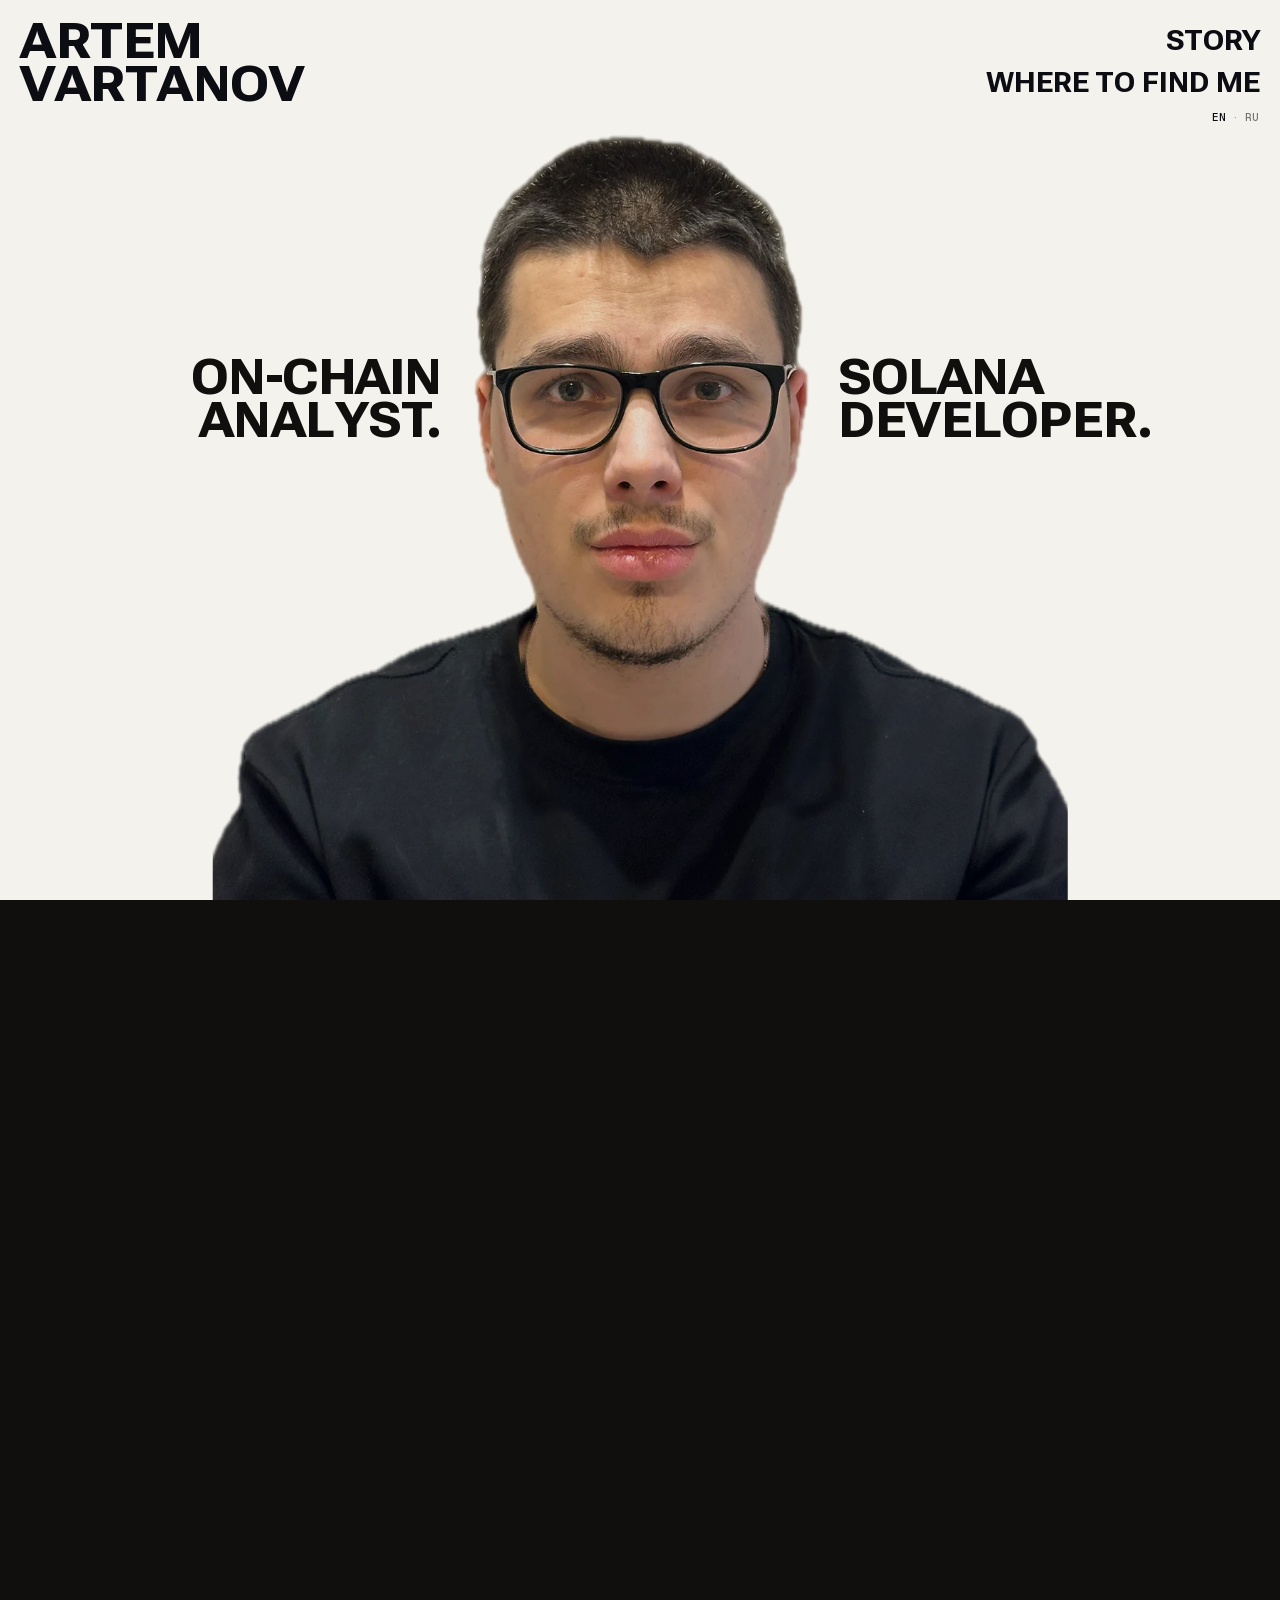
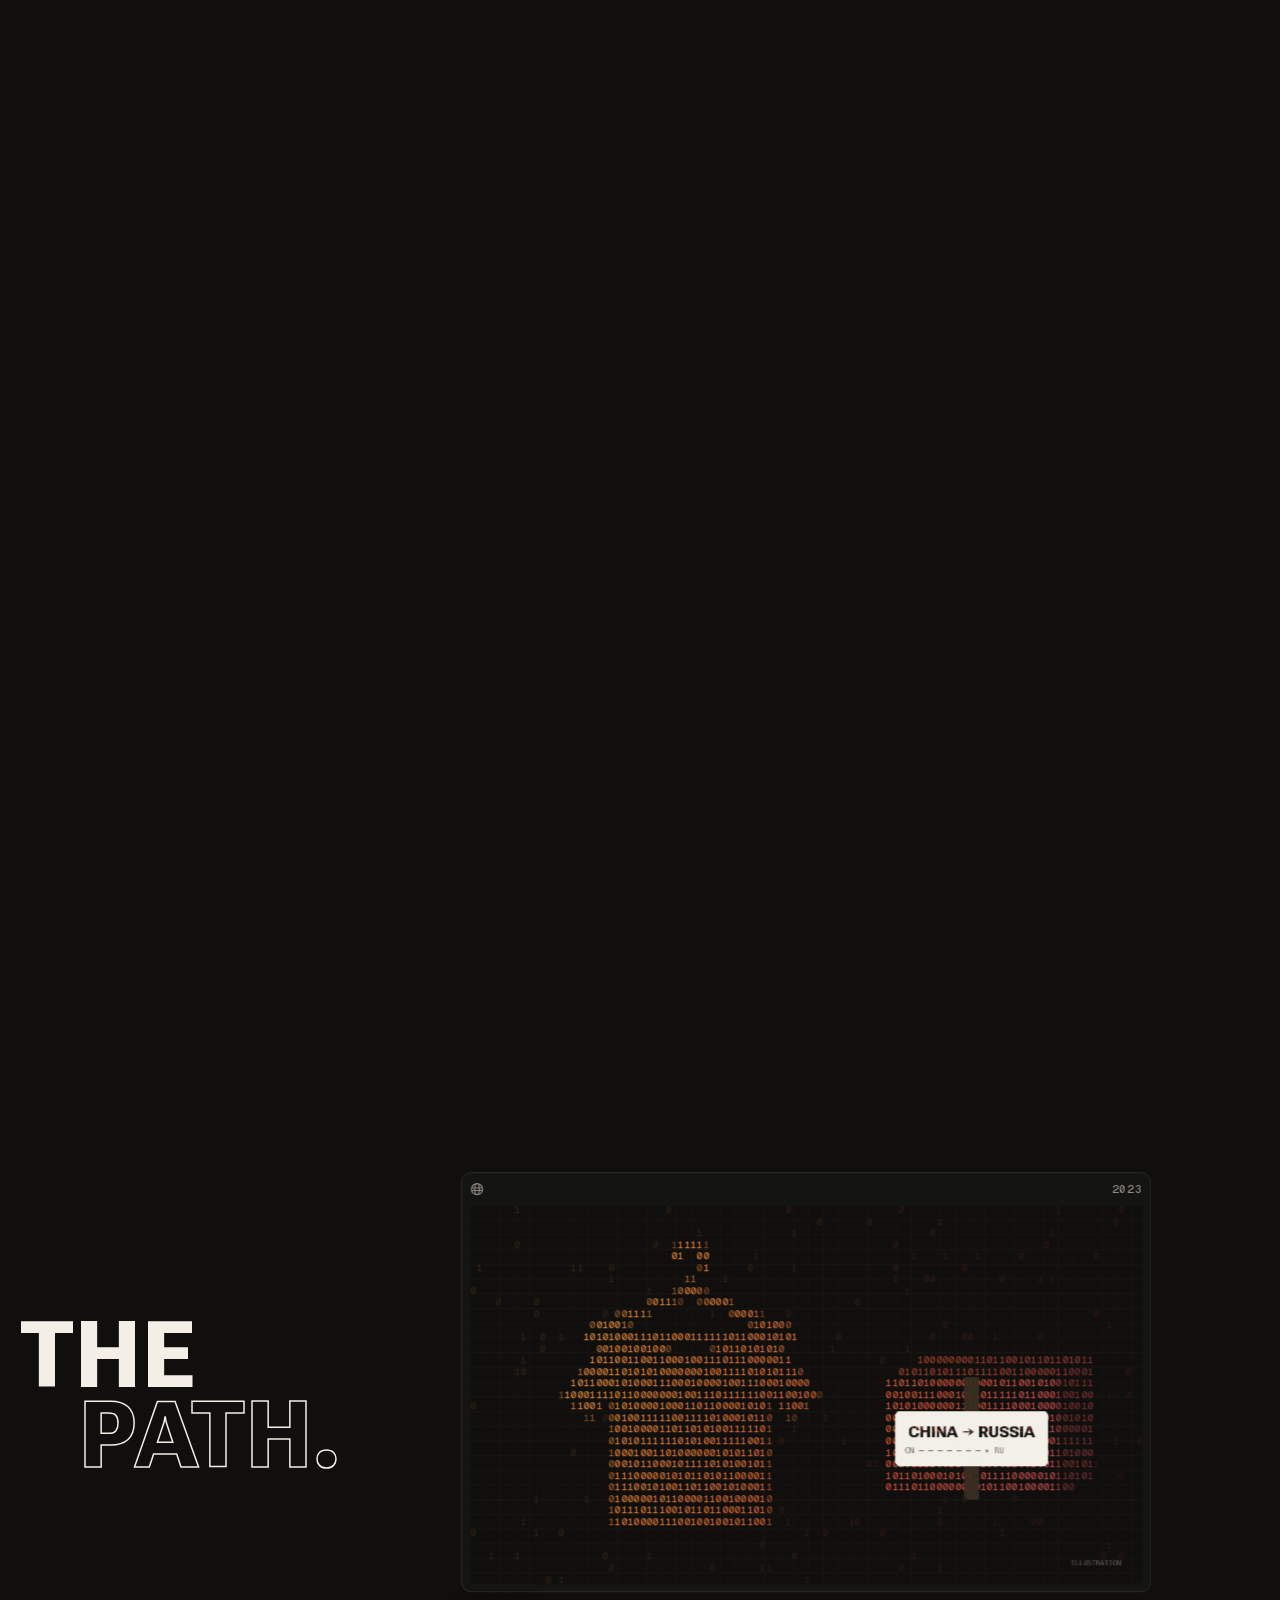
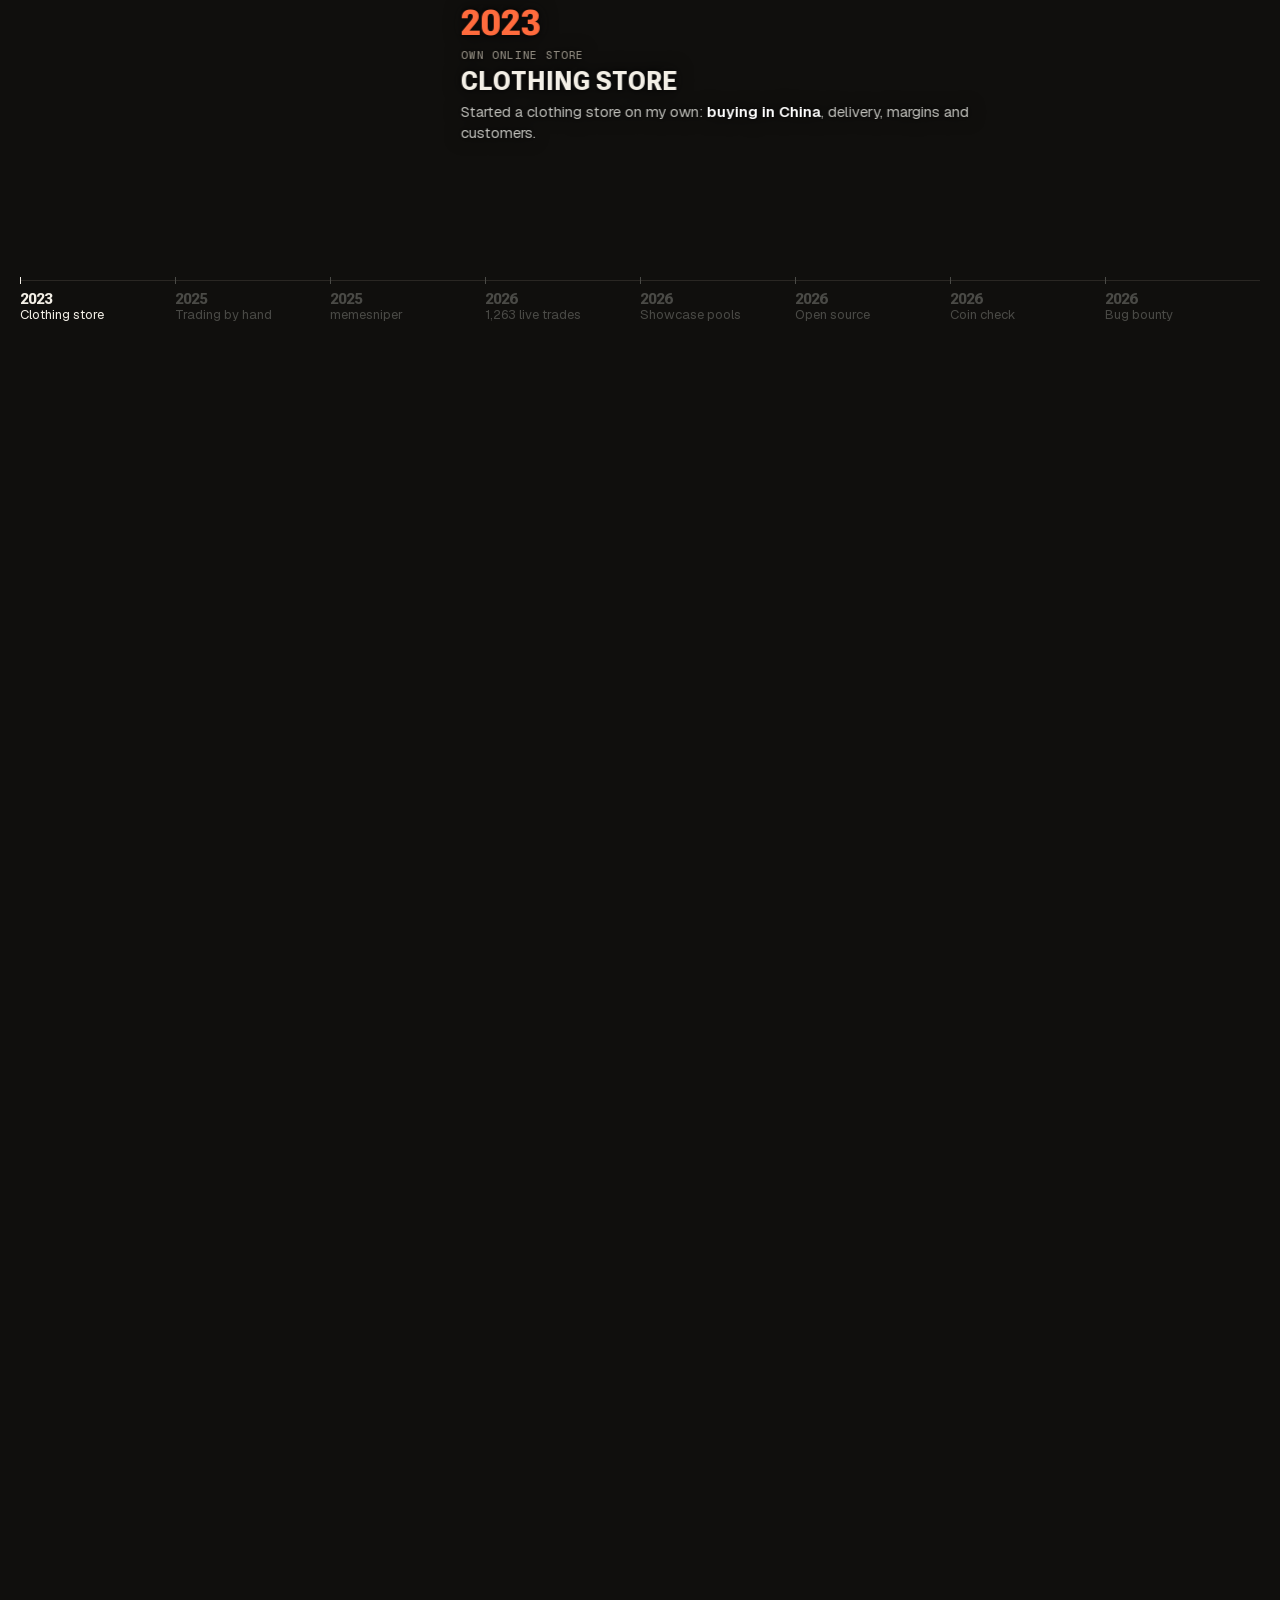
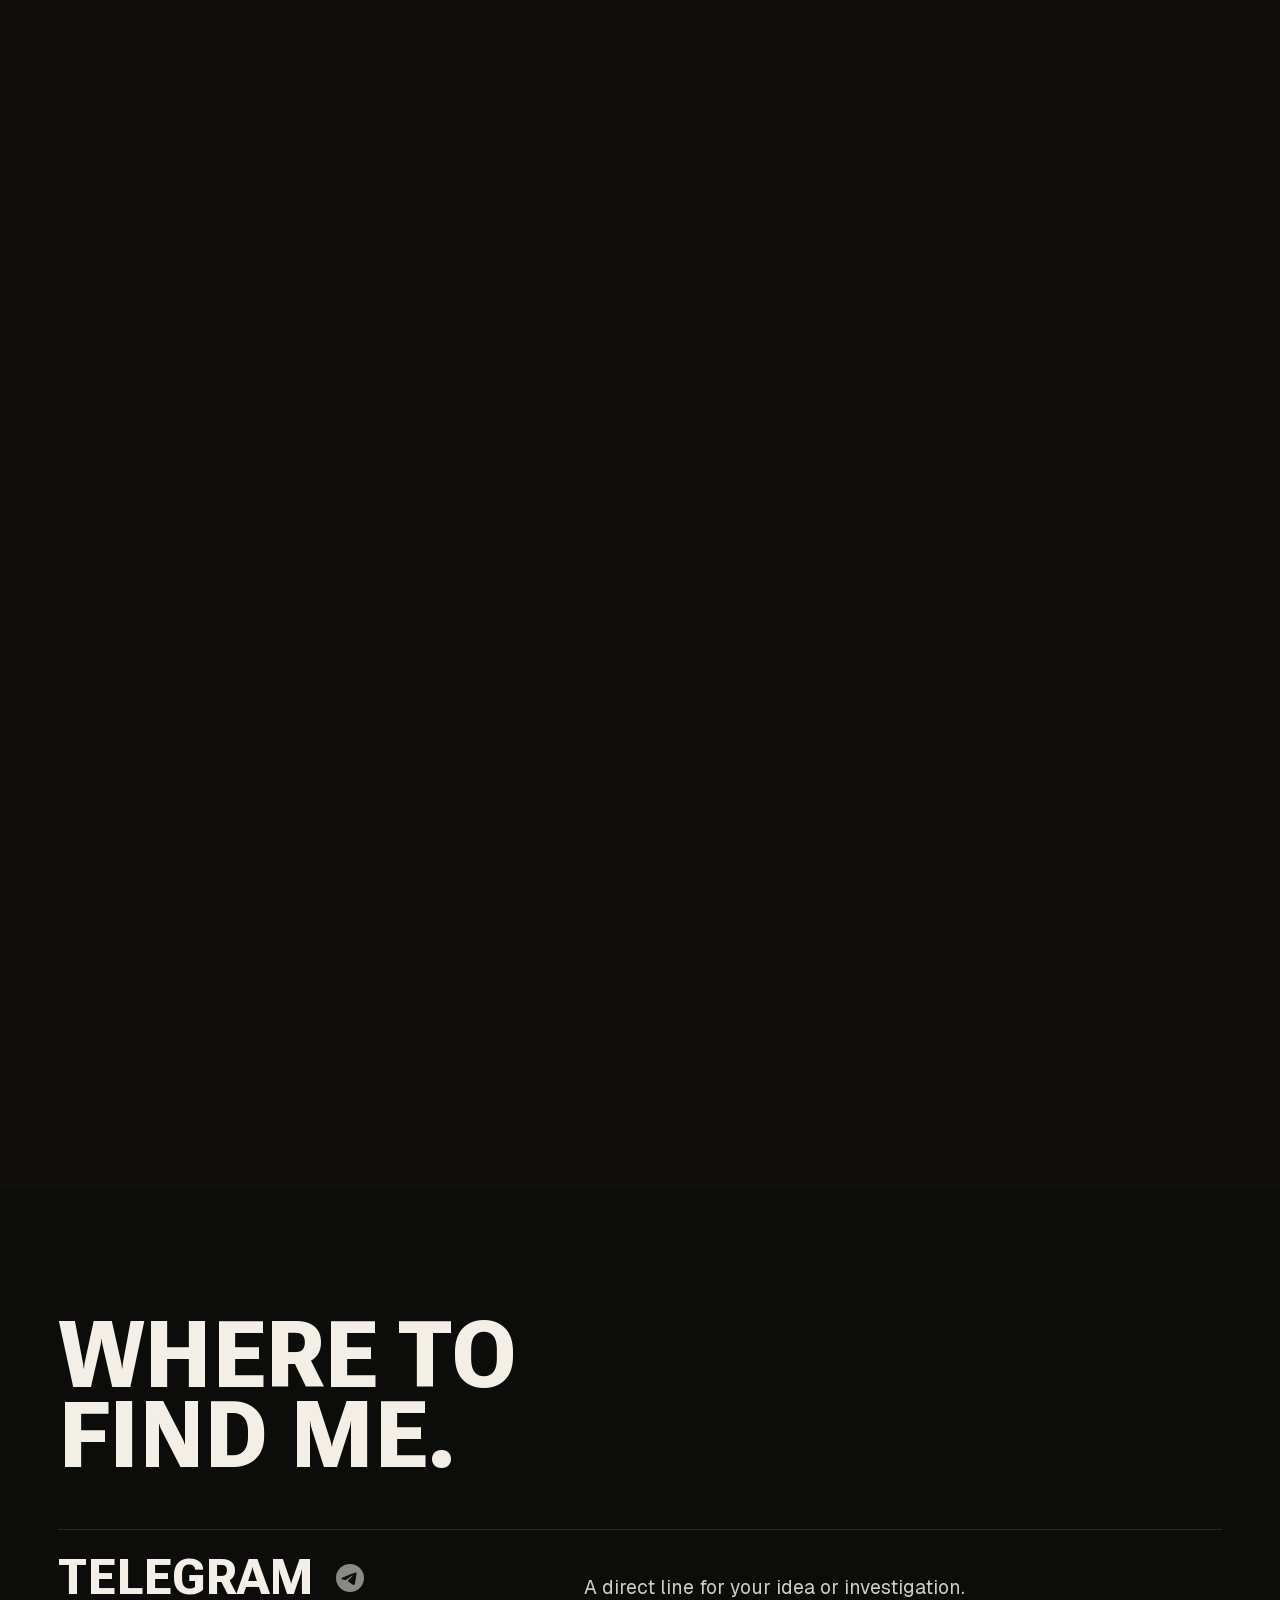
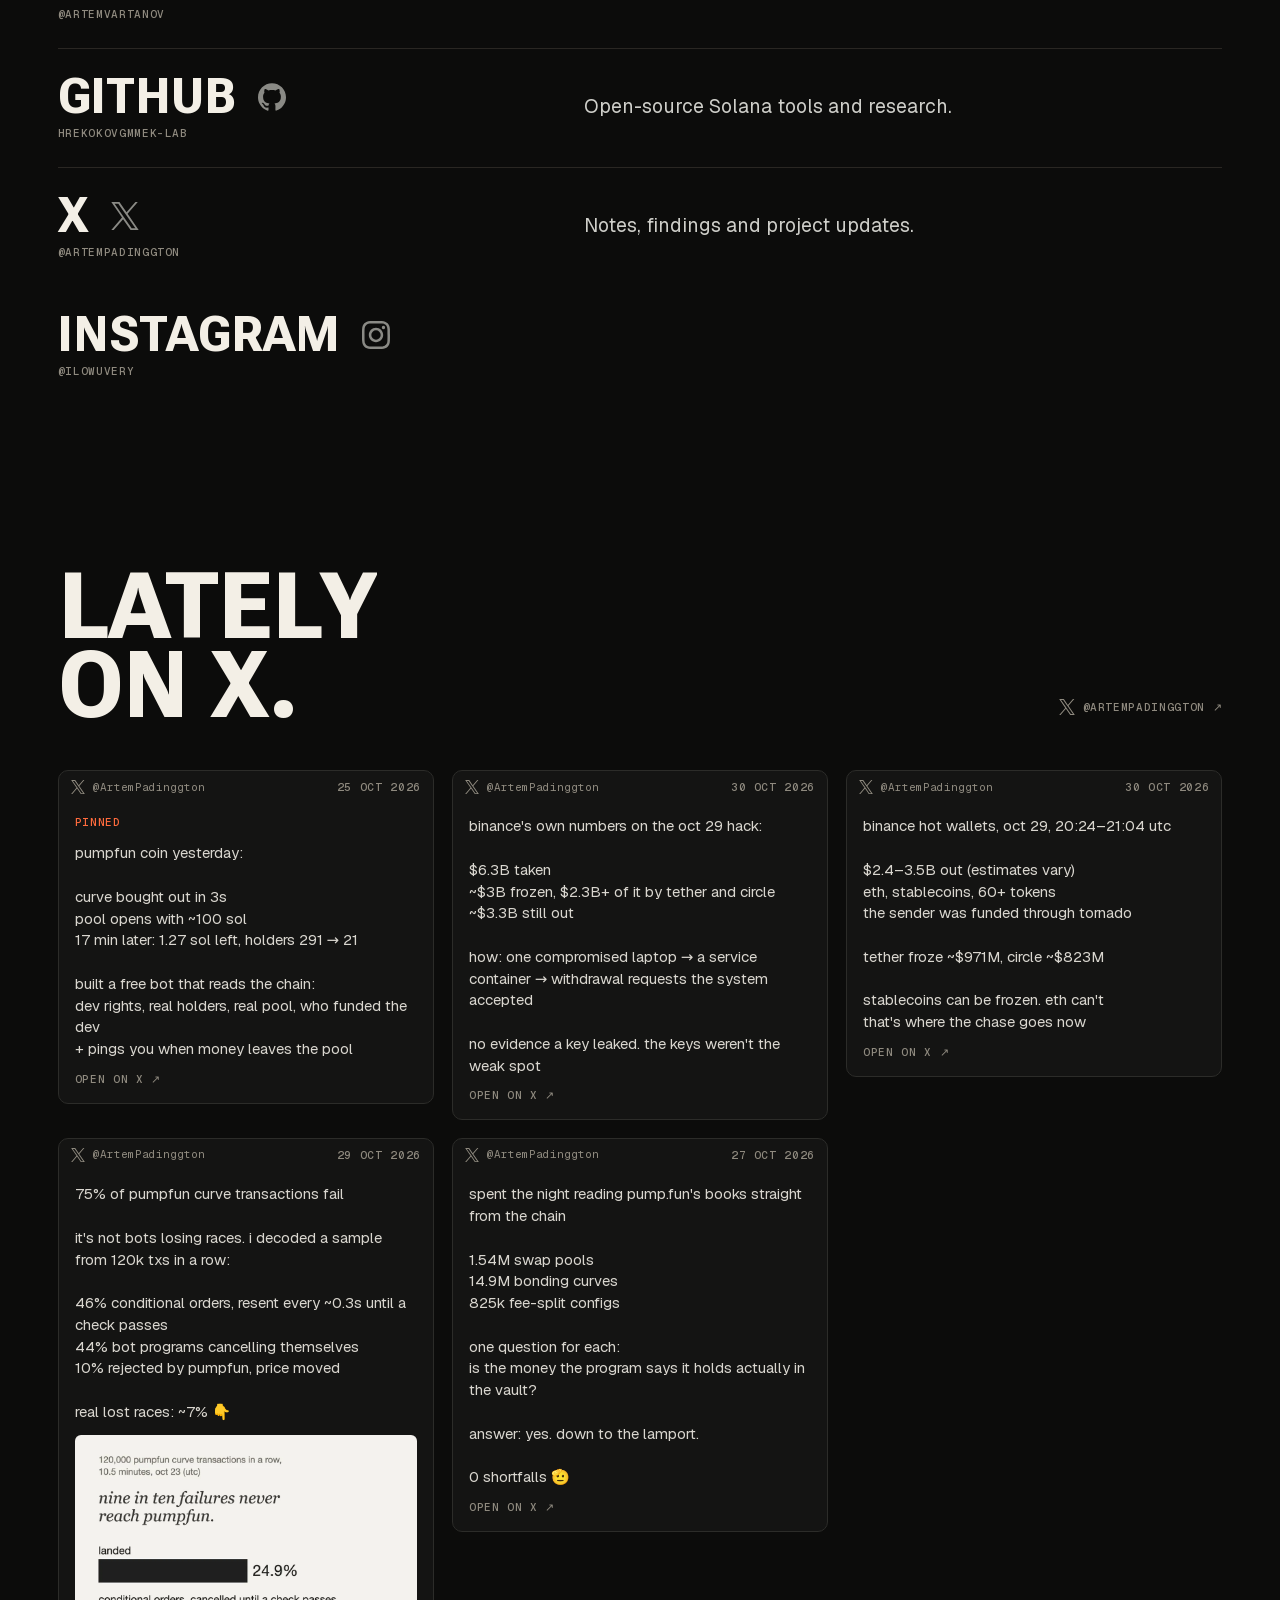
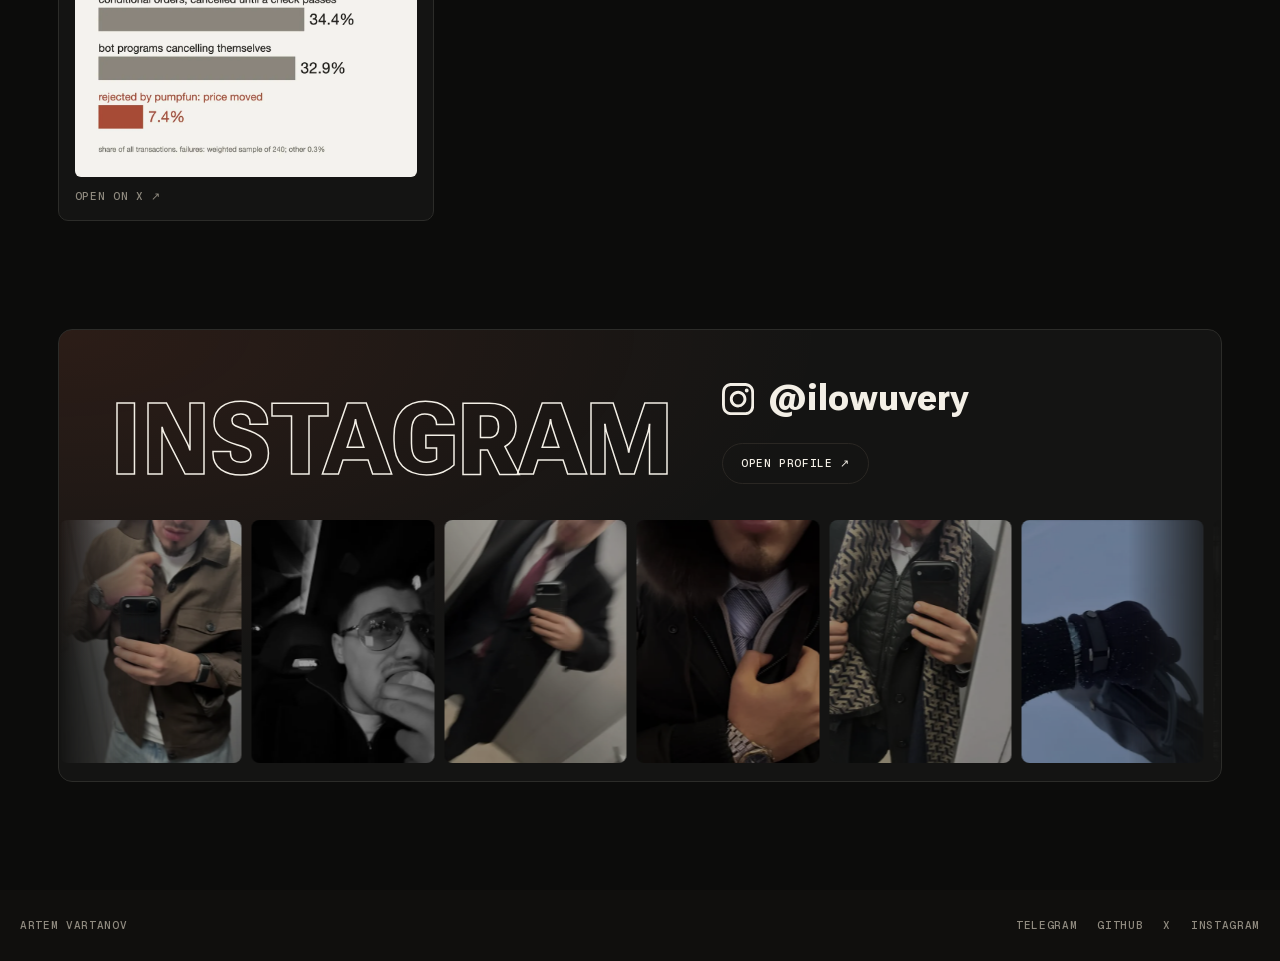
==== index.html @ feca519c "Open the coin check when the home page is opened as the Telegram mini app Co-Authored-By: Claude Opu" ====
<!doctype html>
<html lang="en" data-lang="en" class="no-js">
<head>
<meta charset="utf-8">
<script>/* ссылки бота на проверку монеты (?mint=, ?c=, ?p=) и мини-приложение Telegram (#tgWebAppData) — на страницу проверки */(function(){try{var q=new URLSearchParams(location.search);if(q.has("mint")||q.has("c")||q.has("p")||/[#&]tgWebAppData=/.test(location.hash))location.replace("/coin.html"+location.search+location.hash)}catch(e){}})();</script>
<meta name="viewport" content="width=device-width,initial-scale=1,viewport-fit=cover">
<title>Artem Vartanov</title>
<meta name="description" content="On-chain analyst and Solana developer: fund-flow investigations, anti-fraud checks, fast trading systems. Every number measured.">
<link rel="canonical" href="https://artemvartanov.com/">
<meta property="og:type" content="website">
<meta property="og:title" content="Artem Vartanov">
<meta property="og:description" content="On-chain analyst and Solana developer: fund-flow investigations, anti-fraud checks, fast trading systems. Every number measured.">
<meta property="og:url" content="https://artemvartanov.com/">
<meta property="og:image" content="https://artemvartanov.com/assets/og.jpg">
<meta property="og:image:alt" content="Artem Vartanov: half photo, half its machine version">
<meta name="twitter:card" content="summary_large_image">
<meta name="twitter:image" content="https://artemvartanov.com/assets/og.jpg">
<meta name="theme-color" content="#100F0D">
<meta name="color-scheme" content="light dark">
<link rel="icon" href="/favicon.svg" type="image/svg+xml">
<link rel="preload" href="/assets/fonts/roboto-flex-latin.woff2" as="font" type="font/woff2" crossorigin>
<link rel="preload" href="/assets/fonts/geist-latin.woff2" as="font" type="font/woff2" crossorigin>
<link rel="preload" href="/assets/fonts/geist-mono-latin.woff2" as="font" type="font/woff2" crossorigin>
<link rel="stylesheet" href="/css/fonts.css?v=792e9bf5c8">
<link rel="stylesheet" href="/css/site.css?v=63e66b6131">
<style>:root{--studio:#F4F2EC;--ink:#100F0D;--paper:#F3EFE6;--soft:#8F8A7F;--line:#2A2723;--signal:#FF6B3D}html[data-lang="en"] [data-l]:not([data-l="en"]){display:none!important}html[data-lang="ru"] [data-l]:not([data-l="ru"]){display:none!important}</style>
<script>(function(){var d=document.documentElement,L=["en", "ru"],l=null;d.classList.remove('no-js');d.classList.add('js');try{var q=new URLSearchParams(location.search).get('lang');if(L.indexOf(q)>=0)l=q}catch(e){}if(!l){try{l=localStorage.getItem('lang')}catch(e){}}if(L.indexOf(l)<0){var n=(navigator.language||'').toLowerCase();l=L.indexOf('ru')>=0&&n.indexOf('ru')===0?'ru':L[0]}d.lang=l;d.setAttribute('data-lang',l);if(!matchMedia('(prefers-reduced-motion: reduce)').matches){d.classList.add('anim');if(!location.hash)d.classList.add('intro')}if(!location.hash&&'scrollRestoration' in history)history.scrollRestoration='manual'})();</script>
<script type="importmap">{"imports": {"/js/field-lite.js": "/js/field-lite.js?v=cd86bececf", "/js/fx.js": "/js/fx.js?v=eec02841e8", "/js/hero/canvases.js": "/js/hero/canvases.js?v=019b7c9fc0", "/js/hero/fluid.js": "/js/hero/fluid.js?v=76f45bdca0", "/js/hero/glsl.js": "/js/hero/glsl.js?v=1703db7d9c", "/js/hero/hud.js": "/js/hero/hud.js?v=d265411c98", "/js/hero/palettes.js": "/js/hero/palettes.js?v=5a8bba6796", "/js/hero/portrait.js": "/js/hero/portrait.js?v=6a488b8b9f", "/js/hero/stage.js": "/js/hero/stage.js?v=fbee642003", "/js/main.js": "/js/main.js?v=f6a9d3c316", "/js/story-art.js": "/js/story-art.js?v=74ca79edc9", "/js/story.js": "/js/story.js?v=d380c84e88", "/vendor/three-0.185.1/three.core.min.js": "/vendor/three-0.185.1/three.core.min.js?v=05b2609338", "/vendor/three-0.185.1/three.module.min.js": "/vendor/three-0.185.1/three.module.min.js?v=86bcee248b", "/vendor/lenis-1.1.13/lenis.mjs": "/vendor/lenis-1.1.13/lenis.mjs?v=1f6d3de9b2"}}</script>
<script type="module" src="/js/main.js?v=f6a9d3c316"></script>
<script type="application/json" id="site-config">{"langs": ["en", "ru"], "domain": "artemvartanov.com", "theme": {"studio": "#F4F2EC", "ink": "#100F0D", "paper": "#F3EFE6", "soft": "#8F8A7F", "line": "#2A2723", "signal": "#FF6B3D", "palette": "amber"}, "hero": {"headline": {"left": {"en": ["On-chain", "analyst."], "ru": ["Ончейн-", "аналитик."]}, "right": {"en": ["Solana", "developer."], "ru": ["Разработчик", "на Solana."]}}, "hint": {"mouse": {"en": ["Move the cursor to open", "Scroll for the story"], "ru": ["Проведи — откроется", "Листай глубже"]}, "touch": {"en": ["Tap to open", "Scroll for the story"], "ru": ["Коснись", "Листай глубже"]}}, "readout": {"title": {"en": "Mesh · 478 points", "ru": "Сетка лица · 478 точек"}, "yaw": "Yaw", "pitch": "Pitch", "states": {"tracking": "Tracking", "scanning": "Scanning", "split": "Split", "converting": "Converting", "dissolving": "Dissolving", "offline": "Offline"}, "tracked": [[468, "R EYE"], [473, "L EYE"], [1, "NOSE"], [61, ""], [291, ""], [152, "CHIN"]]}, "tuning": {"stageVh": 420, "beats": [0.1, 0.35, 0.53, 0.72], "storyEntersAt": 0.4, "depthStrength": 0.22, "planeSegments": [200, 300], "fovDeg": 28, "cropDesktop": [0.07, 0.86], "phone": {"breakpoint": 760, "hairTopV": 0.185, "hairTopScreen": 0.2, "minTopPx": 135, "perPxFactor": 0.508}, "dprMax": {"phone": 1.5, "desktop": 2}, "turn": {"yawRad": 0.27, "pitchRad": 0.105, "ease": 0.05, "idleAfterS": 4, "drift": {"yaw": 0.05, "pitch": 0.02, "touchYaw": 0.13, "touchPitch": 0.05}}, "fluid": {"simRes": 128, "dyeRes": 512, "pressureIters": 18, "curl": 5, "fade": 0.985, "fadeTouch": 0.9785, "ink": 1.8, "stepPx": 14, "maxSteps": 12, "force": 4200, "sleepSteps": 260, "inkRadius": 0.00026, "pushRadius": 0.00038, "squash": 2.6, "blurPasses": 3}, "mask": {"inkCut": [0.16, 0.19], "codeRim": [0.08, 0.12, 0.15, 0.18], "codeHz": 9}, "field": {"scalePx": 560, "levels": 13, "cell": [7, 14], "gridPx": 28, "swirlSigma2": 40000, "swirlAmt": 0.15, "bitHz": 1.2}, "eyes": {"radius": 0.024, "lookMax": 0.011, "lookEase": 0.15, "glow": [1.0, 0.6, 0.22]}, "machineCutV": 0.104, "scan": {"firstAtS": 2, "sweepS": 2.7, "pauseS": 1.0}, "dissolve": {"from": 0.23, "to": 1.22, "cameraPullback": 0.06}, "nameDecode": {"holdMs": 350, "durMs": 1100, "stepMs": 55, "fallbackMs": 5000}, "backShadow": 0.28, "faceBrightness": 0.9}, "machineConcept": "robot", "assets": {"face": "/assets/hero/face.webp?v=fa868ee5be", "machine": "/assets/hero/machine.webp?v=5a118910fe", "depth": "/assets/hero/depth.webp?v=785a9c841d", "mesh": "/assets/hero/mesh.json?v=c3fb53e485", "fallback": "/assets/hero/face.webp?v=fa868ee5be", "shadow": "/assets/hero/shadow.webp?v=37bb5fc9e1"}, "points": {"1": [0.50392, 0.48998], "10": [0.4991, 0.31891], "61": [0.44248, 0.54965], "152": [0.50606, 0.64387], "234": [0.33018, 0.46038], "291": [0.56809, 0.54991], "454": [0.67564, 0.45699], "468": [0.41904, 0.41331], "473": [0.58065, 0.41344]}}, "story": {"years": ["2023", "2025", "2025", "2026", "2026", "2026", "2026", "2026"], "fullTimeFrom": null, "stagger": [-1, 0.6, -1, 1, -0.6, 0.8, -0.8, 0]}}</script>
</head>
<body>
<svg width="0" height="0" style="position:absolute" aria-hidden="true"><symbol id="i-github" viewBox="0 0 24 24"><path d="M12 .297c-6.63 0-12 5.373-12 12 0 5.303 3.438 9.8 8.205 11.385.6.113.82-.258.82-.577 0-.285-.01-1.04-.015-2.04-3.338.724-4.042-1.61-4.042-1.61C4.422 18.07 3.633 17.7 3.633 17.7c-1.087-.744.084-.729.084-.729 1.205.084 1.838 1.236 1.838 1.236 1.07 1.835 2.809 1.305 3.495.998.108-.776.417-1.305.76-1.605-2.665-.3-5.466-1.332-5.466-5.93 0-1.31.465-2.38 1.235-3.22-.135-.303-.54-1.523.105-3.176 0 0 1.005-.322 3.3 1.23.96-.267 1.98-.399 3-.405 1.02.006 2.04.138 3 .405 2.28-1.552 3.285-1.23 3.285-1.23.645 1.653.24 2.873.12 3.176.765.84 1.23 1.91 1.23 3.22 0 4.61-2.805 5.625-5.475 5.92.42.36.81 1.096.81 2.22 0 1.606-.015 2.896-.015 3.286 0 .315.21.69.825.57C20.565 22.092 24 17.592 24 12.297c0-6.627-5.373-12-12-12"/></symbol><symbol id="i-instagram" viewBox="0 0 24 24"><path d="M7.0301.084c-1.2768.0602-2.1487.264-2.911.5634-.7888.3075-1.4575.72-2.1228 1.3877-.6652.6677-1.075 1.3368-1.3802 2.127-.2954.7638-.4956 1.6365-.552 2.914-.0564 1.2775-.0689 1.6882-.0626 4.947.0062 3.2586.0206 3.6671.0825 4.9473.061 1.2765.264 2.1482.5635 2.9107.308.7889.72 1.4573 1.388 2.1228.6679.6655 1.3365 1.0743 2.1285 1.38.7632.295 1.6361.4961 2.9134.552 1.2773.056 1.6884.069 4.9462.0627 3.2578-.0062 3.668-.0207 4.9478-.0814 1.28-.0607 2.147-.2652 2.9098-.5633.7889-.3086 1.4578-.72 2.1228-1.3881.665-.6682 1.0745-1.3378 1.3795-2.1284.2957-.7632.4966-1.636.552-2.9124.056-1.2809.0692-1.6898.063-4.948-.0063-3.2583-.021-3.6668-.0817-4.9465-.0607-1.2797-.264-2.1487-.5633-2.9117-.3084-.7889-.72-1.4568-1.3876-2.1228C21.2982 1.33 20.628.9208 19.8378.6165 19.074.321 18.2017.1197 16.9244.0645 15.6471.0093 15.236-.005 11.977.0014 8.718.0076 8.31.0215 7.0301.0839m.1402 21.6932c-1.17-.0509-1.8053-.2453-2.2287-.408-.5606-.216-.96-.4771-1.3819-.895-.422-.4178-.6811-.8186-.9-1.378-.1644-.4234-.3624-1.058-.4171-2.228-.0595-1.2645-.072-1.6442-.079-4.848-.007-3.2037.0053-3.583.0607-4.848.05-1.169.2456-1.805.408-2.2282.216-.5613.4762-.96.895-1.3816.4188-.4217.8184-.6814 1.3783-.9003.423-.1651 1.0575-.3614 2.227-.4171 1.2655-.06 1.6447-.072 4.848-.079 3.2033-.007 3.5835.005 4.8495.0608 1.169.0508 1.8053.2445 2.228.408.5608.216.96.4754 1.3816.895.4217.4194.6816.8176.9005 1.3787.1653.4217.3617 1.056.4169 2.2263.0602 1.2655.0739 1.645.0796 4.848.0058 3.203-.0055 3.5834-.061 4.848-.051 1.17-.245 1.8055-.408 2.2294-.216.5604-.4763.96-.8954 1.3814-.419.4215-.8181.6811-1.3783.9-.4224.1649-1.0577.3617-2.2262.4174-1.2656.0595-1.6448.072-4.8493.079-3.2045.007-3.5825-.006-4.848-.0608M16.953 5.5864A1.44 1.44 0 1 0 18.39 4.144a1.44 1.44 0 0 0-1.437 1.4424M5.8385 12.012c.0067 3.4032 2.7706 6.1557 6.173 6.1493 3.4026-.0065 6.157-2.7701 6.1506-6.1733-.0065-3.4032-2.771-6.1565-6.174-6.1498-3.403.0067-6.156 2.771-6.1496 6.1738M8 12.0077a4 4 0 1 1 4.008 3.9921A3.9996 3.9996 0 0 1 8 12.0077"/></symbol><symbol id="i-telegram" viewBox="0 0 24 24"><path d="M11.944 0A12 12 0 0 0 0 12a12 12 0 0 0 12 12 12 12 0 0 0 12-12A12 12 0 0 0 12 0a12 12 0 0 0-.056 0zm4.962 7.224c.1-.002.321.023.465.14a.506.506 0 0 1 .171.325c.016.093.036.306.02.472-.18 1.898-.962 6.502-1.36 8.627-.168.9-.499 1.201-.82 1.23-.696.065-1.225-.46-1.9-.902-1.056-.693-1.653-1.124-2.678-1.8-1.185-.78-.417-1.21.258-1.91.177-.184 3.247-2.977 3.307-3.23.007-.032.014-.15-.056-.212s-.174-.041-.249-.024c-.106.024-1.793 1.14-5.061 3.345-.48.33-.913.49-1.302.48-.428-.008-1.252-.241-1.865-.44-.752-.245-1.349-.374-1.297-.789.027-.216.325-.437.893-.663 3.498-1.524 5.83-2.529 6.998-3.014 3.332-1.386 4.025-1.627 4.476-1.635z"/></symbol><symbol id="i-web" viewBox="0 0 24 24"><path d="M12 1.5a10.5 10.5 0 1 0 0 21 10.5 10.5 0 0 0 0-21zm0 1.8c.9 0 2.3 2 2.9 5.7H9.1C9.7 5.3 11.1 3.3 12 3.3zM8.7 3.9C8 5.2 7.5 7 7.3 9H3.9a8.7 8.7 0 0 1 4.8-5.1zm6.6 0A8.7 8.7 0 0 1 20.1 9h-3.4c-.2-2-.7-3.8-1.4-5.1zM3.5 10.8h3.7a22 22 0 0 0 0 2.4H3.5a8.7 8.7 0 0 1 0-2.4zm5.5 0h6a20 20 0 0 1 0 2.4H9a20 20 0 0 1 0-2.4zm7.8 0h3.7a8.7 8.7 0 0 1 0 2.4h-3.7a22 22 0 0 0 0-2.4zM3.9 15h3.4c.2 2 .7 3.8 1.4 5.1A8.7 8.7 0 0 1 3.9 15zm5.2 0h5.8c-.6 3.7-2 5.7-2.9 5.7s-2.3-2-2.9-5.7zm7.6 0h3.4a8.7 8.7 0 0 1-4.8 5.1c.7-1.3 1.2-3.1 1.4-5.1z"/></symbol><symbol id="i-x" viewBox="0 0 24 24"><path d="M14.234 10.162 22.977 0h-2.072l-7.591 8.824L7.251 0H.258l9.168 13.343L.258 24H2.33l8.016-9.318L16.749 24h6.993zm-2.837 3.299-.929-1.329L3.076 1.56h3.182l5.965 8.532.929 1.329 7.754 11.09h-3.182z"/></symbol></svg>
<canvas id="gl" aria-hidden="true"></canvas>
<div class="topblur" aria-hidden="true"></div>
<div class="svh-probe" aria-hidden="true"></div>
<header class="chrome" id="chrome">
  <a class="wordmark" href="#top" aria-label="Artem Vartanov"><span class="wm-line">Artem</span><span class="wm-line">Vartanov</span></a>
  <nav class="nav" aria-label="menu"><a href="#story"><span data-l="en">Story</span><span data-l="ru">История</span></a><a href="#today"><span data-l="en">Where to find me</span><span data-l="ru">Где меня найти</span></a><span class="langs mono-ui"><button type="button" data-set-lang="en" aria-label="English">EN</button><span class="sep">·</span><button type="button" data-set-lang="ru" aria-label="Русский">RU</button></span></nav>
</header>
<main id="top">
<div class="stage" id="stage">
  <section class="hero" id="hero" aria-label="A 3D portrait of Artem Vartanov. The cursor opens a second, machine version of his face." data-en="A 3D portrait of Artem Vartanov. The cursor opens a second, machine version of his face." data-ru="3D-портрет Артёма Вартанова. Курсор открывает вторую, машинную версию лица.">
    <div class="hero-static"><img class="hero-fallback" src="/assets/hero/face.webp?v=fa868ee5be" alt="A 3D portrait of Artem Vartanov. The cursor opens a second, machine version of his face." data-en="A 3D portrait of Artem Vartanov. The cursor opens a second, machine version of his face." data-ru="3D-портрет Артёма Вартанова. Курсор открывает вторую, машинную версию лица." width="1200" height="1600" decoding="async" fetchpriority="high"><h1 class="hero-head"><span class="hh hh-l"><span data-l="en" class="ls"><span class="l1"><span>On-chain</span></span><span class="l2"><span>analyst.</span></span></span><span data-l="ru" class="ls"><span class="l1"><span>Ончейн-</span></span><span class="l2"><span>аналитик.</span></span></span></span><span class="hh hh-r"><span data-l="en" class="ls"><span class="l1"><span>Solana</span></span><span class="l2"><span>developer.</span></span></span><span data-l="ru" class="ls"><span class="l1"><span>Разработчик</span></span><span class="l2"><span>на Solana.</span></span></span></span></h1></div>
    <canvas id="hud" aria-hidden="true"></canvas>
    <div class="readout mono" id="readout" aria-hidden="true"><div><span data-l="en">Mesh · 478 points</span><span data-l="ru">Сетка лица · 478 точек</span></div><div><span id="ro-yaw">Yaw 0.0°</span> · <span id="ro-pitch">Pitch 0.0°</span> · <span id="ro-state">Tracking</span></div></div>
    <div class="hint mono" id="hint" aria-hidden="true"><span class="h-mouse"><span data-l="en" class="ls"><span class="hl"><span>Move the cursor to open</span></span><span class="hl"><span>Scroll for the story</span></span></span><span data-l="ru" class="ls"><span class="hl"><span>Проведи — откроется</span></span><span class="hl"><span>Листай глубже</span></span></span></span><span class="h-touch"><span data-l="en" class="ls"><span class="hl"><span>Tap to open</span></span><span class="hl"><span>Scroll for the story</span></span></span><span data-l="ru" class="ls"><span class="hl"><span>Коснись</span></span><span class="hl"><span>Листай глубже</span></span></span></span></div>
  </section>
</div>
<section class="story" id="story" aria-label="The path.">
  <div class="story-pin">
    <h2 class="story-title"><span data-l="en" class="ls"><span class="l1"><span>The</span></span><span class="l2 outline"><span>path.</span></span></span><span data-l="ru" class="ls"><span class="l1"><span>Путь</span></span><span class="l2 outline"><span>дальше.</span></span></span></h2>
    <div class="track" id="track"><article class="card wide" style="--ar:1.7778;--st:-1" data-i="0" data-year="2023">
  <div class="shot"><div class="bar"><span class="icons"><svg class="ic" aria-hidden="true"><use href="#i-web"/></svg></span><span class="yr mono">2023</span></div>
    <div class="frame" data-art="/assets/story/art-store.json?v=0a00b5f661" data-ov-en="/assets/story/art-store-en.webp?v=2cfcb5d94c" data-ov-ru="/assets/story/art-store-ru.webp?v=df023ebd1f"><img class="media" data-l="en" src="/assets/story/2023-store-en.webp?v=bd46669008" alt="Clothing store" data-en="Clothing store" data-ru="Магазин одежды" width="1280" height="720" loading="lazy" decoding="async"><img class="media" data-l="ru" src="/assets/story/2023-store-ru.webp?v=70af3cb264" alt="Clothing store" data-en="Clothing store" data-ru="Магазин одежды" width="1280" height="720" loading="lazy" decoding="async"><i class="curtain" aria-hidden="true"></i></div></div>
  <div class="cap"><div class="cap-year">2023</div><div class="cap-plat mono"><span data-l="en">Own online store</span><span data-l="ru">Свой интернет-магазин</span></div>
    <h3 class="cap-title"><span data-l="en">Clothing store</span><span data-l="ru">Магазин одежды</span></h3><p class="cap-line"><span data-l="en">Started a clothing store on my own: <b>buying in China</b>, delivery, margins and customers.</span><span data-l="ru">Сам запустил магазин одежды: <b>закупки в Китае</b>, доставка, расчёт прибыли и клиенты.</span></p></div>
</article>
<article class="card wide" style="--ar:1.7778;--st:0.6" data-i="1" data-year="2025">
  <div class="shot"><div class="bar"><span class="icons"><svg class="ic" aria-hidden="true"><use href="#i-web"/></svg></span><span class="yr mono">2025</span></div>
    <div class="frame" data-art="/assets/story/art-hand.json?v=20c3024f6c" data-ov-en="/assets/story/art-hand-en.webp?v=54dc7c3f5e" data-ov-ru="/assets/story/art-hand-ru.webp?v=83bdb5a12c"><img class="media" data-l="en" src="/assets/story/2025-hand-en.webp?v=6875bec81e" alt="Trading by hand" data-en="Trading by hand" data-ru="Торговля руками" width="1280" height="720" loading="lazy" decoding="async"><img class="media" data-l="ru" src="/assets/story/2025-hand-ru.webp?v=dbb6cdaeb4" alt="Trading by hand" data-en="Trading by hand" data-ru="Торговля руками" width="1280" height="720" loading="lazy" decoding="async"><i class="curtain" aria-hidden="true"></i></div></div>
  <div class="cap"><div class="cap-year">2025</div><div class="cap-plat mono"><span data-l="en">Axiom · DEX Screener</span><span data-l="ru">Axiom · DEX Screener</span></div>
    <h3 class="cap-title"><span data-l="en">Trading by hand</span><span data-l="ru">Торговля руками</span></h3><p class="cap-line"><span data-l="en">Traded pump.fun coins by hand and followed wallets; <b>that journal</b> became the spec for my own system.</span><span data-l="ru">Торговал монетами pump.fun вручную и следил за кошельками; из <b>этого журнала</b> выросли требования к своей системе.</span></p></div>
</article>
<article class="card wide" style="--ar:2.0382;--st:-1" data-i="2" data-year="2025">
  <div class="shot"><div class="bar"><span class="icons"><svg class="ic" aria-hidden="true"><use href="#i-github"/></svg></span><span class="handle">memesniper</span><span class="yr mono">2025</span></div>
    <div class="frame"><img class="media" src="/assets/story/2025-memesniper.webp?v=a2eec52049" alt="memesniper" data-en="memesniper" data-ru="memesniper" width="1280" height="628" loading="lazy" decoding="async"><i class="curtain" aria-hidden="true"></i></div></div>
  <div class="cap"><div class="cap-year">2025</div><div class="cap-plat mono"><span data-l="en">TypeScript · Node.js · Electron</span><span data-l="ru">TypeScript · Node.js · Electron</span></div>
    <h3 class="cap-title"><span data-l="en">memesniper</span><span data-l="ru">memesniper</span></h3><p class="cap-line"><span data-l="en">My bot for pump.fun → PumpSwap migrations: its own pool decoding, <b>under 1 s</b> from a signal to a sent transaction.</span><span data-l="ru">Мой бот для миграций pump.fun → PumpSwap: свой разбор пула, <b>меньше 1 с</b> от сигнала до отправленной транзакции.</span></p></div>
</article>
<article class="card wide" style="--ar:1.7778;--st:1" data-i="3" data-year="2026">
  <div class="shot"><div class="bar"><span class="icons"><svg class="ic" aria-hidden="true"><use href="#i-web"/></svg></span><span class="handle">memesniper</span><span class="yr mono">2026</span></div>
    <div class="frame"><img class="media" data-l="en" src="/assets/story/2026-live-trades-en.webp?v=d16bb1a24f" alt="1,263 live trades" data-en="1,263 live trades" data-ru="1 263 живых сделки" width="1280" height="720" loading="lazy" decoding="async"><img class="media" data-l="ru" src="/assets/story/2026-live-trades-ru.webp?v=ccbecc7485" alt="1,263 live trades" data-en="1,263 live trades" data-ru="1 263 живых сделки" width="1280" height="720" loading="lazy" decoding="async"><i class="curtain" aria-hidden="true"></i></div></div>
  <div class="cap"><div class="cap-year">2026</div><div class="cap-plat mono"><span data-l="en">Solana mainnet</span><span data-l="ru">Основная сеть Solana</span></div>
    <h3 class="cap-title"><span data-l="en">1,263 live trades</span><span data-l="ru">1 263 живых сделки</span></h3><p class="cap-line"><span data-l="en">Live trades on mainnet from 3 to 19 Sep 2026, paper since; <b>682 tests</b> and 32 preregistered experiments.</span><span data-l="ru">Живые сделки в основной сети с 3 по 19.09.2026, дальше бумага; <b>682 автотеста</b> и 32 предрегистрированных опыта.</span></p></div>
</article>
<article class="card wide" style="--ar:1.7778;--st:-0.6" data-i="4" data-year="2026">
  <div class="shot"><div class="bar"><span class="icons"><svg class="ic" aria-hidden="true"><use href="#i-web"/></svg></span><span class="yr mono">2026</span></div>
    <div class="frame"><img class="media" data-l="en" src="/assets/story/2026-showcase-pools-en.webp?v=68f34ede76" alt="Showcase pools" data-en="Showcase pools" data-ru="Пулы-витрины" width="1280" height="720" loading="lazy" decoding="async"><img class="media" data-l="ru" src="/assets/story/2026-showcase-pools-ru.webp?v=b69c20610f" alt="Showcase pools" data-en="Showcase pools" data-ru="Пулы-витрины" width="1280" height="720" loading="lazy" decoding="async"><i class="curtain" aria-hidden="true"></i></div></div>
  <div class="cap"><div class="cap-year">2026</div><div class="cap-plat mono"><span data-l="en">PumpSwap · on chain</span><span data-l="ru">PumpSwap · с цепи</span></div>
    <h3 class="cap-title"><span data-l="en">Showcase pools</span><span data-l="ru">Пулы-витрины</span></h3><p class="cap-line"><span data-l="en">Traced 16 pump.fun coins on chain: <b>one hub</b> funded both the creator and the big buyer.</span><span data-l="ru">Проследил на цепи 16 монет pump.fun: <b>один концентратор</b> пополнял и создателя, и крупного покупателя.</span></p></div>
</article>
<article class="card wide" style="--ar:1.7778;--st:0.8" data-i="5" data-year="2026">
  <div class="shot"><div class="bar"><span class="icons"><svg class="ic" aria-hidden="true"><use href="#i-github"/></svg></span><span class="handle">hrekokovgmmek-lab</span><span class="yr mono">2026</span></div>
    <div class="frame"><img class="media" src="/assets/story/2026-open-source.webp?v=6a765e6d01" alt="Open source" data-en="Open source" data-ru="Открытый код" width="1280" height="720" loading="lazy" decoding="async"><i class="curtain" aria-hidden="true"></i></div></div>
  <div class="cap"><div class="cap-year">2026</div><div class="cap-plat mono">GitHub</div>
    <h3 class="cap-title"><span data-l="en">Open source</span><span data-l="ru">Открытый код</span></h3><p class="cap-line"><span data-l="en">Six Solana projects under the MIT license: <b>fund tracing</b>, fee decoding, alerts, backtest honesty.</span><span data-l="ru">Шесть проектов для Solana под MIT: <b>трассировка денег</b>, разбор комиссий, оповещения, честность бэктеста.</span></p></div>
</article>
<article class="card wide" style="--ar:1.7778;--st:-0.8" data-i="6" data-year="2026">
  <div class="shot"><div class="bar"><span class="icons"><svg class="ic" aria-hidden="true"><use href="#i-web"/></svg><svg class="ic" aria-hidden="true"><use href="#i-telegram"/></svg></span><span class="yr mono">2026</span></div>
    <div class="frame"><img class="media" data-l="en" src="/assets/story/2026-coin-check-en.webp?v=e74aee26f0" alt="Coin check" data-en="Coin check" data-ru="Проверка монеты" width="1280" height="720" loading="lazy" decoding="async"><img class="media" data-l="ru" src="/assets/story/2026-coin-check-ru.webp?v=ece0b755aa" alt="Coin check" data-en="Coin check" data-ru="Проверка монеты" width="1280" height="720" loading="lazy" decoding="async"><i class="curtain" aria-hidden="true"></i></div></div>
  <div class="cap"><div class="cap-year">2026</div><div class="cap-plat mono">artemvartanov.com</div>
    <h3 class="cap-title"><span data-l="en">Coin check</span><span data-l="ru">Проверка монеты</span></h3><p class="cap-line"><span data-l="en">Paste a pump.fun coin and the chain answers <b>in big letters</b>. Free, nothing to sign.</span><span data-l="ru">Вставьте монету pump.fun — цепь отвечает <b>большими буквами</b>. Бесплатно, ничего подписывать не нужно.</span></p></div>
</article>
<article class="card wide" style="--ar:1.7778;--st:0" data-i="7" data-year="2026">
  <div class="shot"><div class="bar"><span class="icons"><svg class="ic" aria-hidden="true"><use href="#i-web"/></svg></span><span class="yr mono">2026</span></div>
    <div class="frame" data-art="/assets/story/art-bounty.json?v=663e216a60" data-ov-en="/assets/story/art-bounty-en.webp?v=8746304b54" data-ov-ru="/assets/story/art-bounty-ru.webp?v=9d1d9c48ab"><img class="media" data-l="en" src="/assets/story/2026-bounty-en.webp?v=ab76528ac3" alt="Bug bounty" data-en="Bug bounty" data-ru="Багбаунти" width="1280" height="720" loading="lazy" decoding="async"><img class="media" data-l="ru" src="/assets/story/2026-bounty-ru.webp?v=a5094292ba" alt="Bug bounty" data-en="Bug bounty" data-ru="Багбаунти" width="1280" height="720" loading="lazy" decoding="async"><i class="curtain" aria-hidden="true"></i></div></div>
  <div class="cap"><div class="cap-year">2026</div><div class="cap-plat mono">Cantina · Solana</div>
    <h3 class="cap-title"><span data-l="en">Bug bounty</span><span data-l="ru">Багбаунти</span></h3><p class="cap-line"><span data-l="en">I read Solana programs for bugs: <b>16 protocols</b> so far, and every finding is reproduced by a test in a sandbox before it is sent.</span><span data-l="ru">Ищу уязвимости в программах Solana: <b>16 протоколов</b> прочитано, и каждую находку воспроизвожу тестом в песочнице до отправки.</span></p></div>
</article></div>
    <div class="timeline" id="timeline" style="--n:8"><div class="t-rail"><i class="t-fill"></i></div><ol><li data-i="0"><span class="t-year">2023</span><span class="t-name"><span data-l="en">Clothing store</span><span data-l="ru">Магазин одежды</span></span></li><li data-i="1"><span class="t-year">2025</span><span class="t-name"><span data-l="en">Trading by hand</span><span data-l="ru">Торговля руками</span></span></li><li data-i="2"><span class="t-year">2025</span><span class="t-name"><span data-l="en">memesniper</span><span data-l="ru">memesniper</span></span></li><li data-i="3"><span class="t-year">2026</span><span class="t-name"><span data-l="en">1,263 live trades</span><span data-l="ru">1 263 живых сделки</span></span></li><li data-i="4"><span class="t-year">2026</span><span class="t-name"><span data-l="en">Showcase pools</span><span data-l="ru">Пулы-витрины</span></span></li><li data-i="5"><span class="t-year">2026</span><span class="t-name"><span data-l="en">Open source</span><span data-l="ru">Открытый код</span></span></li><li data-i="6"><span class="t-year">2026</span><span class="t-name"><span data-l="en">Coin check</span><span data-l="ru">Проверка монеты</span></span></li><li data-i="7"><span class="t-year">2026</span><span class="t-name"><span data-l="en">Bug bounty</span><span data-l="ru">Багбаунти</span></span></li></ol></div>
  </div>
</section>
<section class="today" id="today">
  <h2 class="sec-title rise"><span data-l="en" class="ls"><span class="l1"><span>Where to</span></span><span class="l2"><span>find me.</span></span></span><span data-l="ru" class="ls"><span class="l1"><span>Где меня</span></span><span class="l2"><span>найти.</span></span></span></h2>
  <ul class="rows"><li class="row">
    <div class="row-l"><a class="row-name" href="https://t.me/artemvartanov" target="_blank" rel="noopener">Telegram</a>
      <span class="row-plats"><a class="plat" href="https://t.me/artemvartanov" target="_blank" rel="noopener" aria-label="telegram @artemvartanov"><svg class="ic" aria-hidden="true"><use href="#i-telegram"/></svg></a></span><div class="row-handle mono">@artemvartanov</div></div>
    <p class="row-line"><span data-l="en">A direct line for your idea or investigation.</span><span data-l="ru">Обсудим вашу идею или расследование.</span></p>
  </li><li class="row">
    <div class="row-l"><a class="row-name" href="https://github.com/hrekokovgmmek-lab" target="_blank" rel="noopener">GitHub</a>
      <span class="row-plats"><a class="plat" href="https://github.com/hrekokovgmmek-lab" target="_blank" rel="noopener" aria-label="github hrekokovgmmek-lab"><svg class="ic" aria-hidden="true"><use href="#i-github"/></svg></a></span><div class="row-handle mono">hrekokovgmmek-lab</div></div>
    <p class="row-line"><span data-l="en">Open-source Solana tools and research.</span><span data-l="ru">Открытые инструменты и исследования Solana.</span></p>
  </li><li class="row">
    <div class="row-l"><a class="row-name" href="https://x.com/ArtemPadinggton" target="_blank" rel="noopener">X</a>
      <span class="row-plats"><a class="plat" href="https://x.com/ArtemPadinggton" target="_blank" rel="noopener" aria-label="x @ArtemPadinggton"><svg class="ic" aria-hidden="true"><use href="#i-x"/></svg></a></span><div class="row-handle mono">@ArtemPadinggton</div></div>
    <p class="row-line"><span data-l="en">Notes, findings and project updates.</span><span data-l="ru">Заметки, находки и новости проектов.</span></p>
  </li><li class="row">
    <div class="row-l"><a class="row-name" href="https://www.instagram.com/ilowuvery/" target="_blank" rel="noopener">Instagram</a>
      <span class="row-plats"><a class="plat" href="https://www.instagram.com/ilowuvery/" target="_blank" rel="noopener" aria-label="instagram @ilowuvery"><svg class="ic" aria-hidden="true"><use href="#i-instagram"/></svg></a></span><div class="row-handle mono">@ilowuvery</div></div>
    <p class="row-line"></p>
  </li></ul>
</section>
<section class="feed" id="feed"><div class="feed-x">
  <div class="feed-head"><h2 class="sec-title rise"><span data-l="en" class="ls"><span class="l1"><span>Lately</span></span><span class="l2"><span>on X.</span></span></span><span data-l="ru" class="ls"><span class="l1"><span>Свежее</span></span><span class="l2"><span>в X.</span></span></span></h2>
    <a class="feed-profile mono" href="https://x.com/ArtemPadinggton" target="_blank" rel="noopener"><svg class="ic" aria-hidden="true"><use href="#i-x"/></svg>@ArtemPadinggton ↗</a></div>
  <div class="posts"><a class="post" href="https://x.com/ArtemPadinggton/status/2114420777835725270" target="_blank" rel="noopener">
  <div class="bar"><svg class="ic" aria-hidden="true"><use href="#i-x"/></svg><span class="handle">@ArtemPadinggton</span><span class="yr mono"><span data-l="en">25 Oct 2026</span><span data-l="ru">25.10.2026</span></span></div>
  <span class="pin mono"><span data-l="en">Pinned</span><span data-l="ru">Закреплено</span></span><p class="post-text">pumpfun coin yesterday:<br><br>curve bought out in 3s<br>pool opens with ~100 sol<br>17 min later: 1.27 sol left, holders 291 → 21<br><br>built a free bot that reads the chain:<br>dev rights, real holders, real pool, who funded the dev<br>+ pings you when money leaves the pool</p>
  <span class="post-open mono"><span data-l="en">Open on X</span><span data-l="ru">Открыть в X</span> ↗</span>
</a><a class="post" href="https://x.com/ArtemPadinggton/status/2116253282452828230" target="_blank" rel="noopener">
  <div class="bar"><svg class="ic" aria-hidden="true"><use href="#i-x"/></svg><span class="handle">@ArtemPadinggton</span><span class="yr mono"><span data-l="en">30 Oct 2026</span><span data-l="ru">30.10.2026</span></span></div>
  <p class="post-text">binance&#x27;s own numbers on the oct 29 hack:<br><br>$6.3B taken<br>~$3B frozen, $2.3B+ of it by tether and circle<br>~$3.3B still out<br><br>how: one compromised laptop → a service container → withdrawal requests the system accepted<br><br>no evidence a key leaked. the keys weren&#x27;t the weak spot</p>
  <span class="post-open mono"><span data-l="en">Open on X</span><span data-l="ru">Открыть в X</span> ↗</span>
</a><a class="post" href="https://x.com/ArtemPadinggton/status/2115923203570737399" target="_blank" rel="noopener">
  <div class="bar"><svg class="ic" aria-hidden="true"><use href="#i-x"/></svg><span class="handle">@ArtemPadinggton</span><span class="yr mono"><span data-l="en">30 Oct 2026</span><span data-l="ru">30.10.2026</span></span></div>
  <p class="post-text">binance hot wallets, oct 29, 20:24–21:04 utc<br><br>$2.4–3.5B out (estimates vary)<br>eth, stablecoins, 60+ tokens<br>the sender was funded through tornado<br><br>tether froze ~$971M, circle ~$823M<br><br>stablecoins can be frozen. eth can&#x27;t<br>that&#x27;s where the chase goes now</p>
  <span class="post-open mono"><span data-l="en">Open on X</span><span data-l="ru">Открыть в X</span> ↗</span>
</a><a class="post" href="https://x.com/ArtemPadinggton/status/2115857543134355846" target="_blank" rel="noopener">
  <div class="bar"><svg class="ic" aria-hidden="true"><use href="#i-x"/></svg><span class="handle">@ArtemPadinggton</span><span class="yr mono"><span data-l="en">29 Oct 2026</span><span data-l="ru">29.10.2026</span></span></div>
  <p class="post-text">75% of pumpfun curve transactions fail<br><br>it&#x27;s not bots losing races. i decoded a sample from 120k txs in a row:<br><br>46% conditional orders, resent every ~0.3s until a check passes<br>44% bot programs cancelling themselves<br>10% rejected by pumpfun, price moved<br><br>real lost races: ~7% 👇</p><img class="post-img" src="/assets/feed/x-2026-10-29.webp?v=36f05618b5" alt="" width="1000" height="1000" loading="lazy" decoding="async">
  <span class="post-open mono"><span data-l="en">Open on X</span><span data-l="ru">Открыть в X</span> ↗</span>
</a><a class="post" href="https://x.com/ArtemPadinggton/status/2115024593236660275" target="_blank" rel="noopener">
  <div class="bar"><svg class="ic" aria-hidden="true"><use href="#i-x"/></svg><span class="handle">@ArtemPadinggton</span><span class="yr mono"><span data-l="en">27 Oct 2026</span><span data-l="ru">27.10.2026</span></span></div>
  <p class="post-text">spent the night reading pump.fun&#x27;s books straight from the chain<br><br>1.54M swap pools<br>14.9M bonding curves<br>825k fee-split configs<br><br>one question for each:<br>is the money the program says it holds actually in the vault?<br><br>answer: yes. down to the lamport.<br><br>0 shortfalls 🫡</p>
  <span class="post-open mono"><span data-l="en">Open on X</span><span data-l="ru">Открыть в X</span> ↗</span>
</a></div>
</div><div class="feed-ig ig-is-card">
  <div class="ig-card solo">
    <div class="ig-left">
      <div class="ig-word" aria-hidden="true">Instagram</div>
      <a class="ig-handle" href="https://www.instagram.com/ilowuvery/" target="_blank" rel="noopener"><svg class="ic" aria-hidden="true"><use href="#i-instagram"/></svg><span class="tick">@ilowuvery</span></a>
      
      <a class="ig-cta mono" href="https://www.instagram.com/ilowuvery/" target="_blank" rel="noopener"><span data-l="en">Open profile</span><span data-l="ru">Открыть профиль</span> ↗</a>
    </div>
    
    <div class="ig-marquee" style="--loop:70s"><div class="ig-track"><ul><li><a href="https://www.instagram.com/p/DYNjzo7CILo/" target="_blank" rel="noopener" aria-label="Instagram 2026-05-11"><img src="/assets/feed/ig-2026-05-11.webp?v=fb77a9d965" alt="" width="480" height="640" loading="lazy" decoding="async"></a></li><li><a href="https://www.instagram.com/p/DXUVASwiGOb/" target="_blank" rel="noopener" aria-label="Instagram 2026-04-19"><img src="/assets/feed/ig-2026-04-19.webp?v=c1ea9c5df6" alt="" width="482" height="640" loading="lazy" decoding="async"></a></li><li><a href="https://www.instagram.com/p/DWlEyaACBI7/" target="_blank" rel="noopener" aria-label="Instagram 2026-03-31"><img src="/assets/feed/ig-2026-03-31.webp?v=c5916e7df4" alt="" width="480" height="640" loading="lazy" decoding="async"></a></li><li><a href="https://www.instagram.com/p/DUwMQ-sCLMw/" target="_blank" rel="noopener" aria-label="Instagram 2026-02-14"><img src="/assets/feed/ig-2026-02-14.webp?v=bf4124fe9b" alt="" width="482" height="640" loading="lazy" decoding="async"></a></li><li><a href="https://www.instagram.com/p/DUN3avgiOAS/" target="_blank" rel="noopener" aria-label="Instagram 2026-02-01"><img src="/assets/feed/ig-2026-02-01.webp?v=83a66e9823" alt="" width="480" height="640" loading="lazy" decoding="async"></a></li><li><a href="https://www.instagram.com/p/DTdW2PFDD9z/" target="_blank" rel="noopener" aria-label="Instagram 2026-01-13"><img src="/assets/feed/ig-2026-01-13.webp?v=a5eea1ef1d" alt="" width="482" height="640" loading="lazy" decoding="async"></a></li><li><a href="https://www.instagram.com/p/DTLUJbVDLGZ/" target="_blank" rel="noopener" aria-label="Instagram 2026-01-06"><img src="/assets/feed/ig-2026-01-06.webp?v=0b997566c9" alt="" width="640" height="360" loading="lazy" decoding="async"></a></li><li><a href="https://www.instagram.com/p/DTATryXjATS/" target="_blank" rel="noopener" aria-label="Instagram 2026-01-02"><img src="/assets/feed/ig-2026-01-02.webp?v=0651891965" alt="" width="640" height="480" loading="lazy" decoding="async"></a></li><li><a href="https://www.instagram.com/p/DSSiSyDDP4x/" target="_blank" rel="noopener" aria-label="Instagram 2025-12-15"><img src="/assets/feed/ig-2025-12-15.webp?v=c93b0c6fa6" alt="" width="480" height="640" loading="lazy" decoding="async"></a></li><li><a href="https://www.instagram.com/p/DR2un9TjBN_/" target="_blank" rel="noopener" aria-label="Instagram 2025-12-04"><img src="/assets/feed/ig-2025-12-04.webp?v=ef4095da63" alt="" width="482" height="640" loading="lazy" decoding="async"></a></li></ul><ul aria-hidden="true"><li><a href="https://www.instagram.com/p/DYNjzo7CILo/" target="_blank" rel="noopener" tabindex="-1" aria-label="Instagram 2026-05-11"><img src="/assets/feed/ig-2026-05-11.webp?v=fb77a9d965" alt="" width="480" height="640" loading="lazy" decoding="async"></a></li><li><a href="https://www.instagram.com/p/DXUVASwiGOb/" target="_blank" rel="noopener" tabindex="-1" aria-label="Instagram 2026-04-19"><img src="/assets/feed/ig-2026-04-19.webp?v=c1ea9c5df6" alt="" width="482" height="640" loading="lazy" decoding="async"></a></li><li><a href="https://www.instagram.com/p/DWlEyaACBI7/" target="_blank" rel="noopener" tabindex="-1" aria-label="Instagram 2026-03-31"><img src="/assets/feed/ig-2026-03-31.webp?v=c5916e7df4" alt="" width="480" height="640" loading="lazy" decoding="async"></a></li><li><a href="https://www.instagram.com/p/DUwMQ-sCLMw/" target="_blank" rel="noopener" tabindex="-1" aria-label="Instagram 2026-02-14"><img src="/assets/feed/ig-2026-02-14.webp?v=bf4124fe9b" alt="" width="482" height="640" loading="lazy" decoding="async"></a></li><li><a href="https://www.instagram.com/p/DUN3avgiOAS/" target="_blank" rel="noopener" tabindex="-1" aria-label="Instagram 2026-02-01"><img src="/assets/feed/ig-2026-02-01.webp?v=83a66e9823" alt="" width="480" height="640" loading="lazy" decoding="async"></a></li><li><a href="https://www.instagram.com/p/DTdW2PFDD9z/" target="_blank" rel="noopener" tabindex="-1" aria-label="Instagram 2026-01-13"><img src="/assets/feed/ig-2026-01-13.webp?v=a5eea1ef1d" alt="" width="482" height="640" loading="lazy" decoding="async"></a></li><li><a href="https://www.instagram.com/p/DTLUJbVDLGZ/" target="_blank" rel="noopener" tabindex="-1" aria-label="Instagram 2026-01-06"><img src="/assets/feed/ig-2026-01-06.webp?v=0b997566c9" alt="" width="640" height="360" loading="lazy" decoding="async"></a></li><li><a href="https://www.instagram.com/p/DTATryXjATS/" target="_blank" rel="noopener" tabindex="-1" aria-label="Instagram 2026-01-02"><img src="/assets/feed/ig-2026-01-02.webp?v=0651891965" alt="" width="640" height="480" loading="lazy" decoding="async"></a></li><li><a href="https://www.instagram.com/p/DSSiSyDDP4x/" target="_blank" rel="noopener" tabindex="-1" aria-label="Instagram 2025-12-15"><img src="/assets/feed/ig-2025-12-15.webp?v=c93b0c6fa6" alt="" width="480" height="640" loading="lazy" decoding="async"></a></li><li><a href="https://www.instagram.com/p/DR2un9TjBN_/" target="_blank" rel="noopener" tabindex="-1" aria-label="Instagram 2025-12-04"><img src="/assets/feed/ig-2025-12-04.webp?v=ef4095da63" alt="" width="482" height="640" loading="lazy" decoding="async"></a></li></ul></div></div>
  </div>
</div></section>

</main>
<footer class="foot mono"><span>Artem Vartanov</span><nav><a href="https://t.me/artemvartanov" target="_blank" rel="noopener">Telegram</a><a href="https://github.com/hrekokovgmmek-lab" target="_blank" rel="noopener">GitHub</a><a href="https://x.com/ArtemPadinggton" target="_blank" rel="noopener">X</a><a href="https://www.instagram.com/ilowuvery/" target="_blank" rel="noopener">Instagram</a></nav></footer>
</body>
</html>
---- css/fonts.css ----
/* Шрифты OFL, файлы из Google Fonts 08.11.2026 (суммы — vendor/SOURCES.md). Наборы: latin, latin-ext, cyrillic, cyrillic-ext. */
/* Geist · latin */
@font-face {
  font-family: 'Geist';
  font-style: normal;
  font-weight: 100 900;
  font-display: swap;
  src: url(../assets/fonts/geist-latin.woff2) format('woff2');
  unicode-range: U+0000-00FF, U+0131, U+0152-0153, U+02BB-02BC, U+02C6, U+02DA, U+02DC, U+0304, U+0308, U+0329, U+2000-206F, U+20AC, U+2122, U+2191, U+2193, U+2212, U+2215, U+FEFF, U+FFFD;
}
/* Geist · latin-ext */
@font-face {
  font-family: 'Geist';
  font-style: normal;
  font-weight: 100 900;
  font-display: swap;
  src: url(../assets/fonts/geist-latin-ext.woff2) format('woff2');
  unicode-range: U+0100-02BA, U+02BD-02C5, U+02C7-02CC, U+02CE-02D7, U+02DD-02FF, U+0304, U+0308, U+0329, U+1D00-1DBF, U+1E00-1E9F, U+1EF2-1EFF, U+2020, U+20A0-20AB, U+20AD-20C4, U+2113, U+2C60-2C7F, U+A720-A7FF;
}
/* Geist · cyrillic */
@font-face {
  font-family: 'Geist';
  font-style: normal;
  font-weight: 100 900;
  font-display: swap;
  src: url(../assets/fonts/geist-cyrillic.woff2) format('woff2');
  unicode-range: U+0301, U+0400-045F, U+0490-0491, U+04B0-04B1, U+2116;
}
/* Geist · cyrillic-ext */
@font-face {
  font-family: 'Geist';
  font-style: normal;
  font-weight: 100 900;
  font-display: swap;
  src: url(../assets/fonts/geist-cyrillic-ext.woff2) format('woff2');
  unicode-range: U+0460-052F, U+1C80-1C8A, U+20B4, U+2DE0-2DFF, U+A640-A69F, U+FE2E-FE2F;
}
/* Geist Mono · latin */
@font-face {
  font-family: 'Geist Mono';
  font-style: normal;
  font-weight: 100 900;
  font-display: swap;
  src: url(../assets/fonts/geist-mono-latin.woff2) format('woff2');
  unicode-range: U+0000-00FF, U+0131, U+0152-0153, U+02BB-02BC, U+02C6, U+02DA, U+02DC, U+0304, U+0308, U+0329, U+2000-206F, U+20AC, U+2122, U+2191, U+2193, U+2212, U+2215, U+FEFF, U+FFFD;
}
/* Geist Mono · latin-ext */
@font-face {
  font-family: 'Geist Mono';
  font-style: normal;
  font-weight: 100 900;
  font-display: swap;
  src: url(../assets/fonts/geist-mono-latin-ext.woff2) format('woff2');
  unicode-range: U+0100-02BA, U+02BD-02C5, U+02C7-02CC, U+02CE-02D7, U+02DD-02FF, U+0304, U+0308, U+0329, U+1D00-1DBF, U+1E00-1E9F, U+1EF2-1EFF, U+2020, U+20A0-20AB, U+20AD-20C4, U+2113, U+2C60-2C7F, U+A720-A7FF;
}
/* Geist Mono · cyrillic */
@font-face {
  font-family: 'Geist Mono';
  font-style: normal;
  font-weight: 100 900;
  font-display: swap;
  src: url(../assets/fonts/geist-mono-cyrillic.woff2) format('woff2');
  unicode-range: U+0301, U+0400-045F, U+0490-0491, U+04B0-04B1, U+2116;
}
/* Geist Mono · cyrillic-ext */
@font-face {
  font-family: 'Geist Mono';
  font-style: normal;
  font-weight: 100 900;
  font-display: swap;
  src: url(../assets/fonts/geist-mono-cyrillic-ext.woff2) format('woff2');
  unicode-range: U+0460-052F, U+1C80-1C8A, U+20B4, U+2DE0-2DFF, U+A640-A69F, U+FE2E-FE2F;
}
/* Roboto Flex · latin */
@font-face {
  font-family: 'Roboto Flex';
  font-style: normal;
  font-weight: 100 1000;
  font-stretch: 25% 151%;
  font-display: swap;
  src: url(../assets/fonts/roboto-flex-latin.woff2) format('woff2');
  unicode-range: U+0000-00FF, U+0131, U+0152-0153, U+02BB-02BC, U+02C6, U+02DA, U+02DC, U+0304, U+0308, U+0329, U+2000-206F, U+20AC, U+2122, U+2191, U+2193, U+2212, U+2215, U+FEFF, U+FFFD;
}
/* Roboto Flex · latin-ext */
@font-face {
  font-family: 'Roboto Flex';
  font-style: normal;
  font-weight: 100 1000;
  font-stretch: 25% 151%;
  font-display: swap;
  src: url(../assets/fonts/roboto-flex-latin-ext.woff2) format('woff2');
  unicode-range: U+0100-02BA, U+02BD-02C5, U+02C7-02CC, U+02CE-02D7, U+02DD-02FF, U+0304, U+0308, U+0329, U+1D00-1DBF, U+1E00-1E9F, U+1EF2-1EFF, U+2020, U+20A0-20AB, U+20AD-20C4, U+2113, U+2C60-2C7F, U+A720-A7FF;
}
/* Roboto Flex · cyrillic */
@font-face {
  font-family: 'Roboto Flex';
  font-style: normal;
  font-weight: 100 1000;
  font-stretch: 25% 151%;
  font-display: swap;
  src: url(../assets/fonts/roboto-flex-cyrillic.woff2) format('woff2');
  unicode-range: U+0301, U+0400-045F, U+0490-0491, U+04B0-04B1, U+2116;
}
/* Roboto Flex · cyrillic-ext */
@font-face {
  font-family: 'Roboto Flex';
  font-style: normal;
  font-weight: 100 1000;
  font-stretch: 25% 151%;
  font-display: swap;
  src: url(../assets/fonts/roboto-flex-cyrillic-ext.woff2) format('woff2');
  unicode-range: U+0460-052F, U+1C80-1C8A, U+20B4, U+2DE0-2DFF, U+A640-A69F, U+FE2E-FE2F;
}
---- css/site.css ----
/* demo/site-v2 — стили. Цвета — токены из config/site.json (вставляет build.py в :root). */
:root {
  --display: 'Roboto Flex', 'Arial Narrow', sans-serif;
  --sans: 'Geist', system-ui, sans-serif;
  --mono: 'Geist Mono', ui-monospace, monospace;
  --dim: #6E6E6A;
  --card: #141413;
  --card-line: #2C2C29;
  --light-line: #CFCFCA;
  --err: #B3261E;
  --gutter: max(20px, env(safe-area-inset-left));
  --gutter-r: max(20px, env(safe-area-inset-right));
  --inset: max(clamp(28px, 4.5vw, 72px), env(safe-area-inset-left));
  --stage-vh: 420;
  --story-enter: 0.606;
  --ease: cubic-bezier(.2, .7, .2, 1);
  --wm-fs: clamp(24px, 4.16vw, 67px);
  --nav-fs: max(14px, calc(var(--wm-fs) * 1.8 / 3.1));
}
*, *::before, *::after { box-sizing: border-box; }
html { background: var(--ink); color: var(--paper); -webkit-text-size-adjust: 100%; }
html.lenis, html.lenis body { height: auto; }
.lenis.lenis-smooth { scroll-behavior: auto !important; }
.lenis.lenis-stopped { overflow: hidden; }
body { margin: 0; font-family: var(--sans); font-size: 16px; line-height: 1.45; -webkit-font-smoothing: antialiased; }
a { color: inherit; text-decoration: none; }
button { font: inherit; color: inherit; background: none; border: 0; padding: 0; cursor: pointer; }
:focus-visible { outline: 2px solid var(--signal); outline-offset: 3px; }
.mono, .mono-ui { font-family: var(--mono); font-size: 11px; font-weight: 500; letter-spacing: .06em; text-transform: uppercase; line-height: 1.35; }
.sr-only { position: absolute !important; width: 1px; height: 1px; overflow: hidden; clip: rect(0 0 0 0); white-space: nowrap; }
.svh-probe { position: fixed; left: 0; top: 0; width: 1px; height: 100svh; visibility: hidden; pointer-events: none; }
.ls { display: block; }
.ls > span { display: block; }

/* ---------- WebGL-холст на всю страницу ---------- */
#gl { position: fixed; inset: 0; width: 100%; height: 100%; z-index: -1; display: block; pointer-events: none; }
html:not(.gl) #gl { visibility: hidden; }

/* ---------- шапка ---------- */
.chrome {
  position: fixed; z-index: 20; top: 0; left: 0; right: 0;
  display: flex; justify-content: space-between; align-items: flex-start;
  padding: max(20px, env(safe-area-inset-top)) var(--gutter-r) 0 var(--gutter);
  color: #fff; mix-blend-mode: difference; pointer-events: none;
}
.chrome a, .chrome button { pointer-events: auto; }
.wordmark {
  display: block; font-family: var(--display); font-weight: 850; font-stretch: 125%;
  font-size: var(--wm-fs); line-height: .86; letter-spacing: -.01em; text-transform: uppercase; white-space: nowrap;
}
.wm-line { display: block; }
.wm-line .ch { display: inline-block; text-align: center; }
html.js.anim:not(.named) .wordmark { visibility: hidden; }
html.js.anim.decoding .wordmark { visibility: visible; }
.nav { display: flex; flex-direction: column; align-items: flex-end; font-family: var(--display); font-weight: 750; font-stretch: 112%;
  font-size: var(--nav-fs); line-height: calc(var(--wm-fs) * .86 * 2 / 3 / var(--nav-fs) * 1); text-transform: uppercase; text-align: right; }
.nav > a { display: block; padding-bottom: 0; }
.nav, .readout, .hint { transition: opacity .9s var(--ease); }
html.intro .nav, html.intro .readout, html.intro .hint { opacity: 0; }
.nav > a:hover span, .nav > a:hover { text-decoration: underline; text-decoration-thickness: 2px; text-underline-offset: 4px; }
.langs { display: flex; gap: .45em; align-items: center; font-size: 11px; line-height: inherit; height: calc(var(--wm-fs) * .86 * 2 / 3); }
.langs button { opacity: .55; letter-spacing: .06em; }
.langs button[aria-pressed="true"] { opacity: 1; }
.langs .sep { opacity: .4; }
.topblur { position: fixed; z-index: 15; top: 0; left: 0; right: 0; height: calc(env(safe-area-inset-top) + 92px);
  pointer-events: none; opacity: 0; transition: opacity .4s;
  background: linear-gradient(rgba(11,11,11,.72), rgba(11,11,11,0)); -webkit-backdrop-filter: blur(8px); backdrop-filter: blur(8px);
  -webkit-mask-image: linear-gradient(#000 55%, transparent); mask-image: linear-gradient(#000 55%, transparent); }

/* вход на сайт: домен посреди фона */
.intro-domain { position: fixed; inset: 0; z-index: 12; display: grid; place-items: center; pointer-events: none; opacity: 0;
  font-family: var(--display); font-weight: 850; font-stretch: 100%; font-size: clamp(30px, 7.6vw, 132px); letter-spacing: -.015em;
  color: var(--ink); transition: opacity .9s var(--ease), transform 1.4s var(--ease); will-change: opacity, transform; }
.intro-domain.on { opacity: 1; }
.intro-domain.out { opacity: 0; transform: scale(1.06); }
.intro-domain .w { white-space: nowrap; }
.intro-domain span { display: inline-block; text-align: center; }

/* ---------- герой ---------- */
.stage { position: relative; height: calc(var(--stage-vh) * 1vh); }
.hero { position: sticky; top: 0; height: 100vh; overflow: hidden; background: var(--studio); color: var(--ink);
  -webkit-touch-callout: none; -webkit-user-select: none; user-select: none; }
html.gl .hero { background: transparent; }
html.gl.cursor-off .hero { cursor: none; }
#hud { position: absolute; inset: 0; width: 100%; height: 100%; pointer-events: none; }
.hero-static { position: absolute; inset: 0; }
.hero-fallback { position: absolute; left: 50%; top: -8.86vh; height: 126.6vh; width: auto; transform: translateX(-50%); max-width: none; filter: brightness(.9); }
.hero-nophoto { width: 95vh; background: radial-gradient(closest-side at 50% 45%, rgba(11,11,11,.08), transparent); }
.hero-head { margin: 0; font-family: var(--display); font-weight: 850; font-stretch: 125%; text-transform: uppercase;
  font-size: min(11vh, 3.8vw); line-height: .9; letter-spacing: -.01em; }
.hh { position: absolute; top: calc(41.4vh - 0.35 * min(11vh, 3.8vw)); width: calc(50% - 22vh); }
.hh-l { left: 0; text-align: right; }
.hh-r { right: 0; text-align: left; }
html.gl .hero-static { visibility: hidden; }
/* пока идёт загрузка перед входом — запасное фото не показываем (вернётся, если WebGL не поднимется: тогда класс intro снимается) */
html.js.intro:not(.gl) .hero-static { visibility: hidden; }
html.gl .hero-head { position: absolute; width: 1px; height: 1px; overflow: hidden; clip: rect(0 0 0 0); }
.readout { position: absolute; left: var(--gutter); bottom: max(20px, env(safe-area-inset-bottom)); color: var(--dim);
  transition: opacity .5s var(--ease); }
.readout.gone { opacity: 0; }
.hint { position: absolute; right: var(--gutter-r); bottom: max(20px, env(safe-area-inset-bottom)); color: var(--dim); text-align: right;
  transition: opacity .5s var(--ease); }
.hint.gone { opacity: 0; }
.hint .hl { display: block; }
.h-touch { display: none; }
@media (hover: none) { .h-mouse { display: none; } .h-touch { display: block; } }
html:not(.gl) .readout, html:not(.gl) .hint { display: none; }

/* ---------- история ---------- */
.story { position: relative; margin-top: calc(-1vh * (var(--stage-vh) - 100) * (1 - var(--story-enter))); height: 200vh; }
.story-pin { position: sticky; top: 0; height: 100vh; overflow: hidden; }
.story-title { position: absolute; z-index: 2; left: var(--gutter); top: 30vh; margin: 0; font-family: var(--display); font-weight: 850;
  font-stretch: 80%; font-size: clamp(44px, 7.2vw, 118px); line-height: .86; letter-spacing: -.005em; text-transform: uppercase;
  pointer-events: none; }
.story-title .l2 { margin-left: .63em; color: transparent; -webkit-text-stroke: 1.5px var(--paper); }
.track { position: absolute; top: 0; left: 0; height: 100%; display: flex; align-items: center; gap: clamp(28px, 4vw, 64px);
  padding: 0 50vw 0 0; will-change: transform; --stagger: clamp(14px, 4.2vh, 46px);
  --media-h: clamp(170px, min(42vh, calc(100vh - 400px - 2 * var(--stagger))), 420px); }
.card { position: relative; flex: none; display: flex; flex-direction: column; transform: translateY(calc(var(--st) * var(--stagger)));
  filter: saturate(.2) brightness(.72); transition: filter .45s var(--ease); will-change: opacity, transform; }
.card.cur { filter: none; }
.shot { background: var(--card); border: 1px solid var(--card-line); border-radius: 10px; padding: 0 8px 8px; }
.bar { height: 32px; display: flex; align-items: center; gap: 8px; color: var(--soft); min-width: 0; }
.bar .icons { display: flex; gap: 6px; flex: none; }
.bar .ic { width: 14px; height: 14px; fill: currentColor; }
.bar .handle { font-family: var(--mono); font-size: 11px; white-space: nowrap; overflow: hidden; text-overflow: ellipsis; min-width: 0; }
.bar .yr { margin-left: auto; color: var(--soft); flex: none; }
.frame { height: var(--media-h); width: calc(var(--media-h) * var(--ar)); overflow: hidden; border-radius: 4px; background: #0e0e0d; }
.card.tall .frame { height: calc(var(--media-h) + 130px); width: calc((var(--media-h) + 130px) * var(--ar)); }
.media { display: block; width: 100%; height: 100%; object-fit: contain; transition: transform .2s linear; }
/* живые иллюстрации: холст поверх статичной картинки */
.frame { position: relative; }
.art-cv { position: absolute; inset: 0; width: 100%; height: 100%; display: block; }
.frame.live > .media { visibility: hidden; }
/* шторка из 0 и 1: при выборе карточки уходит слева направо ступеньками */
.curtain { position: absolute; inset: 0; pointer-events: none; clip-path: inset(0 0 0 100%);
  background-color: #100f0d;
  background-image: url("data:image/svg+xml,%3Csvg xmlns='http://www.w3.org/2000/svg' width='84' height='44'%3E%3Cg font-family='Menlo,monospace' font-size='15' fill='%23EE8A3C' fill-opacity='.75'%3E%3Ctext x='2' y='17'%3E0110100%3C/text%3E%3Ctext x='2' y='39'%3E1001011%3C/text%3E%3C/g%3E%3C/svg%3E"); }
html.anim .card.decoding .curtain { animation: curtain 1.1s steps(16, end) forwards; }
@keyframes curtain { 0% { clip-path: inset(0 0 0 0); } 100% { clip-path: inset(0 0 0 100%); } }
/* полоса сканирования по текущей карточке — как по лицу в герое */
.frame::after { content: ''; position: absolute; left: 0; right: 0; top: -28%; height: 28%; pointer-events: none; opacity: 0;
  background: linear-gradient(180deg, transparent, rgba(255, 138, 61, .10) 40%, rgba(255, 214, 170, .22) 50%, rgba(255, 138, 61, .10) 60%, transparent);
  mix-blend-mode: screen; }
html.anim .card.cur .frame::after { opacity: 1; animation: cardscan 5s linear 1.1s infinite; }
@keyframes cardscan { 0% { transform: translateY(0); } 55%, 100% { transform: translateY(460%); } }
@media (prefers-reduced-motion: reduce) { .curtain { display: none; } .frame::after { display: none; } }
.media-empty { display: grid; place-items: center; color: #3a3a37;
  background: repeating-linear-gradient(135deg, #10100f 0 10px, #131312 10px 20px); }
.cap { margin-top: 14px; width: max-content; max-width: min(100%, 520px); min-width: 100%;
  text-shadow: 0 0 18px rgba(11,11,11,.9), 0 0 4px rgba(11,11,11,.8); }
.card.tall { flex-direction: row; align-items: flex-end; gap: 18px; }
.card.tall .cap { margin: 0 0 4px; width: var(--capw, 230px); min-width: 0; }
.cap-year { font-family: var(--display); font-weight: 800; font-stretch: 85%; font-size: clamp(30px, 2.8vw, 42px); line-height: 1; color: var(--signal); }
.cap-plat { color: var(--soft); margin-top: 6px; }
.cap-title { margin: 6px 0 0; font-family: var(--display); font-weight: 800; font-stretch: 85%; text-transform: uppercase;
  font-size: clamp(22px, 2vw, 30px); line-height: .95; color: var(--paper); }
.cap-line { margin: 8px 0 0; font-size: 15px; line-height: 1.4; color: #BDBDB8; max-width: 34em; }
.cap-line b { color: #fff; font-weight: 600; }
.timeline { position: absolute; left: var(--gutter); right: var(--gutter-r); bottom: max(22px, env(safe-area-inset-bottom)); }
.t-rail { position: relative; height: 1px; background: var(--line); }
.t-fill { position: absolute; left: 0; top: 0; height: 1px; width: calc(var(--prog, 0) * 100%); background: var(--paper); }
.timeline ol { list-style: none; margin: 10px 0 0; padding: 0; display: grid; grid-template-columns: repeat(var(--n), 1fr); }
.timeline li { position: relative; color: #4a4a46; transition: color .3s; min-width: 0; }
.timeline li::before { content: ''; position: absolute; left: 0; top: -14px; width: 1px; height: 7px; background: currentColor; }
.timeline li.past { color: #8a8a85; }
.timeline li.cur { color: var(--paper); }
.t-year { display: block; font-family: var(--display); font-weight: 750; font-size: 15px; line-height: 1.1; }
.t-name { display: block; font-size: 13px; line-height: 1.25; white-space: nowrap; overflow: hidden; text-overflow: ellipsis; padding-right: 8px; }
.t-part, .t-full { position: absolute; bottom: calc(100% + 8px); }
.t-part { left: 0; color: var(--soft); }
.t-full { color: var(--signal); left: var(--full-x, 50%); }

/* ---------- где меня найти ---------- */
.today { position: relative; padding: clamp(80px, 14vh, 160px) var(--inset) clamp(60px, 10vh, 120px); }
.today::before { content: ''; position: absolute; inset: 0; background: rgba(11,11,11,.82); z-index: -1; }
.sec-title { margin: 0 0 clamp(28px, 6vh, 64px); font-family: var(--display); font-weight: 850; font-stretch: 80%;
  font-size: clamp(44px, 7.2vw, 118px); line-height: .86; letter-spacing: -.005em; text-transform: uppercase; }
.sec-title .ls > span { overflow: hidden; }
.rows { list-style: none; margin: 0; padding: 0; }
.row { position: relative; display: grid; grid-template-columns: 1.1fr 1.4fr; gap: 24px; align-items: center; padding: 26px 0; }
.row::before { content: ''; position: absolute; left: 0; right: 0; top: 0; height: 1px; background: var(--line); transform-origin: 0 50%; }
.row-l { display: flex; flex-wrap: wrap; align-items: center; column-gap: 14px; }
.row-name { font-family: var(--display); font-weight: 800; font-stretch: 85%; font-size: clamp(30px, 3.8vw, 60px); line-height: .95;
  text-transform: uppercase; transition: transform .4s var(--ease), color .4s var(--ease); }
.row:hover .row-name { transform: translateX(12px); color: var(--signal); }
.row-plats { display: inline-flex; gap: 4px; }
.plat { display: inline-grid; place-items: center; padding: 8px; margin: -8px 0; color: #8a8a85; transition: color .3s, transform .4s var(--ease); }
.row:hover .plat { color: var(--paper); transform: translateX(12px); }
.row .plat:hover { color: var(--signal); }
.plat .ic { width: 28px; height: 28px; fill: currentColor; }
.row-handle { flex-basis: 100%; color: var(--soft); margin-top: 6px; }
.row-line { margin: 0; font-size: clamp(17px, 1.5vw, 22px); line-height: 1.35; color: #cfcfca; }

/* ---------- посты X и фото Instagram ---------- */
.feed { position: relative; padding: clamp(40px, 8vh, 100px) var(--inset) clamp(70px, 12vh, 140px); }
.feed::before { content: ''; position: absolute; inset: 0; background: rgba(11,11,11,.82); z-index: -1; }
.feed-ig { margin-top: clamp(64px, 12vh, 140px); }
.feed-head { display: flex; align-items: flex-end; justify-content: space-between; gap: 20px; flex-wrap: wrap; margin-bottom: clamp(24px, 5vh, 48px); }
.feed-head .sec-title { margin: 0; }
.feed-profile { display: inline-flex; align-items: center; gap: 8px; color: var(--soft); padding: 10px 0; transition: color .3s; }
.feed-profile:hover { color: var(--signal); }
.feed-profile .ic { width: 16px; height: 16px; fill: currentColor; }
.posts { display: grid; grid-template-columns: repeat(auto-fill, minmax(300px, 1fr)); gap: 18px; align-items: start; }
.post { display: flex; flex-direction: column; gap: 12px; background: var(--card); border: 1px solid var(--card-line); border-radius: 10px;
  padding: 0 16px 16px; transition: transform .4s var(--ease), border-color .4s var(--ease); }
.post:hover { transform: translateY(-4px); border-color: var(--signal); }
.post .bar { margin: 0 -4px; }
.post .bar .ic { width: 14px; height: 14px; fill: currentColor; }
.pin { color: var(--signal); }
.post-text { margin: 0; font-size: 15px; line-height: 1.45; color: #d9d6cf; }
.post-img { display: block; width: 100%; height: auto; border-radius: 6px; }
.post-open { color: var(--soft); margin-top: auto; transition: color .3s; }
.post:hover .post-open { color: var(--signal); }
.photos { list-style: none; margin: 0; padding: 0; display: grid; grid-template-columns: repeat(5, 1fr); gap: 10px; }
.photos a { position: relative; display: block; aspect-ratio: 3 / 4; overflow: hidden; border-radius: 8px; background: var(--card); }
.photos img { width: 100%; height: 100%; object-fit: cover; display: block; filter: saturate(.35) brightness(.82);
  transition: filter .45s var(--ease), transform .6s var(--ease); }
.photos a:hover img { filter: none; transform: scale(1.04); }
.ph-date { position: absolute; left: 10px; bottom: 9px; color: #fff; opacity: 0; transition: opacity .3s; text-shadow: 0 0 8px rgba(0,0,0,.8); }
.photos a:hover .ph-date { opacity: 1; }
@media (max-width: 860px) { .photos { grid-template-columns: repeat(3, 1fr); } }
@media (max-width: 760px) {
  .posts { display: flex; overflow-x: auto; scroll-snap-type: x mandatory; gap: 12px; margin: 0 calc(-1 * var(--inset)); padding: 0 var(--inset) 8px;
    scrollbar-width: none; }
  .posts::-webkit-scrollbar { display: none; }
  .post { flex: none; width: 82vw; scroll-snap-align: center; }
  .photos { grid-template-columns: repeat(2, 1fr); gap: 8px; }
  .photos img { filter: none; }
  .ph-date { opacity: 1; }
}

/* Instagram без фото: крупное слово контуром, ник, «контактный лист» пустых кадров с номерами и датами */
.ig-card { display: grid; grid-template-columns: minmax(0, 0.9fr) minmax(0, 1.3fr); gap: clamp(28px, 5vw, 80px); align-items: center;
  padding: var(--igpad, clamp(28px, 4vw, 56px)); border: 1px solid var(--card-line); border-radius: 14px;
  background: radial-gradient(120% 140% at 0% 0%, rgba(255, 107, 61, .10), transparent 55%), var(--card); overflow: hidden; }
.ig-left { container-type: inline-size; min-width: 0; }
.ig-word { font-family: var(--display); font-weight: 850; font-stretch: 80%; text-transform: uppercase; line-height: .86;
  font-size: min(16.5cqw, 124px); color: transparent; -webkit-text-stroke: 1.5px var(--paper); letter-spacing: -.005em;
  white-space: nowrap; }
.ig-handle { display: inline-flex; align-items: center; gap: 14px; margin-top: 22px; font-family: var(--display); font-weight: 800;
  font-stretch: 85%; font-size: clamp(26px, 2.8vw, 44px); line-height: 1; color: var(--paper); transition: color .4s var(--ease), transform .4s var(--ease); }
.ig-handle .ic { width: .9em; height: .9em; fill: currentColor; flex: none; }
.ig-handle:hover { color: var(--signal); transform: translateX(8px); }
.ig-line { margin: 14px 0 0; font-size: clamp(17px, 1.5vw, 22px); color: #cfcfca; }
.ig-cta { display: inline-block; margin-top: 26px; padding: 12px 18px; border: 1px solid var(--line); border-radius: 999px; color: var(--paper);
  transition: border-color .3s, color .3s; }
.ig-cta:hover { border-color: var(--signal); color: var(--signal); }
.ig-sheet { list-style: none; margin: 0; padding: 0; display: grid; grid-template-columns: repeat(6, minmax(0, 1fr)); gap: 10px; min-width: 0; }
.fr { position: relative; display: block; aspect-ratio: 3 / 4; border: 1px solid var(--card-line); border-radius: 6px; overflow: hidden;
  background: repeating-linear-gradient(135deg, #121110 0 9px, #161513 9px 18px); background-size: 200% 200%;
  transition: border-color .4s var(--ease), transform .4s var(--ease), background-position 1.2s linear; }
.fr::before, .fr::after { content: ''; position: absolute; left: 6px; right: 6px; height: 4px;
  background: repeating-linear-gradient(90deg, rgba(255,255,255,.08) 0 5px, transparent 5px 10px); }
.fr::before { top: 5px; } .fr::after { bottom: 5px; }
.fr-n { position: absolute; inset: 0; display: grid; place-items: center; font-family: var(--display); font-weight: 850; font-stretch: 80%;
  font-size: clamp(22px, 2.6vw, 40px); color: transparent; -webkit-text-stroke: 1px #4a4844; transition: -webkit-text-stroke-color .4s; }
.fr-d { position: absolute; left: 7px; bottom: 14px; color: #6f6b63; font-size: 9px; letter-spacing: .04em; transition: color .4s; }
.fr-o { position: absolute; right: 7px; top: 12px; color: transparent; transition: color .4s; }
.fr:hover { border-color: var(--signal); transform: translateY(-3px); background-position: 100% 100%; }
.fr:hover .fr-n { -webkit-text-stroke-color: var(--signal); }
.fr:hover .fr-d, .fr:hover .fr-o { color: var(--signal); }
@media (max-width: 1100px) { .ig-card { grid-template-columns: minmax(0, 1fr); } }
/* бегущая лента фото на всю ширину карточки, фото чуть темнее; края гаснут маской */
.ig-card { --igpad: clamp(28px, 4vw, 56px); }
.ig-marquee { grid-column: 1 / -1; margin: clamp(26px, 4vh, 44px) calc(-1 * var(--igpad)) calc(-1 * var(--igpad) + 18px); overflow: hidden;
  -webkit-mask-image: linear-gradient(90deg, transparent, #000 8%, #000 92%, transparent); mask-image: linear-gradient(90deg, transparent, #000 8%, #000 92%, transparent); }
.ig-track { display: flex; width: max-content; will-change: transform; }
.ig-track ul { list-style: none; margin: 0; padding: 0 5px; display: flex; gap: 10px; }
.ig-track a { display: block; height: clamp(170px, 19vw, 270px); aspect-ratio: 3 / 4; border-radius: 8px; overflow: hidden; background: var(--card); }
.ig-track img { width: 100%; height: 100%; object-fit: cover; display: block; filter: brightness(.66) saturate(.85);
  transition: filter .5s var(--ease), transform .7s var(--ease); }
.ig-track a:hover img { filter: brightness(.9) saturate(1); transform: scale(1.03); }
html:not(.anim) .ig-marquee { overflow-x: auto; }
/* без плёнки: слово слева, ник, строка и кнопка справа — по нижнему краю */
.ig-card.solo { grid-template-columns: minmax(0, 1fr); row-gap: 0; }
.ig-card.solo .ig-left { display: grid; grid-template-columns: minmax(0, 1.25fr) minmax(0, 1fr); column-gap: clamp(24px, 4vw, 64px); align-items: end; }
.ig-card.solo .ig-word { grid-row: 1 / span 3; font-size: min(9.4cqw, 132px); align-self: end; }
.ig-card.solo .ig-handle { margin-top: 0; }
.ig-card.solo .ig-handle, .ig-card.solo .ig-cta { justify-self: start; }
@media (max-width: 760px) {
  .ig-card.solo .ig-left { grid-template-columns: minmax(0, 1fr); }
  .ig-card.solo .ig-word { grid-row: auto; font-size: min(16.5cqw, 124px); margin-bottom: 18px; }
}
@media (max-width: 760px) {
  .ig-sheet { grid-template-columns: repeat(4, minmax(0, 1fr)); gap: 8px; }
  .ig-card { padding: 22px 18px; }
  .fr-d { font-size: 7.5px; letter-spacing: 0; left: 5px; }
}

/* ---------- работа (появится с данными) ---------- */
.work { position: relative; padding: clamp(80px, 14vh, 160px) var(--inset); color: var(--ink); background: var(--studio); }
html.gl .work { background: transparent; }

/* ---------- подвал ---------- */
.foot { display: flex; flex-wrap: wrap; justify-content: space-between; gap: 12px 24px; padding: 28px var(--gutter-r) max(28px, env(safe-area-inset-bottom)) var(--gutter);
  color: var(--soft); background: var(--ink); }
.foot nav { display: flex; flex-wrap: wrap; gap: 10px 20px; }
.foot a:hover { color: var(--paper); }

/* ---------- появления (только с движением) ---------- */
html.anim .rise .ls > span > span { display: inline-block; transform: translateY(110%); transition: transform 1s var(--ease); }
html.anim .rise.in .ls > span > span { transform: none; }
html.anim .rows .row::before { transform: scaleX(0); transition: transform 1.6s cubic-bezier(.3, .6, .2, 1); }
html.anim .rows .row.in::before { transform: scaleX(1); }

/* ---------- телефон ---------- */
@media (max-width: 760px) {
  .readout { display: none; }
  .hint { bottom: calc(100vh - 100svh + 20px); }
  .hero-head { font-size: min(9vw, 44px); }
  .hh { top: 12svh; width: 46%; }
  .hh-l { left: 2%; text-align: left; }
  .hh-r { right: 2%; text-align: right; }
  .hero-fallback { top: auto; bottom: 0; height: auto; width: 150vw; }
  html.past-hero .topblur { opacity: 1; }
  .story { height: auto; margin-top: calc(-1vh * (var(--stage-vh) - 100) * (1 - var(--story-enter))); }
  .story-pin { position: relative; height: auto; overflow: visible; padding: 28vh 0 40px; }
  .story-title { position: relative; top: auto; left: auto; padding: 0 var(--gutter); margin-bottom: 28px; font-size: clamp(44px, 13vw, 72px); }
  .track { position: relative; height: auto; align-items: flex-start; overflow-x: auto; overscroll-behavior-x: contain; scroll-snap-type: x mandatory;
    padding: 0 var(--gutter) 12px; gap: calc(2 * var(--gutter)); transform: none !important; scrollbar-width: none; -webkit-overflow-scrolling: touch; }
  .track::-webkit-scrollbar { display: none; }
  .card, .card.tall { transform: none; flex-direction: column; scroll-snap-align: center; scroll-snap-stop: always; width: calc(100vw - 2 * var(--gutter)); }
  .card.tall .cap, .cap { width: auto; min-width: 0; margin: 14px 0 0; }
  .frame, .card.tall .frame { width: 100%; height: auto; aspect-ratio: var(--ar); max-height: 62svh; }
  .timeline { position: relative; left: auto; right: auto; bottom: auto; margin: 22px var(--gutter) 0; }
  .timeline ol { display: none; }
  .row { grid-template-columns: 1fr; gap: 10px; }
  .sec-title { font-size: max(28px, calc((100vw - 2 * var(--inset)) / 10.7)); }
  .sec-title .ls > span { display: inline; }
  .sec-title .ls > span + span::before { content: ' '; }
}
@media (orientation: portrait) and (min-width: 761px) {
  html:not(.js) .story { height: auto; }
  html:not(.js) .story-pin { position: relative; height: auto; overflow: visible; padding: 24vh var(--gutter) 60px; }
  html:not(.js) .story-title { position: relative; top: auto; left: auto; margin-bottom: 40px; }
  html:not(.js) .track { position: relative; flex-direction: column; align-items: flex-start; transform: none !important; padding: 0; gap: 56px; }
  html:not(.js) .card { transform: none; }
  html:not(.js) .timeline { display: none; }
}
/* узкое окно со слайдами: заголовок сверху, карточка по центру и не шире окна, подпись у вертикальных — снизу */
.story.narrow .story-title { top: 13vh !important; }
.story.narrow .track { padding-top: calc(13vh + 1.9 * clamp(44px, 7.2vw, 118px)); align-items: flex-start; }
.story.narrow .card { transform: none; }
.story.narrow .frame, .story.narrow .card.tall .frame { width: min(calc(var(--media-h) * var(--ar)), calc(100vw - 2 * var(--gutter) - 18px)); height: auto; aspect-ratio: var(--ar);
  max-height: calc(100vh - 13vh - 2.2 * clamp(44px, 7.2vw, 118px) - 220px); }
.story.narrow .card.tall { flex-direction: column; align-items: flex-start; }
.story.narrow .card.tall .cap { width: auto; margin: 14px 0 0; }
.story.narrow .cap { max-width: calc(100vw - 2 * var(--gutter)); }
@media (prefers-reduced-motion: reduce) {
  .card, .media, .row-name, .plat, .hint { transition: none; }
}
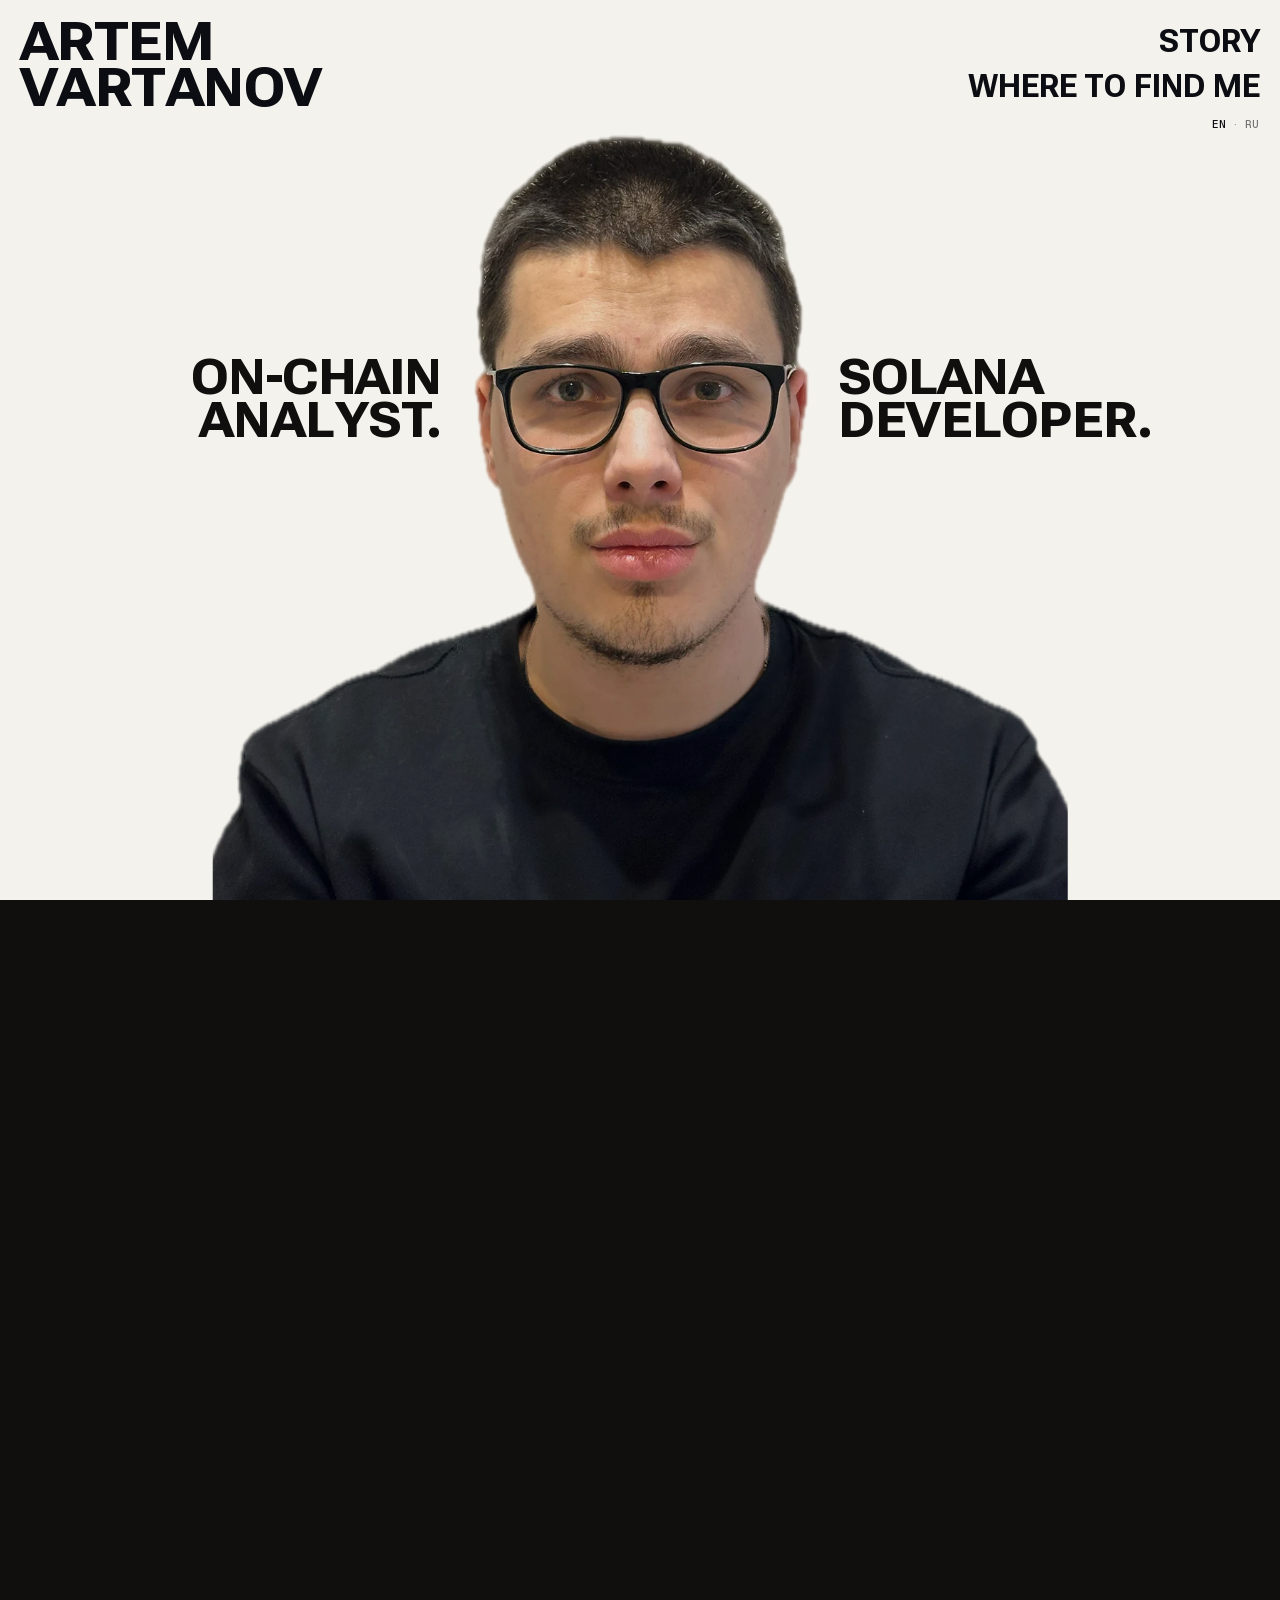
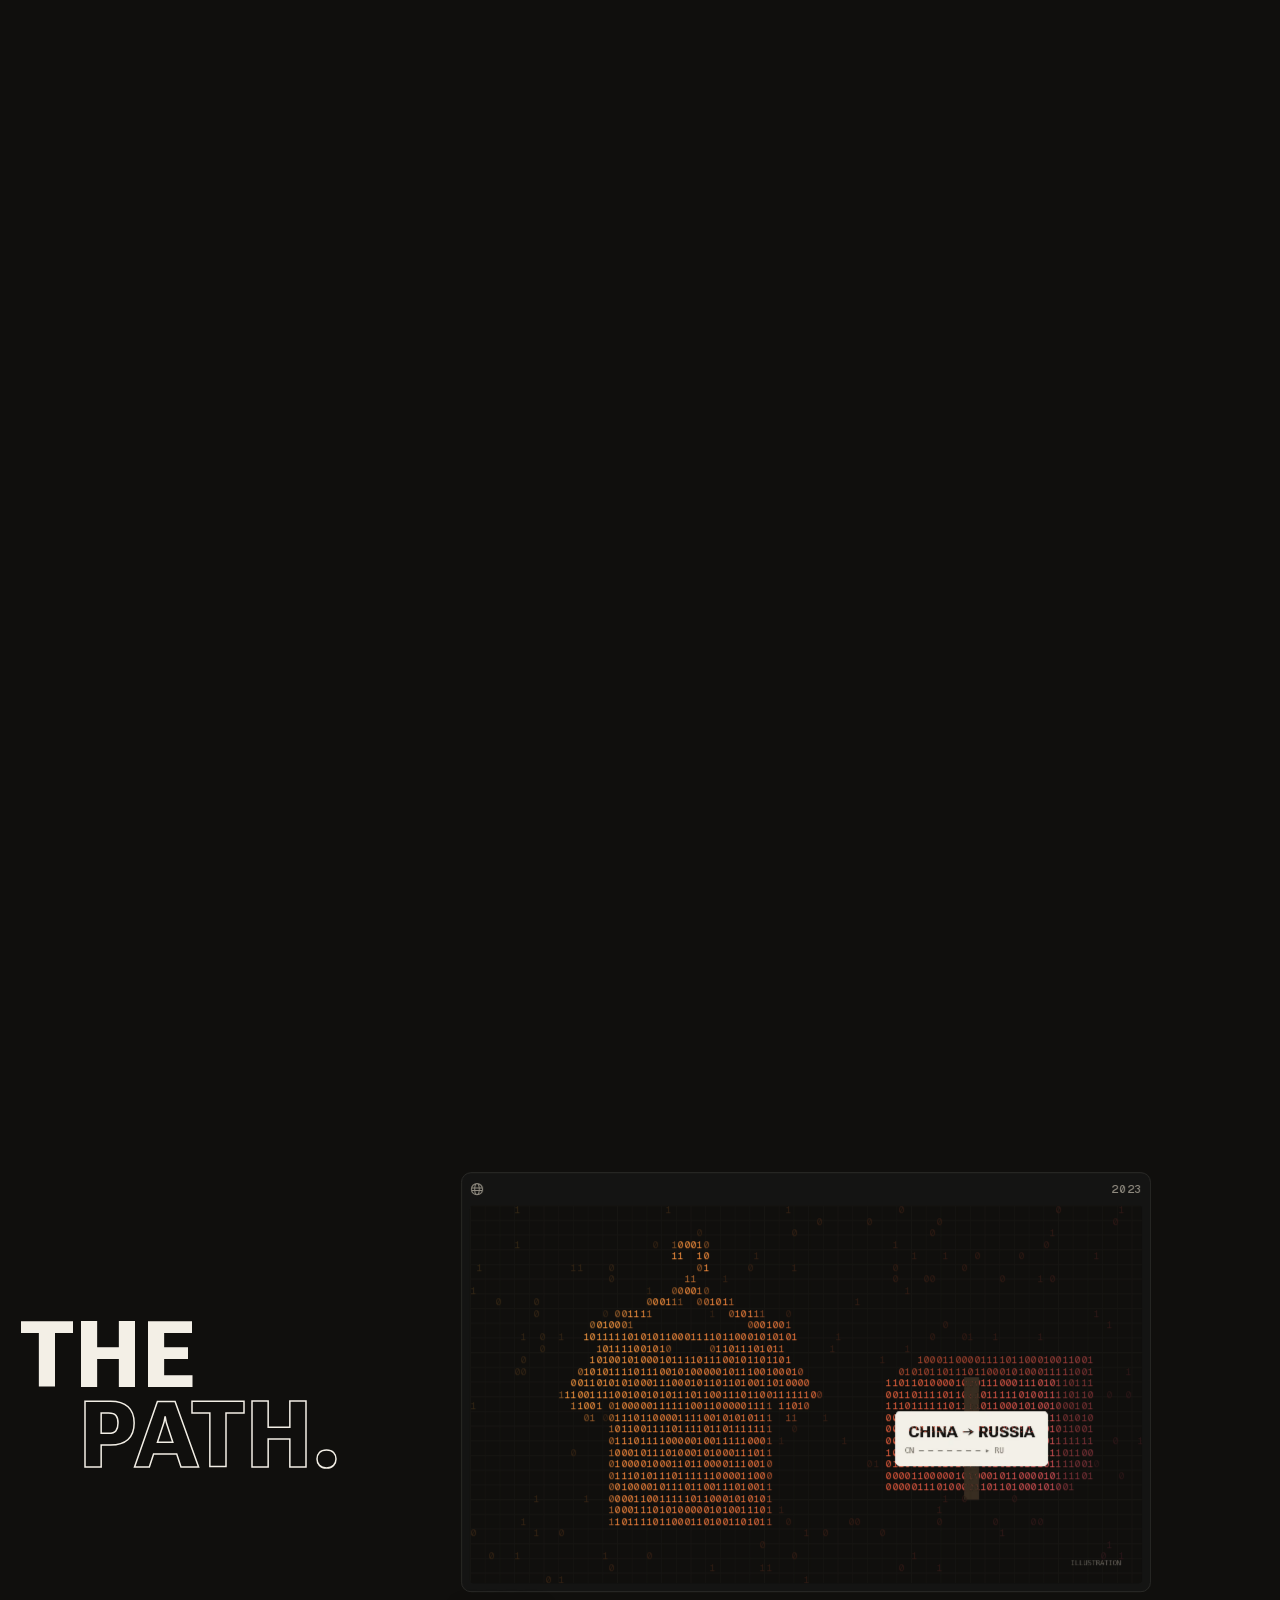
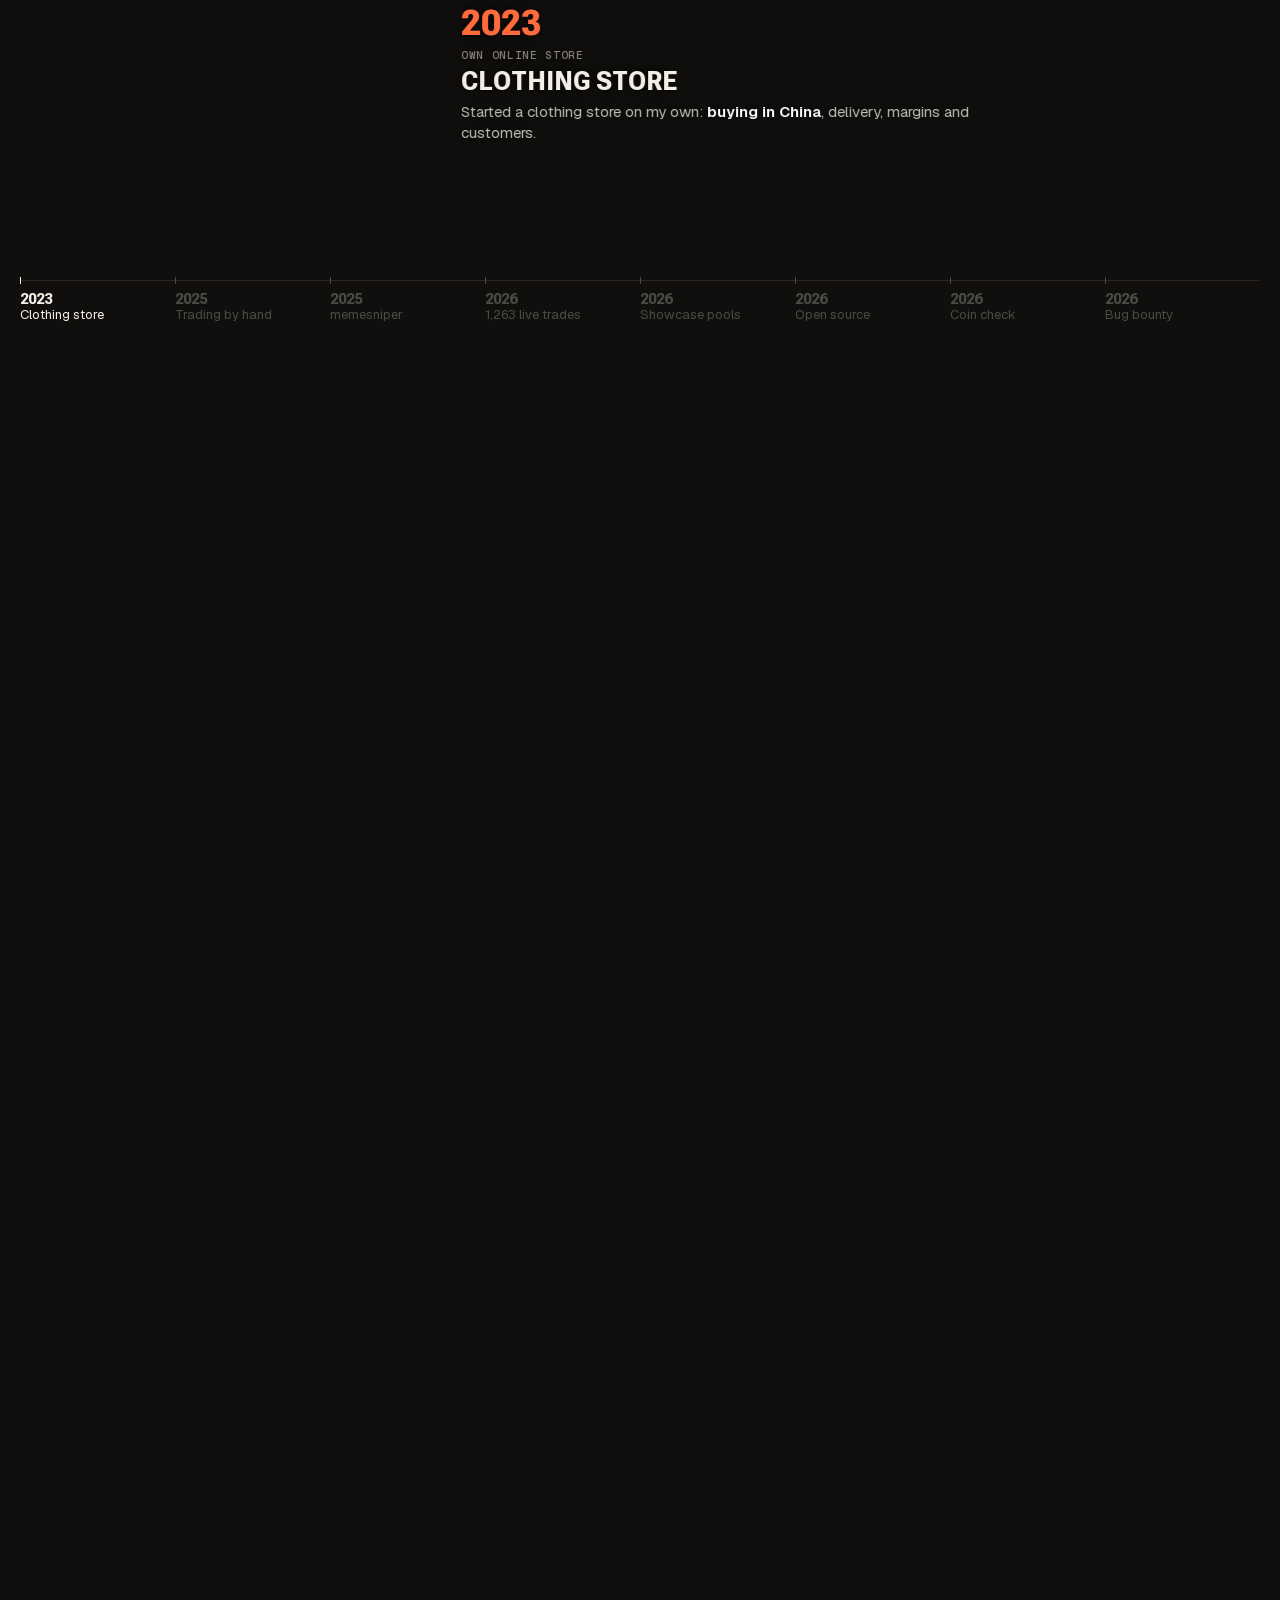
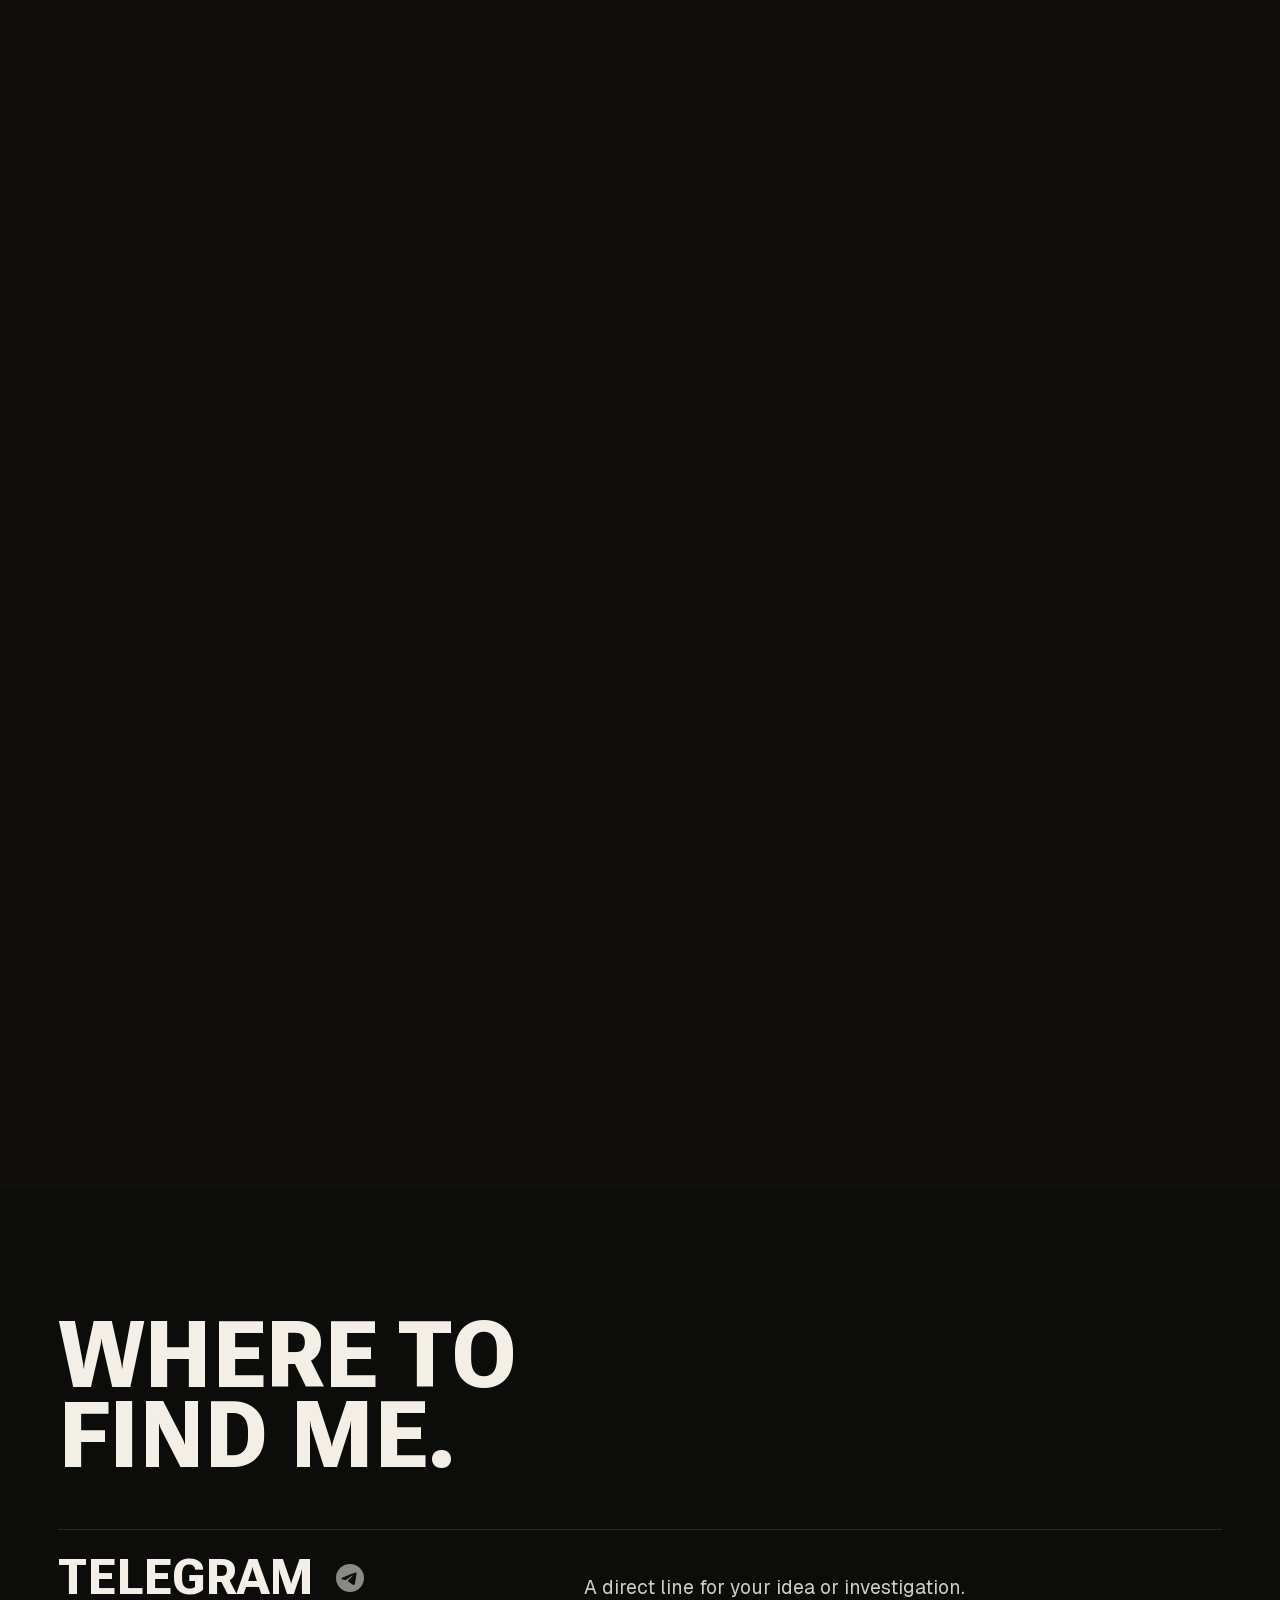
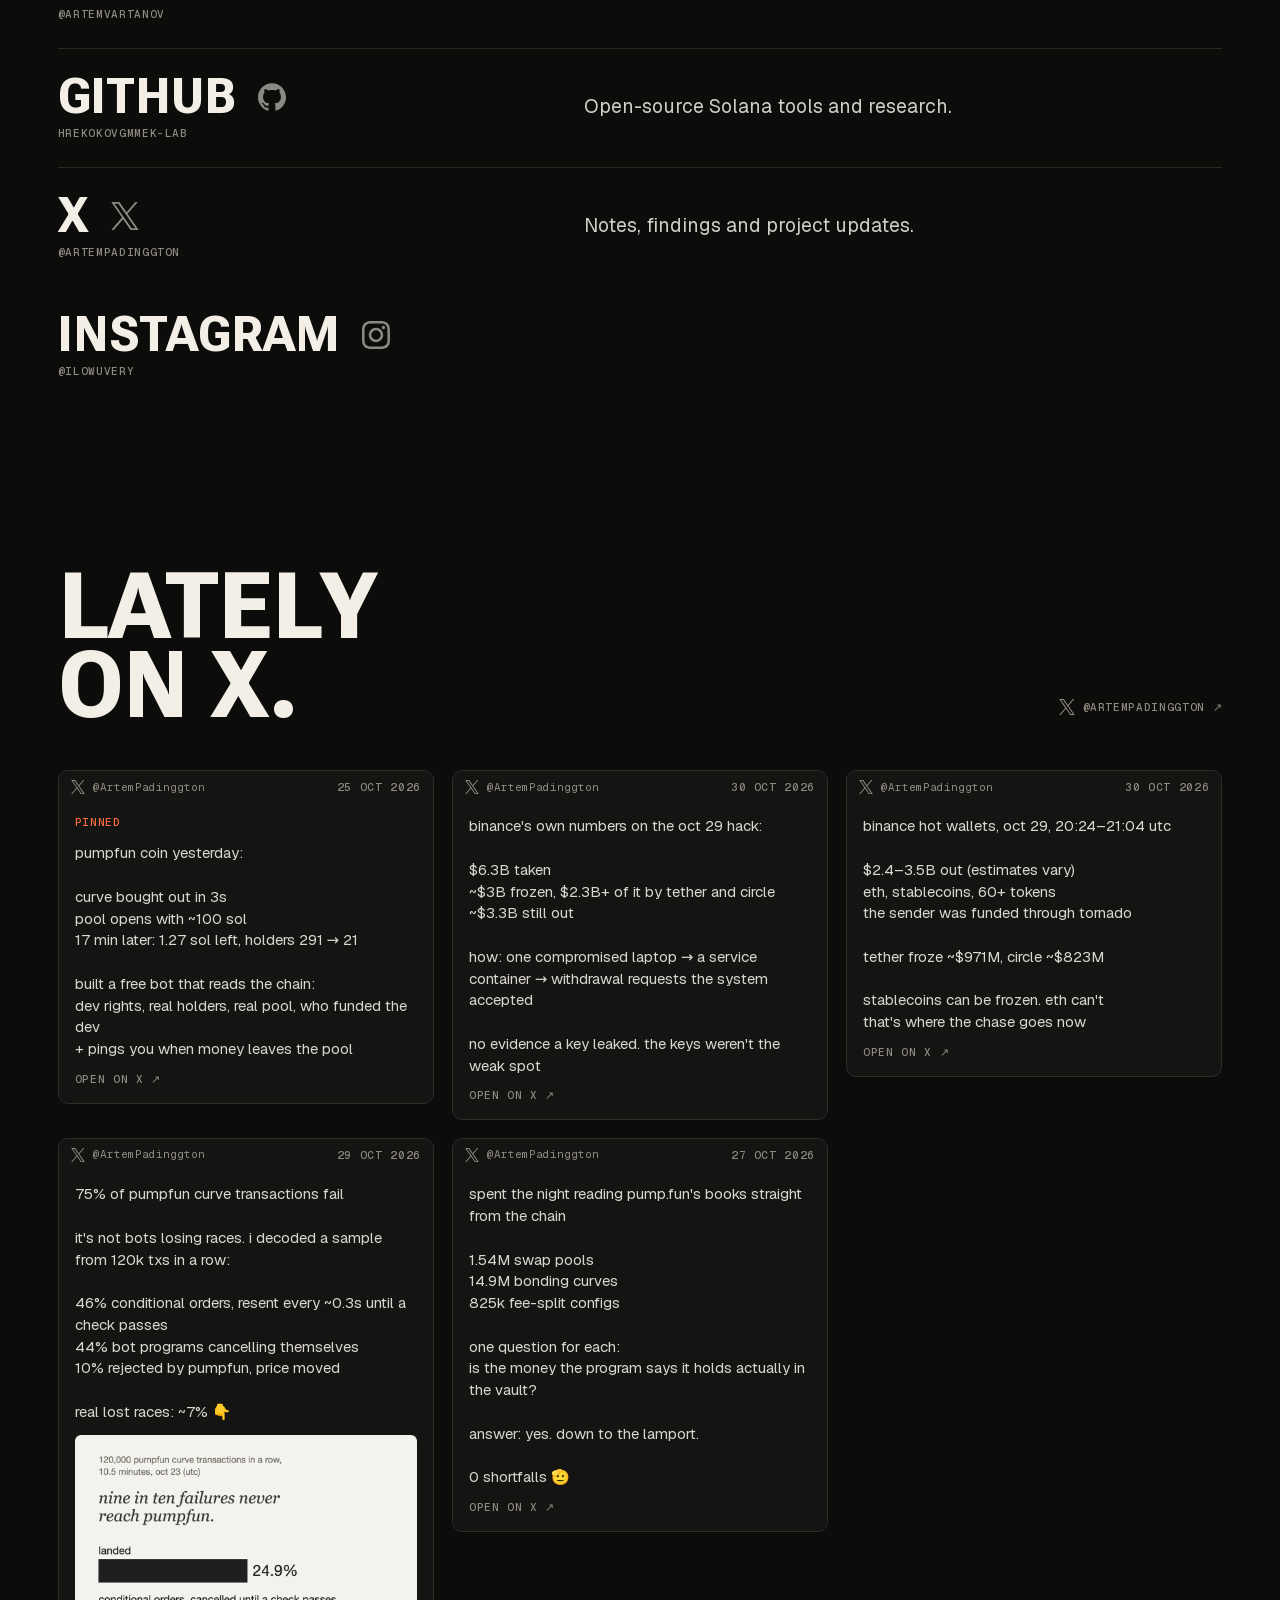
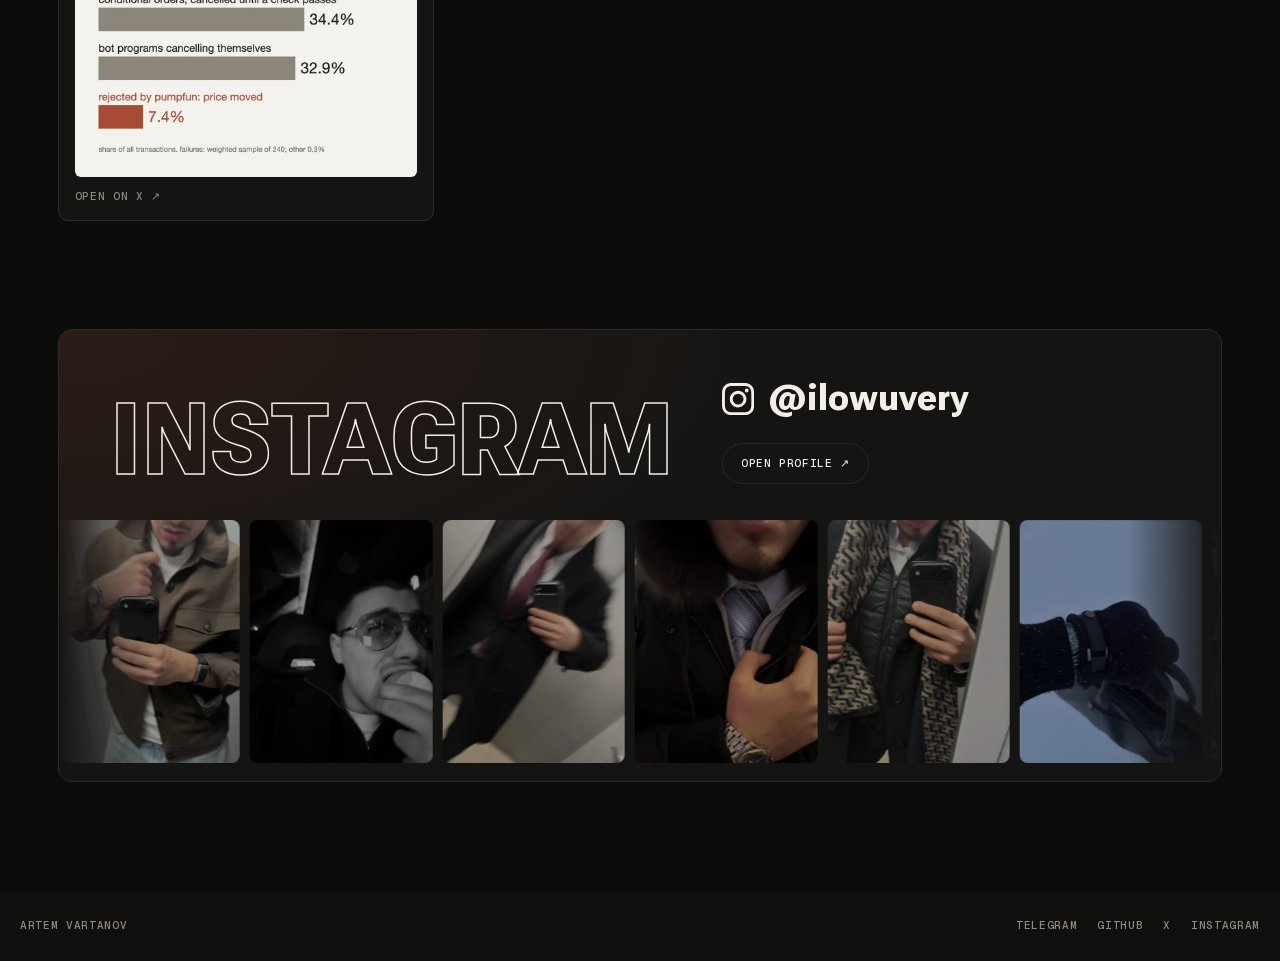
==== commit df23b7df: "Show the breve of Й in headings and the menu; fade the back shadow at the photo's sides Co-Authored-" ====
--- a/index.html
+++ b/index.html
@@ -22,10 +22,10 @@
 <link rel="preload" href="/assets/fonts/geist-latin.woff2" as="font" type="font/woff2" crossorigin>
 <link rel="preload" href="/assets/fonts/geist-mono-latin.woff2" as="font" type="font/woff2" crossorigin>
 <link rel="stylesheet" href="/css/fonts.css?v=792e9bf5c8">
-<link rel="stylesheet" href="/css/site.css?v=63e66b6131">
-<style>:root{--studio:#F4F2EC;--ink:#100F0D;--paper:#F3EFE6;--soft:#8F8A7F;--line:#2A2723;--signal:#FF6B3D}html[data-lang="en"] [data-l]:not([data-l="en"]){display:none!important}html[data-lang="ru"] [data-l]:not([data-l="ru"]){display:none!important}</style>
+<link rel="stylesheet" href="/css/site.css?v=7014458fe5">
+<style>:root{--studio:#F4F2EC;--ink:#100F0D;--paper:#F3EFE6;--soft:#8F8A7F;--line:#2A2723;--signal:#FF6B3D}html[data-lang="en"] [data-l]:not([data-l="en"]){display:none!important}html[data-lang="ru"] [data-l]:not([data-l="ru"]){display:none!important}html[data-lang="en"] .nav>a[data-acc~="en"]{padding-top:max(0px,calc(var(--nav-fs)*1.06 - var(--wm-fs)*.86*2/3))}html[data-lang="en"] .nav:has(>a[data-acc~="en"]) .langs{height:calc(var(--wm-fs)*.86*2/3 - max(0px,calc(var(--nav-fs)*1.06 - var(--wm-fs)*.86*2/3)))}html[data-lang="ru"] .nav>a[data-acc~="ru"]{padding-top:max(0px,calc(var(--nav-fs)*1.06 - var(--wm-fs)*.86*2/3))}html[data-lang="ru"] .nav:has(>a[data-acc~="ru"]) .langs{height:calc(var(--wm-fs)*.86*2/3 - max(0px,calc(var(--nav-fs)*1.06 - var(--wm-fs)*.86*2/3)))}</style>
 <script>(function(){var d=document.documentElement,L=["en", "ru"],l=null;d.classList.remove('no-js');d.classList.add('js');try{var q=new URLSearchParams(location.search).get('lang');if(L.indexOf(q)>=0)l=q}catch(e){}if(!l){try{l=localStorage.getItem('lang')}catch(e){}}if(L.indexOf(l)<0){var n=(navigator.language||'').toLowerCase();l=L.indexOf('ru')>=0&&n.indexOf('ru')===0?'ru':L[0]}d.lang=l;d.setAttribute('data-lang',l);if(!matchMedia('(prefers-reduced-motion: reduce)').matches){d.classList.add('anim');if(!location.hash)d.classList.add('intro')}if(!location.hash&&'scrollRestoration' in history)history.scrollRestoration='manual'})();</script>
-<script type="importmap">{"imports": {"/js/field-lite.js": "/js/field-lite.js?v=cd86bececf", "/js/fx.js": "/js/fx.js?v=eec02841e8", "/js/hero/canvases.js": "/js/hero/canvases.js?v=019b7c9fc0", "/js/hero/fluid.js": "/js/hero/fluid.js?v=76f45bdca0", "/js/hero/glsl.js": "/js/hero/glsl.js?v=1703db7d9c", "/js/hero/hud.js": "/js/hero/hud.js?v=d265411c98", "/js/hero/palettes.js": "/js/hero/palettes.js?v=5a8bba6796", "/js/hero/portrait.js": "/js/hero/portrait.js?v=6a488b8b9f", "/js/hero/stage.js": "/js/hero/stage.js?v=fbee642003", "/js/main.js": "/js/main.js?v=f6a9d3c316", "/js/story-art.js": "/js/story-art.js?v=74ca79edc9", "/js/story.js": "/js/story.js?v=d380c84e88", "/vendor/three-0.185.1/three.core.min.js": "/vendor/three-0.185.1/three.core.min.js?v=05b2609338", "/vendor/three-0.185.1/three.module.min.js": "/vendor/three-0.185.1/three.module.min.js?v=86bcee248b", "/vendor/lenis-1.1.13/lenis.mjs": "/vendor/lenis-1.1.13/lenis.mjs?v=1f6d3de9b2"}}</script>
+<script type="importmap">{"imports": {"/js/field-lite.js": "/js/field-lite.js?v=cd86bececf", "/js/fx.js": "/js/fx.js?v=eec02841e8", "/js/hero/canvases.js": "/js/hero/canvases.js?v=019b7c9fc0", "/js/hero/fluid.js": "/js/hero/fluid.js?v=76f45bdca0", "/js/hero/glsl.js": "/js/hero/glsl.js?v=1703db7d9c", "/js/hero/hud.js": "/js/hero/hud.js?v=d265411c98", "/js/hero/palettes.js": "/js/hero/palettes.js?v=5a8bba6796", "/js/hero/portrait.js": "/js/hero/portrait.js?v=6eb3cfaf79", "/js/hero/stage.js": "/js/hero/stage.js?v=fbee642003", "/js/main.js": "/js/main.js?v=f6a9d3c316", "/js/story-art.js": "/js/story-art.js?v=74ca79edc9", "/js/story.js": "/js/story.js?v=d380c84e88", "/vendor/three-0.185.1/three.core.min.js": "/vendor/three-0.185.1/three.core.min.js?v=05b2609338", "/vendor/three-0.185.1/three.module.min.js": "/vendor/three-0.185.1/three.module.min.js?v=86bcee248b", "/vendor/lenis-1.1.13/lenis.mjs": "/vendor/lenis-1.1.13/lenis.mjs?v=1f6d3de9b2"}}</script>
 <script type="module" src="/js/main.js?v=f6a9d3c316"></script>
 <script type="application/json" id="site-config">{"langs": ["en", "ru"], "domain": "artemvartanov.com", "theme": {"studio": "#F4F2EC", "ink": "#100F0D", "paper": "#F3EFE6", "soft": "#8F8A7F", "line": "#2A2723", "signal": "#FF6B3D", "palette": "amber"}, "hero": {"headline": {"left": {"en": ["On-chain", "analyst."], "ru": ["Ончейн-", "аналитик."]}, "right": {"en": ["Solana", "developer."], "ru": ["Разработчик", "на Solana."]}}, "hint": {"mouse": {"en": ["Move the cursor to open", "Scroll for the story"], "ru": ["Проведи — откроется", "Листай глубже"]}, "touch": {"en": ["Tap to open", "Scroll for the story"], "ru": ["Коснись", "Листай глубже"]}}, "readout": {"title": {"en": "Mesh · 478 points", "ru": "Сетка лица · 478 точек"}, "yaw": "Yaw", "pitch": "Pitch", "states": {"tracking": "Tracking", "scanning": "Scanning", "split": "Split", "converting": "Converting", "dissolving": "Dissolving", "offline": "Offline"}, "tracked": [[468, "R EYE"], [473, "L EYE"], [1, "NOSE"], [61, ""], [291, ""], [152, "CHIN"]]}, "tuning": {"stageVh": 420, "beats": [0.1, 0.35, 0.53, 0.72], "storyEntersAt": 0.4, "depthStrength": 0.22, "planeSegments": [200, 300], "fovDeg": 28, "cropDesktop": [0.07, 0.86], "phone": {"breakpoint": 760, "hairTopV": 0.185, "hairTopScreen": 0.2, "minTopPx": 135, "perPxFactor": 0.508}, "dprMax": {"phone": 1.5, "desktop": 2}, "turn": {"yawRad": 0.27, "pitchRad": 0.105, "ease": 0.05, "idleAfterS": 4, "drift": {"yaw": 0.05, "pitch": 0.02, "touchYaw": 0.13, "touchPitch": 0.05}}, "fluid": {"simRes": 128, "dyeRes": 512, "pressureIters": 18, "curl": 5, "fade": 0.985, "fadeTouch": 0.9785, "ink": 1.8, "stepPx": 14, "maxSteps": 12, "force": 4200, "sleepSteps": 260, "inkRadius": 0.00026, "pushRadius": 0.00038, "squash": 2.6, "blurPasses": 3}, "mask": {"inkCut": [0.16, 0.19], "codeRim": [0.08, 0.12, 0.15, 0.18], "codeHz": 9}, "field": {"scalePx": 560, "levels": 13, "cell": [7, 14], "gridPx": 28, "swirlSigma2": 40000, "swirlAmt": 0.15, "bitHz": 1.2}, "eyes": {"radius": 0.024, "lookMax": 0.011, "lookEase": 0.15, "glow": [1.0, 0.6, 0.22]}, "machineCutV": 0.104, "scan": {"firstAtS": 2, "sweepS": 2.7, "pauseS": 1.0}, "dissolve": {"from": 0.23, "to": 1.22, "cameraPullback": 0.06}, "nameDecode": {"holdMs": 350, "durMs": 1100, "stepMs": 55, "fallbackMs": 5000}, "backShadow": 0.28, "faceBrightness": 0.9}, "machineConcept": "robot", "assets": {"face": "/assets/hero/face.webp?v=fa868ee5be", "machine": "/assets/hero/machine.webp?v=5a118910fe", "depth": "/assets/hero/depth.webp?v=785a9c841d", "mesh": "/assets/hero/mesh.json?v=c3fb53e485", "fallback": "/assets/hero/face.webp?v=fa868ee5be", "shadow": "/assets/hero/shadow.webp?v=37bb5fc9e1"}, "points": {"1": [0.50392, 0.48998], "10": [0.4991, 0.31891], "61": [0.44248, 0.54965], "152": [0.50606, 0.64387], "234": [0.33018, 0.46038], "291": [0.56809, 0.54991], "454": [0.67564, 0.45699], "468": [0.41904, 0.41331], "473": [0.58065, 0.41344]}}, "story": {"years": ["2023", "2025", "2025", "2026", "2026", "2026", "2026", "2026"], "fullTimeFrom": null, "stagger": [-1, 0.6, -1, 1, -0.6, 0.8, -0.8, 0]}}</script>
 </head>
@@ -36,15 +36,15 @@
 <div class="svh-probe" aria-hidden="true"></div>
 <header class="chrome" id="chrome">
   <a class="wordmark" href="#top" aria-label="Artem Vartanov"><span class="wm-line">Artem</span><span class="wm-line">Vartanov</span></a>
-  <nav class="nav" aria-label="menu"><a href="#story"><span data-l="en">Story</span><span data-l="ru">История</span></a><a href="#today"><span data-l="en">Where to find me</span><span data-l="ru">Где меня найти</span></a><span class="langs mono-ui"><button type="button" data-set-lang="en" aria-label="English">EN</button><span class="sep">·</span><button type="button" data-set-lang="ru" aria-label="Русский">RU</button></span></nav>
+  <nav class="nav" aria-label="menu"><a href="#story"><span data-l="en">Story</span><span data-l="ru">История</span></a><a href="#today" data-acc="ru"><span data-l="en">Where to find me</span><span data-l="ru">Где меня найти</span></a><span class="langs mono-ui"><button type="button" data-set-lang="en" aria-label="English">EN</button><span class="sep">·</span><button type="button" data-set-lang="ru" aria-label="Русский">RU</button></span></nav>
 </header>
 <main id="top">
 <div class="stage" id="stage">
   <section class="hero" id="hero" aria-label="A 3D portrait of Artem Vartanov. The cursor opens a second, machine version of his face." data-en="A 3D portrait of Artem Vartanov. The cursor opens a second, machine version of his face." data-ru="3D-портрет Артёма Вартанова. Курсор открывает вторую, машинную версию лица.">
-    <div class="hero-static"><img class="hero-fallback" src="/assets/hero/face.webp?v=fa868ee5be" alt="A 3D portrait of Artem Vartanov. The cursor opens a second, machine version of his face." data-en="A 3D portrait of Artem Vartanov. The cursor opens a second, machine version of his face." data-ru="3D-портрет Артёма Вартанова. Курсор открывает вторую, машинную версию лица." width="1200" height="1600" decoding="async" fetchpriority="high"><h1 class="hero-head"><span class="hh hh-l"><span data-l="en" class="ls"><span class="l1"><span>On-chain</span></span><span class="l2"><span>analyst.</span></span></span><span data-l="ru" class="ls"><span class="l1"><span>Ончейн-</span></span><span class="l2"><span>аналитик.</span></span></span></span><span class="hh hh-r"><span data-l="en" class="ls"><span class="l1"><span>Solana</span></span><span class="l2"><span>developer.</span></span></span><span data-l="ru" class="ls"><span class="l1"><span>Разработчик</span></span><span class="l2"><span>на Solana.</span></span></span></span></h1></div>
+    <div class="hero-static"><img class="hero-fallback" src="/assets/hero/face.webp?v=fa868ee5be" alt="A 3D portrait of Artem Vartanov. The cursor opens a second, machine version of his face." data-en="A 3D portrait of Artem Vartanov. The cursor opens a second, machine version of his face." data-ru="3D-портрет Артёма Вартанова. Курсор открывает вторую, машинную версию лица." width="1200" height="1600" decoding="async" fetchpriority="high"><h1 class="hero-head"><span class="hh hh-l"><span data-l="en" class="ls"><span class="l1"><span>On-chain</span></span><span class="l2"><span>analyst.</span></span></span><span data-l="ru" class="ls"><span class="l1 acc"><span>Ончейн-</span></span><span class="l2"><span>аналитик.</span></span></span></span><span class="hh hh-r"><span data-l="en" class="ls"><span class="l1"><span>Solana</span></span><span class="l2"><span>developer.</span></span></span><span data-l="ru" class="ls"><span class="l1"><span>Разработчик</span></span><span class="l2"><span>на Solana.</span></span></span></span></h1></div>
     <canvas id="hud" aria-hidden="true"></canvas>
     <div class="readout mono" id="readout" aria-hidden="true"><div><span data-l="en">Mesh · 478 points</span><span data-l="ru">Сетка лица · 478 точек</span></div><div><span id="ro-yaw">Yaw 0.0°</span> · <span id="ro-pitch">Pitch 0.0°</span> · <span id="ro-state">Tracking</span></div></div>
-    <div class="hint mono" id="hint" aria-hidden="true"><span class="h-mouse"><span data-l="en" class="ls"><span class="hl"><span>Move the cursor to open</span></span><span class="hl"><span>Scroll for the story</span></span></span><span data-l="ru" class="ls"><span class="hl"><span>Проведи — откроется</span></span><span class="hl"><span>Листай глубже</span></span></span></span><span class="h-touch"><span data-l="en" class="ls"><span class="hl"><span>Tap to open</span></span><span class="hl"><span>Scroll for the story</span></span></span><span data-l="ru" class="ls"><span class="hl"><span>Коснись</span></span><span class="hl"><span>Листай глубже</span></span></span></span></div>
+    <div class="hint mono" id="hint" aria-hidden="true"><span class="h-mouse"><span data-l="en" class="ls"><span class="hl"><span>Move the cursor to open</span></span><span class="hl"><span>Scroll for the story</span></span></span><span data-l="ru" class="ls"><span class="hl"><span>Проведи — откроется</span></span><span class="hl acc"><span>Листай глубже</span></span></span></span><span class="h-touch"><span data-l="en" class="ls"><span class="hl"><span>Tap to open</span></span><span class="hl"><span>Scroll for the story</span></span></span><span data-l="ru" class="ls"><span class="hl"><span>Коснись</span></span><span class="hl acc"><span>Листай глубже</span></span></span></span></div>
   </section>
 </div>
 <section class="story" id="story" aria-label="The path.">
@@ -102,7 +102,7 @@
   </div>
 </section>
 <section class="today" id="today">
-  <h2 class="sec-title rise"><span data-l="en" class="ls"><span class="l1"><span>Where to</span></span><span class="l2"><span>find me.</span></span></span><span data-l="ru" class="ls"><span class="l1"><span>Где меня</span></span><span class="l2"><span>найти.</span></span></span></h2>
+  <h2 class="sec-title rise"><span data-l="en" class="ls"><span class="l1"><span>Where to</span></span><span class="l2"><span>find me.</span></span></span><span data-l="ru" class="ls"><span class="l1"><span>Где меня</span></span><span class="l2 acc"><span>найти.</span></span></span></h2>
   <ul class="rows"><li class="row">
     <div class="row-l"><a class="row-name" href="https://t.me/artemvartanov" target="_blank" rel="noopener">Telegram</a>
       <span class="row-plats"><a class="plat" href="https://t.me/artemvartanov" target="_blank" rel="noopener" aria-label="telegram @artemvartanov"><svg class="ic" aria-hidden="true"><use href="#i-telegram"/></svg></a></span><div class="row-handle mono">@artemvartanov</div></div>
--- a/css/site.css
+++ b/css/site.css
@@ -176,7 +176,13 @@
 .today::before { content: ''; position: absolute; inset: 0; background: rgba(11,11,11,.82); z-index: -1; }
 .sec-title { margin: 0 0 clamp(28px, 6vh, 64px); font-family: var(--display); font-weight: 850; font-stretch: 80%;
   font-size: clamp(44px, 7.2vw, 118px); line-height: .86; letter-spacing: -.005em; text-transform: uppercase; }
-.sec-title .ls > span { overflow: hidden; }
+/* окно появления строки: строка .86em уже букв — кратка Й/Ё (до .97em над строкой) и ножки Д/Ц/Щ (.14em под) не влезают;
+   clip-path шире строки на эти выступы и не меняет вёрстку */
+.sec-title .ls > span { clip-path: inset(-.24em -.12em -.12em -.12em); }
+html.anim .sec-title.rise .ls > span > span { transform: translateY(1.3em); }
+html.anim .sec-title.rise.in .ls > span > span { transform: none; }
+/* строка с Й/Ё под другой строкой: кратка не должна лечь на буквы сверху (при .86 она на .11em выше их базовой линии) */
+.sec-title .ls > .acc:not(:first-child) { margin-top: .2em; }
 .rows { list-style: none; margin: 0; padding: 0; }
 .row { position: relative; display: grid; grid-template-columns: 1.1fr 1.4fr; gap: 24px; align-items: center; padding: 26px 0; }
 .row::before { content: ''; position: absolute; left: 0; right: 0; top: 0; height: 1px; background: var(--line); transform-origin: 0 50%; }
@@ -327,7 +333,8 @@
   .timeline ol { display: none; }
   .row { grid-template-columns: 1fr; gap: 10px; }
   .sec-title { font-size: max(28px, calc((100vw - 2 * var(--inset)) / 10.7)); }
-  .sec-title .ls > span { display: inline; }
+  .sec-title .ls > span { display: inline; clip-path: none; }
+  html.anim .sec-title.rise:not(.in) .ls > span > span { transform: translateY(110%); }
   .sec-title .ls > span + span::before { content: ' '; }
 }
 @media (orientation: portrait) and (min-width: 761px) {
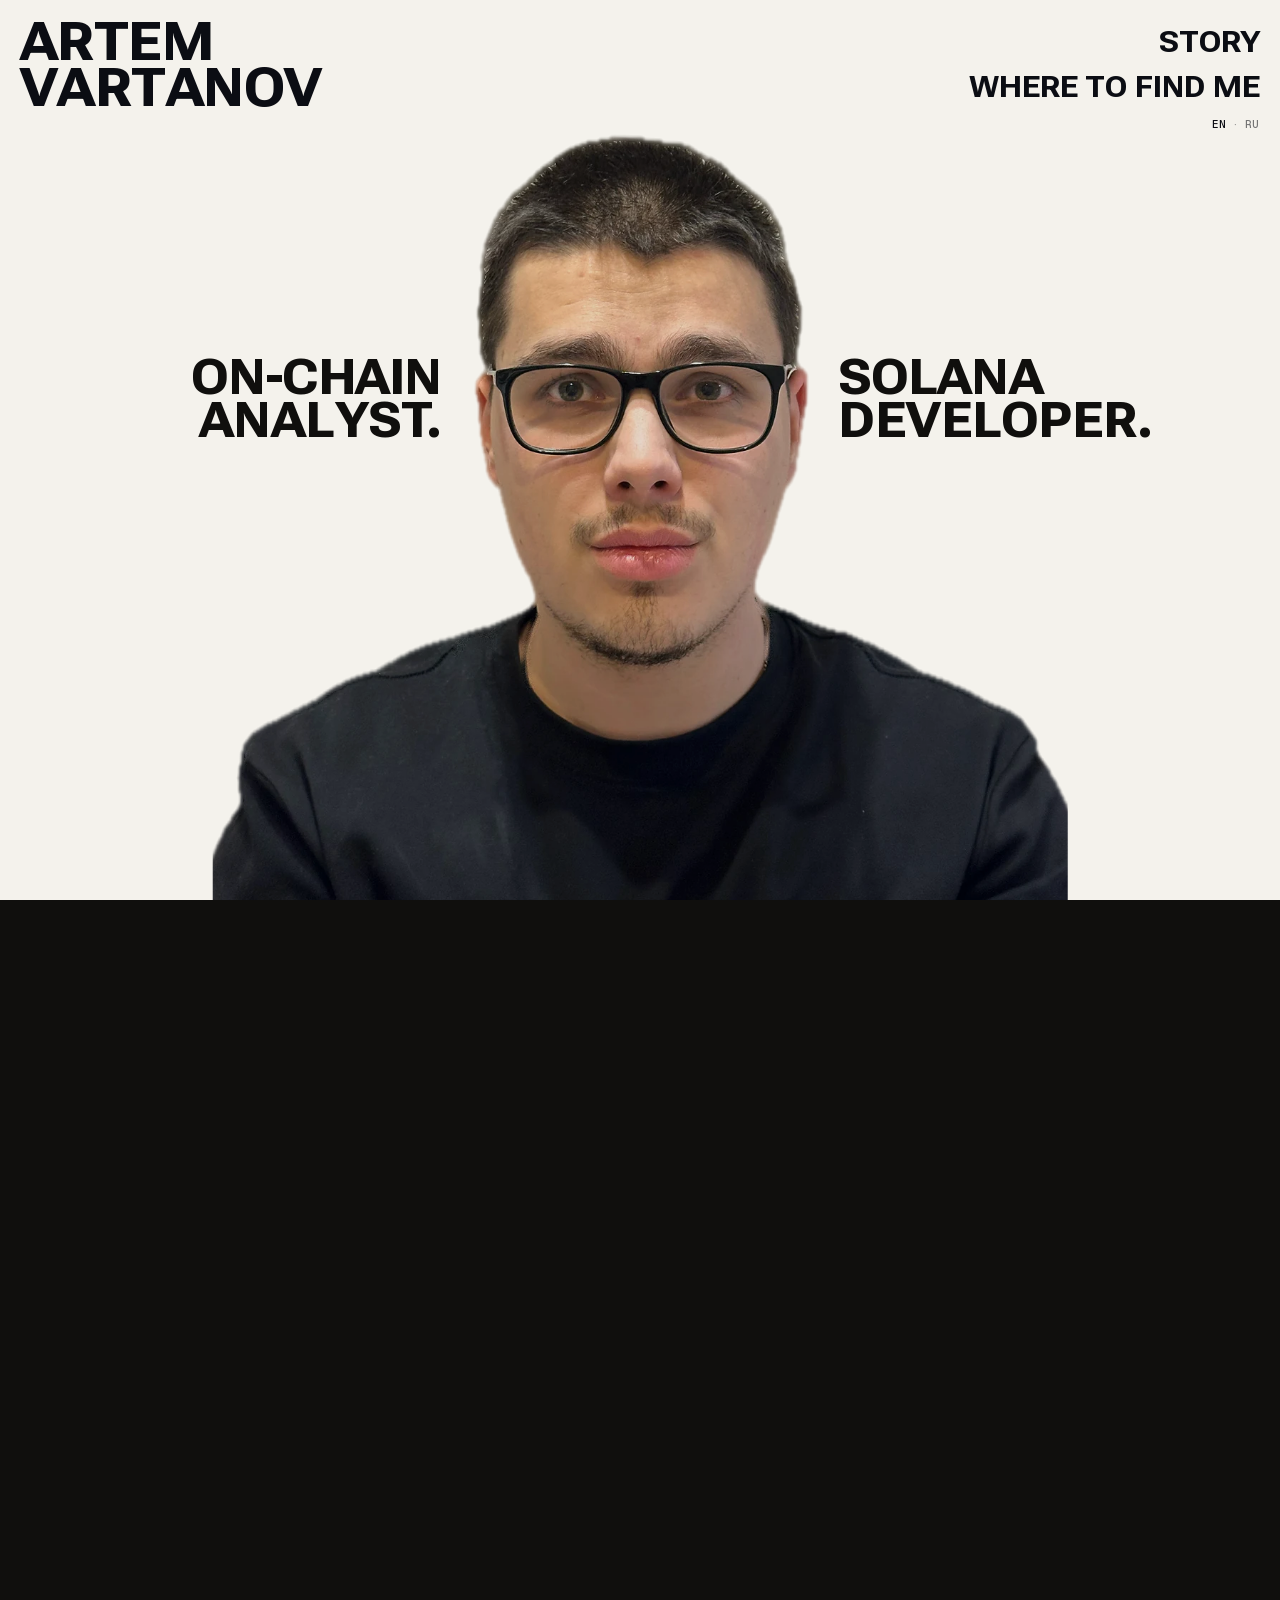
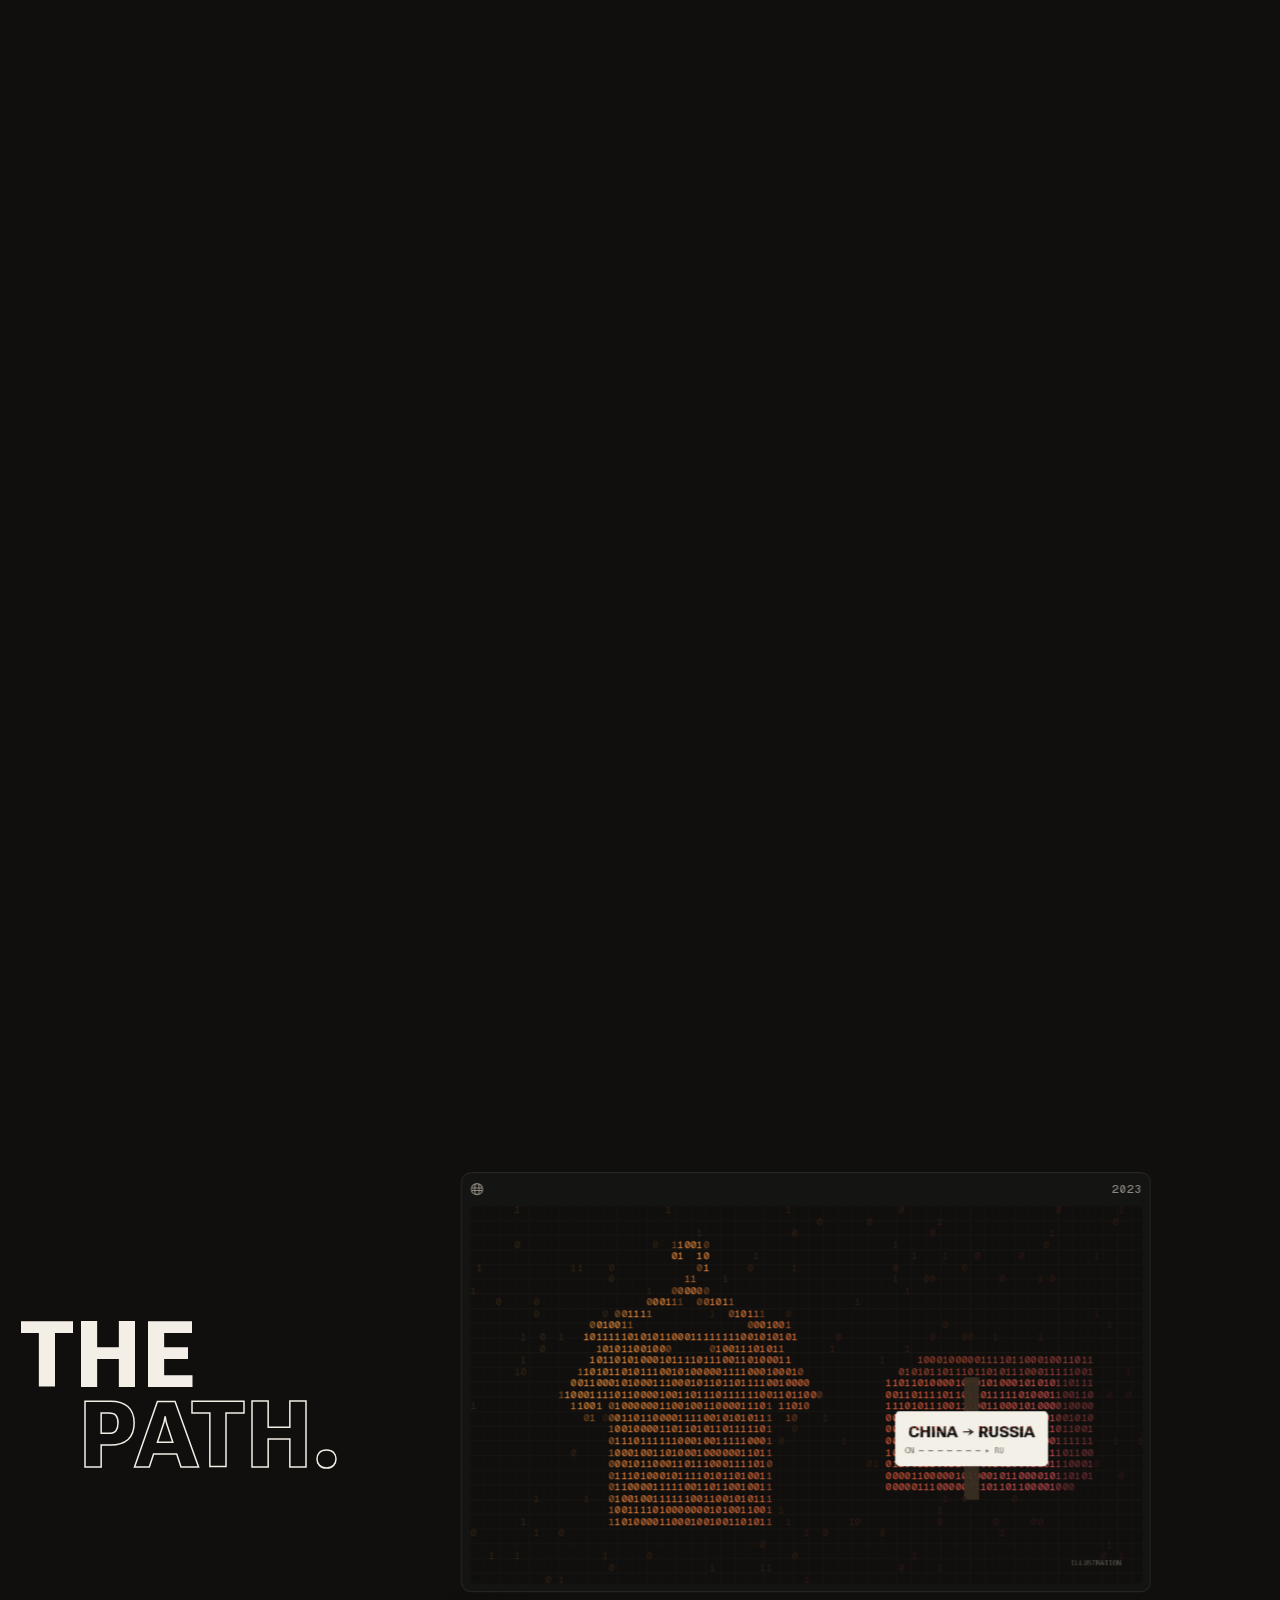
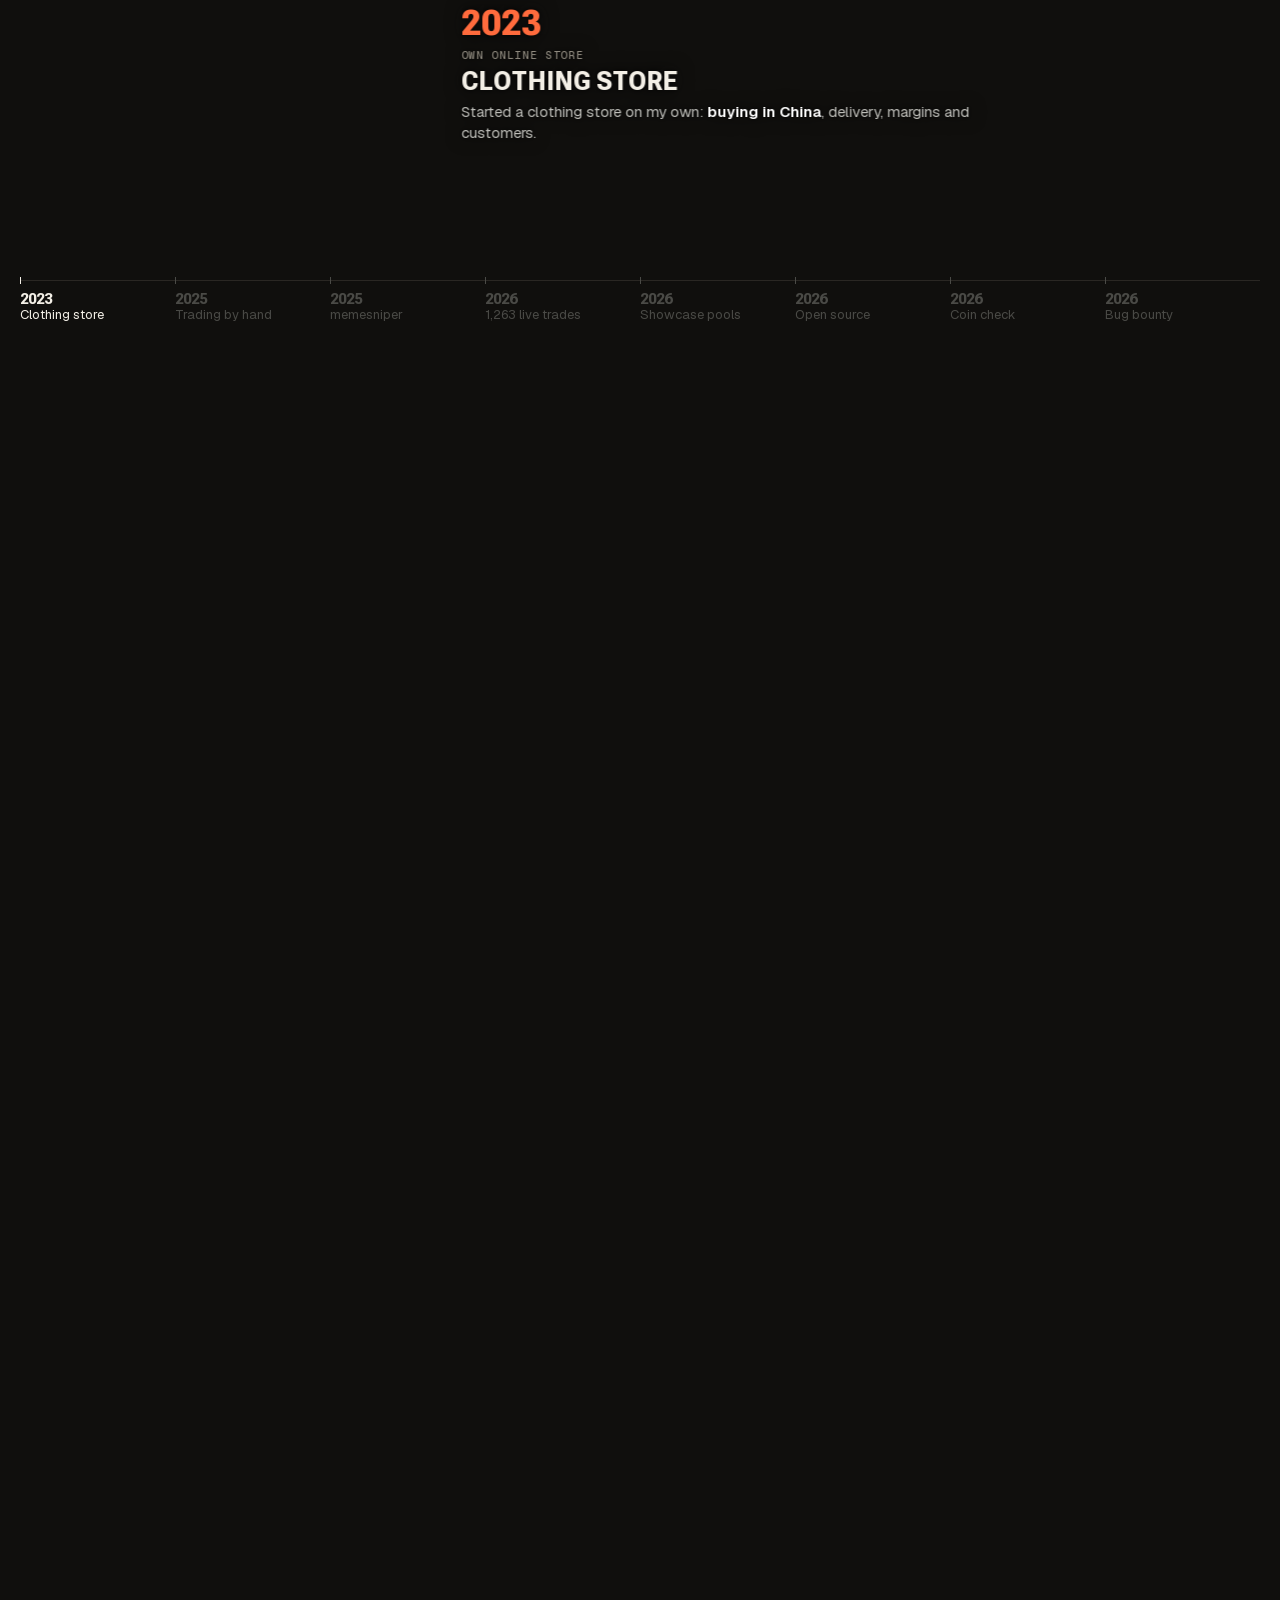
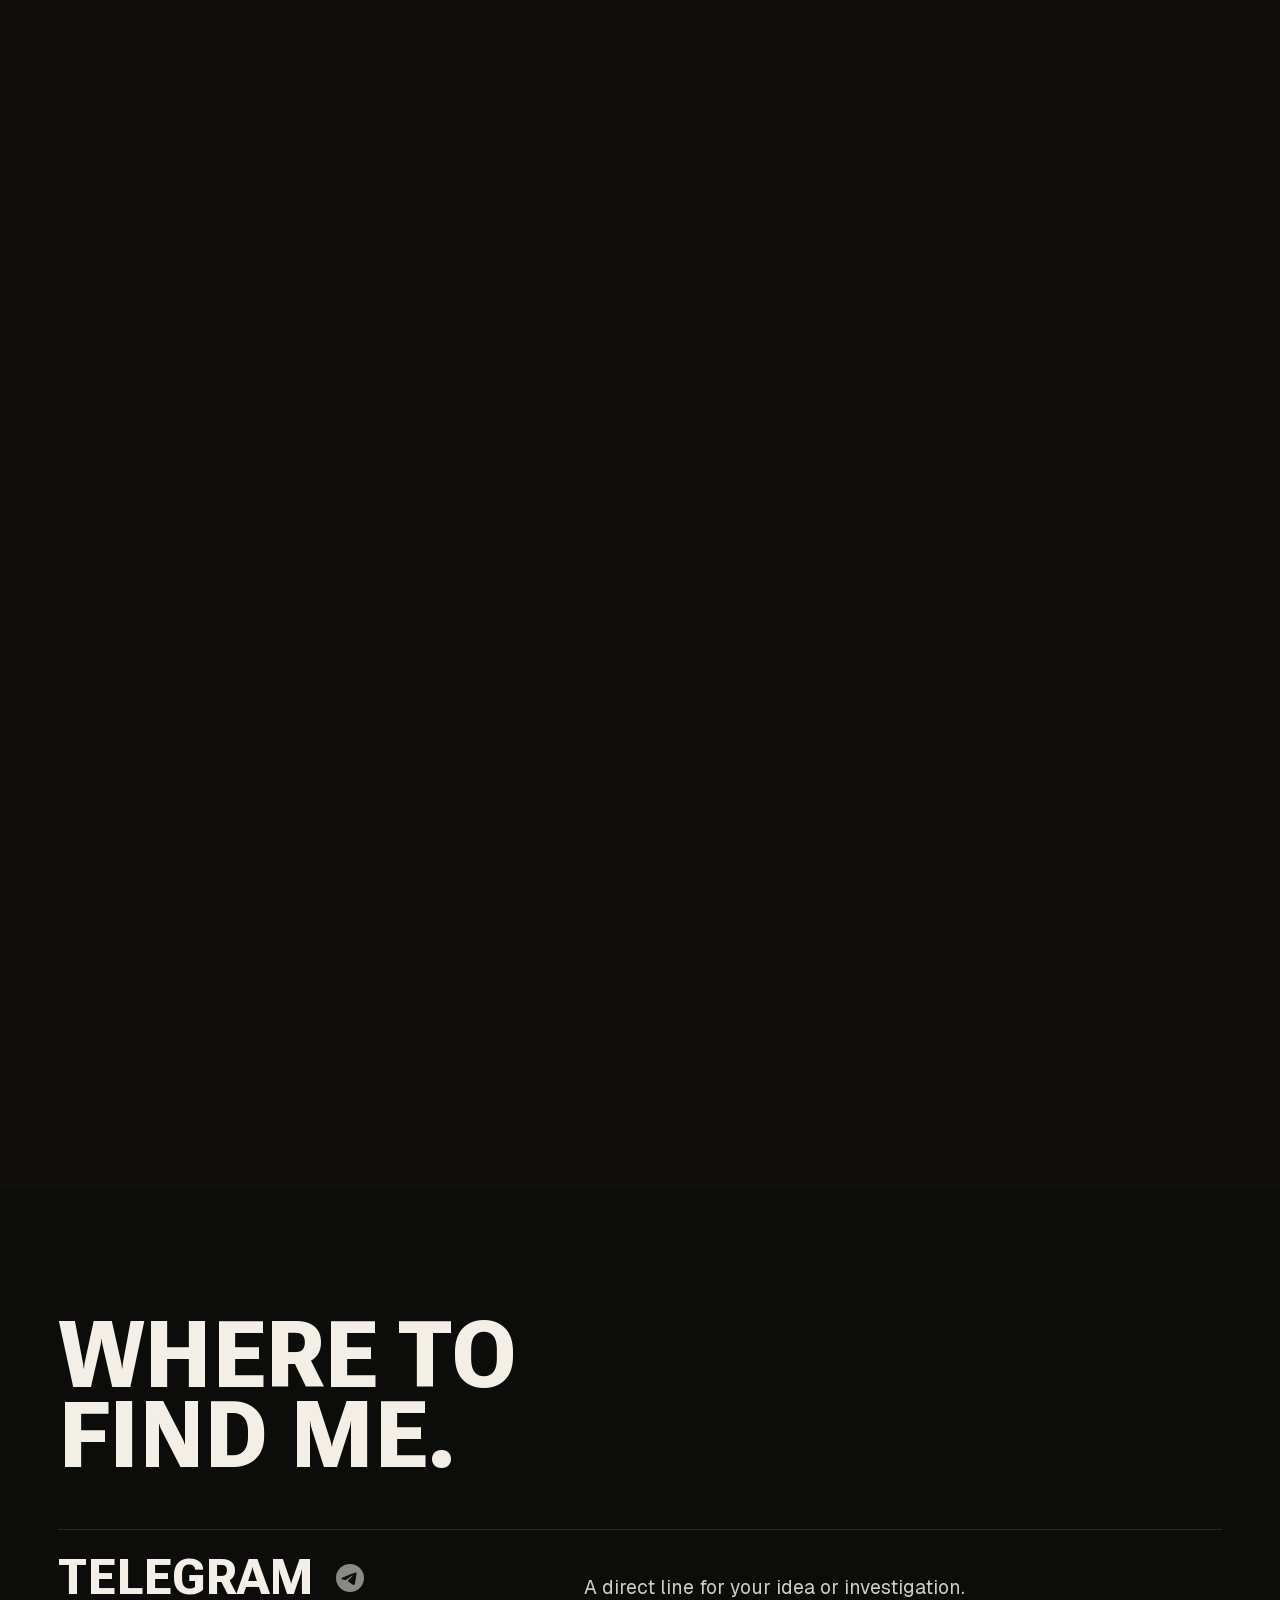
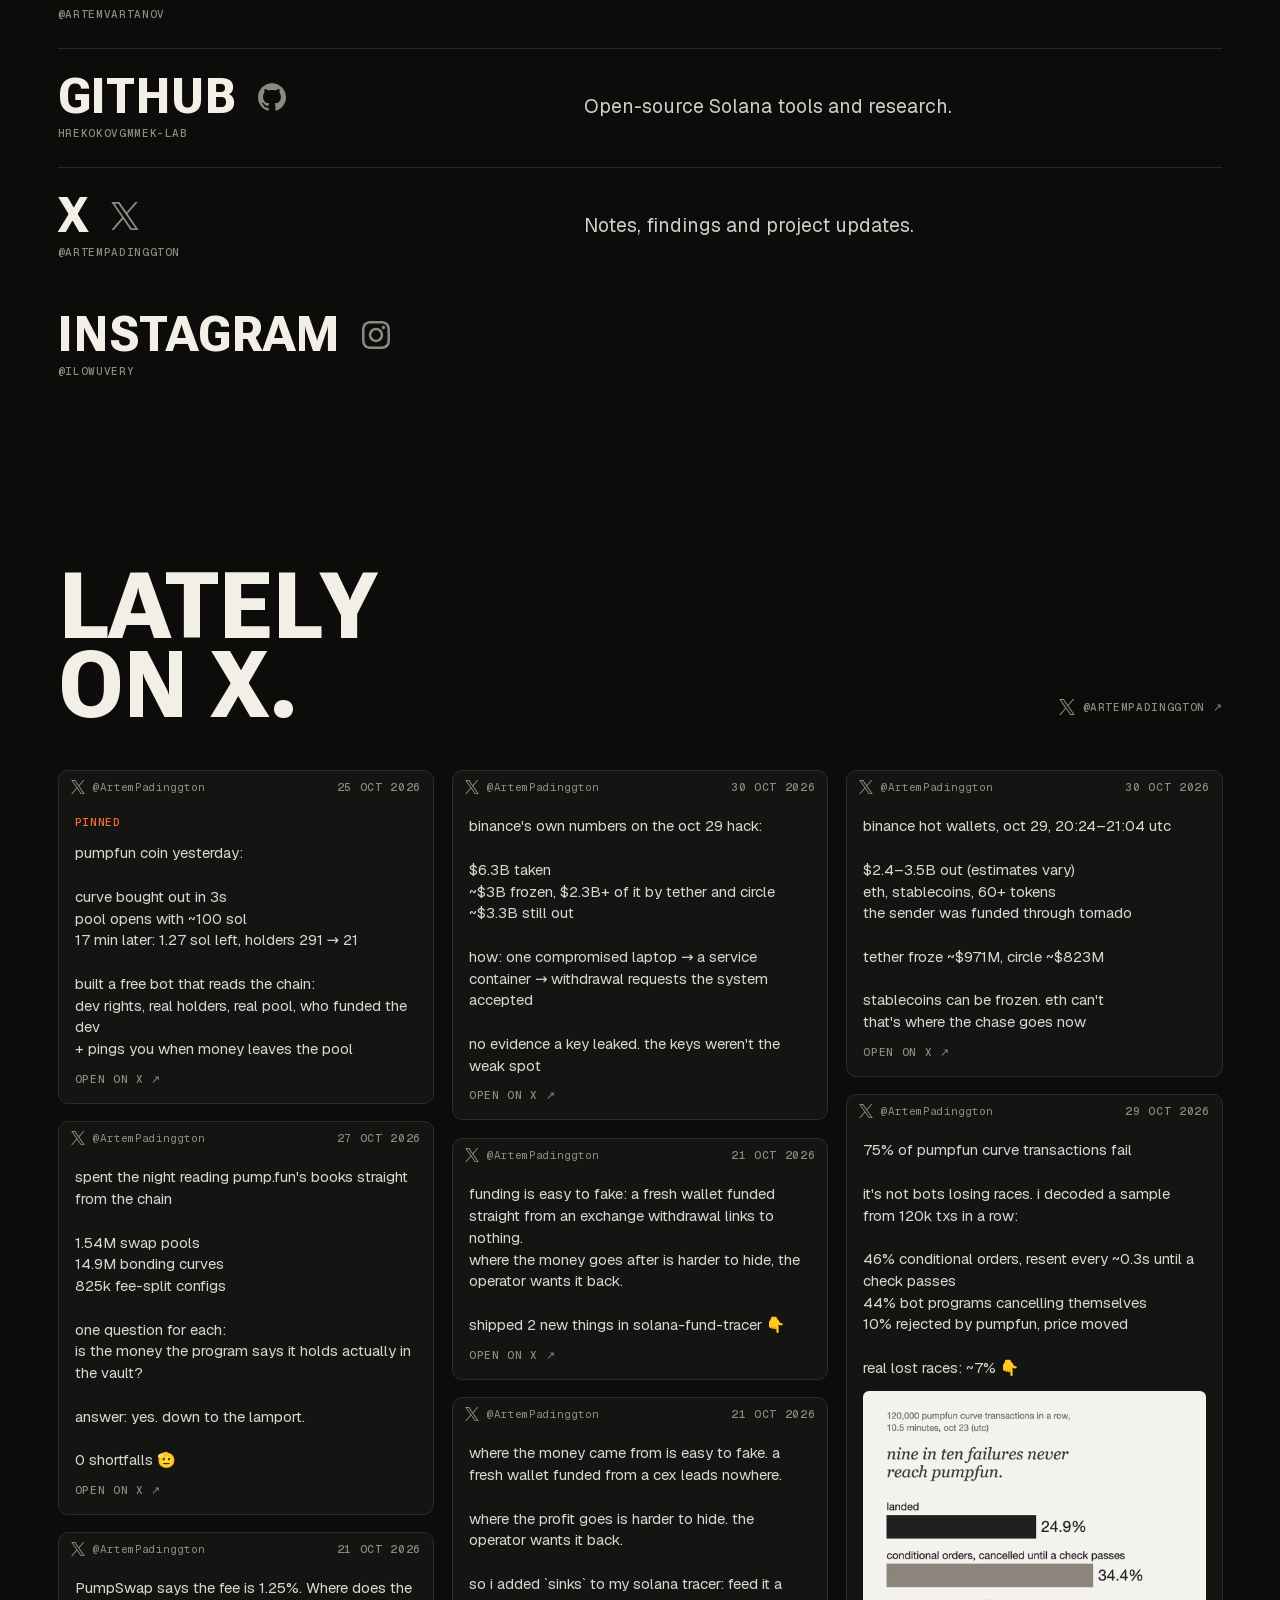
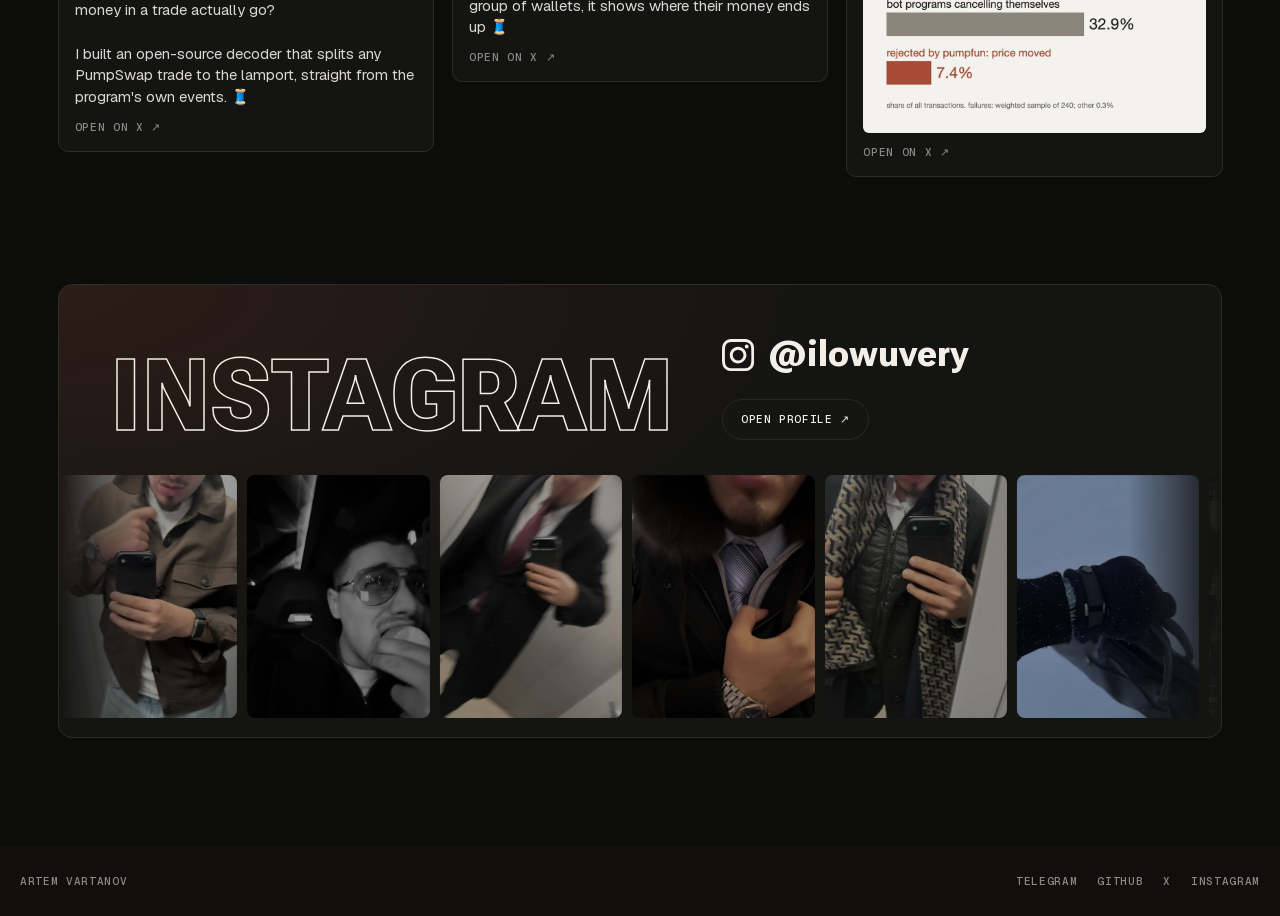
==== commit c342779c: "Add three X posts from 21.10; lay post cards into the shortest column Co-Authored-By: Claude Opus 5." ====
--- a/index.html
+++ b/index.html
@@ -22,10 +22,10 @@
 <link rel="preload" href="/assets/fonts/geist-latin.woff2" as="font" type="font/woff2" crossorigin>
 <link rel="preload" href="/assets/fonts/geist-mono-latin.woff2" as="font" type="font/woff2" crossorigin>
 <link rel="stylesheet" href="/css/fonts.css?v=792e9bf5c8">
-<link rel="stylesheet" href="/css/site.css?v=7014458fe5">
+<link rel="stylesheet" href="/css/site.css?v=d78eeaf0ca">
 <style>:root{--studio:#F4F2EC;--ink:#100F0D;--paper:#F3EFE6;--soft:#8F8A7F;--line:#2A2723;--signal:#FF6B3D}html[data-lang="en"] [data-l]:not([data-l="en"]){display:none!important}html[data-lang="ru"] [data-l]:not([data-l="ru"]){display:none!important}html[data-lang="en"] .nav>a[data-acc~="en"]{padding-top:max(0px,calc(var(--nav-fs)*1.06 - var(--wm-fs)*.86*2/3))}html[data-lang="en"] .nav:has(>a[data-acc~="en"]) .langs{height:calc(var(--wm-fs)*.86*2/3 - max(0px,calc(var(--nav-fs)*1.06 - var(--wm-fs)*.86*2/3)))}html[data-lang="ru"] .nav>a[data-acc~="ru"]{padding-top:max(0px,calc(var(--nav-fs)*1.06 - var(--wm-fs)*.86*2/3))}html[data-lang="ru"] .nav:has(>a[data-acc~="ru"]) .langs{height:calc(var(--wm-fs)*.86*2/3 - max(0px,calc(var(--nav-fs)*1.06 - var(--wm-fs)*.86*2/3)))}</style>
 <script>(function(){var d=document.documentElement,L=["en", "ru"],l=null;d.classList.remove('no-js');d.classList.add('js');try{var q=new URLSearchParams(location.search).get('lang');if(L.indexOf(q)>=0)l=q}catch(e){}if(!l){try{l=localStorage.getItem('lang')}catch(e){}}if(L.indexOf(l)<0){var n=(navigator.language||'').toLowerCase();l=L.indexOf('ru')>=0&&n.indexOf('ru')===0?'ru':L[0]}d.lang=l;d.setAttribute('data-lang',l);if(!matchMedia('(prefers-reduced-motion: reduce)').matches){d.classList.add('anim');if(!location.hash)d.classList.add('intro')}if(!location.hash&&'scrollRestoration' in history)history.scrollRestoration='manual'})();</script>
-<script type="importmap">{"imports": {"/js/field-lite.js": "/js/field-lite.js?v=cd86bececf", "/js/fx.js": "/js/fx.js?v=eec02841e8", "/js/hero/canvases.js": "/js/hero/canvases.js?v=019b7c9fc0", "/js/hero/fluid.js": "/js/hero/fluid.js?v=76f45bdca0", "/js/hero/glsl.js": "/js/hero/glsl.js?v=1703db7d9c", "/js/hero/hud.js": "/js/hero/hud.js?v=d265411c98", "/js/hero/palettes.js": "/js/hero/palettes.js?v=5a8bba6796", "/js/hero/portrait.js": "/js/hero/portrait.js?v=6eb3cfaf79", "/js/hero/stage.js": "/js/hero/stage.js?v=fbee642003", "/js/main.js": "/js/main.js?v=f6a9d3c316", "/js/story-art.js": "/js/story-art.js?v=74ca79edc9", "/js/story.js": "/js/story.js?v=d380c84e88", "/vendor/three-0.185.1/three.core.min.js": "/vendor/three-0.185.1/three.core.min.js?v=05b2609338", "/vendor/three-0.185.1/three.module.min.js": "/vendor/three-0.185.1/three.module.min.js?v=86bcee248b", "/vendor/lenis-1.1.13/lenis.mjs": "/vendor/lenis-1.1.13/lenis.mjs?v=1f6d3de9b2"}}</script>
+<script type="importmap">{"imports": {"/js/field-lite.js": "/js/field-lite.js?v=cd86bececf", "/js/fx.js": "/js/fx.js?v=5290f8dd87", "/js/hero/canvases.js": "/js/hero/canvases.js?v=019b7c9fc0", "/js/hero/fluid.js": "/js/hero/fluid.js?v=76f45bdca0", "/js/hero/glsl.js": "/js/hero/glsl.js?v=1703db7d9c", "/js/hero/hud.js": "/js/hero/hud.js?v=d265411c98", "/js/hero/palettes.js": "/js/hero/palettes.js?v=5a8bba6796", "/js/hero/portrait.js": "/js/hero/portrait.js?v=6eb3cfaf79", "/js/hero/stage.js": "/js/hero/stage.js?v=fbee642003", "/js/main.js": "/js/main.js?v=f6a9d3c316", "/js/story-art.js": "/js/story-art.js?v=74ca79edc9", "/js/story.js": "/js/story.js?v=d380c84e88", "/vendor/three-0.185.1/three.core.min.js": "/vendor/three-0.185.1/three.core.min.js?v=05b2609338", "/vendor/three-0.185.1/three.module.min.js": "/vendor/three-0.185.1/three.module.min.js?v=86bcee248b", "/vendor/lenis-1.1.13/lenis.mjs": "/vendor/lenis-1.1.13/lenis.mjs?v=1f6d3de9b2"}}</script>
 <script type="module" src="/js/main.js?v=f6a9d3c316"></script>
 <script type="application/json" id="site-config">{"langs": ["en", "ru"], "domain": "artemvartanov.com", "theme": {"studio": "#F4F2EC", "ink": "#100F0D", "paper": "#F3EFE6", "soft": "#8F8A7F", "line": "#2A2723", "signal": "#FF6B3D", "palette": "amber"}, "hero": {"headline": {"left": {"en": ["On-chain", "analyst."], "ru": ["Ончейн-", "аналитик."]}, "right": {"en": ["Solana", "developer."], "ru": ["Разработчик", "на Solana."]}}, "hint": {"mouse": {"en": ["Move the cursor to open", "Scroll for the story"], "ru": ["Проведи — откроется", "Листай глубже"]}, "touch": {"en": ["Tap to open", "Scroll for the story"], "ru": ["Коснись", "Листай глубже"]}}, "readout": {"title": {"en": "Mesh · 478 points", "ru": "Сетка лица · 478 точек"}, "yaw": "Yaw", "pitch": "Pitch", "states": {"tracking": "Tracking", "scanning": "Scanning", "split": "Split", "converting": "Converting", "dissolving": "Dissolving", "offline": "Offline"}, "tracked": [[468, "R EYE"], [473, "L EYE"], [1, "NOSE"], [61, ""], [291, ""], [152, "CHIN"]]}, "tuning": {"stageVh": 420, "beats": [0.1, 0.35, 0.53, 0.72], "storyEntersAt": 0.4, "depthStrength": 0.22, "planeSegments": [200, 300], "fovDeg": 28, "cropDesktop": [0.07, 0.86], "phone": {"breakpoint": 760, "hairTopV": 0.185, "hairTopScreen": 0.2, "minTopPx": 135, "perPxFactor": 0.508}, "dprMax": {"phone": 1.5, "desktop": 2}, "turn": {"yawRad": 0.27, "pitchRad": 0.105, "ease": 0.05, "idleAfterS": 4, "drift": {"yaw": 0.05, "pitch": 0.02, "touchYaw": 0.13, "touchPitch": 0.05}}, "fluid": {"simRes": 128, "dyeRes": 512, "pressureIters": 18, "curl": 5, "fade": 0.985, "fadeTouch": 0.9785, "ink": 1.8, "stepPx": 14, "maxSteps": 12, "force": 4200, "sleepSteps": 260, "inkRadius": 0.00026, "pushRadius": 0.00038, "squash": 2.6, "blurPasses": 3}, "mask": {"inkCut": [0.16, 0.19], "codeRim": [0.08, 0.12, 0.15, 0.18], "codeHz": 9}, "field": {"scalePx": 560, "levels": 13, "cell": [7, 14], "gridPx": 28, "swirlSigma2": 40000, "swirlAmt": 0.15, "bitHz": 1.2}, "eyes": {"radius": 0.024, "lookMax": 0.011, "lookEase": 0.15, "glow": [1.0, 0.6, 0.22]}, "machineCutV": 0.104, "scan": {"firstAtS": 2, "sweepS": 2.7, "pauseS": 1.0}, "dissolve": {"from": 0.23, "to": 1.22, "cameraPullback": 0.06}, "nameDecode": {"holdMs": 350, "durMs": 1100, "stepMs": 55, "fallbackMs": 5000}, "backShadow": 0.28, "faceBrightness": 0.9}, "machineConcept": "robot", "assets": {"face": "/assets/hero/face.webp?v=fa868ee5be", "machine": "/assets/hero/machine.webp?v=5a118910fe", "depth": "/assets/hero/depth.webp?v=785a9c841d", "mesh": "/assets/hero/mesh.json?v=c3fb53e485", "fallback": "/assets/hero/face.webp?v=fa868ee5be", "shadow": "/assets/hero/shadow.webp?v=37bb5fc9e1"}, "points": {"1": [0.50392, 0.48998], "10": [0.4991, 0.31891], "61": [0.44248, 0.54965], "152": [0.50606, 0.64387], "234": [0.33018, 0.46038], "291": [0.56809, 0.54991], "454": [0.67564, 0.45699], "468": [0.41904, 0.41331], "473": [0.58065, 0.41344]}}, "story": {"years": ["2023", "2025", "2025", "2026", "2026", "2026", "2026", "2026"], "fullTimeFrom": null, "stagger": [-1, 0.6, -1, 1, -0.6, 0.8, -0.8, 0]}}</script>
 </head>
@@ -144,6 +144,18 @@
   <div class="bar"><svg class="ic" aria-hidden="true"><use href="#i-x"/></svg><span class="handle">@ArtemPadinggton</span><span class="yr mono"><span data-l="en">27 Oct 2026</span><span data-l="ru">27.10.2026</span></span></div>
   <p class="post-text">spent the night reading pump.fun&#x27;s books straight from the chain<br><br>1.54M swap pools<br>14.9M bonding curves<br>825k fee-split configs<br><br>one question for each:<br>is the money the program says it holds actually in the vault?<br><br>answer: yes. down to the lamport.<br><br>0 shortfalls 🫡</p>
   <span class="post-open mono"><span data-l="en">Open on X</span><span data-l="ru">Открыть в X</span> ↗</span>
+</a><a class="post" href="https://x.com/ArtemPadinggton/status/2113000273287254264" target="_blank" rel="noopener">
+  <div class="bar"><svg class="ic" aria-hidden="true"><use href="#i-x"/></svg><span class="handle">@ArtemPadinggton</span><span class="yr mono"><span data-l="en">21 Oct 2026</span><span data-l="ru">21.10.2026</span></span></div>
+  <p class="post-text">funding is easy to fake: a fresh wallet funded straight from an exchange withdrawal links to nothing.<br>where the money goes after is harder to hide, the operator wants it back.<br><br>shipped 2 new things in solana-fund-tracer 👇</p>
+  <span class="post-open mono"><span data-l="en">Open on X</span><span data-l="ru">Открыть в X</span> ↗</span>
+</a><a class="post" href="https://x.com/ArtemPadinggton/status/2112989797425778697" target="_blank" rel="noopener">
+  <div class="bar"><svg class="ic" aria-hidden="true"><use href="#i-x"/></svg><span class="handle">@ArtemPadinggton</span><span class="yr mono"><span data-l="en">21 Oct 2026</span><span data-l="ru">21.10.2026</span></span></div>
+  <p class="post-text">where the money came from is easy to fake. a fresh wallet funded from a cex leads nowhere.<br><br>where the profit goes is harder to hide. the operator wants it back.<br><br>so i added `sinks` to my solana tracer: feed it a group of wallets, it shows where their money ends up 🧵</p>
+  <span class="post-open mono"><span data-l="en">Open on X</span><span data-l="ru">Открыть в X</span> ↗</span>
+</a><a class="post" href="https://x.com/ArtemPadinggton/status/2112935272946020435" target="_blank" rel="noopener">
+  <div class="bar"><svg class="ic" aria-hidden="true"><use href="#i-x"/></svg><span class="handle">@ArtemPadinggton</span><span class="yr mono"><span data-l="en">21 Oct 2026</span><span data-l="ru">21.10.2026</span></span></div>
+  <p class="post-text">PumpSwap says the fee is 1.25%. Where does the money in a trade actually go?<br><br>I built an open-source decoder that splits any PumpSwap trade to the lamport, straight from the program&#x27;s own events. 🧵</p>
+  <span class="post-open mono"><span data-l="en">Open on X</span><span data-l="ru">Открыть в X</span> ↗</span>
 </a></div>
 </div><div class="feed-ig ig-is-card">
   <div class="ig-card solo">
--- a/css/site.css
+++ b/css/site.css
@@ -207,7 +207,12 @@
 .feed-profile { display: inline-flex; align-items: center; gap: 8px; color: var(--soft); padding: 10px 0; transition: color .3s; }
 .feed-profile:hover { color: var(--signal); }
 .feed-profile .ic { width: 16px; height: 16px; fill: currentColor; }
-.posts { display: grid; grid-template-columns: repeat(auto-fill, minmax(300px, 1fr)); gap: 18px; align-items: start; }
+/* колонками, а не строками: карточки разной высоты (пост с картинкой вдвое выше) ложатся плотно, без дыр под короткими */
+.posts { columns: 300px; column-gap: 18px; }
+.posts > .post { break-inside: avoid; margin-bottom: 18px; }
+/* fx.js: в самую короткую колонку — низ ровнее, чем у CSS-колонок */
+.posts.masonry { columns: auto; position: relative; }
+.posts.masonry > .post { position: absolute; margin: 0; }
 .post { display: flex; flex-direction: column; gap: 12px; background: var(--card); border: 1px solid var(--card-line); border-radius: 10px;
   padding: 0 16px 16px; transition: transform .4s var(--ease), border-color .4s var(--ease); }
 .post:hover { transform: translateY(-4px); border-color: var(--signal); }
@@ -227,10 +232,10 @@
 .photos a:hover .ph-date { opacity: 1; }
 @media (max-width: 860px) { .photos { grid-template-columns: repeat(3, 1fr); } }
 @media (max-width: 760px) {
-  .posts { display: flex; overflow-x: auto; scroll-snap-type: x mandatory; gap: 12px; margin: 0 calc(-1 * var(--inset)); padding: 0 var(--inset) 8px;
+  .posts { columns: auto; display: flex; overflow-x: auto; scroll-snap-type: x mandatory; gap: 12px; margin: 0 calc(-1 * var(--inset)); padding: 0 var(--inset) 8px;
     scrollbar-width: none; }
   .posts::-webkit-scrollbar { display: none; }
-  .post { flex: none; width: 82vw; scroll-snap-align: center; }
+  .posts > .post { flex: none; width: 82vw; scroll-snap-align: center; margin-bottom: 0; }
   .photos { grid-template-columns: repeat(2, 1fr); gap: 8px; }
   .photos img { filter: none; }
   .ph-date { opacity: 1; }
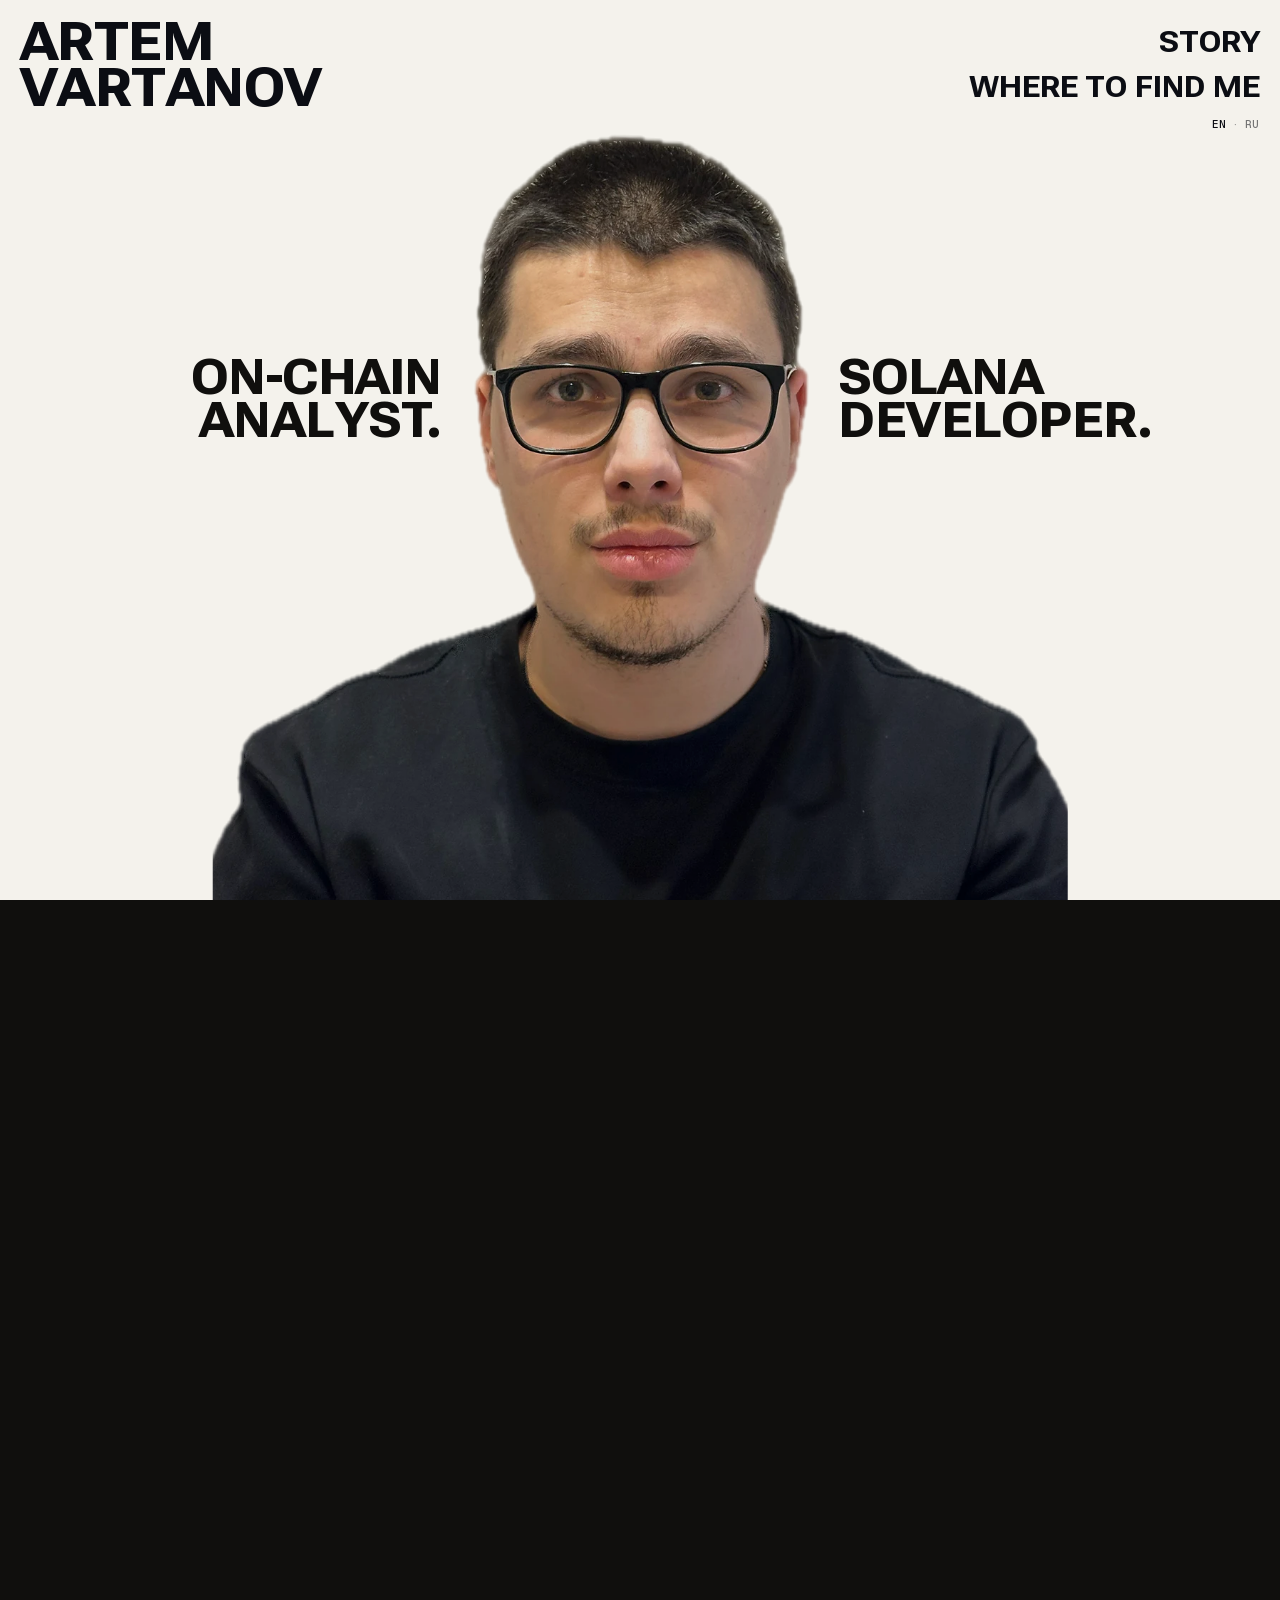
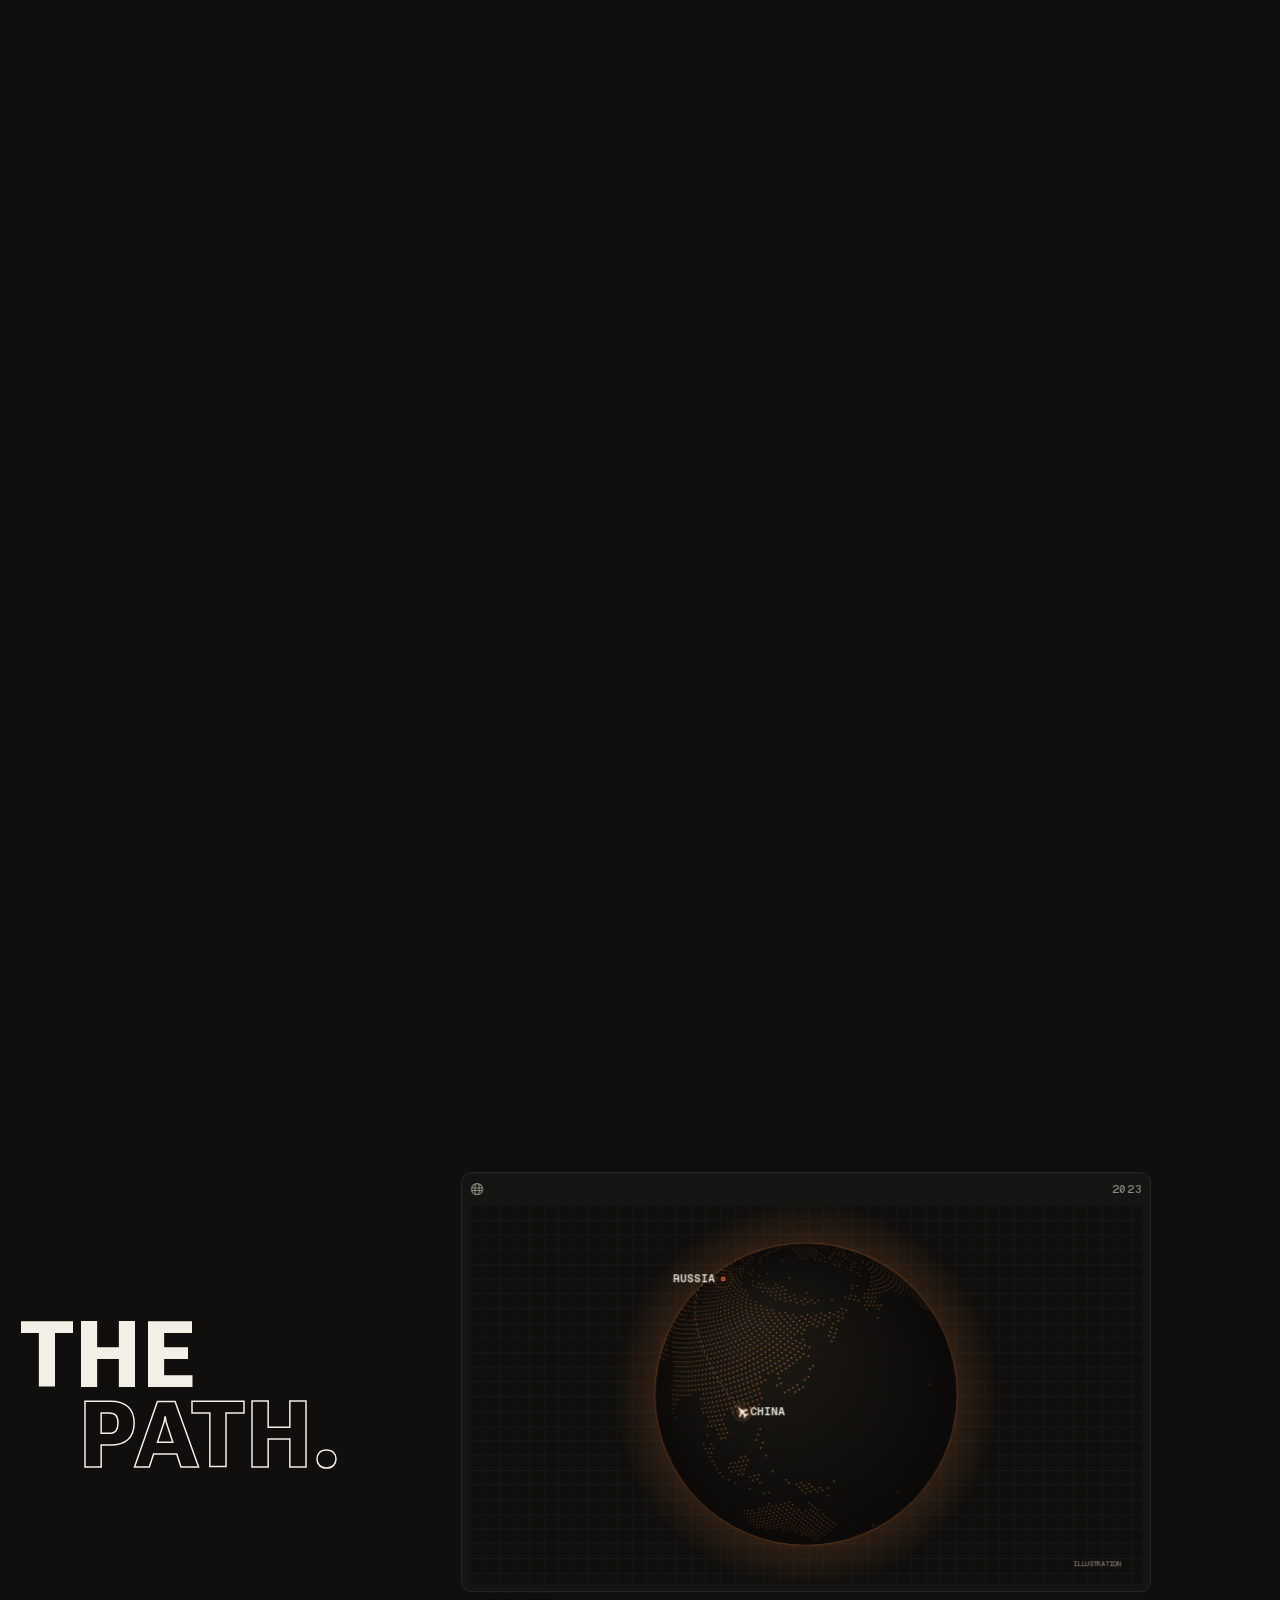
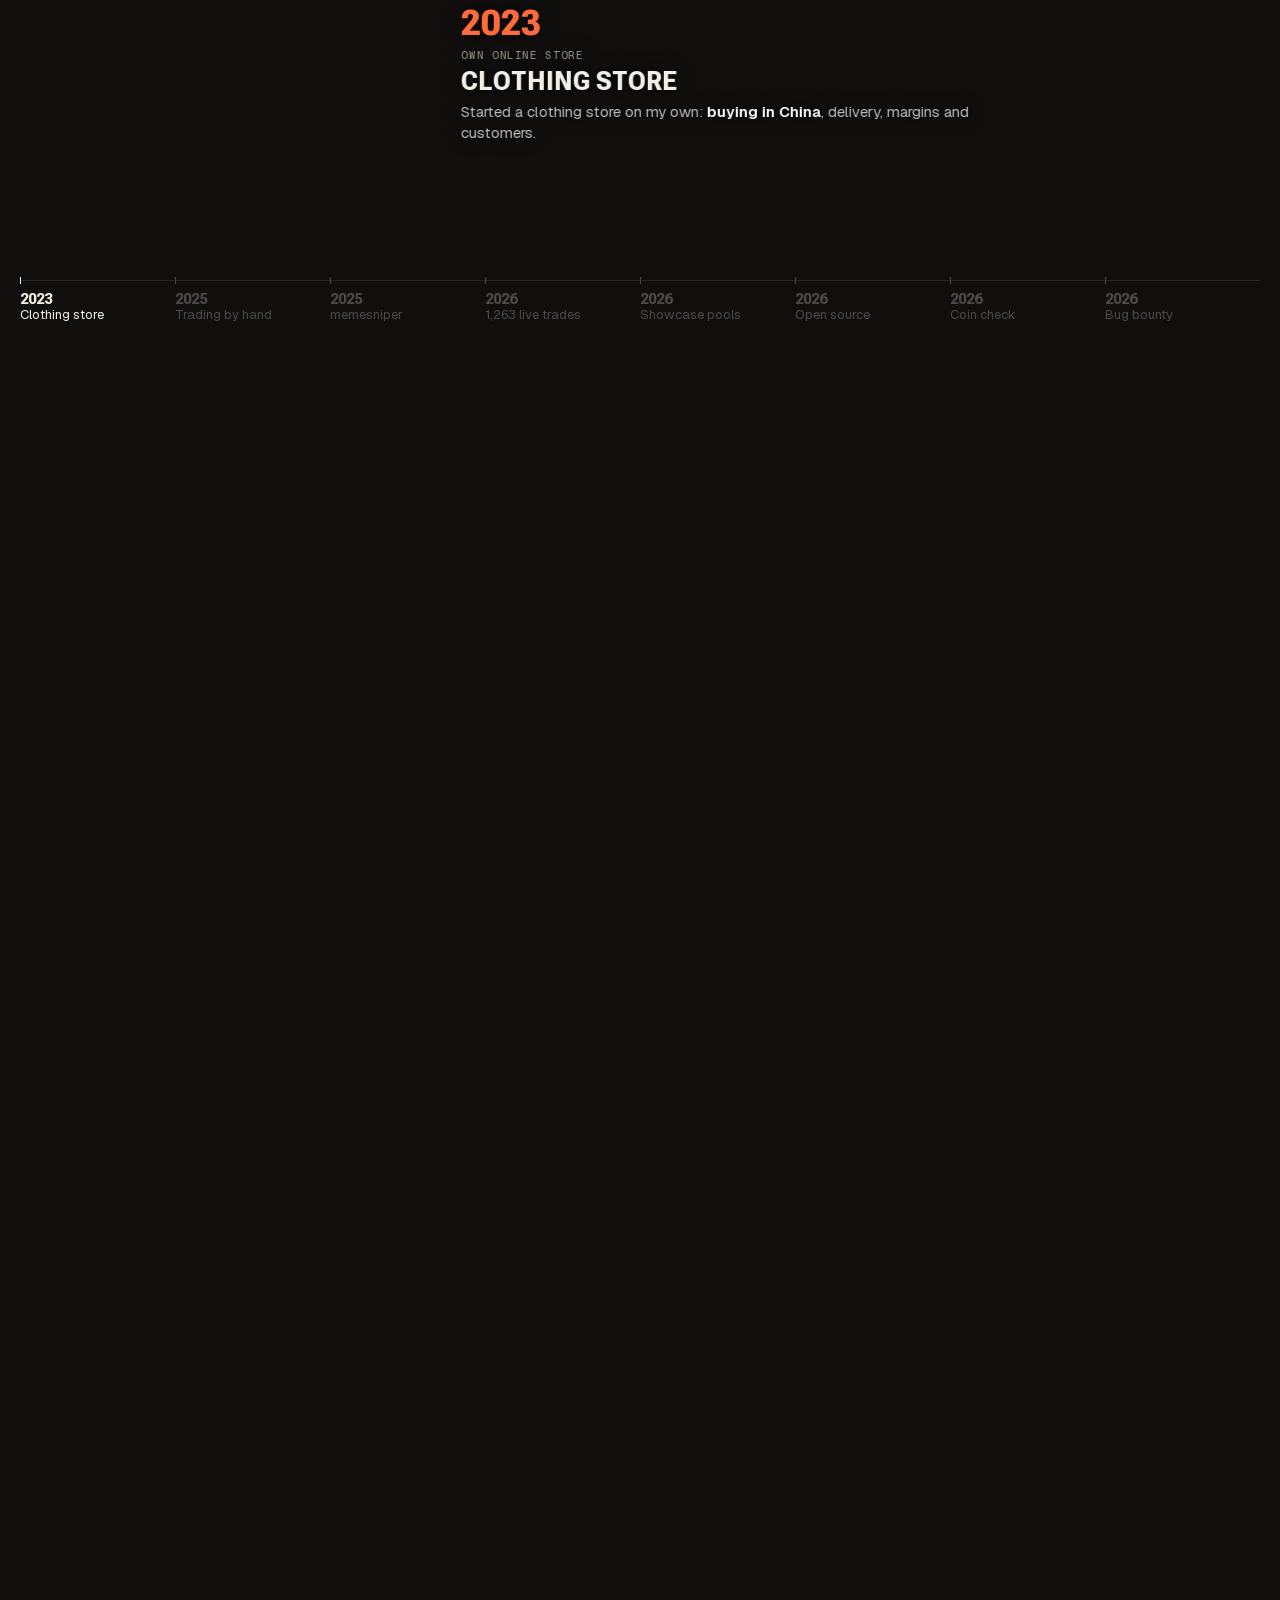
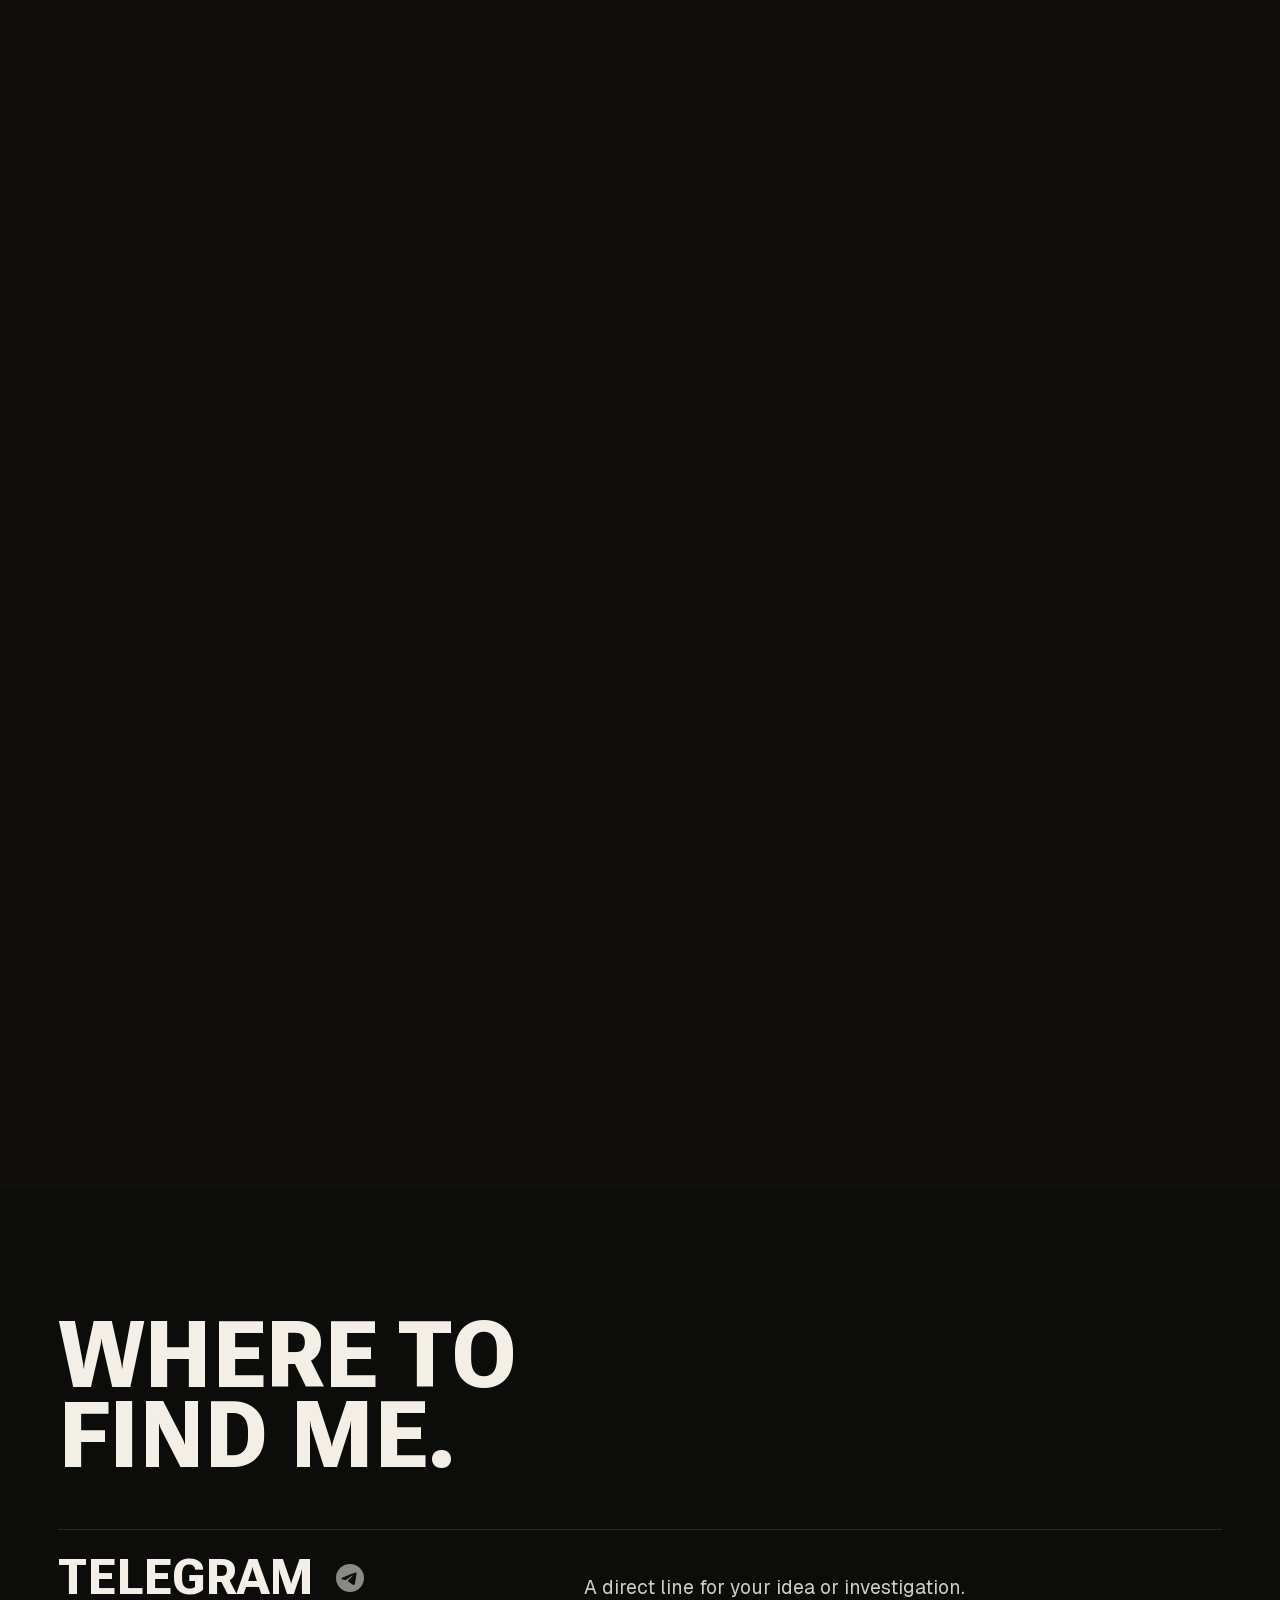
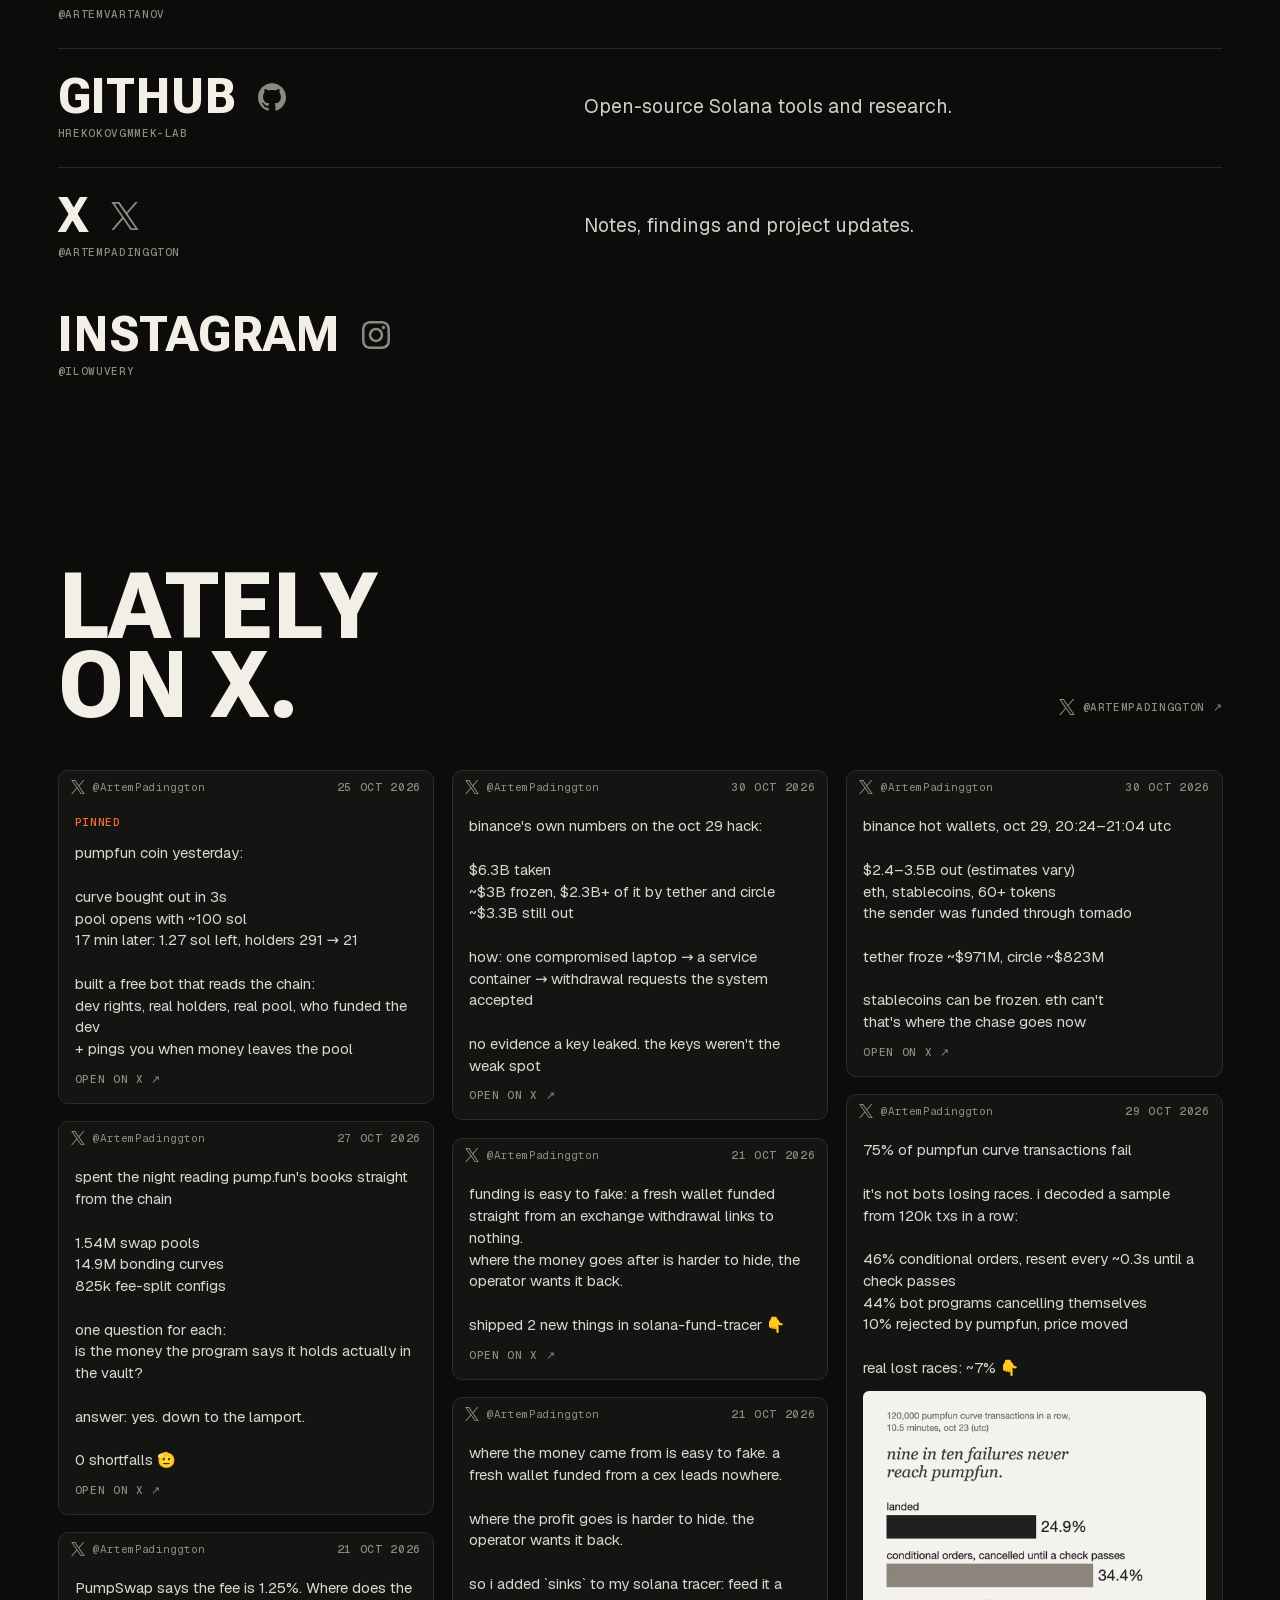
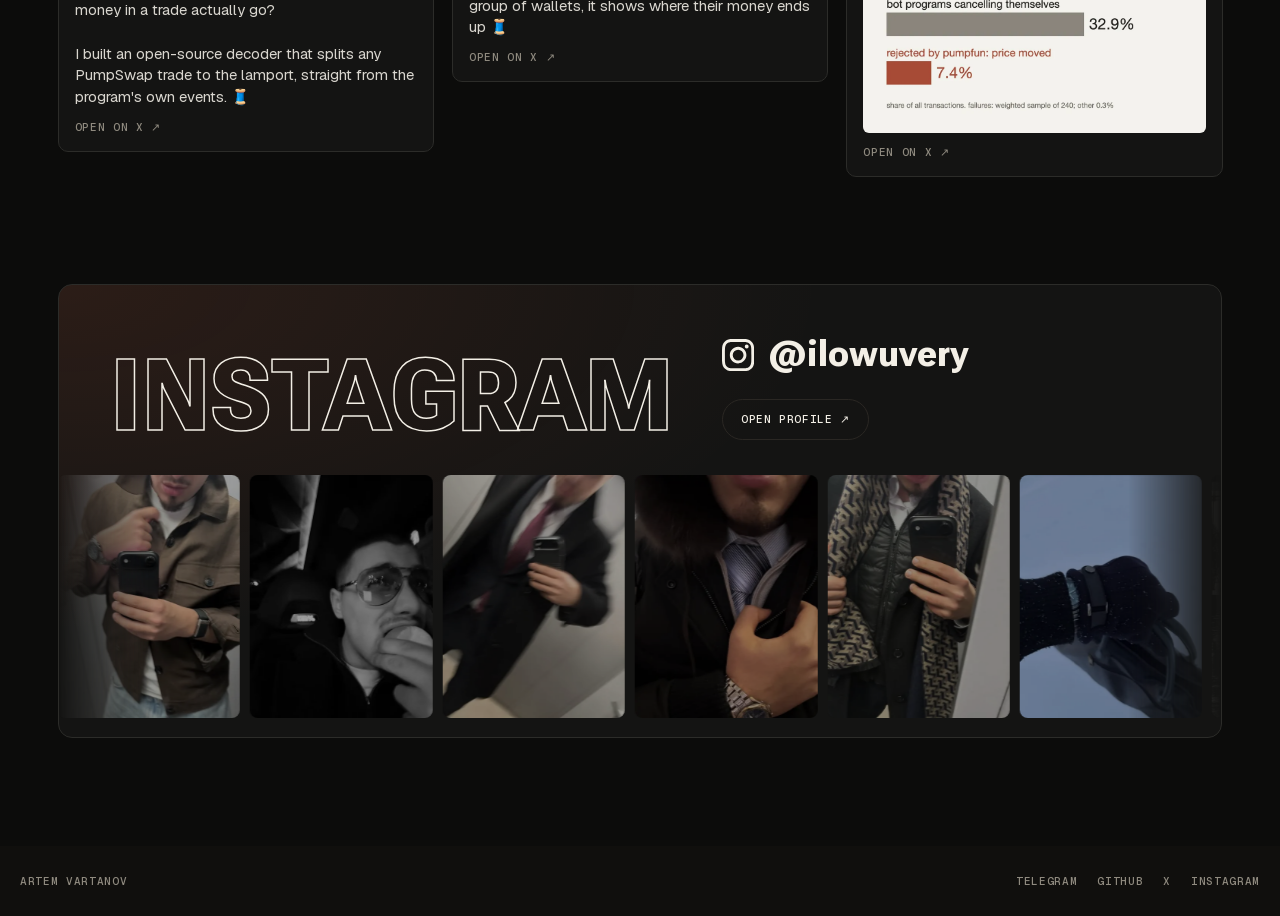
==== commit 30130770: "2023 chapter: rotating dotted globe with China and Russia and a small plane flying between them Co-A" ====
--- a/index.html
+++ b/index.html
@@ -25,8 +25,8 @@
 <link rel="stylesheet" href="/css/site.css?v=d78eeaf0ca">
 <style>:root{--studio:#F4F2EC;--ink:#100F0D;--paper:#F3EFE6;--soft:#8F8A7F;--line:#2A2723;--signal:#FF6B3D}html[data-lang="en"] [data-l]:not([data-l="en"]){display:none!important}html[data-lang="ru"] [data-l]:not([data-l="ru"]){display:none!important}html[data-lang="en"] .nav>a[data-acc~="en"]{padding-top:max(0px,calc(var(--nav-fs)*1.06 - var(--wm-fs)*.86*2/3))}html[data-lang="en"] .nav:has(>a[data-acc~="en"]) .langs{height:calc(var(--wm-fs)*.86*2/3 - max(0px,calc(var(--nav-fs)*1.06 - var(--wm-fs)*.86*2/3)))}html[data-lang="ru"] .nav>a[data-acc~="ru"]{padding-top:max(0px,calc(var(--nav-fs)*1.06 - var(--wm-fs)*.86*2/3))}html[data-lang="ru"] .nav:has(>a[data-acc~="ru"]) .langs{height:calc(var(--wm-fs)*.86*2/3 - max(0px,calc(var(--nav-fs)*1.06 - var(--wm-fs)*.86*2/3)))}</style>
 <script>(function(){var d=document.documentElement,L=["en", "ru"],l=null;d.classList.remove('no-js');d.classList.add('js');try{var q=new URLSearchParams(location.search).get('lang');if(L.indexOf(q)>=0)l=q}catch(e){}if(!l){try{l=localStorage.getItem('lang')}catch(e){}}if(L.indexOf(l)<0){var n=(navigator.language||'').toLowerCase();l=L.indexOf('ru')>=0&&n.indexOf('ru')===0?'ru':L[0]}d.lang=l;d.setAttribute('data-lang',l);if(!matchMedia('(prefers-reduced-motion: reduce)').matches){d.classList.add('anim');if(!location.hash)d.classList.add('intro')}if(!location.hash&&'scrollRestoration' in history)history.scrollRestoration='manual'})();</script>
-<script type="importmap">{"imports": {"/js/field-lite.js": "/js/field-lite.js?v=cd86bececf", "/js/fx.js": "/js/fx.js?v=5290f8dd87", "/js/hero/canvases.js": "/js/hero/canvases.js?v=019b7c9fc0", "/js/hero/fluid.js": "/js/hero/fluid.js?v=76f45bdca0", "/js/hero/glsl.js": "/js/hero/glsl.js?v=1703db7d9c", "/js/hero/hud.js": "/js/hero/hud.js?v=d265411c98", "/js/hero/palettes.js": "/js/hero/palettes.js?v=5a8bba6796", "/js/hero/portrait.js": "/js/hero/portrait.js?v=6eb3cfaf79", "/js/hero/stage.js": "/js/hero/stage.js?v=fbee642003", "/js/main.js": "/js/main.js?v=f6a9d3c316", "/js/story-art.js": "/js/story-art.js?v=74ca79edc9", "/js/story.js": "/js/story.js?v=d380c84e88", "/vendor/three-0.185.1/three.core.min.js": "/vendor/three-0.185.1/three.core.min.js?v=05b2609338", "/vendor/three-0.185.1/three.module.min.js": "/vendor/three-0.185.1/three.module.min.js?v=86bcee248b", "/vendor/lenis-1.1.13/lenis.mjs": "/vendor/lenis-1.1.13/lenis.mjs?v=1f6d3de9b2"}}</script>
-<script type="module" src="/js/main.js?v=f6a9d3c316"></script>
+<script type="importmap">{"imports": {"/js/field-lite.js": "/js/field-lite.js?v=cd86bececf", "/js/fx.js": "/js/fx.js?v=5290f8dd87", "/js/hero/canvases.js": "/js/hero/canvases.js?v=019b7c9fc0", "/js/hero/fluid.js": "/js/hero/fluid.js?v=76f45bdca0", "/js/hero/glsl.js": "/js/hero/glsl.js?v=1703db7d9c", "/js/hero/hud.js": "/js/hero/hud.js?v=d265411c98", "/js/hero/palettes.js": "/js/hero/palettes.js?v=5a8bba6796", "/js/hero/portrait.js": "/js/hero/portrait.js?v=6eb3cfaf79", "/js/hero/stage.js": "/js/hero/stage.js?v=fbee642003", "/js/main.js": "/js/main.js?v=2ec98e948f", "/js/story-art.js": "/js/story-art.js?v=74ca79edc9", "/js/story-globe.js": "/js/story-globe.js?v=3f327d6f12", "/js/story.js": "/js/story.js?v=d380c84e88", "/vendor/three-0.185.1/three.core.min.js": "/vendor/three-0.185.1/three.core.min.js?v=05b2609338", "/vendor/three-0.185.1/three.module.min.js": "/vendor/three-0.185.1/three.module.min.js?v=86bcee248b", "/vendor/lenis-1.1.13/lenis.mjs": "/vendor/lenis-1.1.13/lenis.mjs?v=1f6d3de9b2"}}</script>
+<script type="module" src="/js/main.js?v=2ec98e948f"></script>
 <script type="application/json" id="site-config">{"langs": ["en", "ru"], "domain": "artemvartanov.com", "theme": {"studio": "#F4F2EC", "ink": "#100F0D", "paper": "#F3EFE6", "soft": "#8F8A7F", "line": "#2A2723", "signal": "#FF6B3D", "palette": "amber"}, "hero": {"headline": {"left": {"en": ["On-chain", "analyst."], "ru": ["Ончейн-", "аналитик."]}, "right": {"en": ["Solana", "developer."], "ru": ["Разработчик", "на Solana."]}}, "hint": {"mouse": {"en": ["Move the cursor to open", "Scroll for the story"], "ru": ["Проведи — откроется", "Листай глубже"]}, "touch": {"en": ["Tap to open", "Scroll for the story"], "ru": ["Коснись", "Листай глубже"]}}, "readout": {"title": {"en": "Mesh · 478 points", "ru": "Сетка лица · 478 точек"}, "yaw": "Yaw", "pitch": "Pitch", "states": {"tracking": "Tracking", "scanning": "Scanning", "split": "Split", "converting": "Converting", "dissolving": "Dissolving", "offline": "Offline"}, "tracked": [[468, "R EYE"], [473, "L EYE"], [1, "NOSE"], [61, ""], [291, ""], [152, "CHIN"]]}, "tuning": {"stageVh": 420, "beats": [0.1, 0.35, 0.53, 0.72], "storyEntersAt": 0.4, "depthStrength": 0.22, "planeSegments": [200, 300], "fovDeg": 28, "cropDesktop": [0.07, 0.86], "phone": {"breakpoint": 760, "hairTopV": 0.185, "hairTopScreen": 0.2, "minTopPx": 135, "perPxFactor": 0.508}, "dprMax": {"phone": 1.5, "desktop": 2}, "turn": {"yawRad": 0.27, "pitchRad": 0.105, "ease": 0.05, "idleAfterS": 4, "drift": {"yaw": 0.05, "pitch": 0.02, "touchYaw": 0.13, "touchPitch": 0.05}}, "fluid": {"simRes": 128, "dyeRes": 512, "pressureIters": 18, "curl": 5, "fade": 0.985, "fadeTouch": 0.9785, "ink": 1.8, "stepPx": 14, "maxSteps": 12, "force": 4200, "sleepSteps": 260, "inkRadius": 0.00026, "pushRadius": 0.00038, "squash": 2.6, "blurPasses": 3}, "mask": {"inkCut": [0.16, 0.19], "codeRim": [0.08, 0.12, 0.15, 0.18], "codeHz": 9}, "field": {"scalePx": 560, "levels": 13, "cell": [7, 14], "gridPx": 28, "swirlSigma2": 40000, "swirlAmt": 0.15, "bitHz": 1.2}, "eyes": {"radius": 0.024, "lookMax": 0.011, "lookEase": 0.15, "glow": [1.0, 0.6, 0.22]}, "machineCutV": 0.104, "scan": {"firstAtS": 2, "sweepS": 2.7, "pauseS": 1.0}, "dissolve": {"from": 0.23, "to": 1.22, "cameraPullback": 0.06}, "nameDecode": {"holdMs": 350, "durMs": 1100, "stepMs": 55, "fallbackMs": 5000}, "backShadow": 0.28, "faceBrightness": 0.9}, "machineConcept": "robot", "assets": {"face": "/assets/hero/face.webp?v=fa868ee5be", "machine": "/assets/hero/machine.webp?v=5a118910fe", "depth": "/assets/hero/depth.webp?v=785a9c841d", "mesh": "/assets/hero/mesh.json?v=c3fb53e485", "fallback": "/assets/hero/face.webp?v=fa868ee5be", "shadow": "/assets/hero/shadow.webp?v=37bb5fc9e1"}, "points": {"1": [0.50392, 0.48998], "10": [0.4991, 0.31891], "61": [0.44248, 0.54965], "152": [0.50606, 0.64387], "234": [0.33018, 0.46038], "291": [0.56809, 0.54991], "454": [0.67564, 0.45699], "468": [0.41904, 0.41331], "473": [0.58065, 0.41344]}}, "story": {"years": ["2023", "2025", "2025", "2026", "2026", "2026", "2026", "2026"], "fullTimeFrom": null, "stagger": [-1, 0.6, -1, 1, -0.6, 0.8, -0.8, 0]}}</script>
 </head>
 <body>
@@ -52,7 +52,7 @@
     <h2 class="story-title"><span data-l="en" class="ls"><span class="l1"><span>The</span></span><span class="l2 outline"><span>path.</span></span></span><span data-l="ru" class="ls"><span class="l1"><span>Путь</span></span><span class="l2 outline"><span>дальше.</span></span></span></h2>
     <div class="track" id="track"><article class="card wide" style="--ar:1.7778;--st:-1" data-i="0" data-year="2023">
   <div class="shot"><div class="bar"><span class="icons"><svg class="ic" aria-hidden="true"><use href="#i-web"/></svg></span><span class="yr mono">2023</span></div>
-    <div class="frame" data-art="/assets/story/art-store.json?v=0a00b5f661" data-ov-en="/assets/story/art-store-en.webp?v=2cfcb5d94c" data-ov-ru="/assets/story/art-store-ru.webp?v=df023ebd1f"><img class="media" data-l="en" src="/assets/story/2023-store-en.webp?v=bd46669008" alt="Clothing store" data-en="Clothing store" data-ru="Магазин одежды" width="1280" height="720" loading="lazy" decoding="async"><img class="media" data-l="ru" src="/assets/story/2023-store-ru.webp?v=70af3cb264" alt="Clothing store" data-en="Clothing store" data-ru="Магазин одежды" width="1280" height="720" loading="lazy" decoding="async"><i class="curtain" aria-hidden="true"></i></div></div>
+    <div class="frame" data-globe="/assets/story/globe-land.json?v=0565a148f9" data-globe-cfg="{&quot;from&quot;:{&quot;lat&quot;:23.13,&quot;lon&quot;:113.26,&quot;label&quot;:{&quot;en&quot;:&quot;China&quot;,&quot;ru&quot;:&quot;Китай&quot;}},&quot;to&quot;:{&quot;lat&quot;:55.76,&quot;lon&quot;:37.62,&quot;label&quot;:{&quot;en&quot;:&quot;Russia&quot;,&quot;ru&quot;:&quot;Россия&quot;}},&quot;tag&quot;:{&quot;en&quot;:&quot;Illustration&quot;,&quot;ru&quot;:&quot;Иллюстрация&quot;}}"><img class="media" data-l="en" src="/assets/story/2023-globe-en.webp?v=4aa9f69189" alt="Clothing store" data-en="Clothing store" data-ru="Магазин одежды" width="1280" height="720" loading="lazy" decoding="async"><img class="media" data-l="ru" src="/assets/story/2023-globe-ru.webp?v=e7b19a7041" alt="Clothing store" data-en="Clothing store" data-ru="Магазин одежды" width="1280" height="720" loading="lazy" decoding="async"><i class="curtain" aria-hidden="true"></i></div></div>
   <div class="cap"><div class="cap-year">2023</div><div class="cap-plat mono"><span data-l="en">Own online store</span><span data-l="ru">Свой интернет-магазин</span></div>
     <h3 class="cap-title"><span data-l="en">Clothing store</span><span data-l="ru">Магазин одежды</span></h3><p class="cap-line"><span data-l="en">Started a clothing store on my own: <b>buying in China</b>, delivery, margins and customers.</span><span data-l="ru">Сам запустил магазин одежды: <b>закупки в Китае</b>, доставка, расчёт прибыли и клиенты.</span></p></div>
 </article>
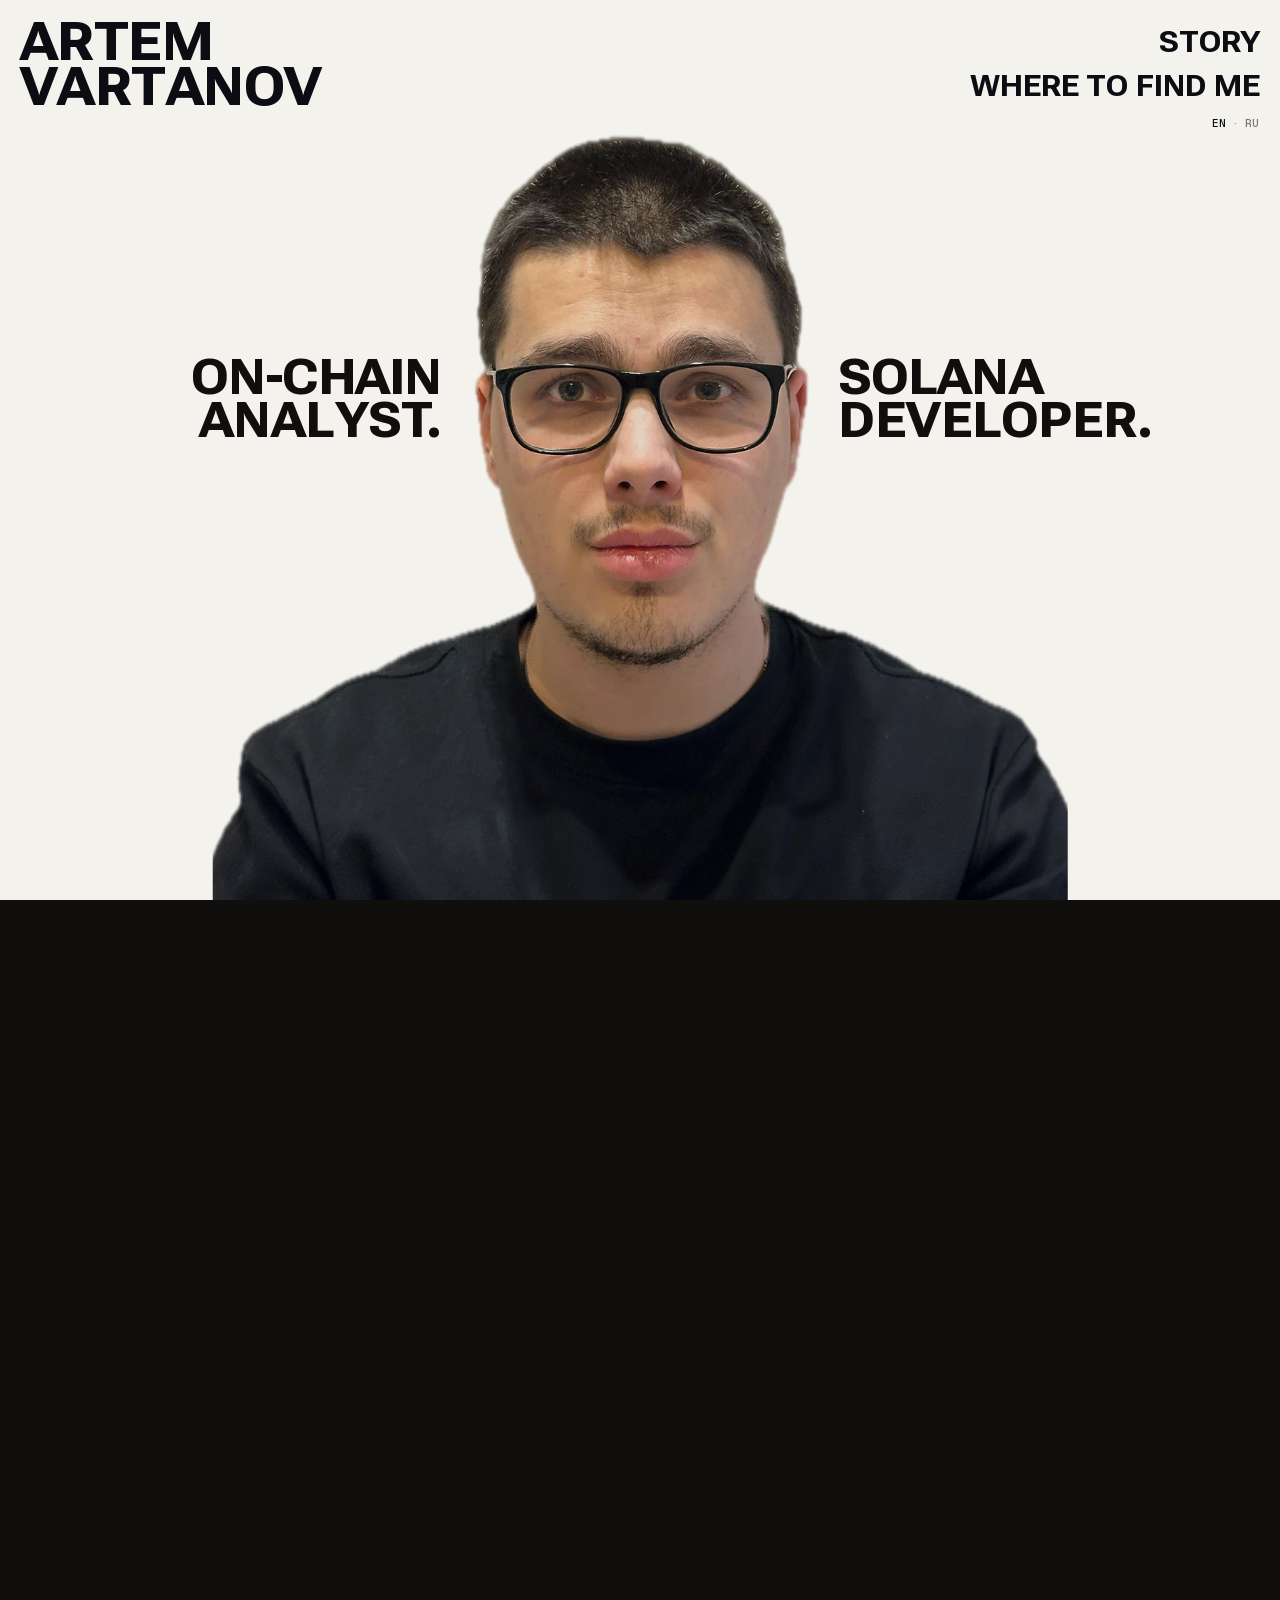
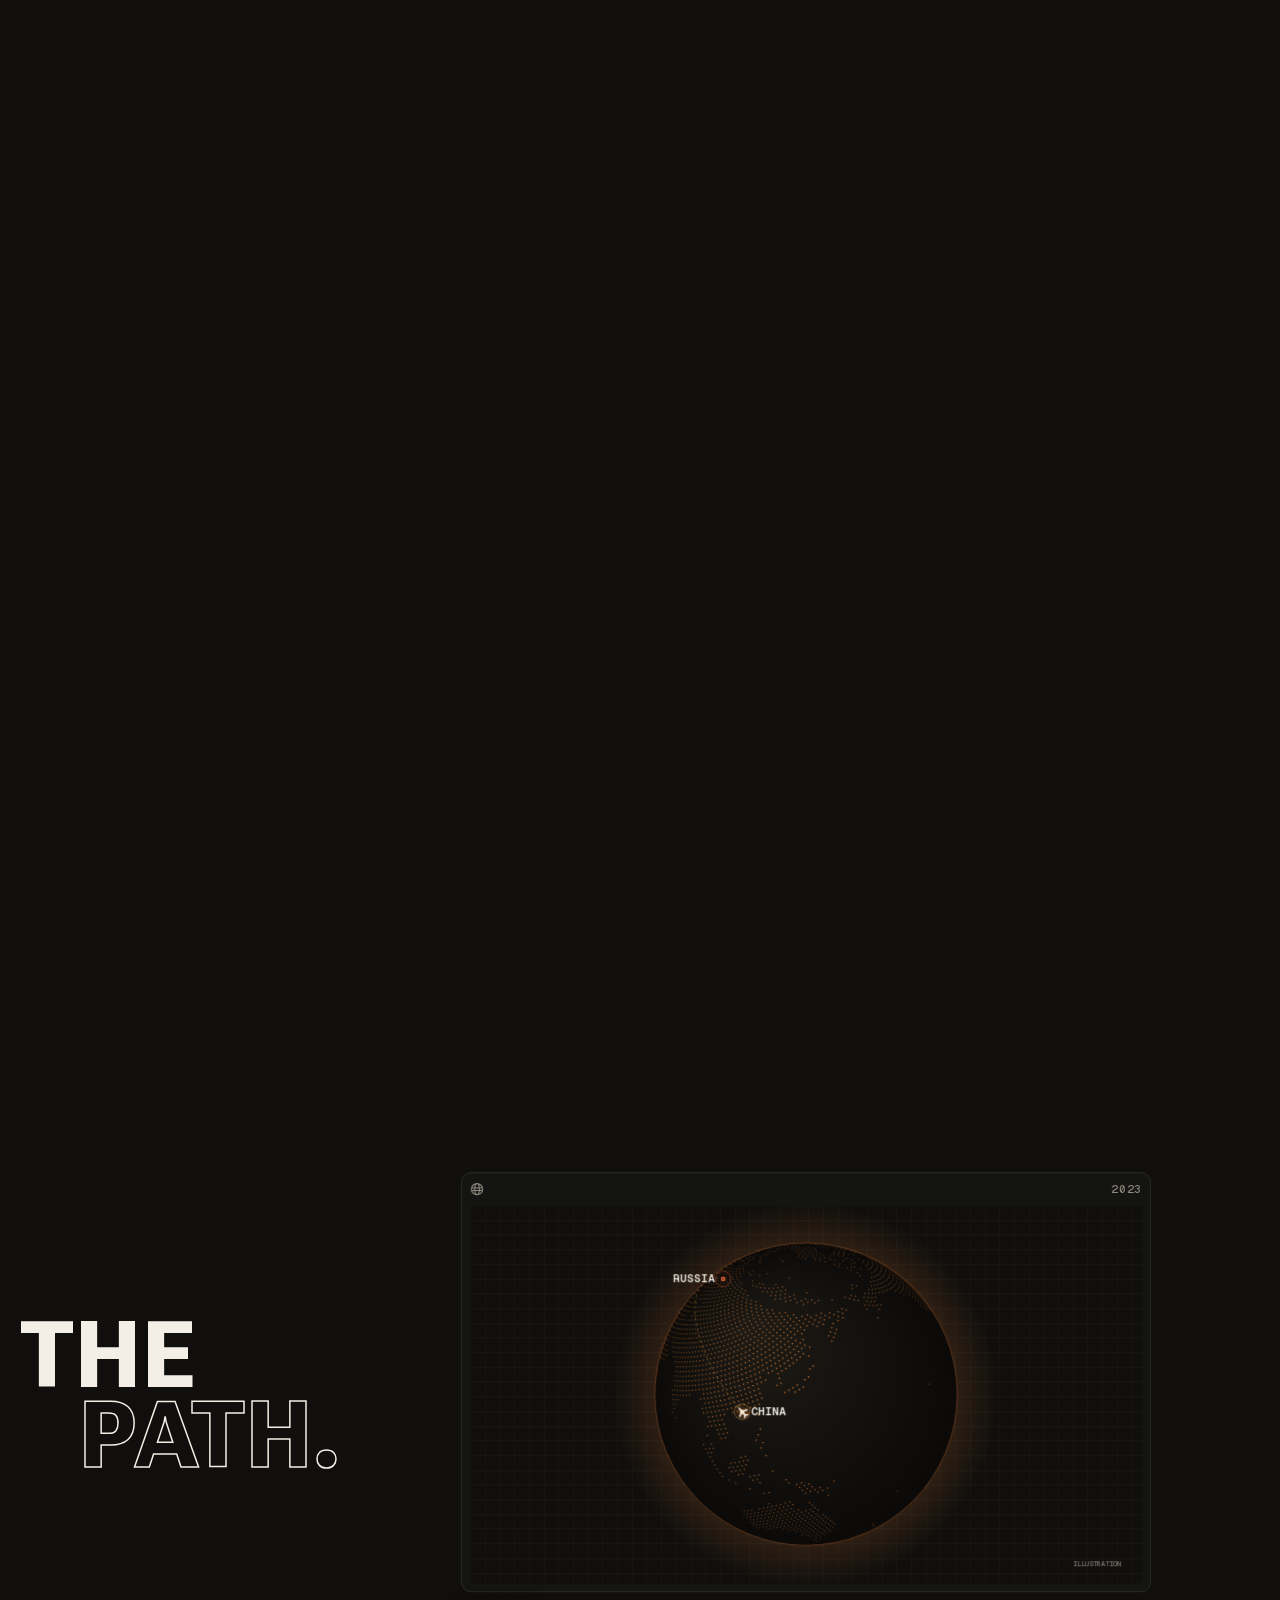
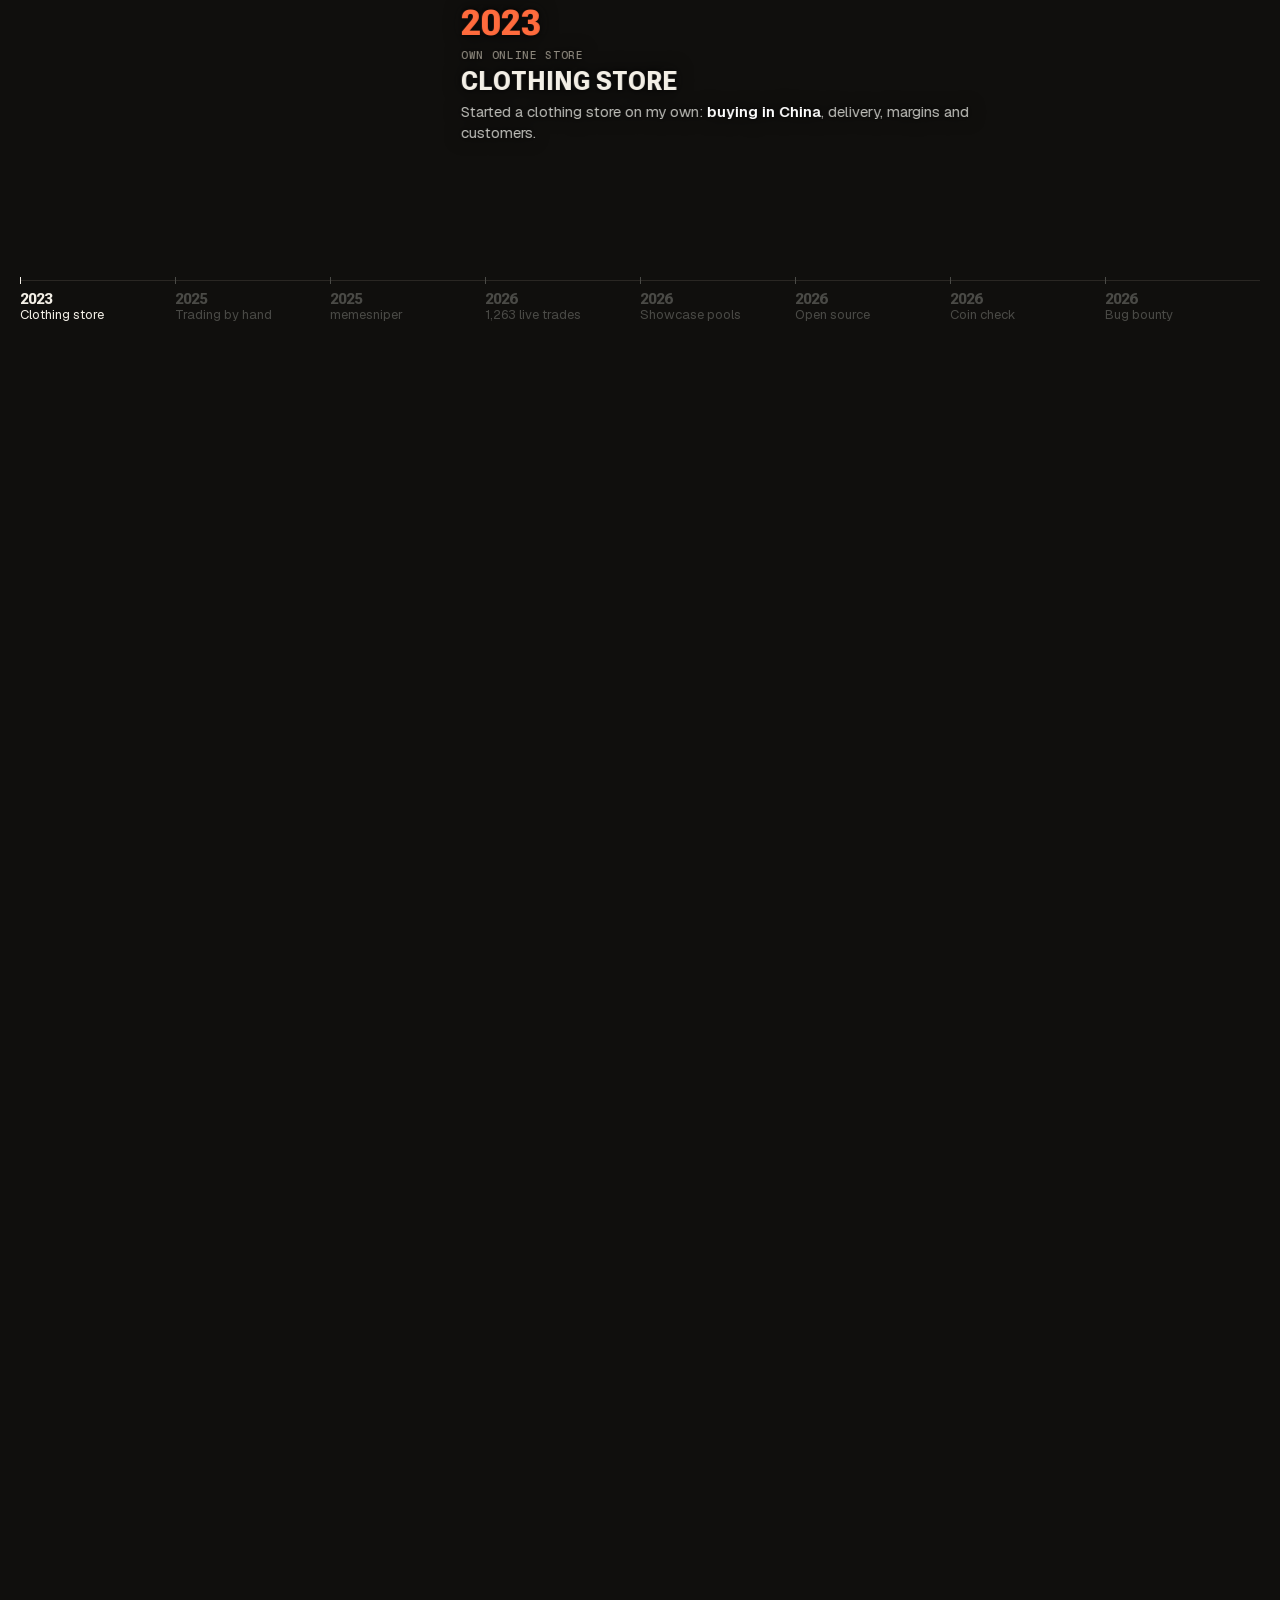
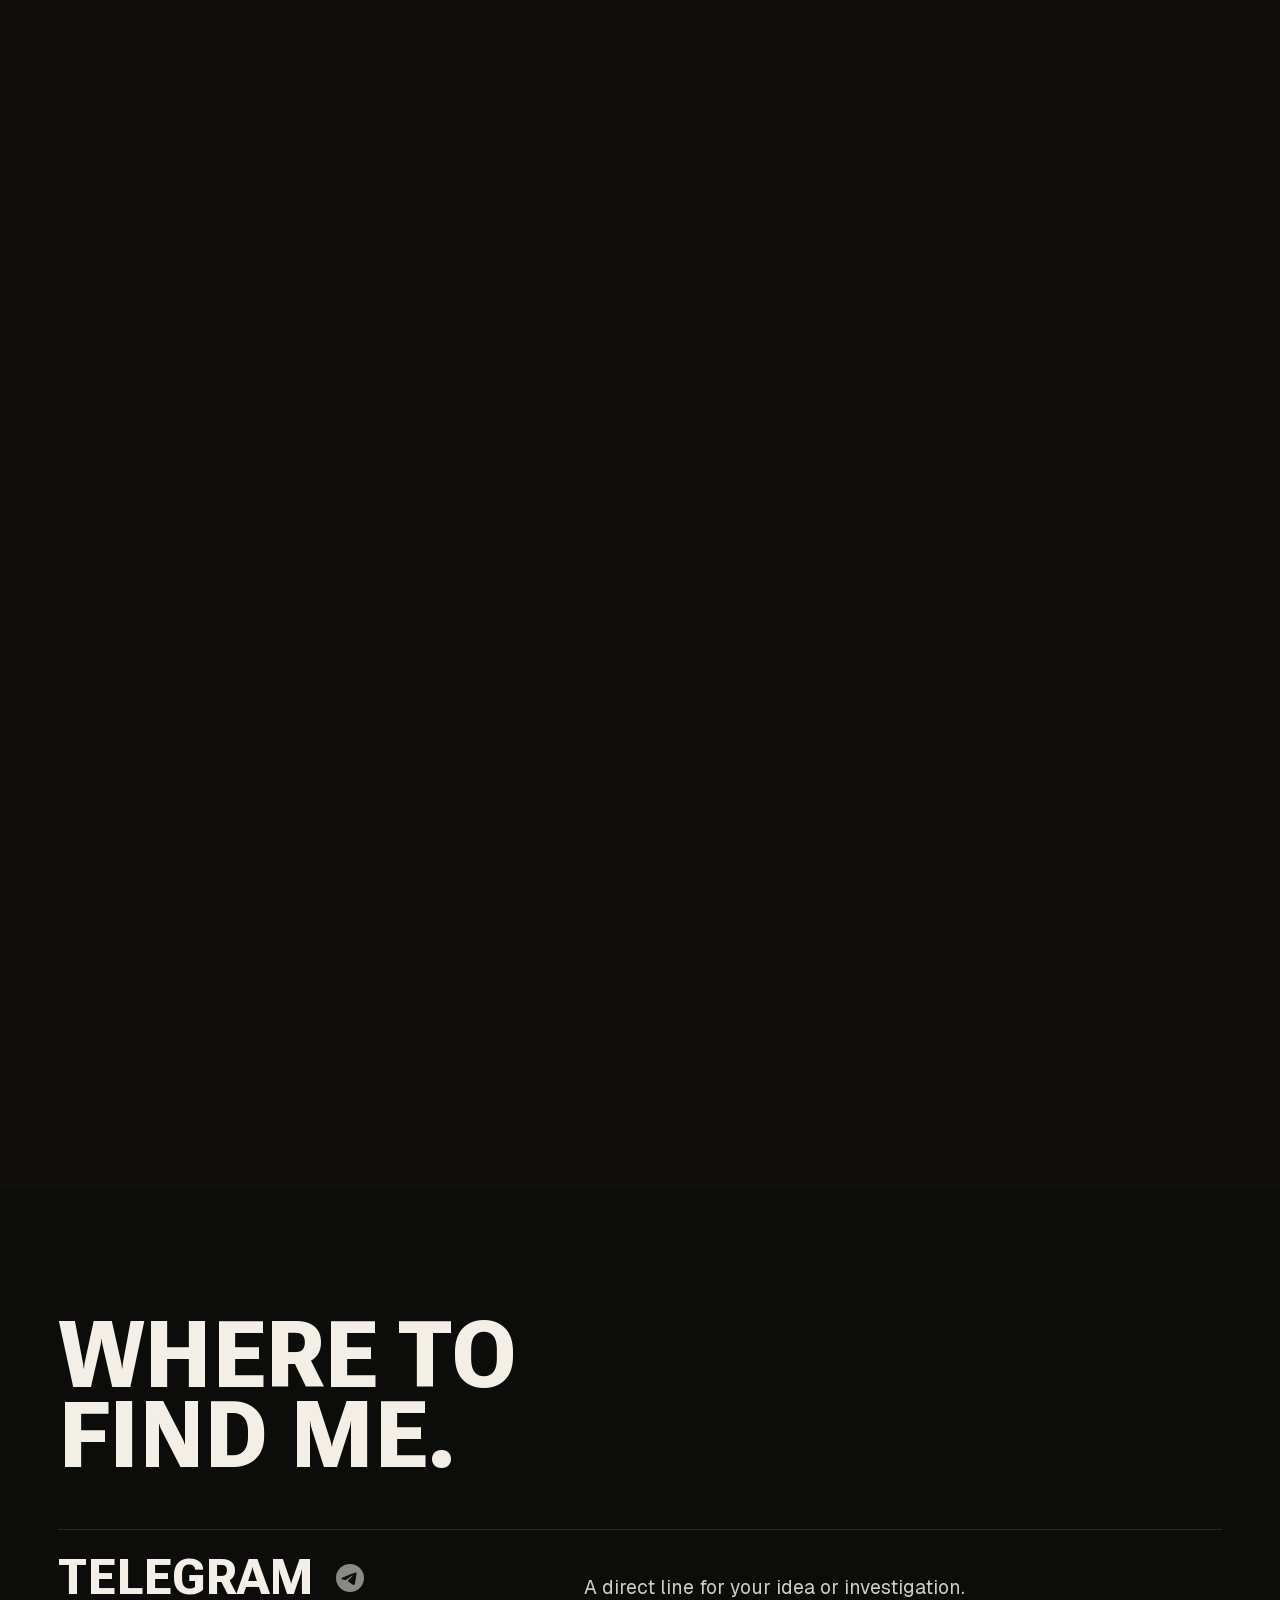
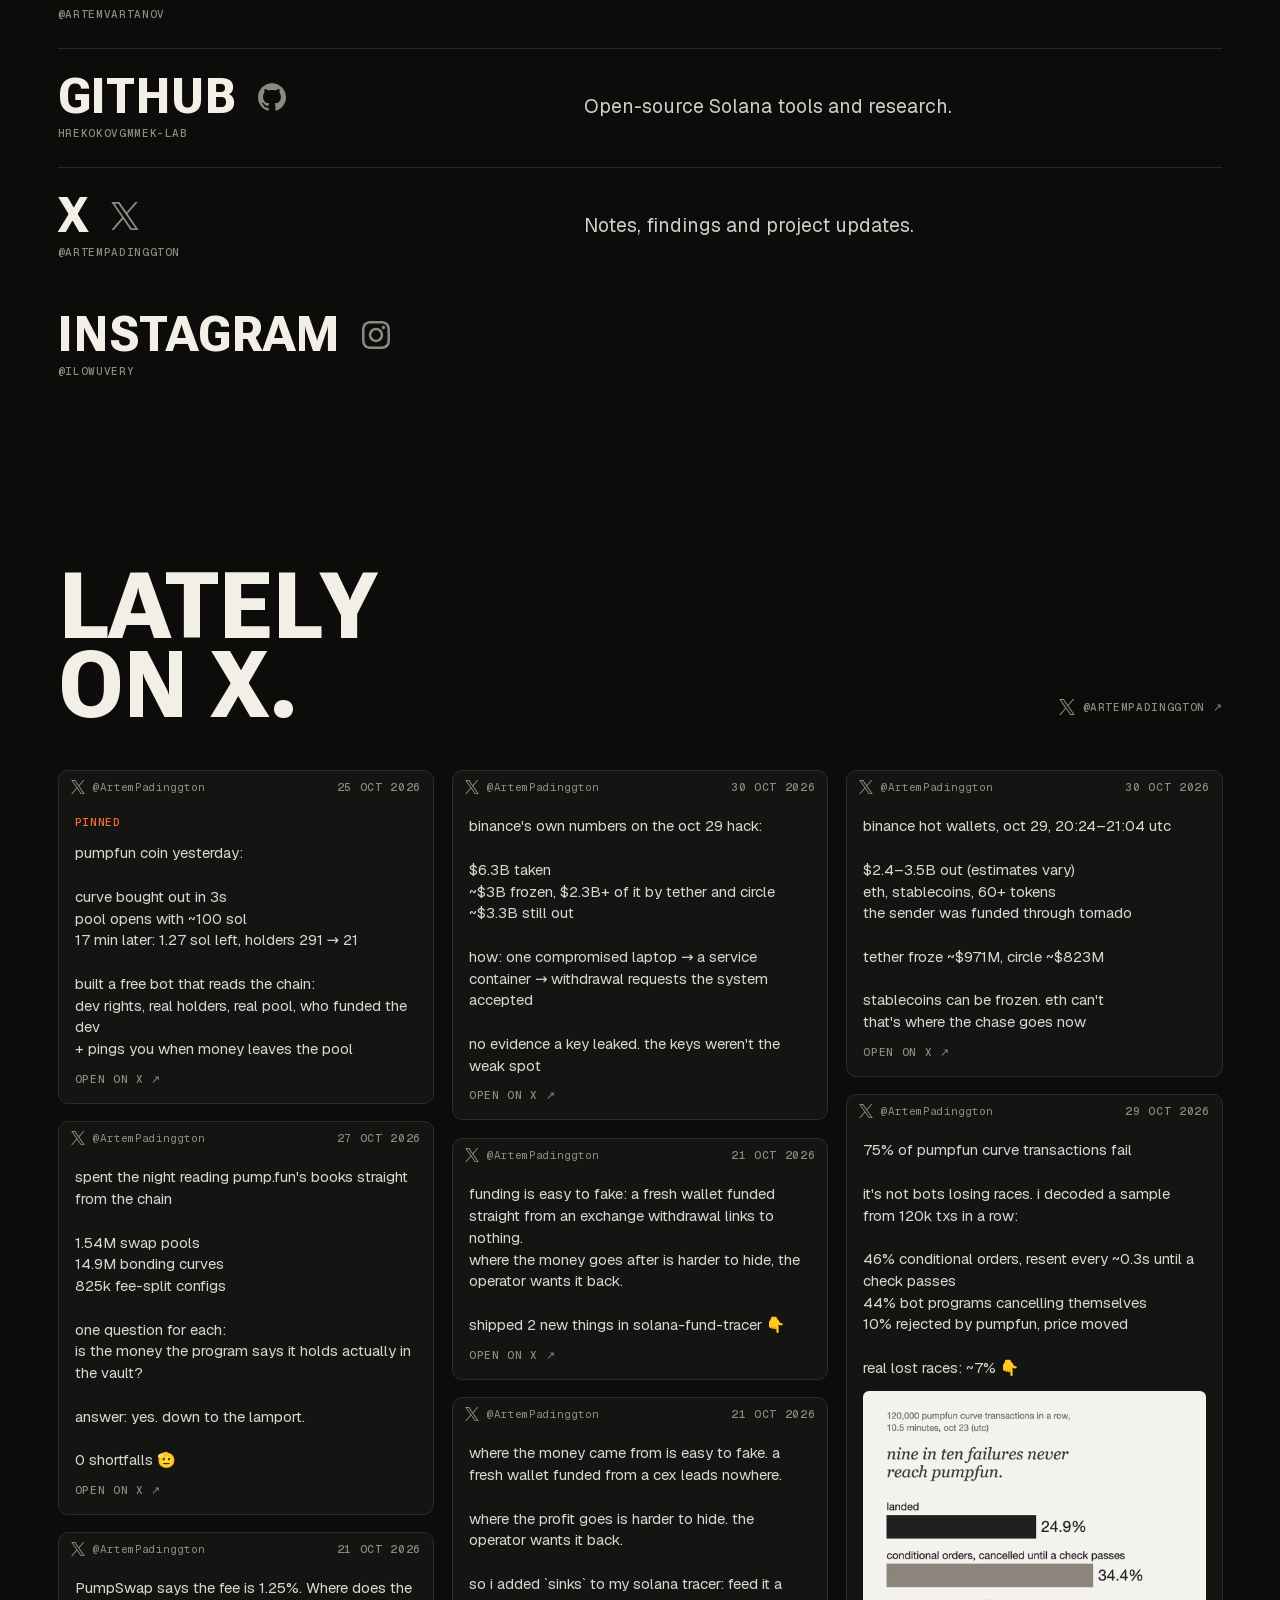
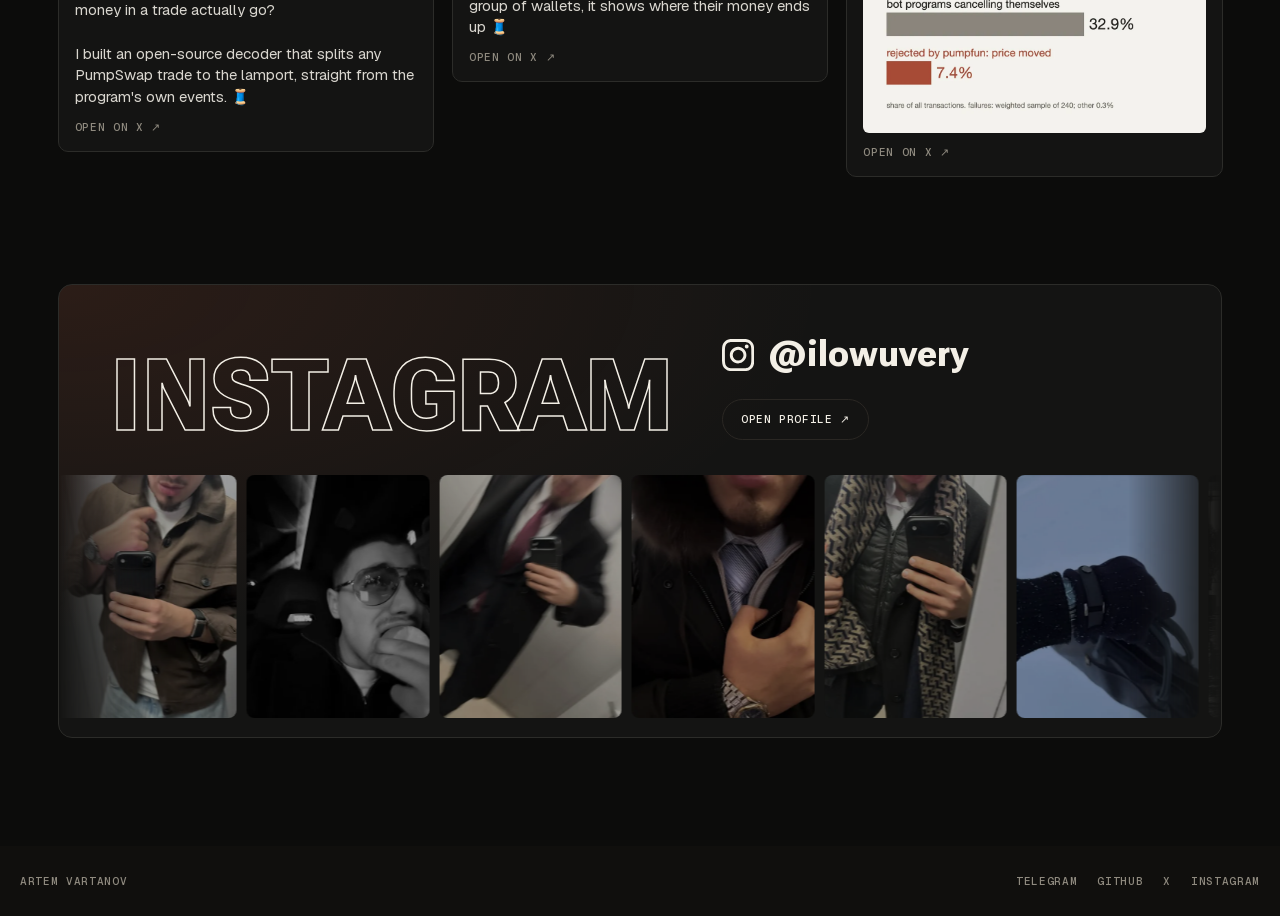
==== commit ef4e3dfb: "Bug bounty chapter: live scrolling code with a reading bar and a sandbox terminal instead of the sta" ====
--- a/index.html
+++ b/index.html
@@ -25,8 +25,8 @@
 <link rel="stylesheet" href="/css/site.css?v=d78eeaf0ca">
 <style>:root{--studio:#F4F2EC;--ink:#100F0D;--paper:#F3EFE6;--soft:#8F8A7F;--line:#2A2723;--signal:#FF6B3D}html[data-lang="en"] [data-l]:not([data-l="en"]){display:none!important}html[data-lang="ru"] [data-l]:not([data-l="ru"]){display:none!important}html[data-lang="en"] .nav>a[data-acc~="en"]{padding-top:max(0px,calc(var(--nav-fs)*1.06 - var(--wm-fs)*.86*2/3))}html[data-lang="en"] .nav:has(>a[data-acc~="en"]) .langs{height:calc(var(--wm-fs)*.86*2/3 - max(0px,calc(var(--nav-fs)*1.06 - var(--wm-fs)*.86*2/3)))}html[data-lang="ru"] .nav>a[data-acc~="ru"]{padding-top:max(0px,calc(var(--nav-fs)*1.06 - var(--wm-fs)*.86*2/3))}html[data-lang="ru"] .nav:has(>a[data-acc~="ru"]) .langs{height:calc(var(--wm-fs)*.86*2/3 - max(0px,calc(var(--nav-fs)*1.06 - var(--wm-fs)*.86*2/3)))}</style>
 <script>(function(){var d=document.documentElement,L=["en", "ru"],l=null;d.classList.remove('no-js');d.classList.add('js');try{var q=new URLSearchParams(location.search).get('lang');if(L.indexOf(q)>=0)l=q}catch(e){}if(!l){try{l=localStorage.getItem('lang')}catch(e){}}if(L.indexOf(l)<0){var n=(navigator.language||'').toLowerCase();l=L.indexOf('ru')>=0&&n.indexOf('ru')===0?'ru':L[0]}d.lang=l;d.setAttribute('data-lang',l);if(!matchMedia('(prefers-reduced-motion: reduce)').matches){d.classList.add('anim');if(!location.hash)d.classList.add('intro')}if(!location.hash&&'scrollRestoration' in history)history.scrollRestoration='manual'})();</script>
-<script type="importmap">{"imports": {"/js/field-lite.js": "/js/field-lite.js?v=cd86bececf", "/js/fx.js": "/js/fx.js?v=5290f8dd87", "/js/hero/canvases.js": "/js/hero/canvases.js?v=019b7c9fc0", "/js/hero/fluid.js": "/js/hero/fluid.js?v=76f45bdca0", "/js/hero/glsl.js": "/js/hero/glsl.js?v=1703db7d9c", "/js/hero/hud.js": "/js/hero/hud.js?v=d265411c98", "/js/hero/palettes.js": "/js/hero/palettes.js?v=5a8bba6796", "/js/hero/portrait.js": "/js/hero/portrait.js?v=6eb3cfaf79", "/js/hero/stage.js": "/js/hero/stage.js?v=fbee642003", "/js/main.js": "/js/main.js?v=2ec98e948f", "/js/story-art.js": "/js/story-art.js?v=74ca79edc9", "/js/story-globe.js": "/js/story-globe.js?v=3f327d6f12", "/js/story.js": "/js/story.js?v=d380c84e88", "/vendor/three-0.185.1/three.core.min.js": "/vendor/three-0.185.1/three.core.min.js?v=05b2609338", "/vendor/three-0.185.1/three.module.min.js": "/vendor/three-0.185.1/three.module.min.js?v=86bcee248b", "/vendor/lenis-1.1.13/lenis.mjs": "/vendor/lenis-1.1.13/lenis.mjs?v=1f6d3de9b2"}}</script>
-<script type="module" src="/js/main.js?v=2ec98e948f"></script>
+<script type="importmap">{"imports": {"/js/field-lite.js": "/js/field-lite.js?v=cd86bececf", "/js/fx.js": "/js/fx.js?v=5290f8dd87", "/js/hero/canvases.js": "/js/hero/canvases.js?v=019b7c9fc0", "/js/hero/fluid.js": "/js/hero/fluid.js?v=76f45bdca0", "/js/hero/glsl.js": "/js/hero/glsl.js?v=1703db7d9c", "/js/hero/hud.js": "/js/hero/hud.js?v=d265411c98", "/js/hero/palettes.js": "/js/hero/palettes.js?v=5a8bba6796", "/js/hero/portrait.js": "/js/hero/portrait.js?v=6eb3cfaf79", "/js/hero/stage.js": "/js/hero/stage.js?v=fbee642003", "/js/main.js": "/js/main.js?v=8c40bcfdd3", "/js/story-art.js": "/js/story-art.js?v=74ca79edc9", "/js/story-code.js": "/js/story-code.js?v=a46608054a", "/js/story-globe.js": "/js/story-globe.js?v=3f327d6f12", "/js/story.js": "/js/story.js?v=d380c84e88", "/vendor/three-0.185.1/three.core.min.js": "/vendor/three-0.185.1/three.core.min.js?v=05b2609338", "/vendor/three-0.185.1/three.module.min.js": "/vendor/three-0.185.1/three.module.min.js?v=86bcee248b", "/vendor/lenis-1.1.13/lenis.mjs": "/vendor/lenis-1.1.13/lenis.mjs?v=1f6d3de9b2"}}</script>
+<script type="module" src="/js/main.js?v=8c40bcfdd3"></script>
 <script type="application/json" id="site-config">{"langs": ["en", "ru"], "domain": "artemvartanov.com", "theme": {"studio": "#F4F2EC", "ink": "#100F0D", "paper": "#F3EFE6", "soft": "#8F8A7F", "line": "#2A2723", "signal": "#FF6B3D", "palette": "amber"}, "hero": {"headline": {"left": {"en": ["On-chain", "analyst."], "ru": ["Ончейн-", "аналитик."]}, "right": {"en": ["Solana", "developer."], "ru": ["Разработчик", "на Solana."]}}, "hint": {"mouse": {"en": ["Move the cursor to open", "Scroll for the story"], "ru": ["Проведи — откроется", "Листай глубже"]}, "touch": {"en": ["Tap to open", "Scroll for the story"], "ru": ["Коснись", "Листай глубже"]}}, "readout": {"title": {"en": "Mesh · 478 points", "ru": "Сетка лица · 478 точек"}, "yaw": "Yaw", "pitch": "Pitch", "states": {"tracking": "Tracking", "scanning": "Scanning", "split": "Split", "converting": "Converting", "dissolving": "Dissolving", "offline": "Offline"}, "tracked": [[468, "R EYE"], [473, "L EYE"], [1, "NOSE"], [61, ""], [291, ""], [152, "CHIN"]]}, "tuning": {"stageVh": 420, "beats": [0.1, 0.35, 0.53, 0.72], "storyEntersAt": 0.4, "depthStrength": 0.22, "planeSegments": [200, 300], "fovDeg": 28, "cropDesktop": [0.07, 0.86], "phone": {"breakpoint": 760, "hairTopV": 0.185, "hairTopScreen": 0.2, "minTopPx": 135, "perPxFactor": 0.508}, "dprMax": {"phone": 1.5, "desktop": 2}, "turn": {"yawRad": 0.27, "pitchRad": 0.105, "ease": 0.05, "idleAfterS": 4, "drift": {"yaw": 0.05, "pitch": 0.02, "touchYaw": 0.13, "touchPitch": 0.05}}, "fluid": {"simRes": 128, "dyeRes": 512, "pressureIters": 18, "curl": 5, "fade": 0.985, "fadeTouch": 0.9785, "ink": 1.8, "stepPx": 14, "maxSteps": 12, "force": 4200, "sleepSteps": 260, "inkRadius": 0.00026, "pushRadius": 0.00038, "squash": 2.6, "blurPasses": 3}, "mask": {"inkCut": [0.16, 0.19], "codeRim": [0.08, 0.12, 0.15, 0.18], "codeHz": 9}, "field": {"scalePx": 560, "levels": 13, "cell": [7, 14], "gridPx": 28, "swirlSigma2": 40000, "swirlAmt": 0.15, "bitHz": 1.2}, "eyes": {"radius": 0.024, "lookMax": 0.011, "lookEase": 0.15, "glow": [1.0, 0.6, 0.22]}, "machineCutV": 0.104, "scan": {"firstAtS": 2, "sweepS": 2.7, "pauseS": 1.0}, "dissolve": {"from": 0.23, "to": 1.22, "cameraPullback": 0.06}, "nameDecode": {"holdMs": 350, "durMs": 1100, "stepMs": 55, "fallbackMs": 5000}, "backShadow": 0.28, "faceBrightness": 0.9}, "machineConcept": "robot", "assets": {"face": "/assets/hero/face.webp?v=fa868ee5be", "machine": "/assets/hero/machine.webp?v=5a118910fe", "depth": "/assets/hero/depth.webp?v=785a9c841d", "mesh": "/assets/hero/mesh.json?v=c3fb53e485", "fallback": "/assets/hero/face.webp?v=fa868ee5be", "shadow": "/assets/hero/shadow.webp?v=37bb5fc9e1"}, "points": {"1": [0.50392, 0.48998], "10": [0.4991, 0.31891], "61": [0.44248, 0.54965], "152": [0.50606, 0.64387], "234": [0.33018, 0.46038], "291": [0.56809, 0.54991], "454": [0.67564, 0.45699], "468": [0.41904, 0.41331], "473": [0.58065, 0.41344]}}, "story": {"years": ["2023", "2025", "2025", "2026", "2026", "2026", "2026", "2026"], "fullTimeFrom": null, "stagger": [-1, 0.6, -1, 1, -0.6, 0.8, -0.8, 0]}}</script>
 </head>
 <body>
@@ -94,7 +94,7 @@
 </article>
 <article class="card wide" style="--ar:1.7778;--st:0" data-i="7" data-year="2026">
   <div class="shot"><div class="bar"><span class="icons"><svg class="ic" aria-hidden="true"><use href="#i-web"/></svg></span><span class="yr mono">2026</span></div>
-    <div class="frame" data-art="/assets/story/art-bounty.json?v=663e216a60" data-ov-en="/assets/story/art-bounty-en.webp?v=8746304b54" data-ov-ru="/assets/story/art-bounty-ru.webp?v=9d1d9c48ab"><img class="media" data-l="en" src="/assets/story/2026-bounty-en.webp?v=ab76528ac3" alt="Bug bounty" data-en="Bug bounty" data-ru="Багбаунти" width="1280" height="720" loading="lazy" decoding="async"><img class="media" data-l="ru" src="/assets/story/2026-bounty-ru.webp?v=a5094292ba" alt="Bug bounty" data-en="Bug bounty" data-ru="Багбаунти" width="1280" height="720" loading="lazy" decoding="async"><i class="curtain" aria-hidden="true"></i></div></div>
+    <div class="frame" data-code="1" data-code-cfg="{&quot;tag&quot;:{&quot;en&quot;:&quot;Illustration&quot;,&quot;ru&quot;:&quot;Иллюстрация&quot;},&quot;done&quot;:{&quot;en&quot;:&quot;reproduced in sandbox&quot;,&quot;ru&quot;:&quot;воспроизведено в песочнице&quot;}}"><img class="media" data-l="en" src="/assets/story/2026-code-en.webp?v=ac9c258882" alt="Bug bounty" data-en="Bug bounty" data-ru="Багбаунти" width="1280" height="720" loading="lazy" decoding="async"><img class="media" data-l="ru" src="/assets/story/2026-code-ru.webp?v=abc5ec0f01" alt="Bug bounty" data-en="Bug bounty" data-ru="Багбаунти" width="1280" height="720" loading="lazy" decoding="async"><i class="curtain" aria-hidden="true"></i></div></div>
   <div class="cap"><div class="cap-year">2026</div><div class="cap-plat mono">Cantina · Solana</div>
     <h3 class="cap-title"><span data-l="en">Bug bounty</span><span data-l="ru">Багбаунти</span></h3><p class="cap-line"><span data-l="en">I read Solana programs for bugs: <b>16 protocols</b> so far, and every finding is reproduced by a test in a sandbox before it is sent.</span><span data-l="ru">Ищу уязвимости в программах Solana: <b>16 протоколов</b> прочитано, и каждую находку воспроизвожу тестом в песочнице до отправки.</span></p></div>
 </article></div>
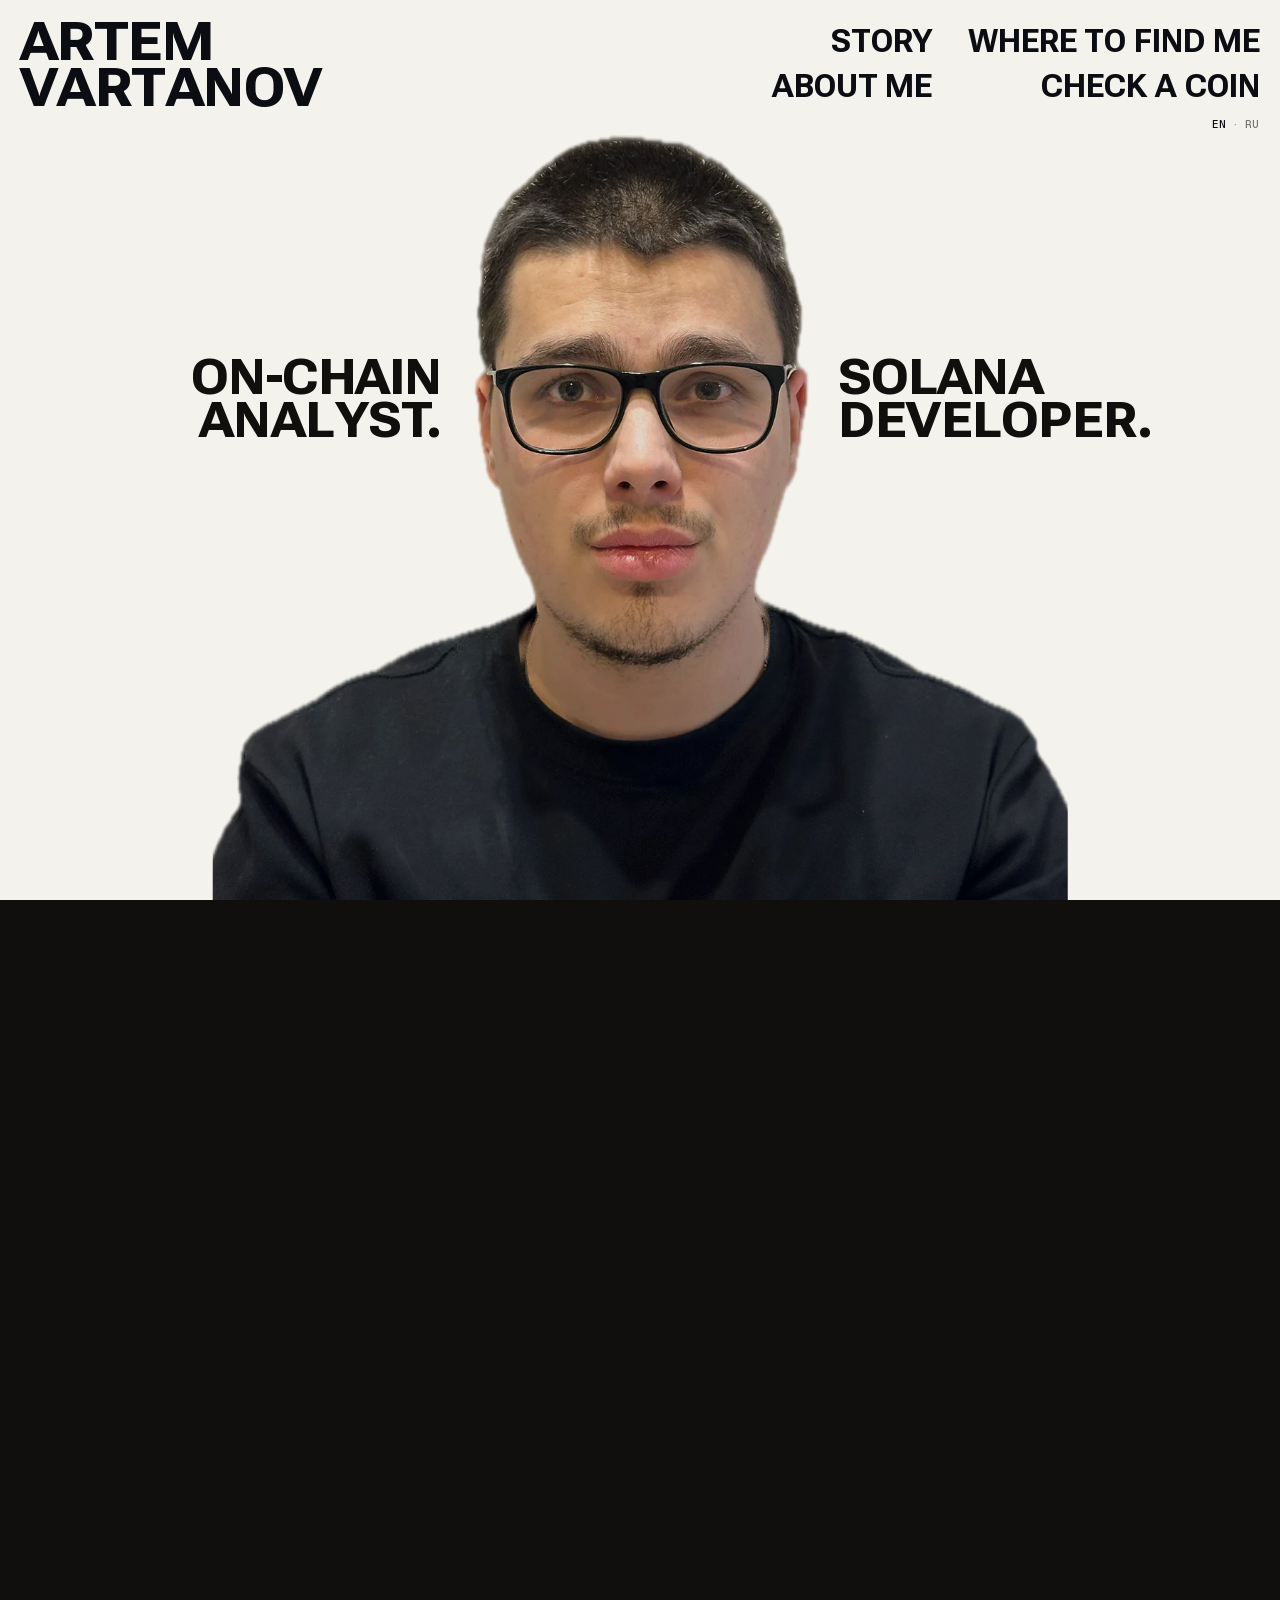
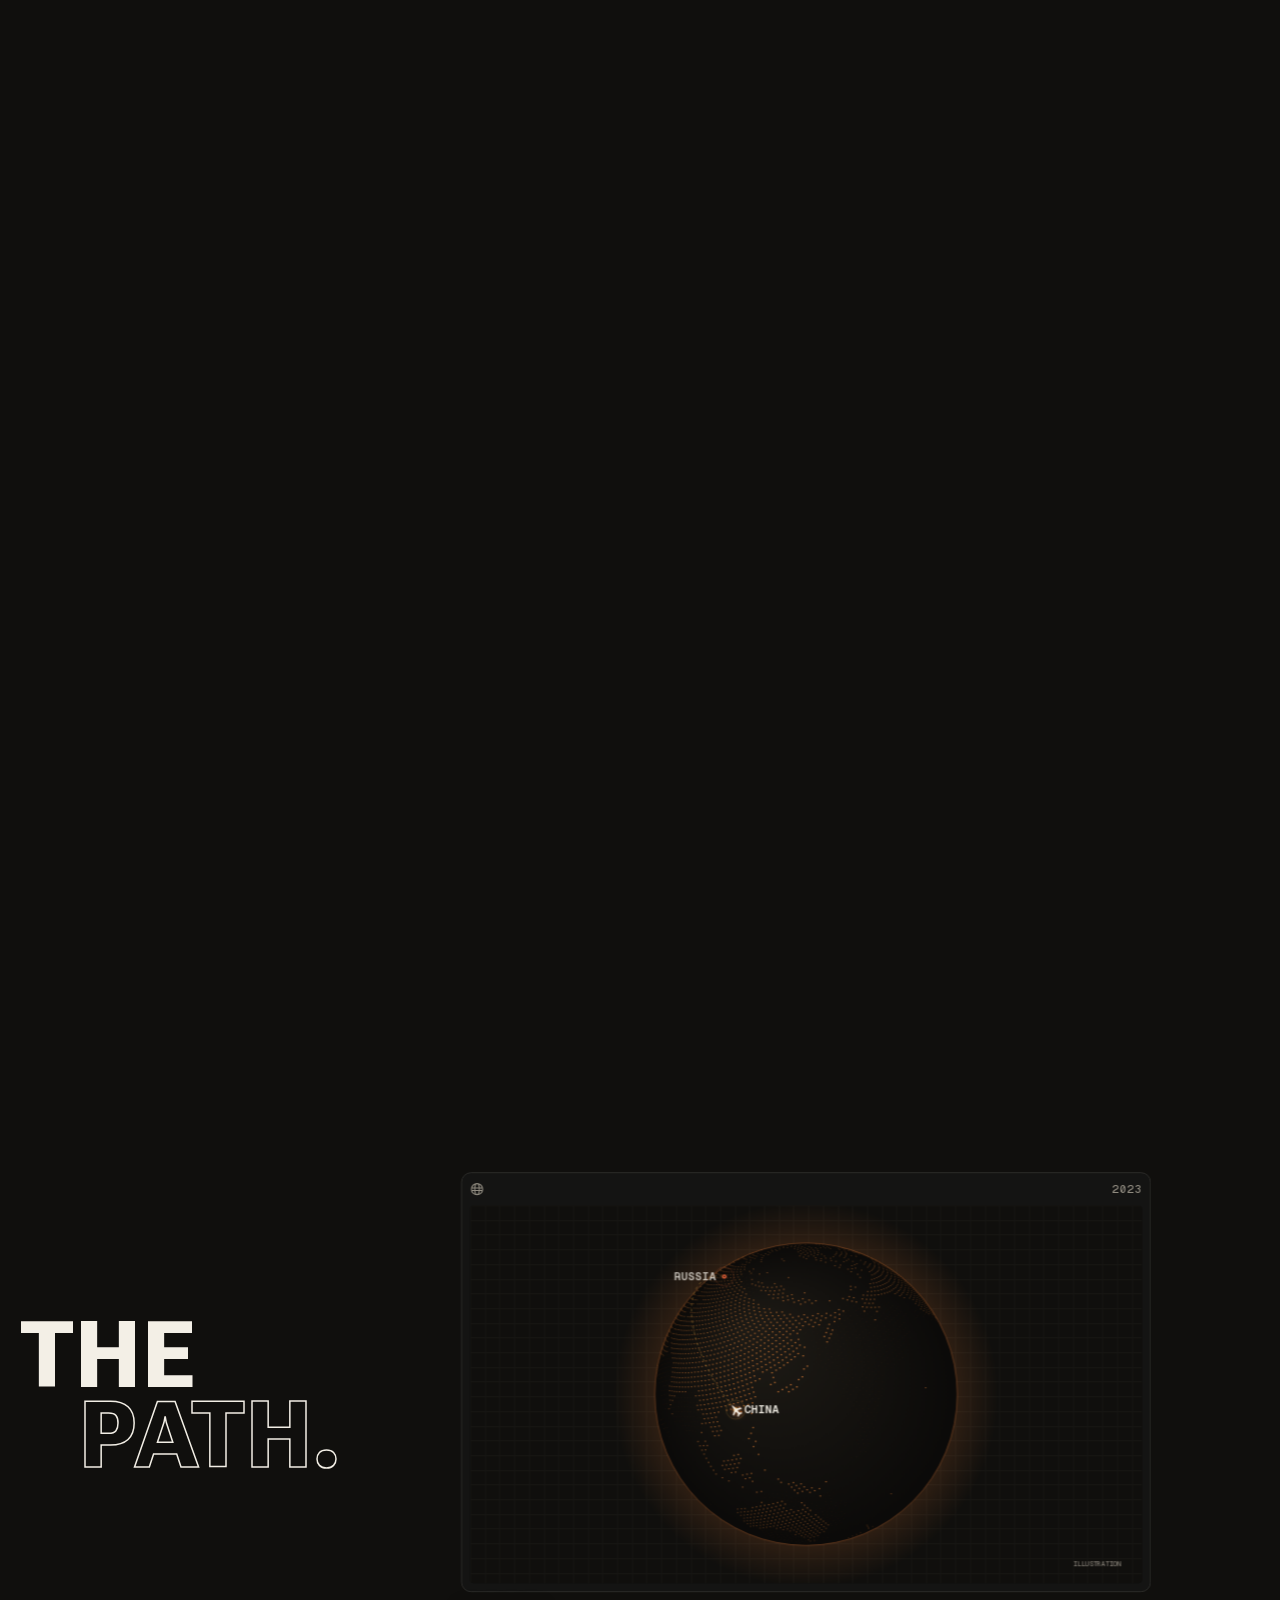
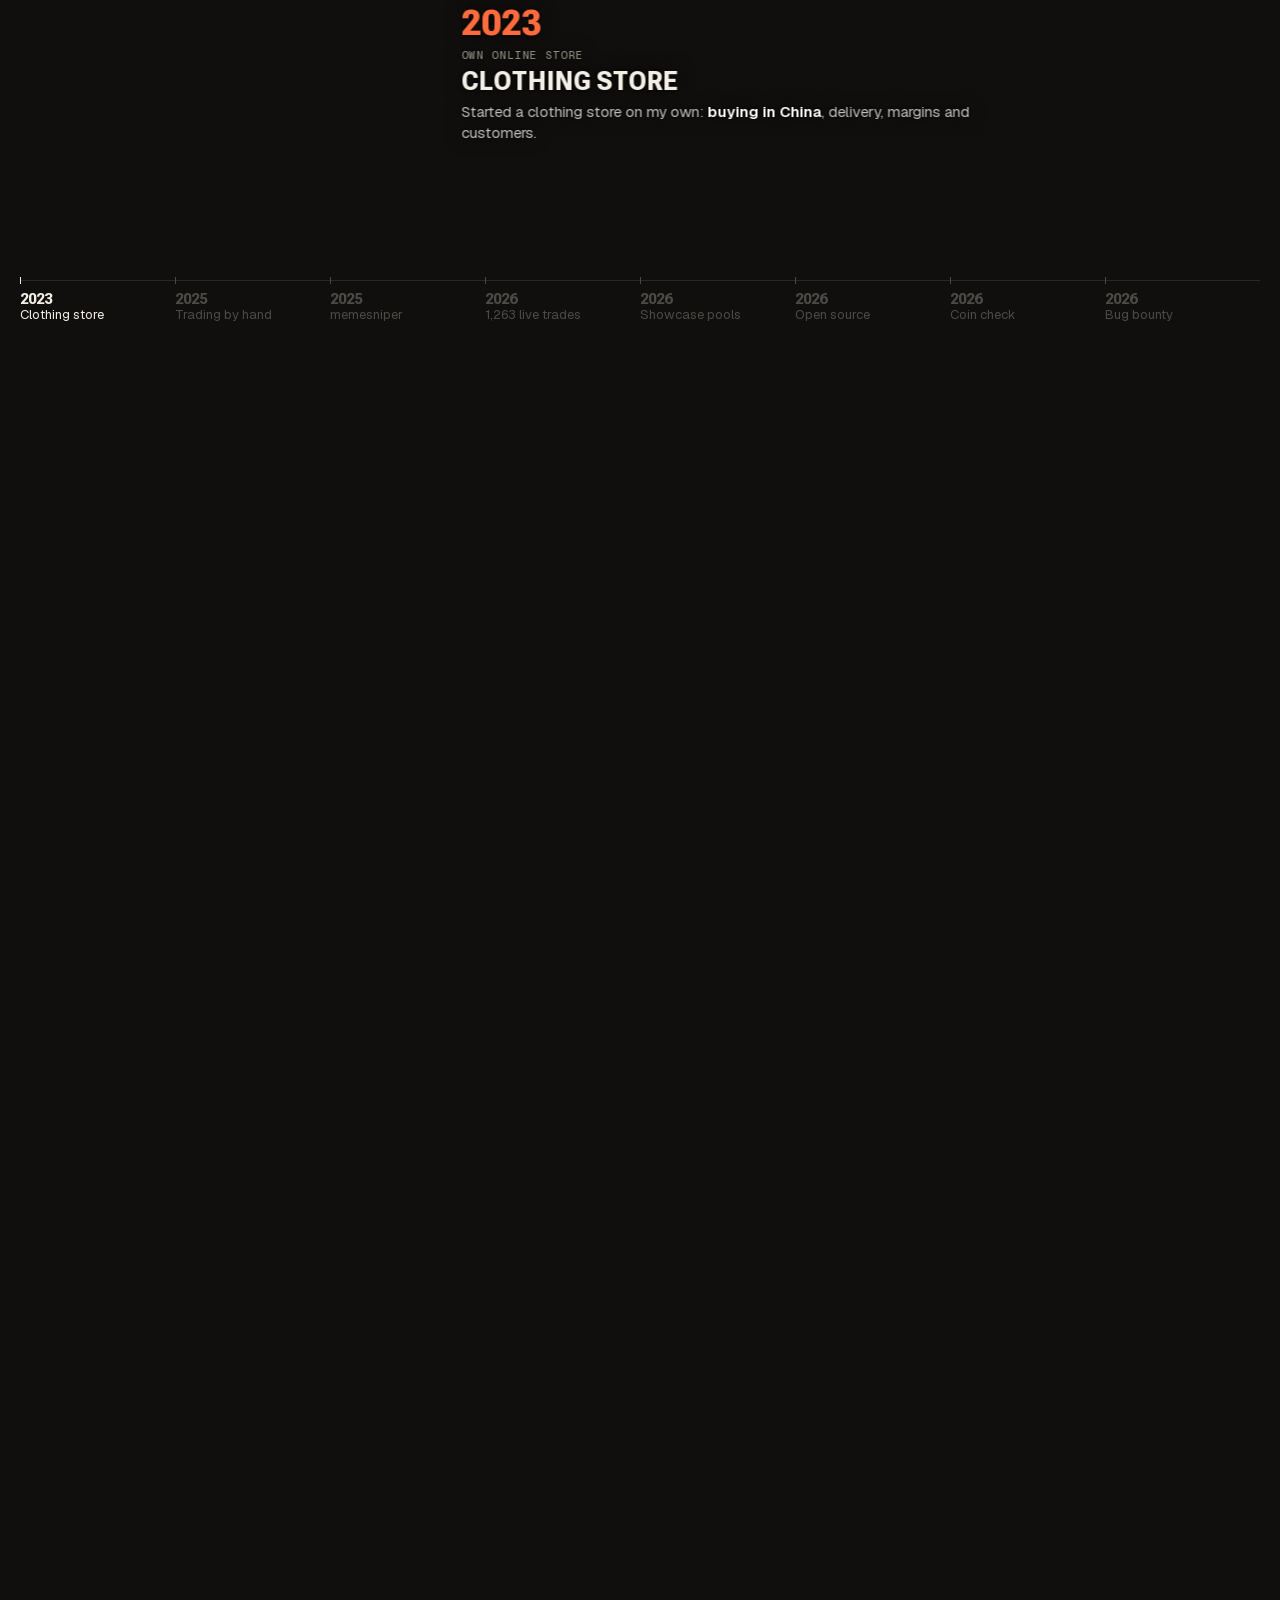
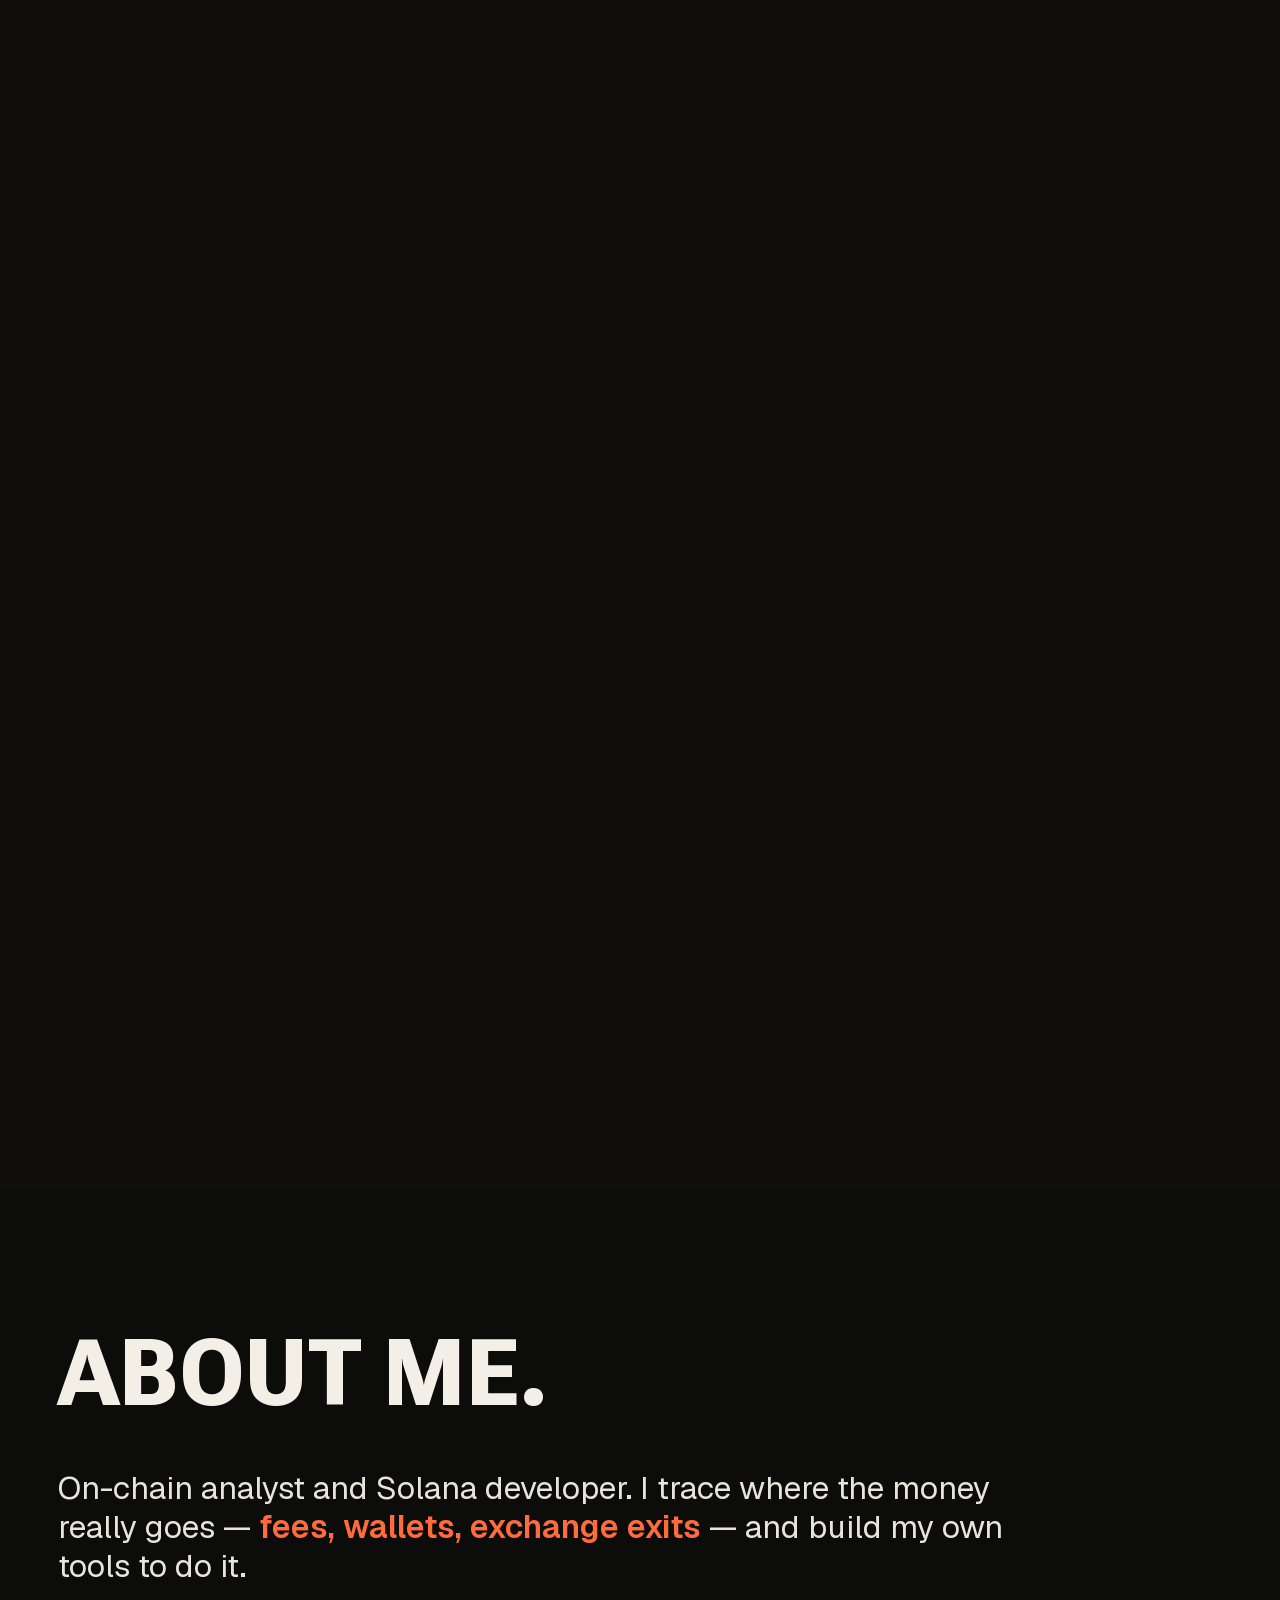
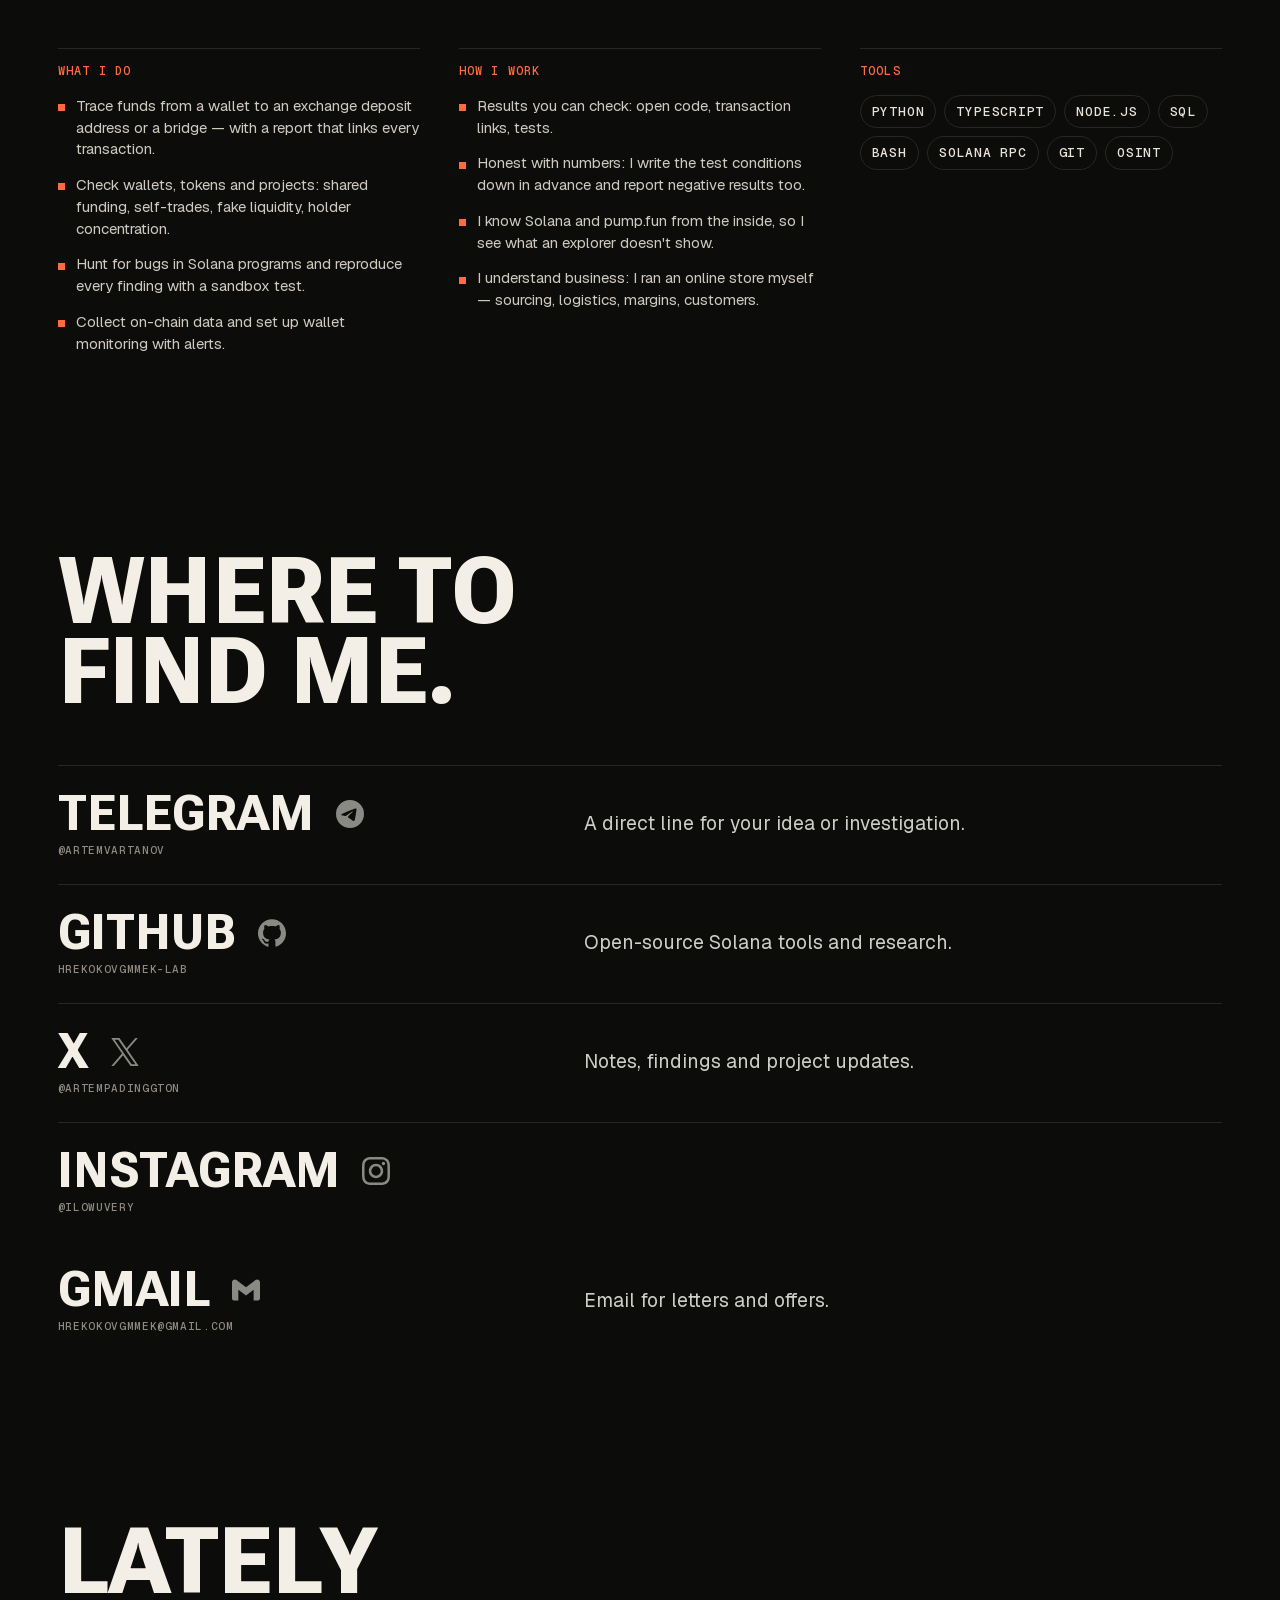
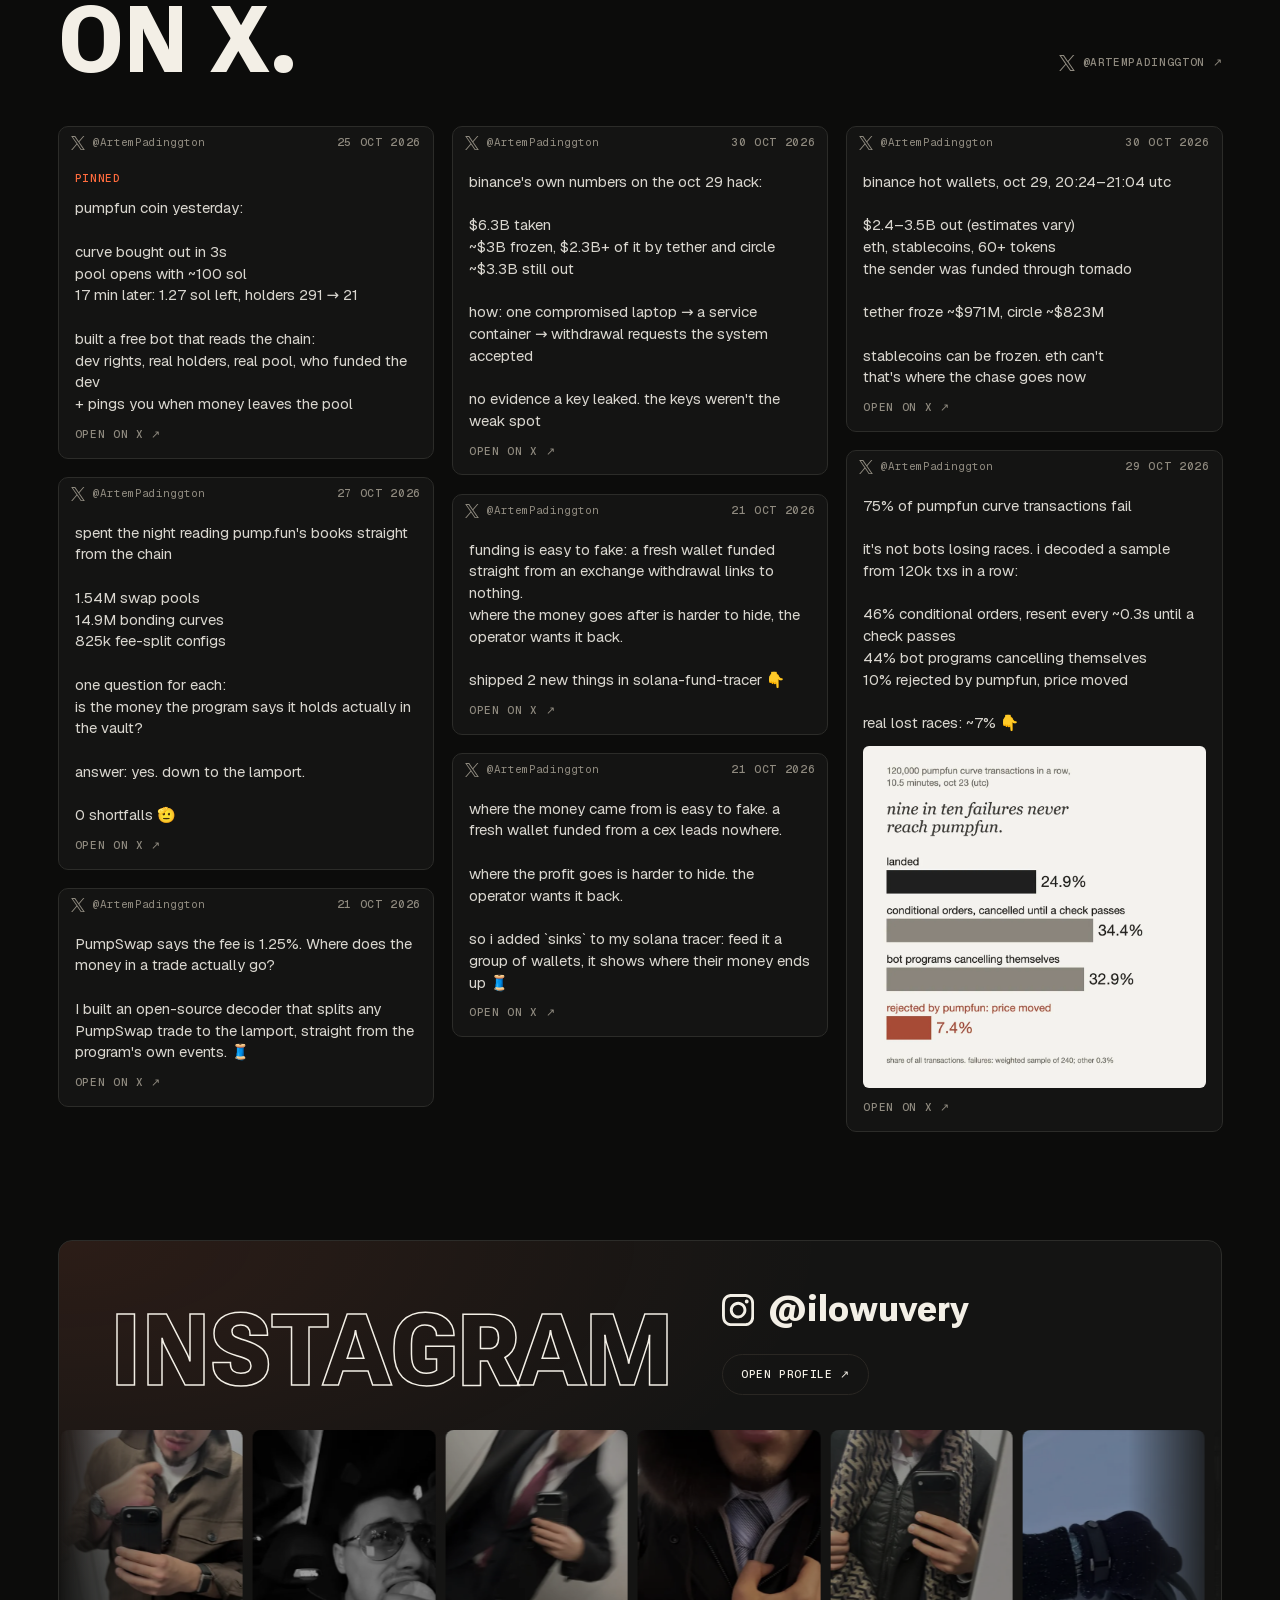
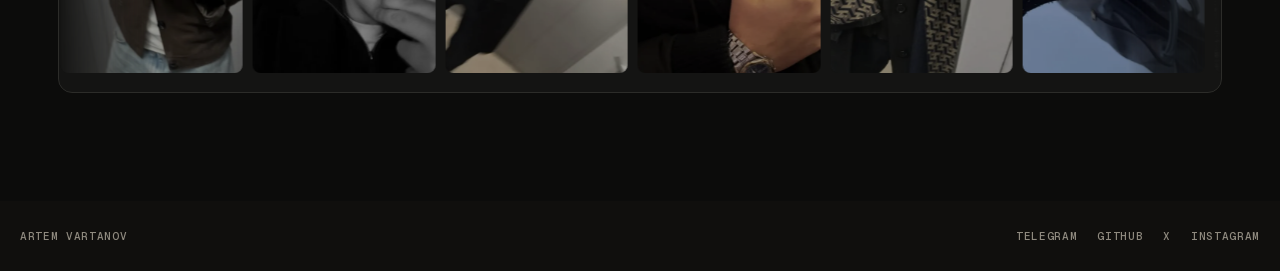
==== commit 0d16fe68: "Four-item menu with a full-screen menu on phones, About me section, email row, live trading chart on" ====
--- a/index.html
+++ b/index.html
@@ -22,22 +22,23 @@
 <link rel="preload" href="/assets/fonts/geist-latin.woff2" as="font" type="font/woff2" crossorigin>
 <link rel="preload" href="/assets/fonts/geist-mono-latin.woff2" as="font" type="font/woff2" crossorigin>
 <link rel="stylesheet" href="/css/fonts.css?v=792e9bf5c8">
-<link rel="stylesheet" href="/css/site.css?v=d78eeaf0ca">
-<style>:root{--studio:#F4F2EC;--ink:#100F0D;--paper:#F3EFE6;--soft:#8F8A7F;--line:#2A2723;--signal:#FF6B3D}html[data-lang="en"] [data-l]:not([data-l="en"]){display:none!important}html[data-lang="ru"] [data-l]:not([data-l="ru"]){display:none!important}html[data-lang="en"] .nav>a[data-acc~="en"]{padding-top:max(0px,calc(var(--nav-fs)*1.06 - var(--wm-fs)*.86*2/3))}html[data-lang="en"] .nav:has(>a[data-acc~="en"]) .langs{height:calc(var(--wm-fs)*.86*2/3 - max(0px,calc(var(--nav-fs)*1.06 - var(--wm-fs)*.86*2/3)))}html[data-lang="ru"] .nav>a[data-acc~="ru"]{padding-top:max(0px,calc(var(--nav-fs)*1.06 - var(--wm-fs)*.86*2/3))}html[data-lang="ru"] .nav:has(>a[data-acc~="ru"]) .langs{height:calc(var(--wm-fs)*.86*2/3 - max(0px,calc(var(--nav-fs)*1.06 - var(--wm-fs)*.86*2/3)))}</style>
+<link rel="stylesheet" href="/css/site.css?v=a68a5346f9">
+<style>:root{--studio:#F4F2EC;--ink:#100F0D;--paper:#F3EFE6;--soft:#8F8A7F;--line:#2A2723;--signal:#FF6B3D}html[data-lang="en"] [data-l]:not([data-l="en"]){display:none!important}html[data-lang="ru"] [data-l]:not([data-l="ru"]){display:none!important}</style>
 <script>(function(){var d=document.documentElement,L=["en", "ru"],l=null;d.classList.remove('no-js');d.classList.add('js');try{var q=new URLSearchParams(location.search).get('lang');if(L.indexOf(q)>=0)l=q}catch(e){}if(!l){try{l=localStorage.getItem('lang')}catch(e){}}if(L.indexOf(l)<0){var n=(navigator.language||'').toLowerCase();l=L.indexOf('ru')>=0&&n.indexOf('ru')===0?'ru':L[0]}d.lang=l;d.setAttribute('data-lang',l);if(!matchMedia('(prefers-reduced-motion: reduce)').matches){d.classList.add('anim');if(!location.hash)d.classList.add('intro')}if(!location.hash&&'scrollRestoration' in history)history.scrollRestoration='manual'})();</script>
-<script type="importmap">{"imports": {"/js/field-lite.js": "/js/field-lite.js?v=cd86bececf", "/js/fx.js": "/js/fx.js?v=5290f8dd87", "/js/hero/canvases.js": "/js/hero/canvases.js?v=019b7c9fc0", "/js/hero/fluid.js": "/js/hero/fluid.js?v=76f45bdca0", "/js/hero/glsl.js": "/js/hero/glsl.js?v=1703db7d9c", "/js/hero/hud.js": "/js/hero/hud.js?v=d265411c98", "/js/hero/palettes.js": "/js/hero/palettes.js?v=5a8bba6796", "/js/hero/portrait.js": "/js/hero/portrait.js?v=6eb3cfaf79", "/js/hero/stage.js": "/js/hero/stage.js?v=fbee642003", "/js/main.js": "/js/main.js?v=8c40bcfdd3", "/js/story-art.js": "/js/story-art.js?v=74ca79edc9", "/js/story-code.js": "/js/story-code.js?v=a46608054a", "/js/story-globe.js": "/js/story-globe.js?v=3f327d6f12", "/js/story.js": "/js/story.js?v=d380c84e88", "/vendor/three-0.185.1/three.core.min.js": "/vendor/three-0.185.1/three.core.min.js?v=05b2609338", "/vendor/three-0.185.1/three.module.min.js": "/vendor/three-0.185.1/three.module.min.js?v=86bcee248b", "/vendor/lenis-1.1.13/lenis.mjs": "/vendor/lenis-1.1.13/lenis.mjs?v=1f6d3de9b2"}}</script>
-<script type="module" src="/js/main.js?v=8c40bcfdd3"></script>
+<script type="importmap">{"imports": {"/js/field-lite.js": "/js/field-lite.js?v=cd86bececf", "/js/fx.js": "/js/fx.js?v=af43d19ad6", "/js/hero/canvases.js": "/js/hero/canvases.js?v=019b7c9fc0", "/js/hero/fluid.js": "/js/hero/fluid.js?v=76f45bdca0", "/js/hero/glsl.js": "/js/hero/glsl.js?v=1703db7d9c", "/js/hero/hud.js": "/js/hero/hud.js?v=d265411c98", "/js/hero/palettes.js": "/js/hero/palettes.js?v=5a8bba6796", "/js/hero/portrait.js": "/js/hero/portrait.js?v=6eb3cfaf79", "/js/hero/stage.js": "/js/hero/stage.js?v=fbee642003", "/js/main.js": "/js/main.js?v=6697c7a8f7", "/js/story-art.js": "/js/story-art.js?v=74ca79edc9", "/js/story-code.js": "/js/story-code.js?v=a46608054a", "/js/story-globe.js": "/js/story-globe.js?v=3f327d6f12", "/js/story-trade.js": "/js/story-trade.js?v=6978052b9e", "/js/story.js": "/js/story.js?v=d380c84e88", "/vendor/three-0.185.1/three.core.min.js": "/vendor/three-0.185.1/three.core.min.js?v=05b2609338", "/vendor/three-0.185.1/three.module.min.js": "/vendor/three-0.185.1/three.module.min.js?v=86bcee248b", "/vendor/lenis-1.1.13/lenis.mjs": "/vendor/lenis-1.1.13/lenis.mjs?v=1f6d3de9b2"}}</script>
+<script type="module" src="/js/main.js?v=6697c7a8f7"></script>
 <script type="application/json" id="site-config">{"langs": ["en", "ru"], "domain": "artemvartanov.com", "theme": {"studio": "#F4F2EC", "ink": "#100F0D", "paper": "#F3EFE6", "soft": "#8F8A7F", "line": "#2A2723", "signal": "#FF6B3D", "palette": "amber"}, "hero": {"headline": {"left": {"en": ["On-chain", "analyst."], "ru": ["Ончейн-", "аналитик."]}, "right": {"en": ["Solana", "developer."], "ru": ["Разработчик", "на Solana."]}}, "hint": {"mouse": {"en": ["Move the cursor to open", "Scroll for the story"], "ru": ["Проведи — откроется", "Листай глубже"]}, "touch": {"en": ["Tap to open", "Scroll for the story"], "ru": ["Коснись", "Листай глубже"]}}, "readout": {"title": {"en": "Mesh · 478 points", "ru": "Сетка лица · 478 точек"}, "yaw": "Yaw", "pitch": "Pitch", "states": {"tracking": "Tracking", "scanning": "Scanning", "split": "Split", "converting": "Converting", "dissolving": "Dissolving", "offline": "Offline"}, "tracked": [[468, "R EYE"], [473, "L EYE"], [1, "NOSE"], [61, ""], [291, ""], [152, "CHIN"]]}, "tuning": {"stageVh": 420, "beats": [0.1, 0.35, 0.53, 0.72], "storyEntersAt": 0.4, "depthStrength": 0.22, "planeSegments": [200, 300], "fovDeg": 28, "cropDesktop": [0.07, 0.86], "phone": {"breakpoint": 760, "hairTopV": 0.185, "hairTopScreen": 0.2, "minTopPx": 135, "perPxFactor": 0.508}, "dprMax": {"phone": 1.5, "desktop": 2}, "turn": {"yawRad": 0.27, "pitchRad": 0.105, "ease": 0.05, "idleAfterS": 4, "drift": {"yaw": 0.05, "pitch": 0.02, "touchYaw": 0.13, "touchPitch": 0.05}}, "fluid": {"simRes": 128, "dyeRes": 512, "pressureIters": 18, "curl": 5, "fade": 0.985, "fadeTouch": 0.9785, "ink": 1.8, "stepPx": 14, "maxSteps": 12, "force": 4200, "sleepSteps": 260, "inkRadius": 0.00026, "pushRadius": 0.00038, "squash": 2.6, "blurPasses": 3}, "mask": {"inkCut": [0.16, 0.19], "codeRim": [0.08, 0.12, 0.15, 0.18], "codeHz": 9}, "field": {"scalePx": 560, "levels": 13, "cell": [7, 14], "gridPx": 28, "swirlSigma2": 40000, "swirlAmt": 0.15, "bitHz": 1.2}, "eyes": {"radius": 0.024, "lookMax": 0.011, "lookEase": 0.15, "glow": [1.0, 0.6, 0.22]}, "machineCutV": 0.104, "scan": {"firstAtS": 2, "sweepS": 2.7, "pauseS": 1.0}, "dissolve": {"from": 0.23, "to": 1.22, "cameraPullback": 0.06}, "nameDecode": {"holdMs": 350, "durMs": 1100, "stepMs": 55, "fallbackMs": 5000}, "backShadow": 0.28, "faceBrightness": 0.9}, "machineConcept": "robot", "assets": {"face": "/assets/hero/face.webp?v=fa868ee5be", "machine": "/assets/hero/machine.webp?v=5a118910fe", "depth": "/assets/hero/depth.webp?v=785a9c841d", "mesh": "/assets/hero/mesh.json?v=c3fb53e485", "fallback": "/assets/hero/face.webp?v=fa868ee5be", "shadow": "/assets/hero/shadow.webp?v=37bb5fc9e1"}, "points": {"1": [0.50392, 0.48998], "10": [0.4991, 0.31891], "61": [0.44248, 0.54965], "152": [0.50606, 0.64387], "234": [0.33018, 0.46038], "291": [0.56809, 0.54991], "454": [0.67564, 0.45699], "468": [0.41904, 0.41331], "473": [0.58065, 0.41344]}}, "story": {"years": ["2023", "2025", "2025", "2026", "2026", "2026", "2026", "2026"], "fullTimeFrom": null, "stagger": [-1, 0.6, -1, 1, -0.6, 0.8, -0.8, 0]}}</script>
 </head>
 <body>
-<svg width="0" height="0" style="position:absolute" aria-hidden="true"><symbol id="i-github" viewBox="0 0 24 24"><path d="M12 .297c-6.63 0-12 5.373-12 12 0 5.303 3.438 9.8 8.205 11.385.6.113.82-.258.82-.577 0-.285-.01-1.04-.015-2.04-3.338.724-4.042-1.61-4.042-1.61C4.422 18.07 3.633 17.7 3.633 17.7c-1.087-.744.084-.729.084-.729 1.205.084 1.838 1.236 1.838 1.236 1.07 1.835 2.809 1.305 3.495.998.108-.776.417-1.305.76-1.605-2.665-.3-5.466-1.332-5.466-5.93 0-1.31.465-2.38 1.235-3.22-.135-.303-.54-1.523.105-3.176 0 0 1.005-.322 3.3 1.23.96-.267 1.98-.399 3-.405 1.02.006 2.04.138 3 .405 2.28-1.552 3.285-1.23 3.285-1.23.645 1.653.24 2.873.12 3.176.765.84 1.23 1.91 1.23 3.22 0 4.61-2.805 5.625-5.475 5.92.42.36.81 1.096.81 2.22 0 1.606-.015 2.896-.015 3.286 0 .315.21.69.825.57C20.565 22.092 24 17.592 24 12.297c0-6.627-5.373-12-12-12"/></symbol><symbol id="i-instagram" viewBox="0 0 24 24"><path d="M7.0301.084c-1.2768.0602-2.1487.264-2.911.5634-.7888.3075-1.4575.72-2.1228 1.3877-.6652.6677-1.075 1.3368-1.3802 2.127-.2954.7638-.4956 1.6365-.552 2.914-.0564 1.2775-.0689 1.6882-.0626 4.947.0062 3.2586.0206 3.6671.0825 4.9473.061 1.2765.264 2.1482.5635 2.9107.308.7889.72 1.4573 1.388 2.1228.6679.6655 1.3365 1.0743 2.1285 1.38.7632.295 1.6361.4961 2.9134.552 1.2773.056 1.6884.069 4.9462.0627 3.2578-.0062 3.668-.0207 4.9478-.0814 1.28-.0607 2.147-.2652 2.9098-.5633.7889-.3086 1.4578-.72 2.1228-1.3881.665-.6682 1.0745-1.3378 1.3795-2.1284.2957-.7632.4966-1.636.552-2.9124.056-1.2809.0692-1.6898.063-4.948-.0063-3.2583-.021-3.6668-.0817-4.9465-.0607-1.2797-.264-2.1487-.5633-2.9117-.3084-.7889-.72-1.4568-1.3876-2.1228C21.2982 1.33 20.628.9208 19.8378.6165 19.074.321 18.2017.1197 16.9244.0645 15.6471.0093 15.236-.005 11.977.0014 8.718.0076 8.31.0215 7.0301.0839m.1402 21.6932c-1.17-.0509-1.8053-.2453-2.2287-.408-.5606-.216-.96-.4771-1.3819-.895-.422-.4178-.6811-.8186-.9-1.378-.1644-.4234-.3624-1.058-.4171-2.228-.0595-1.2645-.072-1.6442-.079-4.848-.007-3.2037.0053-3.583.0607-4.848.05-1.169.2456-1.805.408-2.2282.216-.5613.4762-.96.895-1.3816.4188-.4217.8184-.6814 1.3783-.9003.423-.1651 1.0575-.3614 2.227-.4171 1.2655-.06 1.6447-.072 4.848-.079 3.2033-.007 3.5835.005 4.8495.0608 1.169.0508 1.8053.2445 2.228.408.5608.216.96.4754 1.3816.895.4217.4194.6816.8176.9005 1.3787.1653.4217.3617 1.056.4169 2.2263.0602 1.2655.0739 1.645.0796 4.848.0058 3.203-.0055 3.5834-.061 4.848-.051 1.17-.245 1.8055-.408 2.2294-.216.5604-.4763.96-.8954 1.3814-.419.4215-.8181.6811-1.3783.9-.4224.1649-1.0577.3617-2.2262.4174-1.2656.0595-1.6448.072-4.8493.079-3.2045.007-3.5825-.006-4.848-.0608M16.953 5.5864A1.44 1.44 0 1 0 18.39 4.144a1.44 1.44 0 0 0-1.437 1.4424M5.8385 12.012c.0067 3.4032 2.7706 6.1557 6.173 6.1493 3.4026-.0065 6.157-2.7701 6.1506-6.1733-.0065-3.4032-2.771-6.1565-6.174-6.1498-3.403.0067-6.156 2.771-6.1496 6.1738M8 12.0077a4 4 0 1 1 4.008 3.9921A3.9996 3.9996 0 0 1 8 12.0077"/></symbol><symbol id="i-telegram" viewBox="0 0 24 24"><path d="M11.944 0A12 12 0 0 0 0 12a12 12 0 0 0 12 12 12 12 0 0 0 12-12A12 12 0 0 0 12 0a12 12 0 0 0-.056 0zm4.962 7.224c.1-.002.321.023.465.14a.506.506 0 0 1 .171.325c.016.093.036.306.02.472-.18 1.898-.962 6.502-1.36 8.627-.168.9-.499 1.201-.82 1.23-.696.065-1.225-.46-1.9-.902-1.056-.693-1.653-1.124-2.678-1.8-1.185-.78-.417-1.21.258-1.91.177-.184 3.247-2.977 3.307-3.23.007-.032.014-.15-.056-.212s-.174-.041-.249-.024c-.106.024-1.793 1.14-5.061 3.345-.48.33-.913.49-1.302.48-.428-.008-1.252-.241-1.865-.44-.752-.245-1.349-.374-1.297-.789.027-.216.325-.437.893-.663 3.498-1.524 5.83-2.529 6.998-3.014 3.332-1.386 4.025-1.627 4.476-1.635z"/></symbol><symbol id="i-web" viewBox="0 0 24 24"><path d="M12 1.5a10.5 10.5 0 1 0 0 21 10.5 10.5 0 0 0 0-21zm0 1.8c.9 0 2.3 2 2.9 5.7H9.1C9.7 5.3 11.1 3.3 12 3.3zM8.7 3.9C8 5.2 7.5 7 7.3 9H3.9a8.7 8.7 0 0 1 4.8-5.1zm6.6 0A8.7 8.7 0 0 1 20.1 9h-3.4c-.2-2-.7-3.8-1.4-5.1zM3.5 10.8h3.7a22 22 0 0 0 0 2.4H3.5a8.7 8.7 0 0 1 0-2.4zm5.5 0h6a20 20 0 0 1 0 2.4H9a20 20 0 0 1 0-2.4zm7.8 0h3.7a8.7 8.7 0 0 1 0 2.4h-3.7a22 22 0 0 0 0-2.4zM3.9 15h3.4c.2 2 .7 3.8 1.4 5.1A8.7 8.7 0 0 1 3.9 15zm5.2 0h5.8c-.6 3.7-2 5.7-2.9 5.7s-2.3-2-2.9-5.7zm7.6 0h3.4a8.7 8.7 0 0 1-4.8 5.1c.7-1.3 1.2-3.1 1.4-5.1z"/></symbol><symbol id="i-x" viewBox="0 0 24 24"><path d="M14.234 10.162 22.977 0h-2.072l-7.591 8.824L7.251 0H.258l9.168 13.343L.258 24H2.33l8.016-9.318L16.749 24h6.993zm-2.837 3.299-.929-1.329L3.076 1.56h3.182l5.965 8.532.929 1.329 7.754 11.09h-3.182z"/></symbol></svg>
+<svg width="0" height="0" style="position:absolute" aria-hidden="true"><symbol id="i-github" viewBox="0 0 24 24"><path d="M12 .297c-6.63 0-12 5.373-12 12 0 5.303 3.438 9.8 8.205 11.385.6.113.82-.258.82-.577 0-.285-.01-1.04-.015-2.04-3.338.724-4.042-1.61-4.042-1.61C4.422 18.07 3.633 17.7 3.633 17.7c-1.087-.744.084-.729.084-.729 1.205.084 1.838 1.236 1.838 1.236 1.07 1.835 2.809 1.305 3.495.998.108-.776.417-1.305.76-1.605-2.665-.3-5.466-1.332-5.466-5.93 0-1.31.465-2.38 1.235-3.22-.135-.303-.54-1.523.105-3.176 0 0 1.005-.322 3.3 1.23.96-.267 1.98-.399 3-.405 1.02.006 2.04.138 3 .405 2.28-1.552 3.285-1.23 3.285-1.23.645 1.653.24 2.873.12 3.176.765.84 1.23 1.91 1.23 3.22 0 4.61-2.805 5.625-5.475 5.92.42.36.81 1.096.81 2.22 0 1.606-.015 2.896-.015 3.286 0 .315.21.69.825.57C20.565 22.092 24 17.592 24 12.297c0-6.627-5.373-12-12-12"/></symbol><symbol id="i-gmail" viewBox="0 0 24 24"><path d="M24 5.457v13.909c0 .904-.732 1.636-1.636 1.636h-3.819V11.73L12 16.64l-6.545-4.91v9.273H1.636A1.636 1.636 0 0 1 0 19.366V5.457c0-2.023 2.309-3.178 3.927-1.964L5.455 4.64 12 9.548l6.545-4.91 1.528-1.145C21.69 2.28 24 3.434 24 5.457z"/></symbol><symbol id="i-instagram" viewBox="0 0 24 24"><path d="M7.0301.084c-1.2768.0602-2.1487.264-2.911.5634-.7888.3075-1.4575.72-2.1228 1.3877-.6652.6677-1.075 1.3368-1.3802 2.127-.2954.7638-.4956 1.6365-.552 2.914-.0564 1.2775-.0689 1.6882-.0626 4.947.0062 3.2586.0206 3.6671.0825 4.9473.061 1.2765.264 2.1482.5635 2.9107.308.7889.72 1.4573 1.388 2.1228.6679.6655 1.3365 1.0743 2.1285 1.38.7632.295 1.6361.4961 2.9134.552 1.2773.056 1.6884.069 4.9462.0627 3.2578-.0062 3.668-.0207 4.9478-.0814 1.28-.0607 2.147-.2652 2.9098-.5633.7889-.3086 1.4578-.72 2.1228-1.3881.665-.6682 1.0745-1.3378 1.3795-2.1284.2957-.7632.4966-1.636.552-2.9124.056-1.2809.0692-1.6898.063-4.948-.0063-3.2583-.021-3.6668-.0817-4.9465-.0607-1.2797-.264-2.1487-.5633-2.9117-.3084-.7889-.72-1.4568-1.3876-2.1228C21.2982 1.33 20.628.9208 19.8378.6165 19.074.321 18.2017.1197 16.9244.0645 15.6471.0093 15.236-.005 11.977.0014 8.718.0076 8.31.0215 7.0301.0839m.1402 21.6932c-1.17-.0509-1.8053-.2453-2.2287-.408-.5606-.216-.96-.4771-1.3819-.895-.422-.4178-.6811-.8186-.9-1.378-.1644-.4234-.3624-1.058-.4171-2.228-.0595-1.2645-.072-1.6442-.079-4.848-.007-3.2037.0053-3.583.0607-4.848.05-1.169.2456-1.805.408-2.2282.216-.5613.4762-.96.895-1.3816.4188-.4217.8184-.6814 1.3783-.9003.423-.1651 1.0575-.3614 2.227-.4171 1.2655-.06 1.6447-.072 4.848-.079 3.2033-.007 3.5835.005 4.8495.0608 1.169.0508 1.8053.2445 2.228.408.5608.216.96.4754 1.3816.895.4217.4194.6816.8176.9005 1.3787.1653.4217.3617 1.056.4169 2.2263.0602 1.2655.0739 1.645.0796 4.848.0058 3.203-.0055 3.5834-.061 4.848-.051 1.17-.245 1.8055-.408 2.2294-.216.5604-.4763.96-.8954 1.3814-.419.4215-.8181.6811-1.3783.9-.4224.1649-1.0577.3617-2.2262.4174-1.2656.0595-1.6448.072-4.8493.079-3.2045.007-3.5825-.006-4.848-.0608M16.953 5.5864A1.44 1.44 0 1 0 18.39 4.144a1.44 1.44 0 0 0-1.437 1.4424M5.8385 12.012c.0067 3.4032 2.7706 6.1557 6.173 6.1493 3.4026-.0065 6.157-2.7701 6.1506-6.1733-.0065-3.4032-2.771-6.1565-6.174-6.1498-3.403.0067-6.156 2.771-6.1496 6.1738M8 12.0077a4 4 0 1 1 4.008 3.9921A3.9996 3.9996 0 0 1 8 12.0077"/></symbol><symbol id="i-telegram" viewBox="0 0 24 24"><path d="M11.944 0A12 12 0 0 0 0 12a12 12 0 0 0 12 12 12 12 0 0 0 12-12A12 12 0 0 0 12 0a12 12 0 0 0-.056 0zm4.962 7.224c.1-.002.321.023.465.14a.506.506 0 0 1 .171.325c.016.093.036.306.02.472-.18 1.898-.962 6.502-1.36 8.627-.168.9-.499 1.201-.82 1.23-.696.065-1.225-.46-1.9-.902-1.056-.693-1.653-1.124-2.678-1.8-1.185-.78-.417-1.21.258-1.91.177-.184 3.247-2.977 3.307-3.23.007-.032.014-.15-.056-.212s-.174-.041-.249-.024c-.106.024-1.793 1.14-5.061 3.345-.48.33-.913.49-1.302.48-.428-.008-1.252-.241-1.865-.44-.752-.245-1.349-.374-1.297-.789.027-.216.325-.437.893-.663 3.498-1.524 5.83-2.529 6.998-3.014 3.332-1.386 4.025-1.627 4.476-1.635z"/></symbol><symbol id="i-web" viewBox="0 0 24 24"><path d="M12 1.5a10.5 10.5 0 1 0 0 21 10.5 10.5 0 0 0 0-21zm0 1.8c.9 0 2.3 2 2.9 5.7H9.1C9.7 5.3 11.1 3.3 12 3.3zM8.7 3.9C8 5.2 7.5 7 7.3 9H3.9a8.7 8.7 0 0 1 4.8-5.1zm6.6 0A8.7 8.7 0 0 1 20.1 9h-3.4c-.2-2-.7-3.8-1.4-5.1zM3.5 10.8h3.7a22 22 0 0 0 0 2.4H3.5a8.7 8.7 0 0 1 0-2.4zm5.5 0h6a20 20 0 0 1 0 2.4H9a20 20 0 0 1 0-2.4zm7.8 0h3.7a8.7 8.7 0 0 1 0 2.4h-3.7a22 22 0 0 0 0-2.4zM3.9 15h3.4c.2 2 .7 3.8 1.4 5.1A8.7 8.7 0 0 1 3.9 15zm5.2 0h5.8c-.6 3.7-2 5.7-2.9 5.7s-2.3-2-2.9-5.7zm7.6 0h3.4a8.7 8.7 0 0 1-4.8 5.1c.7-1.3 1.2-3.1 1.4-5.1z"/></symbol><symbol id="i-x" viewBox="0 0 24 24"><path d="M14.234 10.162 22.977 0h-2.072l-7.591 8.824L7.251 0H.258l9.168 13.343L.258 24H2.33l8.016-9.318L16.749 24h6.993zm-2.837 3.299-.929-1.329L3.076 1.56h3.182l5.965 8.532.929 1.329 7.754 11.09h-3.182z"/></symbol></svg>
 <canvas id="gl" aria-hidden="true"></canvas>
 <div class="topblur" aria-hidden="true"></div>
 <div class="svh-probe" aria-hidden="true"></div>
 <header class="chrome" id="chrome">
   <a class="wordmark" href="#top" aria-label="Artem Vartanov"><span class="wm-line">Artem</span><span class="wm-line">Vartanov</span></a>
-  <nav class="nav" aria-label="menu"><a href="#story"><span data-l="en">Story</span><span data-l="ru">История</span></a><a href="#today" data-acc="ru"><span data-l="en">Where to find me</span><span data-l="ru">Где меня найти</span></a><span class="langs mono-ui"><button type="button" data-set-lang="en" aria-label="English">EN</button><span class="sep">·</span><button type="button" data-set-lang="ru" aria-label="Русский">RU</button></span></nav>
+  <nav class="nav" aria-label="menu"><a href="#story"><span data-l="en">Story</span><span data-l="ru">История</span></a><a href="#about"><span data-l="en">About me</span><span data-l="ru">Обо мне</span></a><a href="#today"><span data-l="en">Where to find me</span><span data-l="ru">Где меня найти</span></a><a href="/coin.html"><span data-l="en">Check a coin</span><span data-l="ru">Проверить монету</span></a><button type="button" class="menu-btn" aria-expanded="false" aria-controls="menu"><span data-l="en">Menu</span><span data-l="ru">Меню</span></button><span class="langs mono-ui"><button type="button" data-set-lang="en" aria-label="English">EN</button><span class="sep">·</span><button type="button" data-set-lang="ru" aria-label="Русский">RU</button></span></nav>
 </header>
+<div class="menu" id="menu" hidden role="dialog" aria-modal="true" aria-label="menu"><button type="button" class="menu-close mono"><span data-l="en">Close ✕</span><span data-l="ru">Закрыть ✕</span></button><nav class="menu-links"><a href="#story"><span data-l="en">Story</span><span data-l="ru">История</span></a><a href="#about"><span data-l="en">About me</span><span data-l="ru">Обо мне</span></a><a href="#today"><span data-l="en">Where to find me</span><span data-l="ru">Где меня найти</span></a><a href="/coin.html"><span data-l="en">Check a coin</span><span data-l="ru">Проверить монету</span></a></nav><span class="langs mono-ui"><button type="button" data-set-lang="en" aria-label="English">EN</button><span class="sep">·</span><button type="button" data-set-lang="ru" aria-label="Русский">RU</button></span></div>
 <main id="top">
 <div class="stage" id="stage">
   <section class="hero" id="hero" aria-label="A 3D portrait of Artem Vartanov. The cursor opens a second, machine version of his face." data-en="A 3D portrait of Artem Vartanov. The cursor opens a second, machine version of his face." data-ru="3D-портрет Артёма Вартанова. Курсор открывает вторую, машинную версию лица.">
@@ -58,7 +59,7 @@
 </article>
 <article class="card wide" style="--ar:1.7778;--st:0.6" data-i="1" data-year="2025">
   <div class="shot"><div class="bar"><span class="icons"><svg class="ic" aria-hidden="true"><use href="#i-web"/></svg></span><span class="yr mono">2025</span></div>
-    <div class="frame" data-art="/assets/story/art-hand.json?v=20c3024f6c" data-ov-en="/assets/story/art-hand-en.webp?v=54dc7c3f5e" data-ov-ru="/assets/story/art-hand-ru.webp?v=83bdb5a12c"><img class="media" data-l="en" src="/assets/story/2025-hand-en.webp?v=6875bec81e" alt="Trading by hand" data-en="Trading by hand" data-ru="Торговля руками" width="1280" height="720" loading="lazy" decoding="async"><img class="media" data-l="ru" src="/assets/story/2025-hand-ru.webp?v=dbb6cdaeb4" alt="Trading by hand" data-en="Trading by hand" data-ru="Торговля руками" width="1280" height="720" loading="lazy" decoding="async"><i class="curtain" aria-hidden="true"></i></div></div>
+    <div class="frame" data-trade="1" data-trade-cfg="{&quot;title&quot;:{&quot;en&quot;:&quot;Manual trade&quot;,&quot;ru&quot;:&quot;Ручная сделка&quot;},&quot;buy&quot;:{&quot;en&quot;:&quot;Buy&quot;,&quot;ru&quot;:&quot;Купить&quot;},&quot;sell&quot;:{&quot;en&quot;:&quot;Sell&quot;,&quot;ru&quot;:&quot;Продать&quot;},&quot;entry&quot;:{&quot;en&quot;:&quot;entry&quot;,&quot;ru&quot;:&quot;вход&quot;},&quot;exit&quot;:{&quot;en&quot;:&quot;exit&quot;,&quot;ru&quot;:&quot;выход&quot;},&quot;tag&quot;:{&quot;en&quot;:&quot;Illustration&quot;,&quot;ru&quot;:&quot;Иллюстрация&quot;}}"><img class="media" data-l="en" src="/assets/story/2025-trade-en.webp?v=4f06a395d0" alt="Trading by hand" data-en="Trading by hand" data-ru="Торговля руками" width="1280" height="720" loading="lazy" decoding="async"><img class="media" data-l="ru" src="/assets/story/2025-trade-ru.webp?v=c99f159656" alt="Trading by hand" data-en="Trading by hand" data-ru="Торговля руками" width="1280" height="720" loading="lazy" decoding="async"><i class="curtain" aria-hidden="true"></i></div></div>
   <div class="cap"><div class="cap-year">2025</div><div class="cap-plat mono"><span data-l="en">Axiom · DEX Screener</span><span data-l="ru">Axiom · DEX Screener</span></div>
     <h3 class="cap-title"><span data-l="en">Trading by hand</span><span data-l="ru">Торговля руками</span></h3><p class="cap-line"><span data-l="en">Traded pump.fun coins by hand and followed wallets; <b>that journal</b> became the spec for my own system.</span><span data-l="ru">Торговал монетами pump.fun вручную и следил за кошельками; из <b>этого журнала</b> выросли требования к своей системе.</span></p></div>
 </article>
@@ -101,6 +102,11 @@
     <div class="timeline" id="timeline" style="--n:8"><div class="t-rail"><i class="t-fill"></i></div><ol><li data-i="0"><span class="t-year">2023</span><span class="t-name"><span data-l="en">Clothing store</span><span data-l="ru">Магазин одежды</span></span></li><li data-i="1"><span class="t-year">2025</span><span class="t-name"><span data-l="en">Trading by hand</span><span data-l="ru">Торговля руками</span></span></li><li data-i="2"><span class="t-year">2025</span><span class="t-name"><span data-l="en">memesniper</span><span data-l="ru">memesniper</span></span></li><li data-i="3"><span class="t-year">2026</span><span class="t-name"><span data-l="en">1,263 live trades</span><span data-l="ru">1 263 живых сделки</span></span></li><li data-i="4"><span class="t-year">2026</span><span class="t-name"><span data-l="en">Showcase pools</span><span data-l="ru">Пулы-витрины</span></span></li><li data-i="5"><span class="t-year">2026</span><span class="t-name"><span data-l="en">Open source</span><span data-l="ru">Открытый код</span></span></li><li data-i="6"><span class="t-year">2026</span><span class="t-name"><span data-l="en">Coin check</span><span data-l="ru">Проверка монеты</span></span></li><li data-i="7"><span class="t-year">2026</span><span class="t-name"><span data-l="en">Bug bounty</span><span data-l="ru">Багбаунти</span></span></li></ol></div>
   </div>
 </section>
+<section class="about" id="about">
+  <h2 class="sec-title rise"><span data-l="en" class="ls"><span class="l1"><span>About me.</span></span></span><span data-l="ru" class="ls"><span class="l1"><span>Обо мне.</span></span></span></h2>
+  <p class="about-lead"><span data-l="en">On-chain analyst and Solana developer. I trace where the money really goes — <b>fees, wallets, exchange exits</b> — and build my own tools to do it.</span><span data-l="ru">Ончейн-аналитик и разработчик на Solana. Разбираюсь, куда на самом деле уходят деньги — <b>комиссии, кошельки, выходы на биржи</b>, — и пишу для этого свои инструменты.</span></p>
+  <div class="about-cols"><div class="about-col rise-soft"><h3 class="about-h mono"><span data-l="en">What I do</span><span data-l="ru">Что делаю</span></h3><ul><li><span data-l="en">Trace funds from a wallet to an exchange deposit address or a bridge — with a report that links every transaction.</span><span data-l="ru">Расследую движение средств от кошелька до депозитного адреса биржи или моста — с отчётом и ссылками на транзакции.</span></li><li><span data-l="en">Check wallets, tokens and projects: shared funding, self-trades, fake liquidity, holder concentration.</span><span data-l="ru">Проверяю кошельки, токены и проекты: общий источник денег, самосделки, ложная ликвидность, концентрация держателей.</span></li><li><span data-l="en">Hunt for bugs in Solana programs and reproduce every finding with a sandbox test.</span><span data-l="ru">Ищу уязвимости в программах Solana и воспроизвожу каждую находку тестом в песочнице.</span></li><li><span data-l="en">Collect on-chain data and set up wallet monitoring with alerts.</span><span data-l="ru">Собираю ончейн-данные и ставлю мониторинг кошельков с оповещениями.</span></li></ul></div><div class="about-col rise-soft"><h3 class="about-h mono"><span data-l="en">How I work</span><span data-l="ru">Как работаю</span></h3><ul><li><span data-l="en">Results you can check: open code, transaction links, tests.</span><span data-l="ru">Результат можно проверить: открытый код, ссылки на транзакции, тесты.</span></li><li><span data-l="en">Honest with numbers: I write the test conditions down in advance and report negative results too.</span><span data-l="ru">Честно с цифрами: условия проверки записываю заранее и признаю отрицательный результат.</span></li><li><span data-l="en">I know Solana and pump.fun from the inside, so I see what an explorer doesn&#x27;t show.</span><span data-l="ru">Знаю механику Solana и pump.fun изнутри — вижу то, чего не видно в обозревателе.</span></li><li><span data-l="en">I understand business: I ran an online store myself — sourcing, logistics, margins, customers.</span><span data-l="ru">Понимаю бизнес: сам вёл интернет-магазин — закупки, логистика, расчёт прибыли, клиенты.</span></li></ul></div><div class="about-col rise-soft"><h3 class="about-h mono"><span data-l="en">Tools</span><span data-l="ru">Инструменты</span></h3><p class="chips"><span class="chip mono">Python</span><span class="chip mono">TypeScript</span><span class="chip mono">Node.js</span><span class="chip mono">SQL</span><span class="chip mono">Bash</span><span class="chip mono">Solana RPC</span><span class="chip mono">Git</span><span class="chip mono">OSINT</span></p></div></div>
+</section>
 <section class="today" id="today">
   <h2 class="sec-title rise"><span data-l="en" class="ls"><span class="l1"><span>Where to</span></span><span class="l2"><span>find me.</span></span></span><span data-l="ru" class="ls"><span class="l1"><span>Где меня</span></span><span class="l2 acc"><span>найти.</span></span></span></h2>
   <ul class="rows"><li class="row">
@@ -119,6 +125,10 @@
     <div class="row-l"><a class="row-name" href="https://www.instagram.com/ilowuvery/" target="_blank" rel="noopener">Instagram</a>
       <span class="row-plats"><a class="plat" href="https://www.instagram.com/ilowuvery/" target="_blank" rel="noopener" aria-label="instagram @ilowuvery"><svg class="ic" aria-hidden="true"><use href="#i-instagram"/></svg></a></span><div class="row-handle mono">@ilowuvery</div></div>
     <p class="row-line"></p>
+  </li><li class="row">
+    <div class="row-l"><a class="row-name" href="&#109;&#97;&#105;&#108;&#116;&#111;&#58;&#104;&#114;&#101;&#107;&#111;&#107;&#111;&#118;&#103;&#109;&#109;&#101;&#107;&#64;&#103;&#109;&#97;&#105;&#108;&#46;&#99;&#111;&#109;">Gmail</a>
+      <span class="row-plats"><a class="plat" href="&#109;&#97;&#105;&#108;&#116;&#111;&#58;&#104;&#114;&#101;&#107;&#111;&#107;&#111;&#118;&#103;&#109;&#109;&#101;&#107;&#64;&#103;&#109;&#97;&#105;&#108;&#46;&#99;&#111;&#109;" aria-label="gmail"><svg class="ic" aria-hidden="true"><use href="#i-gmail"/></svg></a></span><div class="row-handle mono">&#104;&#114;&#101;&#107;&#111;&#107;&#111;&#118;&#103;&#109;&#109;&#101;&#107;&#64;&#103;&#109;&#97;&#105;&#108;&#46;&#99;&#111;&#109;</div></div>
+    <p class="row-line"><span data-l="en">Email for letters and offers.</span><span data-l="ru">Почта для писем и предложений.</span></p>
   </li></ul>
 </section>
 <section class="feed" id="feed"><div class="feed-x">
--- a/css/site.css
+++ b/css/site.css
@@ -55,6 +55,31 @@
 .nav { display: flex; flex-direction: column; align-items: flex-end; font-family: var(--display); font-weight: 750; font-stretch: 112%;
   font-size: var(--nav-fs); line-height: calc(var(--wm-fs) * .86 * 2 / 3 / var(--nav-fs) * 1); text-transform: uppercase; text-align: right; }
 .nav > a { display: block; padding-bottom: 0; }
+/* четыре пункта двумя колонками, языки строкой ниже — по высоте меню равно словесному знаку слева */
+.nav { display: grid; grid-template-columns: auto auto; column-gap: 1.15em; justify-items: end; align-items: start; }
+.nav > a:nth-of-type(1) { grid-area: 1 / 1; } .nav > a:nth-of-type(2) { grid-area: 2 / 1; }
+.nav > a:nth-of-type(3) { grid-area: 1 / 2; } .nav > a:nth-of-type(4) { grid-area: 2 / 2; }
+.nav > .langs { grid-area: 3 / 1 / 4 / 3; justify-self: end; }
+.menu-btn { display: none; font: inherit; color: inherit; background: none; border: 0; padding: 0; text-transform: inherit; cursor: pointer; }
+.menu-btn:hover { text-decoration: underline; text-decoration-thickness: 2px; text-underline-offset: 4px; }
+@media (max-width: 520px) {
+  .nav { display: flex; flex-direction: column; align-items: flex-end; }
+  .nav > a { display: none; }
+  .menu-btn { display: block; }
+}
+/* меню на весь экран (узкий экран) */
+.menu { position: fixed; inset: 0; z-index: 40; display: flex; flex-direction: column; justify-content: center; gap: 28px;
+  padding: 96px var(--gutter) 48px; background: rgba(12, 11, 10, .97); color: var(--paper);
+  opacity: 0; transition: opacity .3s var(--ease); }
+.menu[hidden] { display: none; }
+.menu.open { opacity: 1; }
+.menu-links { display: flex; flex-direction: column; gap: 6px; }
+.menu-links a { font-family: var(--display); font-weight: 850; font-stretch: 112%; text-transform: uppercase;
+  font-size: clamp(30px, 9.5vw, 58px); line-height: 1.04; color: var(--paper); }
+.menu-links a:active, .menu-links a:hover { color: var(--signal); }
+.menu-close { position: absolute; top: max(22px, env(safe-area-inset-top)); right: var(--gutter-r); background: none; border: 0;
+  color: var(--paper); font-size: 13px; letter-spacing: .08em; text-transform: uppercase; cursor: pointer; padding: 8px 0; }
+.menu .langs { height: auto; font-size: 14px; gap: .7em; }
 .nav, .readout, .hint { transition: opacity .9s var(--ease); }
 html.intro .nav, html.intro .readout, html.intro .hint { opacity: 0; }
 .nav > a:hover span, .nav > a:hover { text-decoration: underline; text-decoration-thickness: 2px; text-underline-offset: 4px; }
@@ -171,6 +196,24 @@
 .t-part { left: 0; color: var(--soft); }
 .t-full { color: var(--signal); left: var(--full-x, 50%); }
 
+/* ---------- обо мне ---------- */
+.about { position: relative; padding: clamp(90px, 16vh, 180px) var(--inset) clamp(40px, 8vh, 90px); color: var(--paper); }
+.about::before { content: ''; position: absolute; inset: 0; background: rgba(11,11,11,.82); z-index: -1; }
+.about-lead { margin: 0 0 clamp(36px, 7vh, 72px); max-width: 30em; font-size: clamp(22px, 2.5vw, 38px); line-height: 1.22; color: #e9e4da; }
+.about-lead b { color: var(--signal); font-weight: 600; }
+.about-cols { display: grid; grid-template-columns: repeat(3, minmax(0, 1fr)); gap: clamp(24px, 3vw, 56px); }
+.about-h { margin: 0 0 16px; padding-top: 14px; border-top: 1px solid var(--line); font-size: 12px; font-weight: 500; letter-spacing: .1em;
+  text-transform: uppercase; color: var(--signal); }
+.about-col ul { list-style: none; margin: 0; padding: 0; display: grid; gap: 14px; }
+.about-col li { position: relative; padding-left: 18px; font-size: clamp(15px, 1.15vw, 18px); line-height: 1.45; color: #cfcac0; }
+.about-col li::before { content: ''; position: absolute; left: 0; top: .62em; width: 7px; height: 7px; background: var(--signal); }
+.chips { display: flex; flex-wrap: wrap; gap: 8px; margin: 0; }
+.chip { padding: 7px 11px; border: 1px solid var(--line); border-radius: 999px; font-size: 13px; color: #e9e4da; }
+html.anim .rise-soft { opacity: 0; transform: translateY(26px); transition: opacity .9s var(--ease), transform .9s var(--ease); }
+html.anim .rise-soft.in { opacity: 1; transform: none; }
+html.anim .about-col.rise-soft:nth-child(2) { transition-delay: .1s; } html.anim .about-col.rise-soft:nth-child(3) { transition-delay: .2s; }
+@media (max-width: 900px) { .about-cols { grid-template-columns: minmax(0, 1fr); } }
+
 /* ---------- где меня найти ---------- */
 .today { position: relative; padding: clamp(80px, 14vh, 160px) var(--inset) clamp(60px, 10vh, 120px); }
 .today::before { content: ''; position: absolute; inset: 0; background: rgba(11,11,11,.82); z-index: -1; }
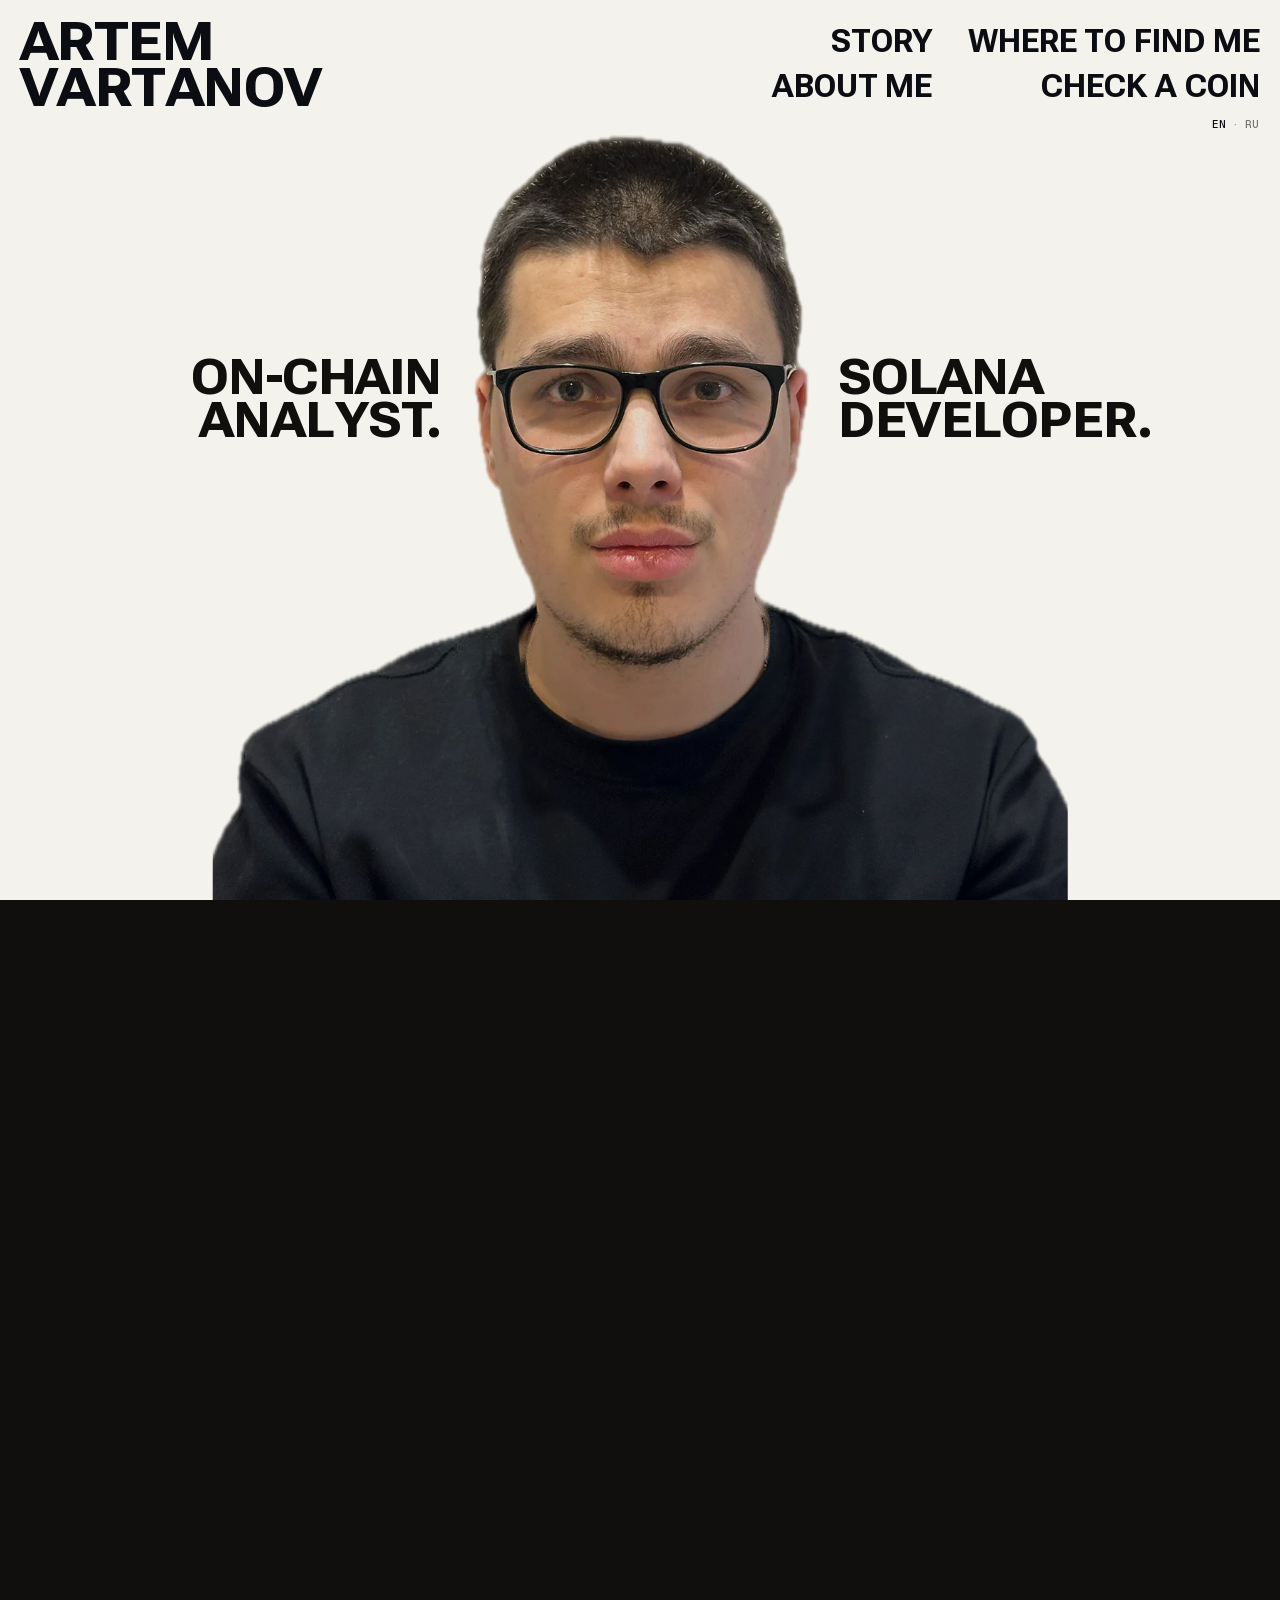
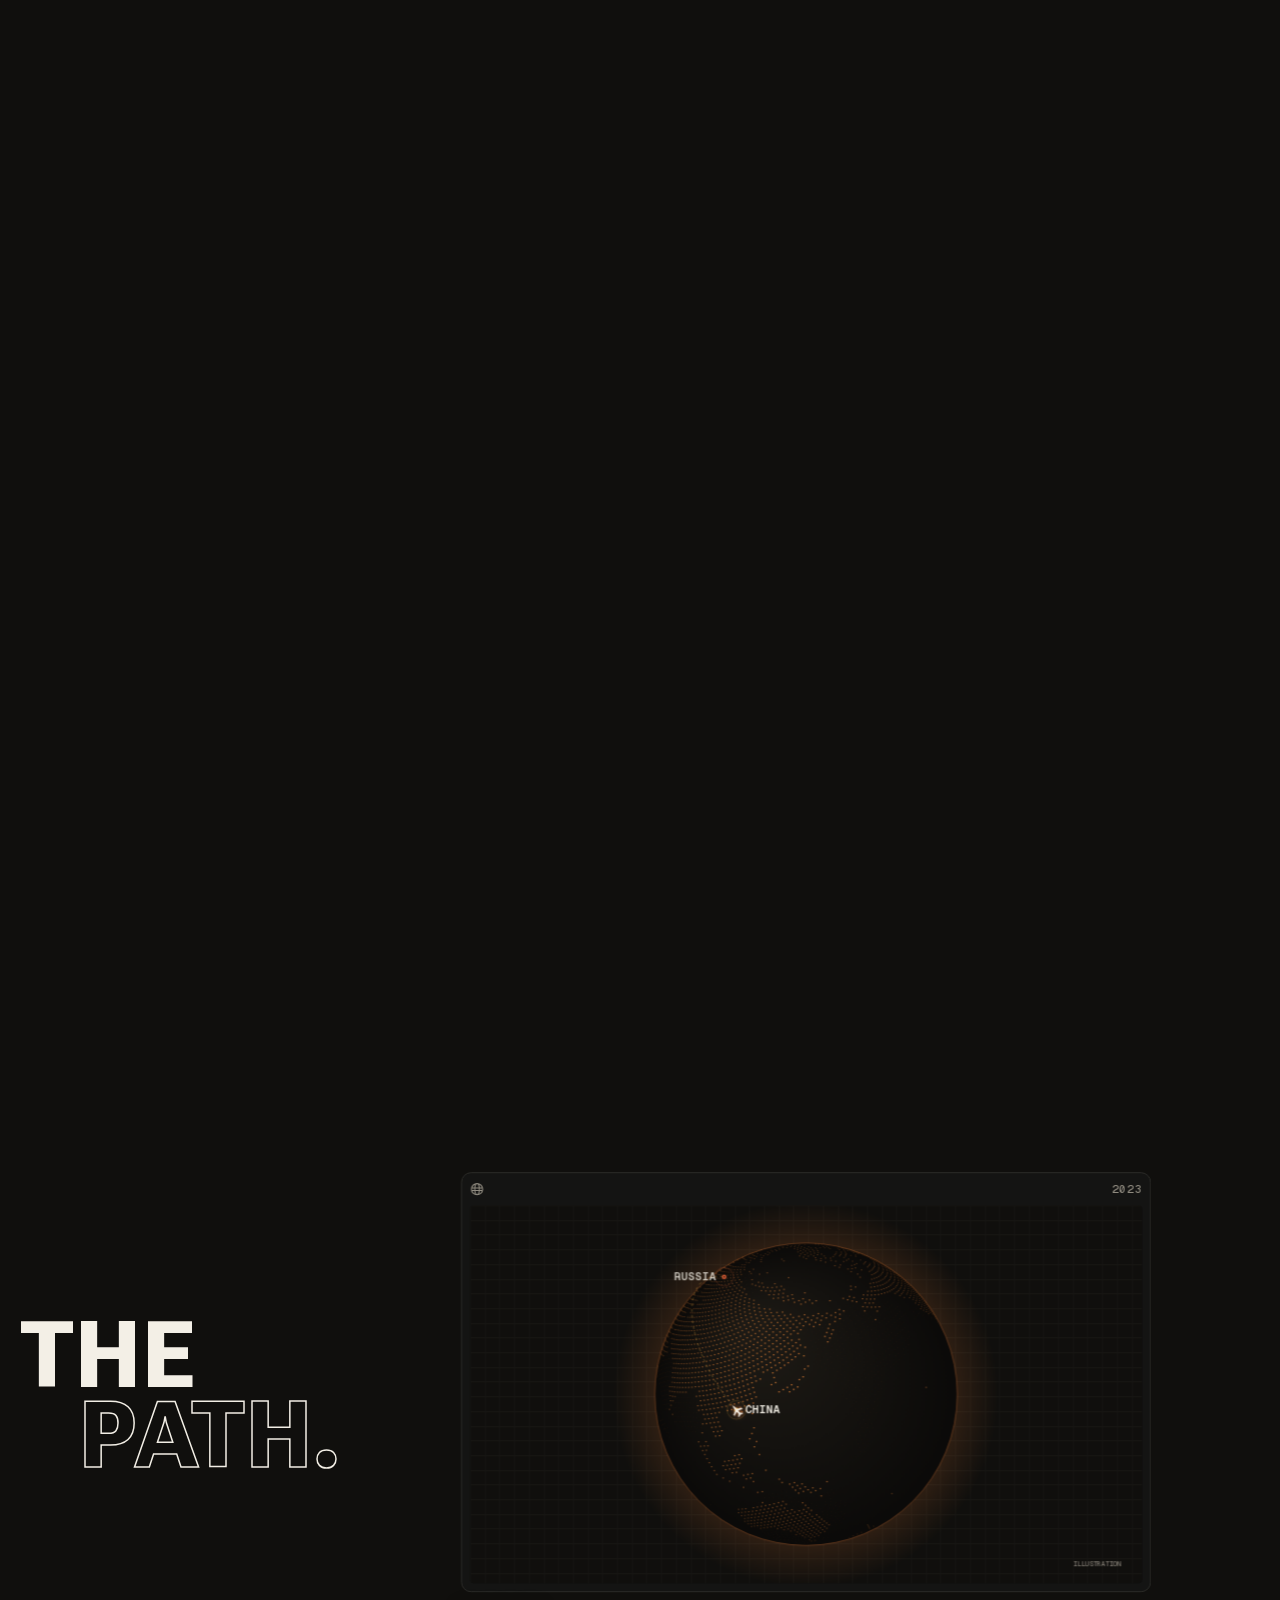
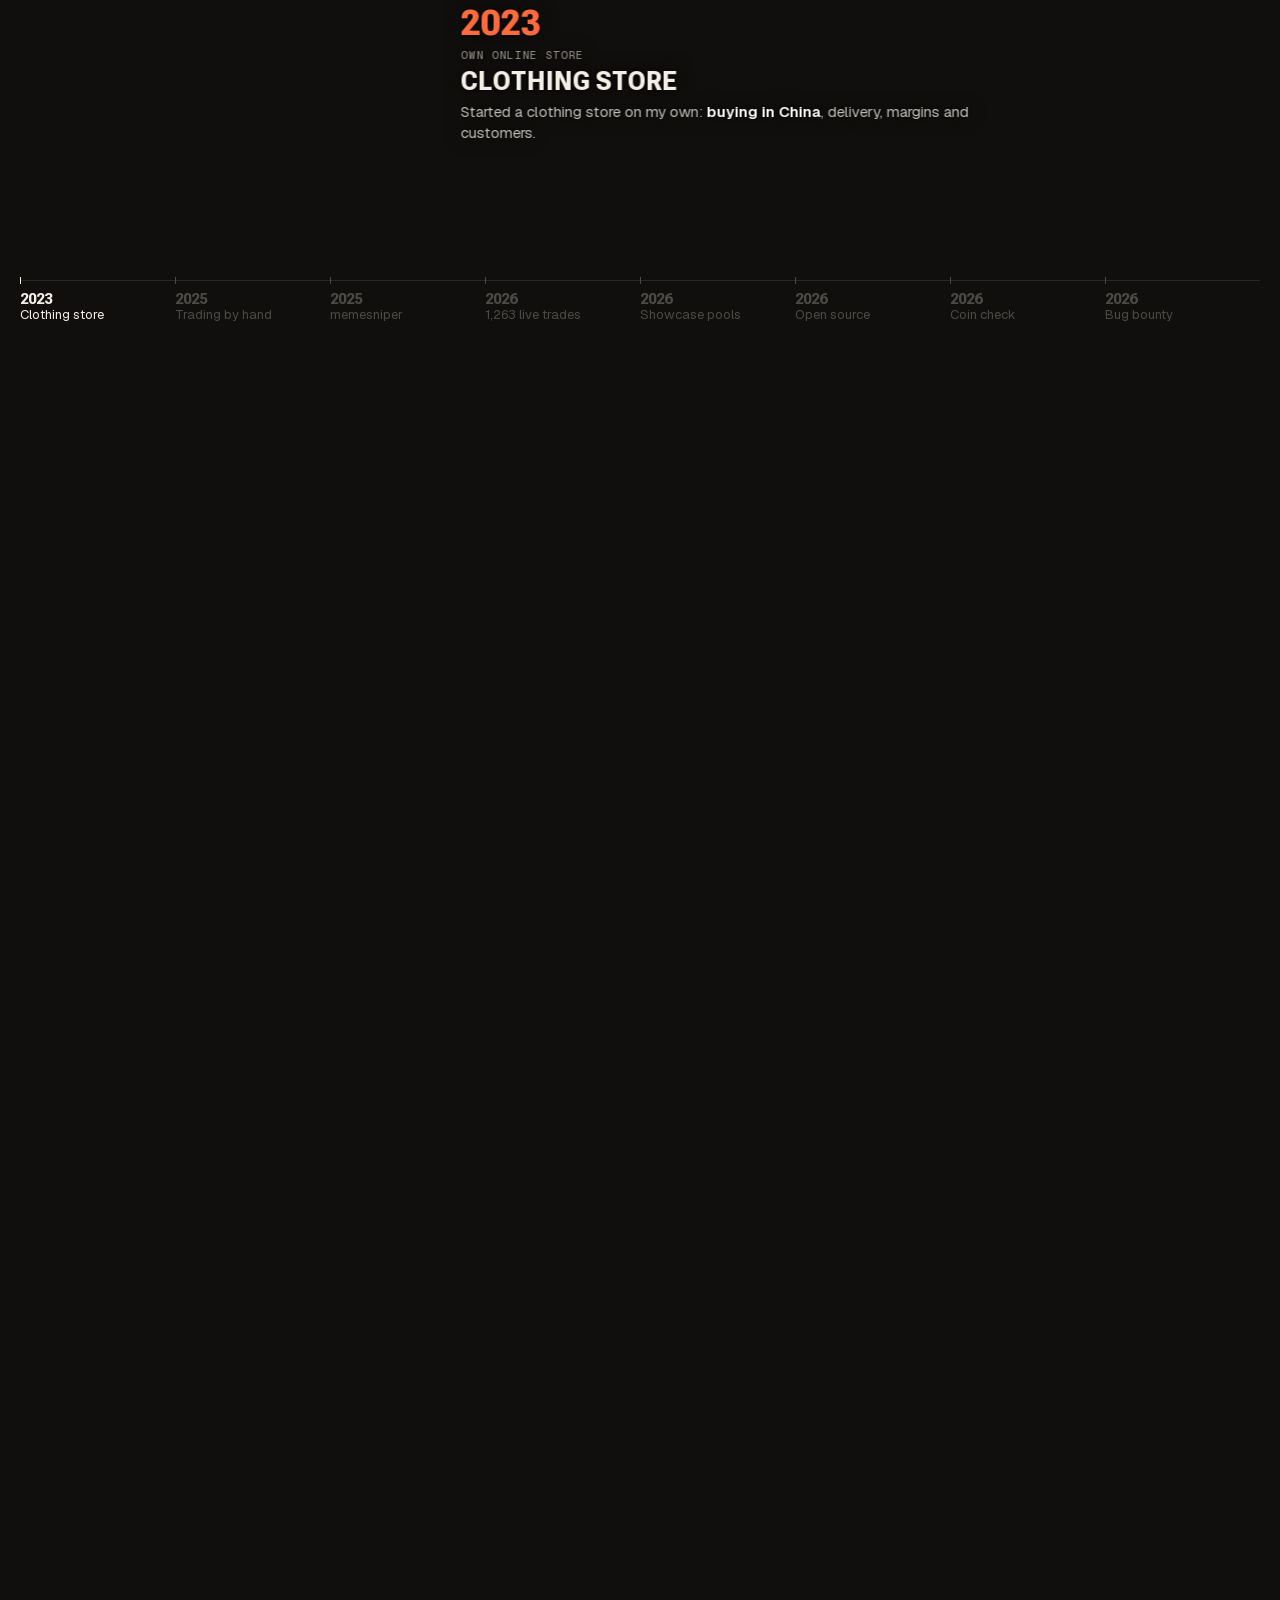
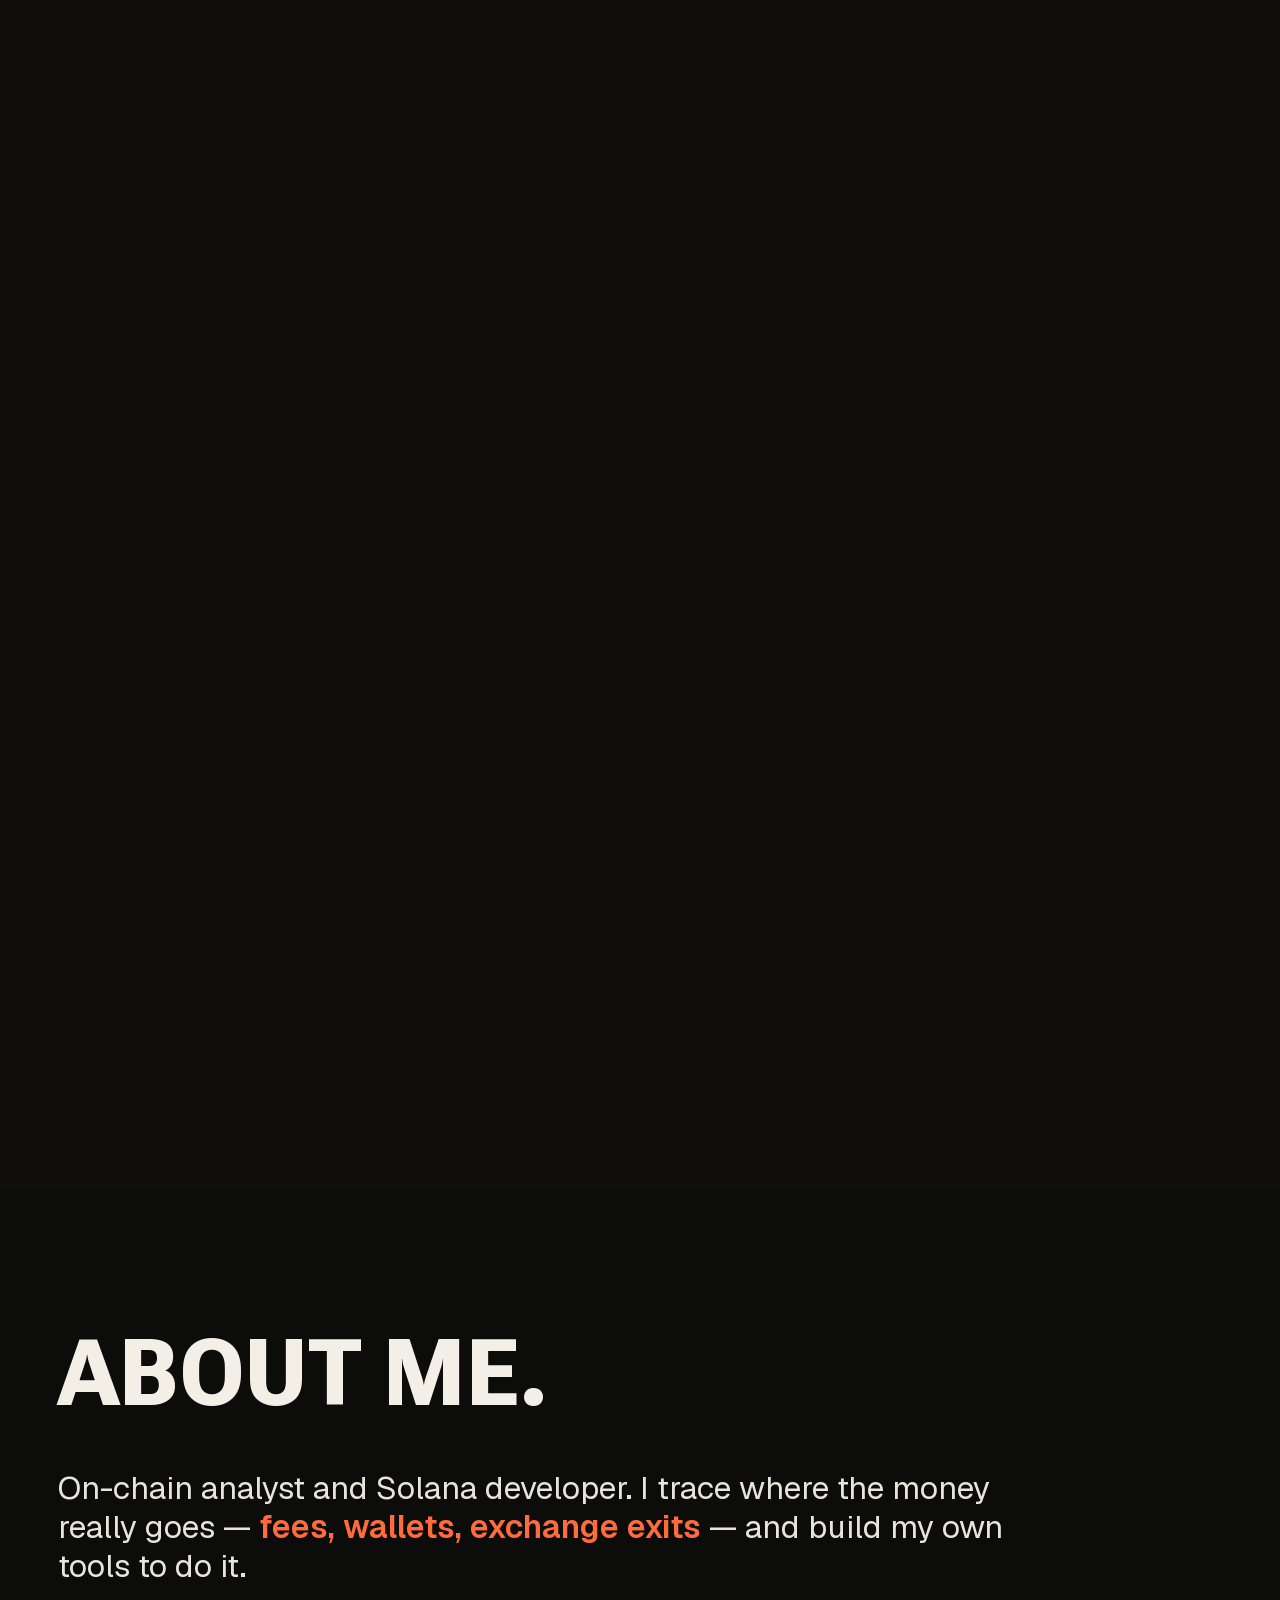
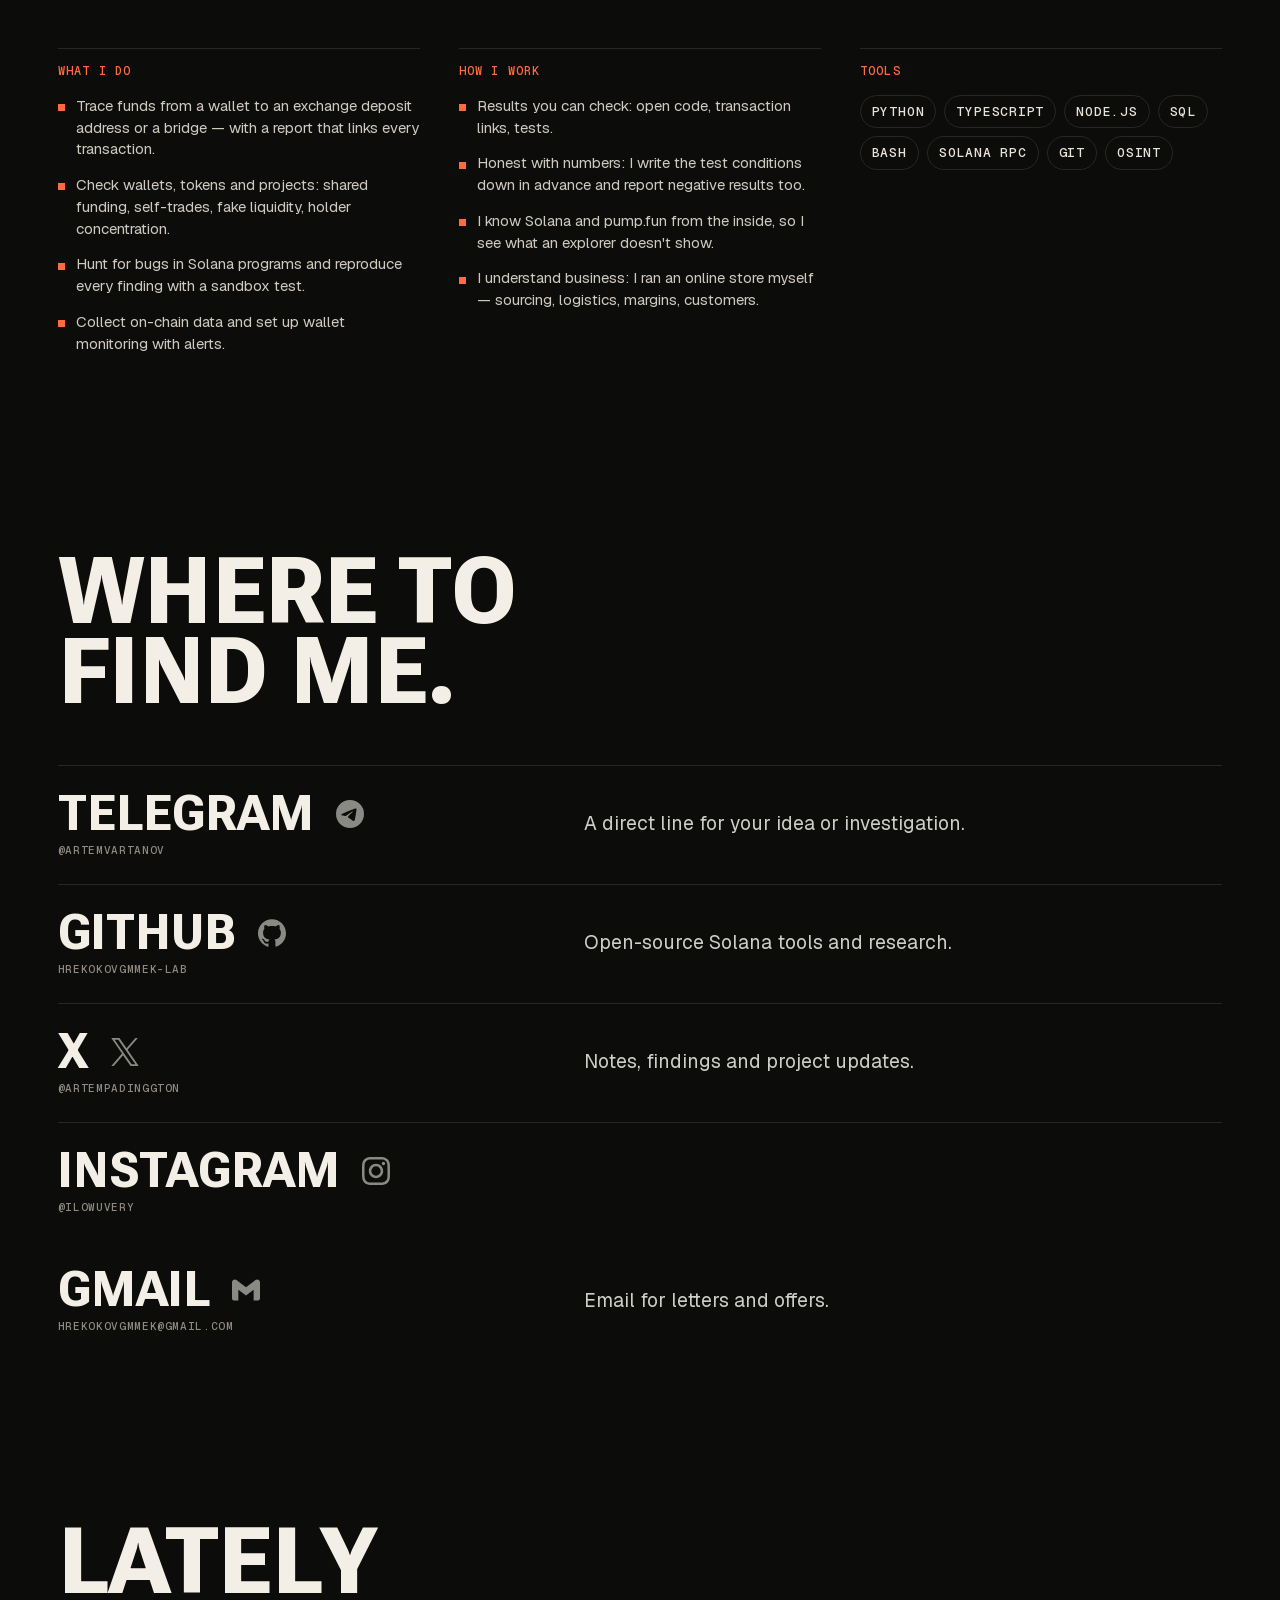
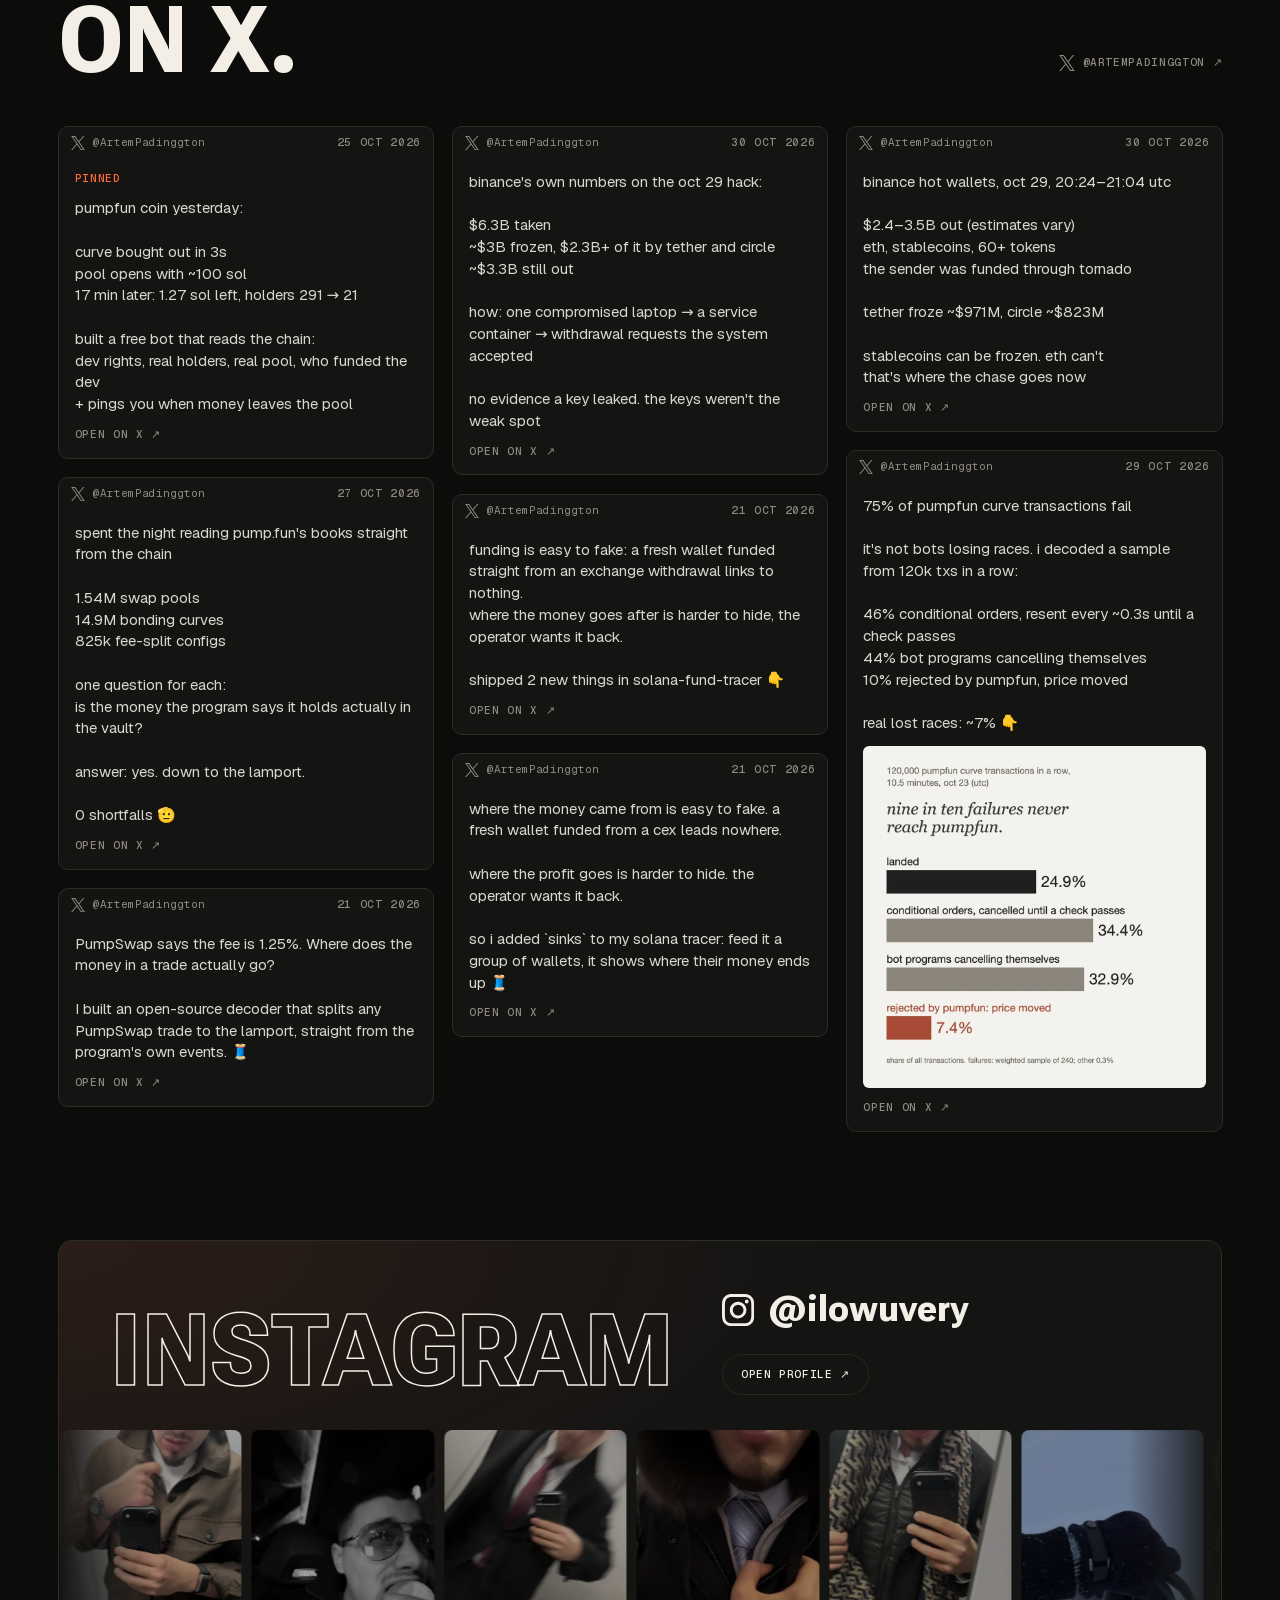
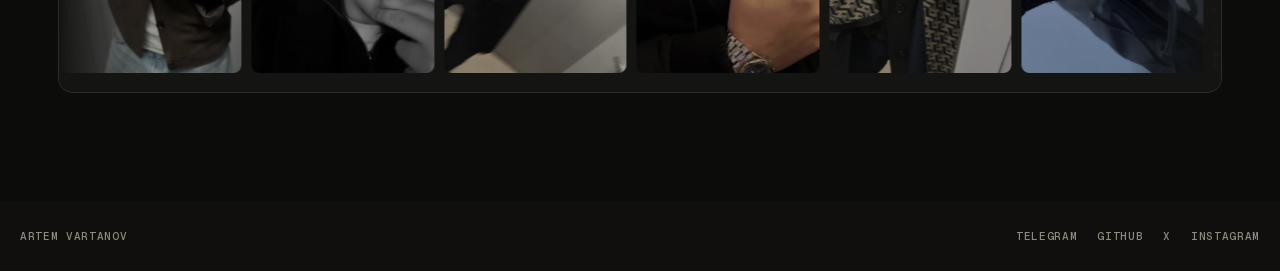
==== commit 8bc672ec: "Coin check in English only; new Coin check slide with the dark page Co-Authored-By: Claude Opus 5.5 " ====
--- a/index.html
+++ b/index.html
@@ -89,7 +89,7 @@
 </article>
 <article class="card wide" style="--ar:1.7778;--st:-0.8" data-i="6" data-year="2026">
   <div class="shot"><div class="bar"><span class="icons"><svg class="ic" aria-hidden="true"><use href="#i-web"/></svg><svg class="ic" aria-hidden="true"><use href="#i-telegram"/></svg></span><span class="yr mono">2026</span></div>
-    <div class="frame"><img class="media" data-l="en" src="/assets/story/2026-coin-check-en.webp?v=e74aee26f0" alt="Coin check" data-en="Coin check" data-ru="Проверка монеты" width="1280" height="720" loading="lazy" decoding="async"><img class="media" data-l="ru" src="/assets/story/2026-coin-check-ru.webp?v=ece0b755aa" alt="Coin check" data-en="Coin check" data-ru="Проверка монеты" width="1280" height="720" loading="lazy" decoding="async"><i class="curtain" aria-hidden="true"></i></div></div>
+    <div class="frame"><img class="media" src="/assets/story/2026-coin-check.webp?v=120a778026" alt="Coin check" data-en="Coin check" data-ru="Проверка монеты" width="1280" height="720" loading="lazy" decoding="async"><i class="curtain" aria-hidden="true"></i></div></div>
   <div class="cap"><div class="cap-year">2026</div><div class="cap-plat mono">artemvartanov.com</div>
     <h3 class="cap-title"><span data-l="en">Coin check</span><span data-l="ru">Проверка монеты</span></h3><p class="cap-line"><span data-l="en">Paste a pump.fun coin and the chain answers <b>in big letters</b>. Free, nothing to sign.</span><span data-l="ru">Вставьте монету pump.fun — цепь отвечает <b>большими буквами</b>. Бесплатно, ничего подписывать не нужно.</span></p></div>
 </article>
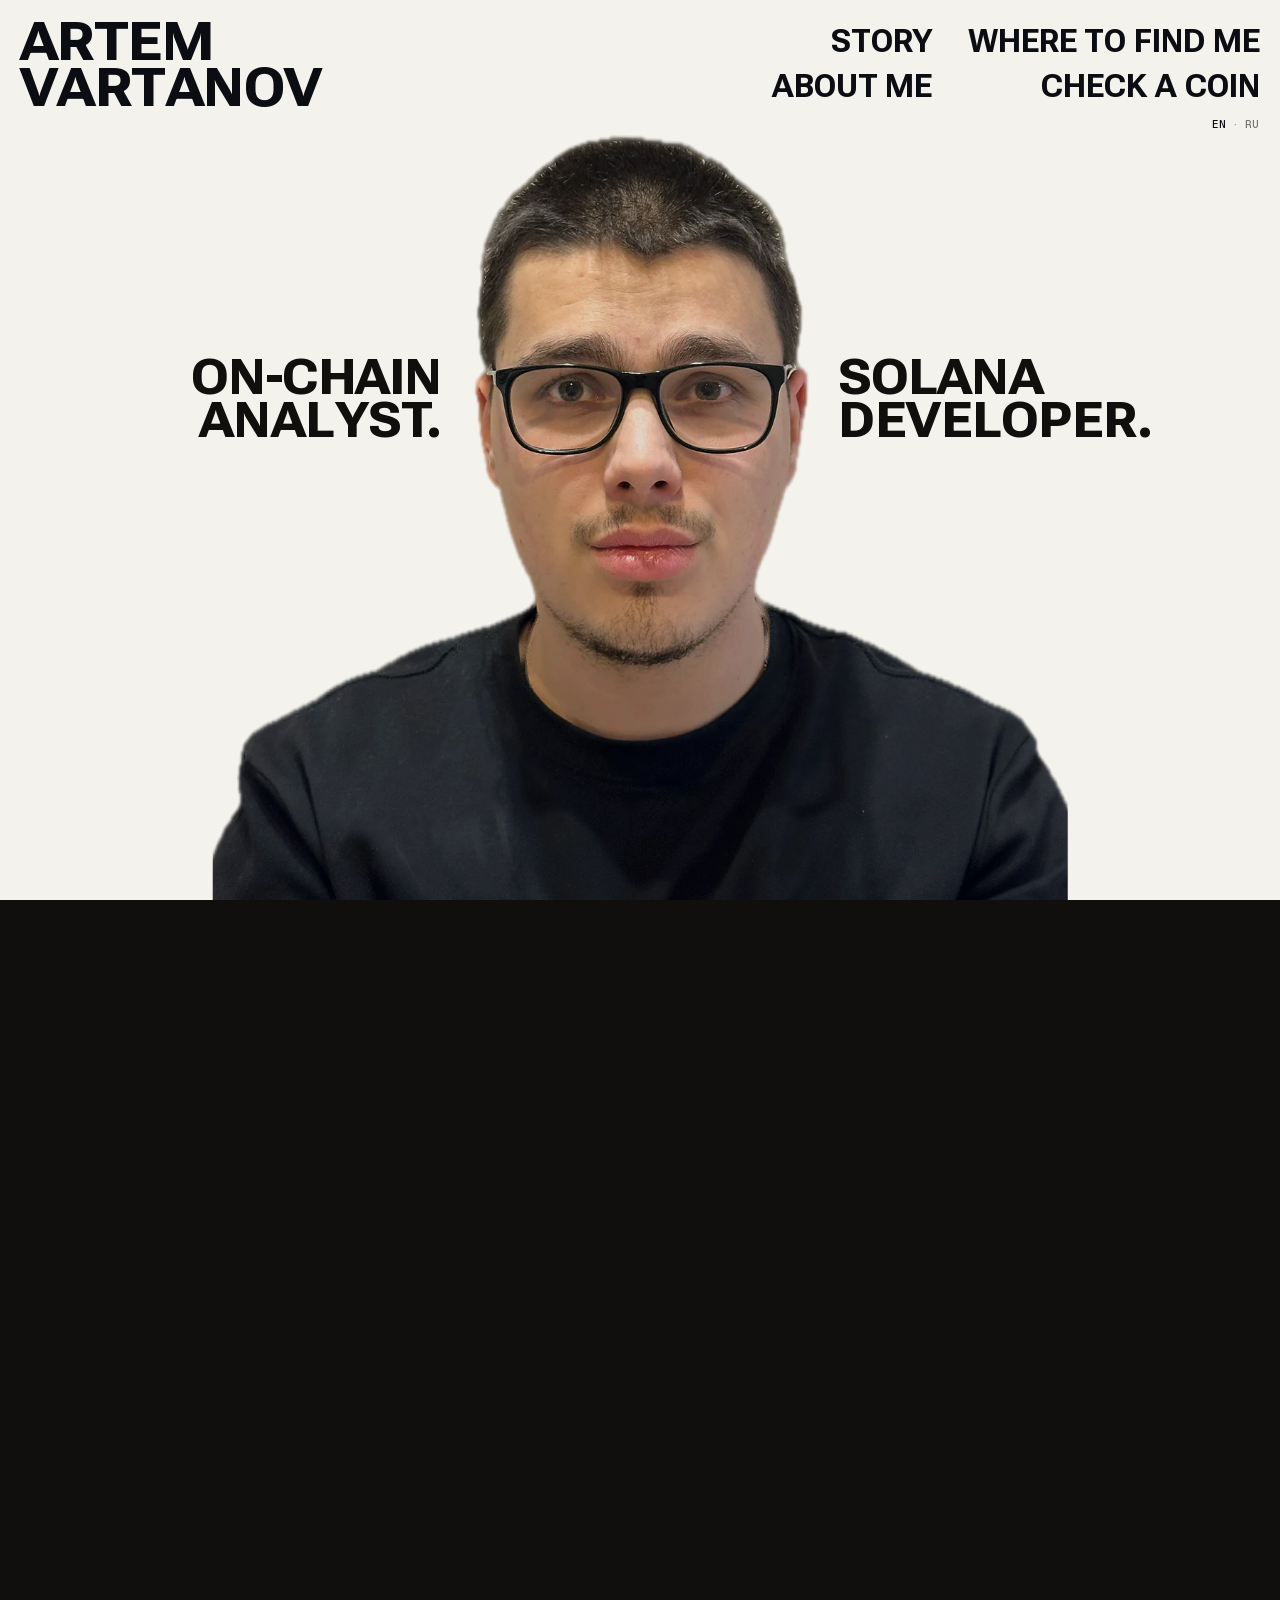
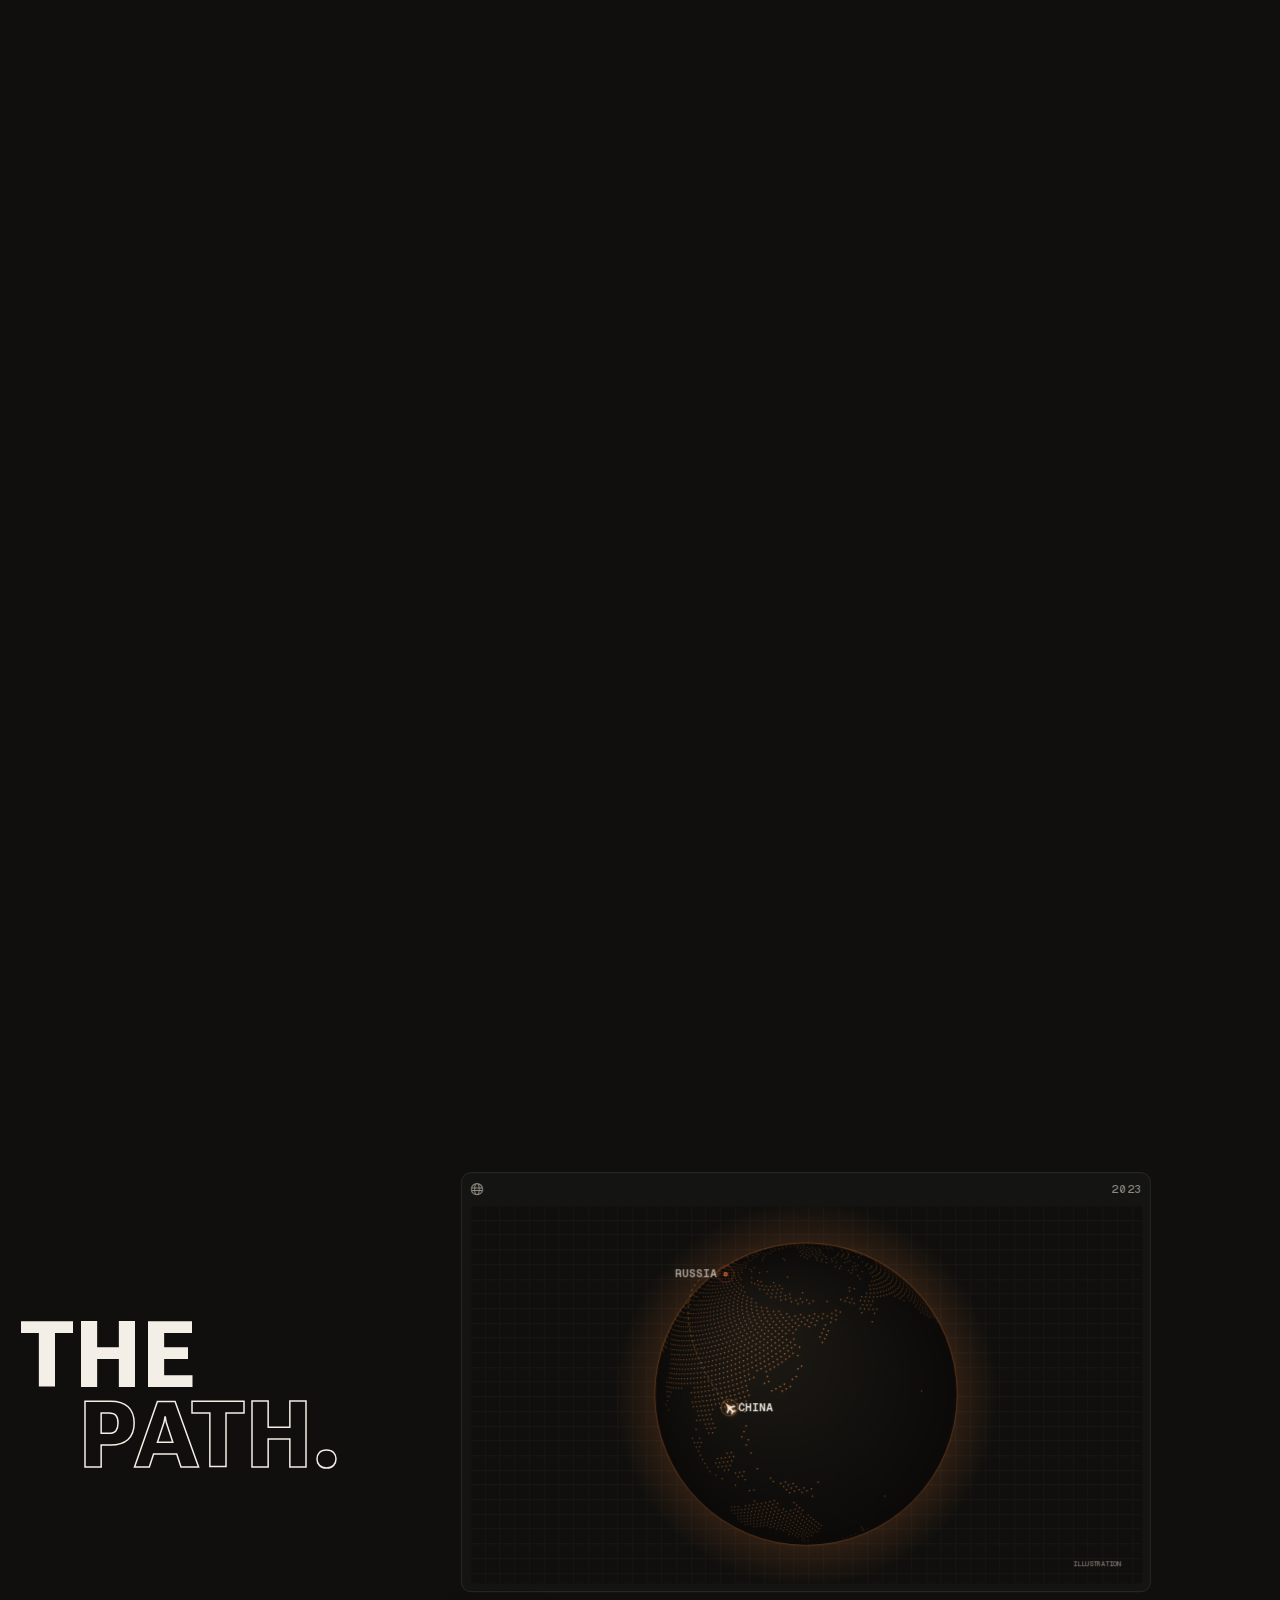
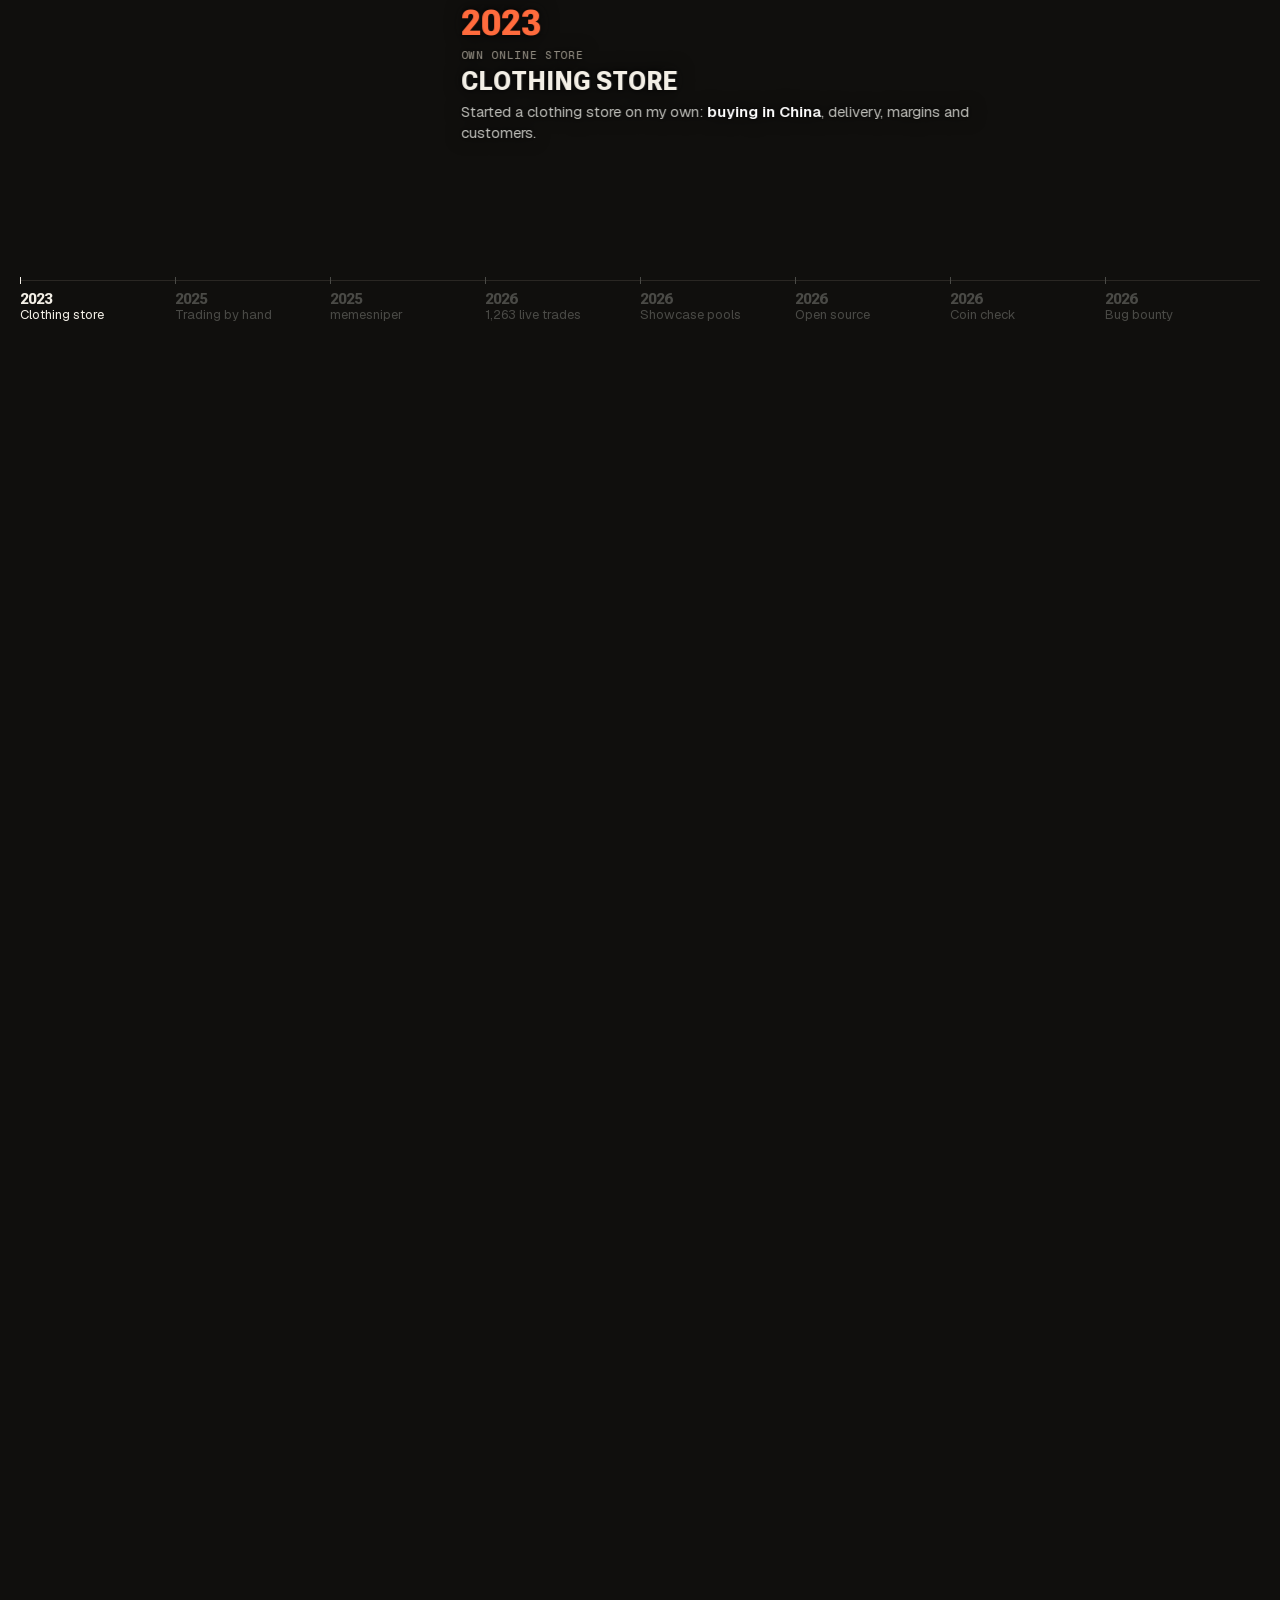
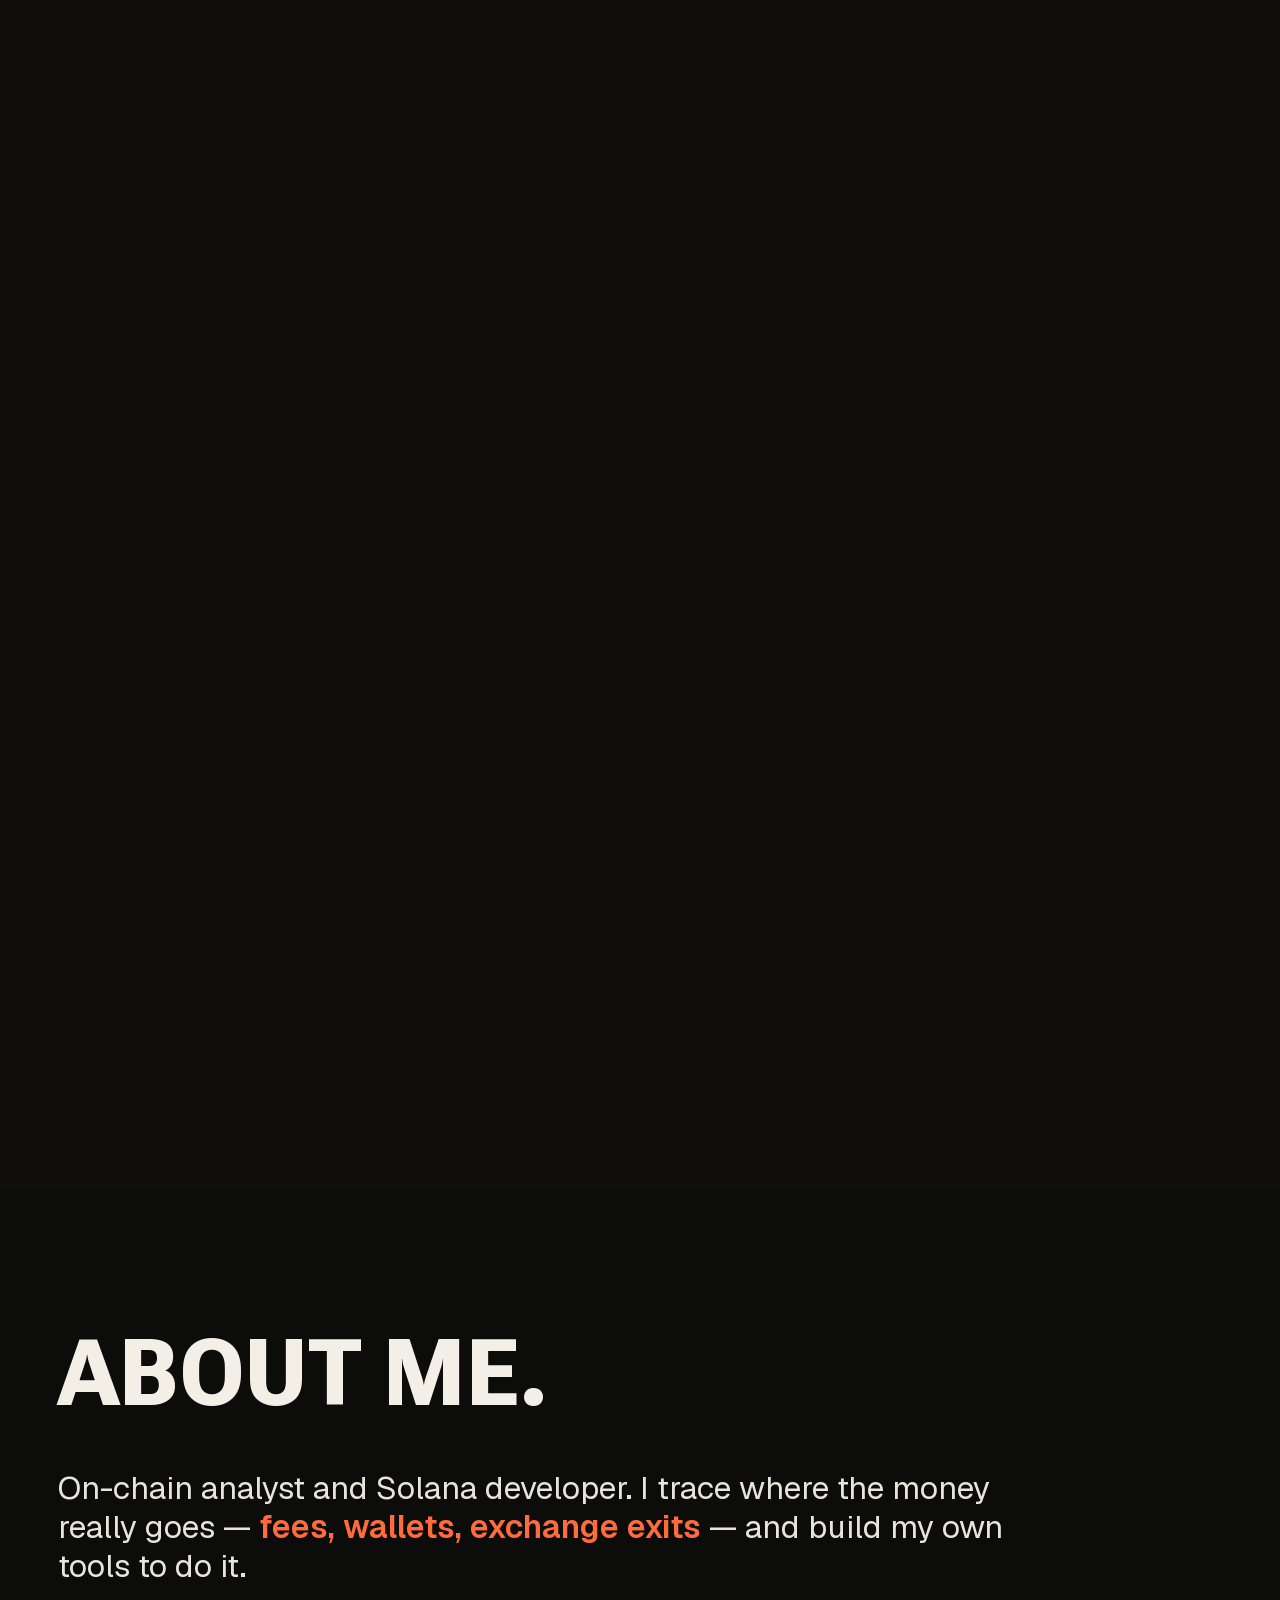
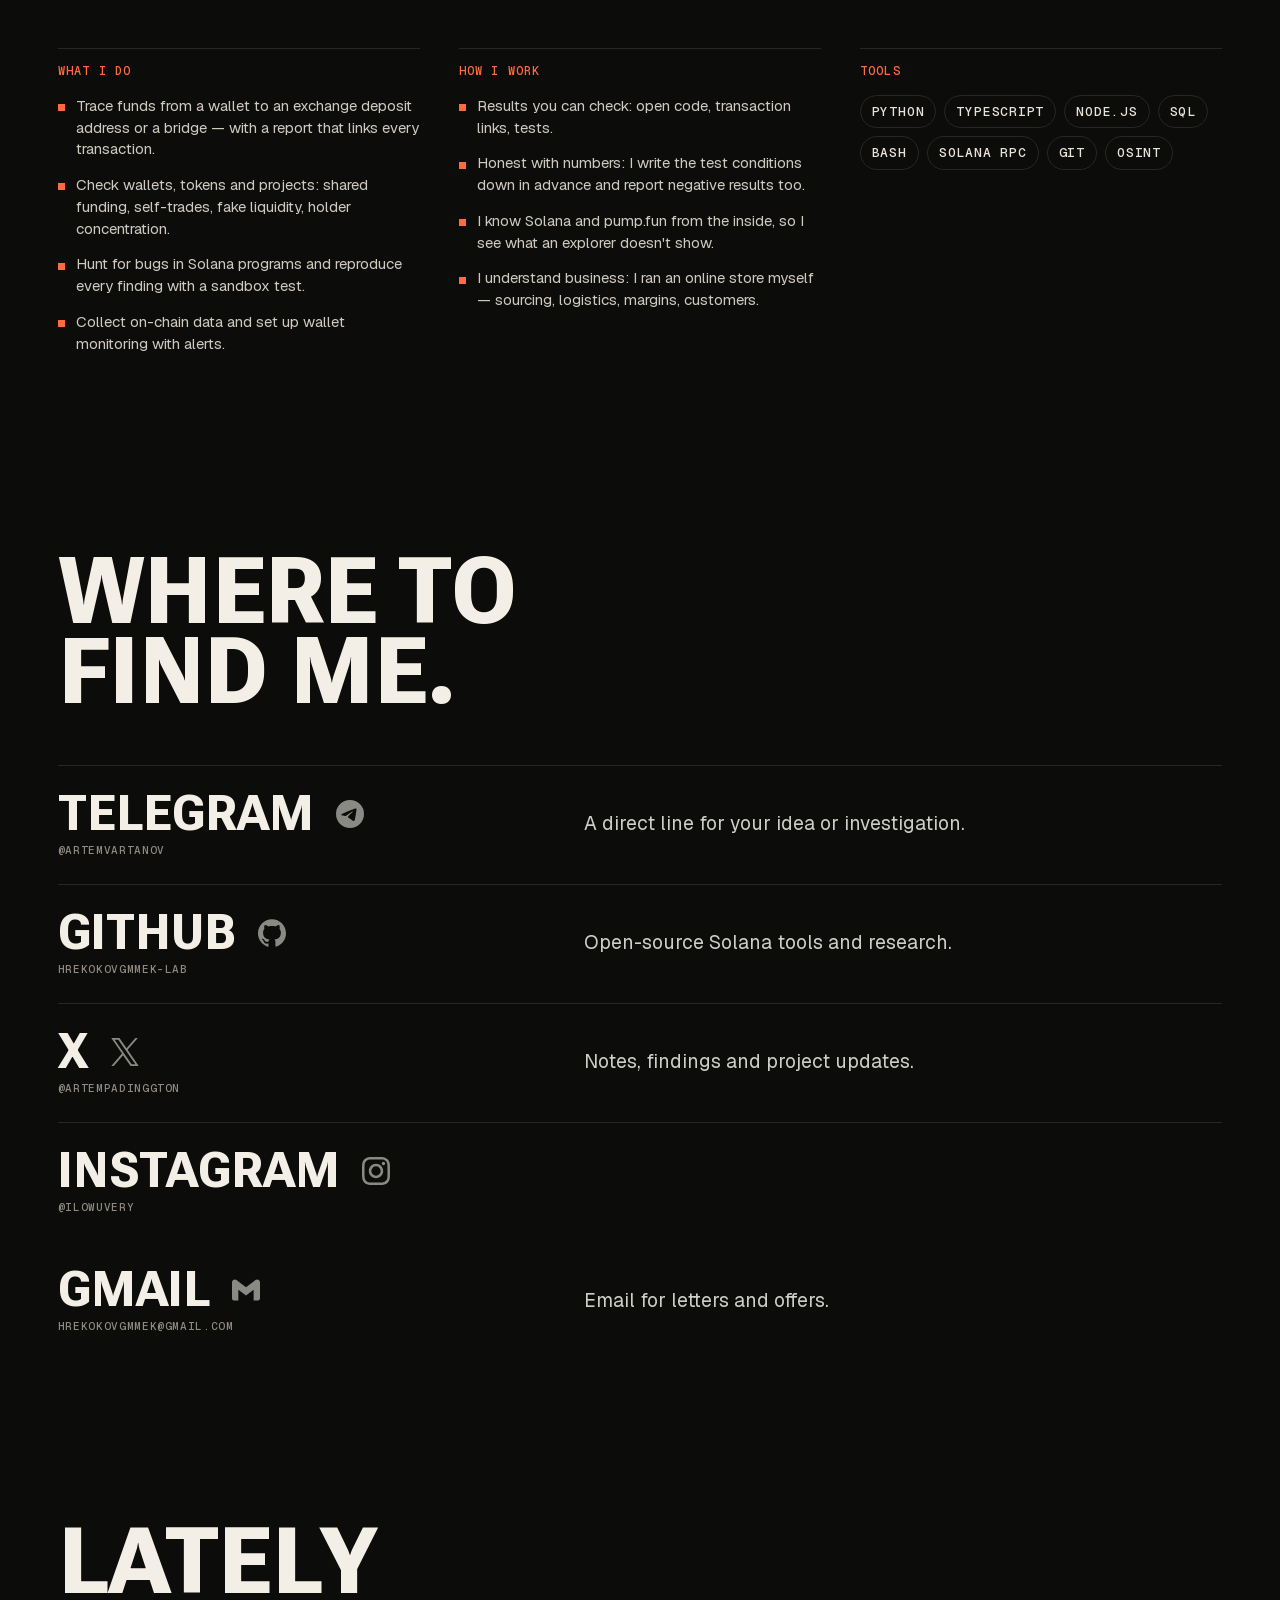
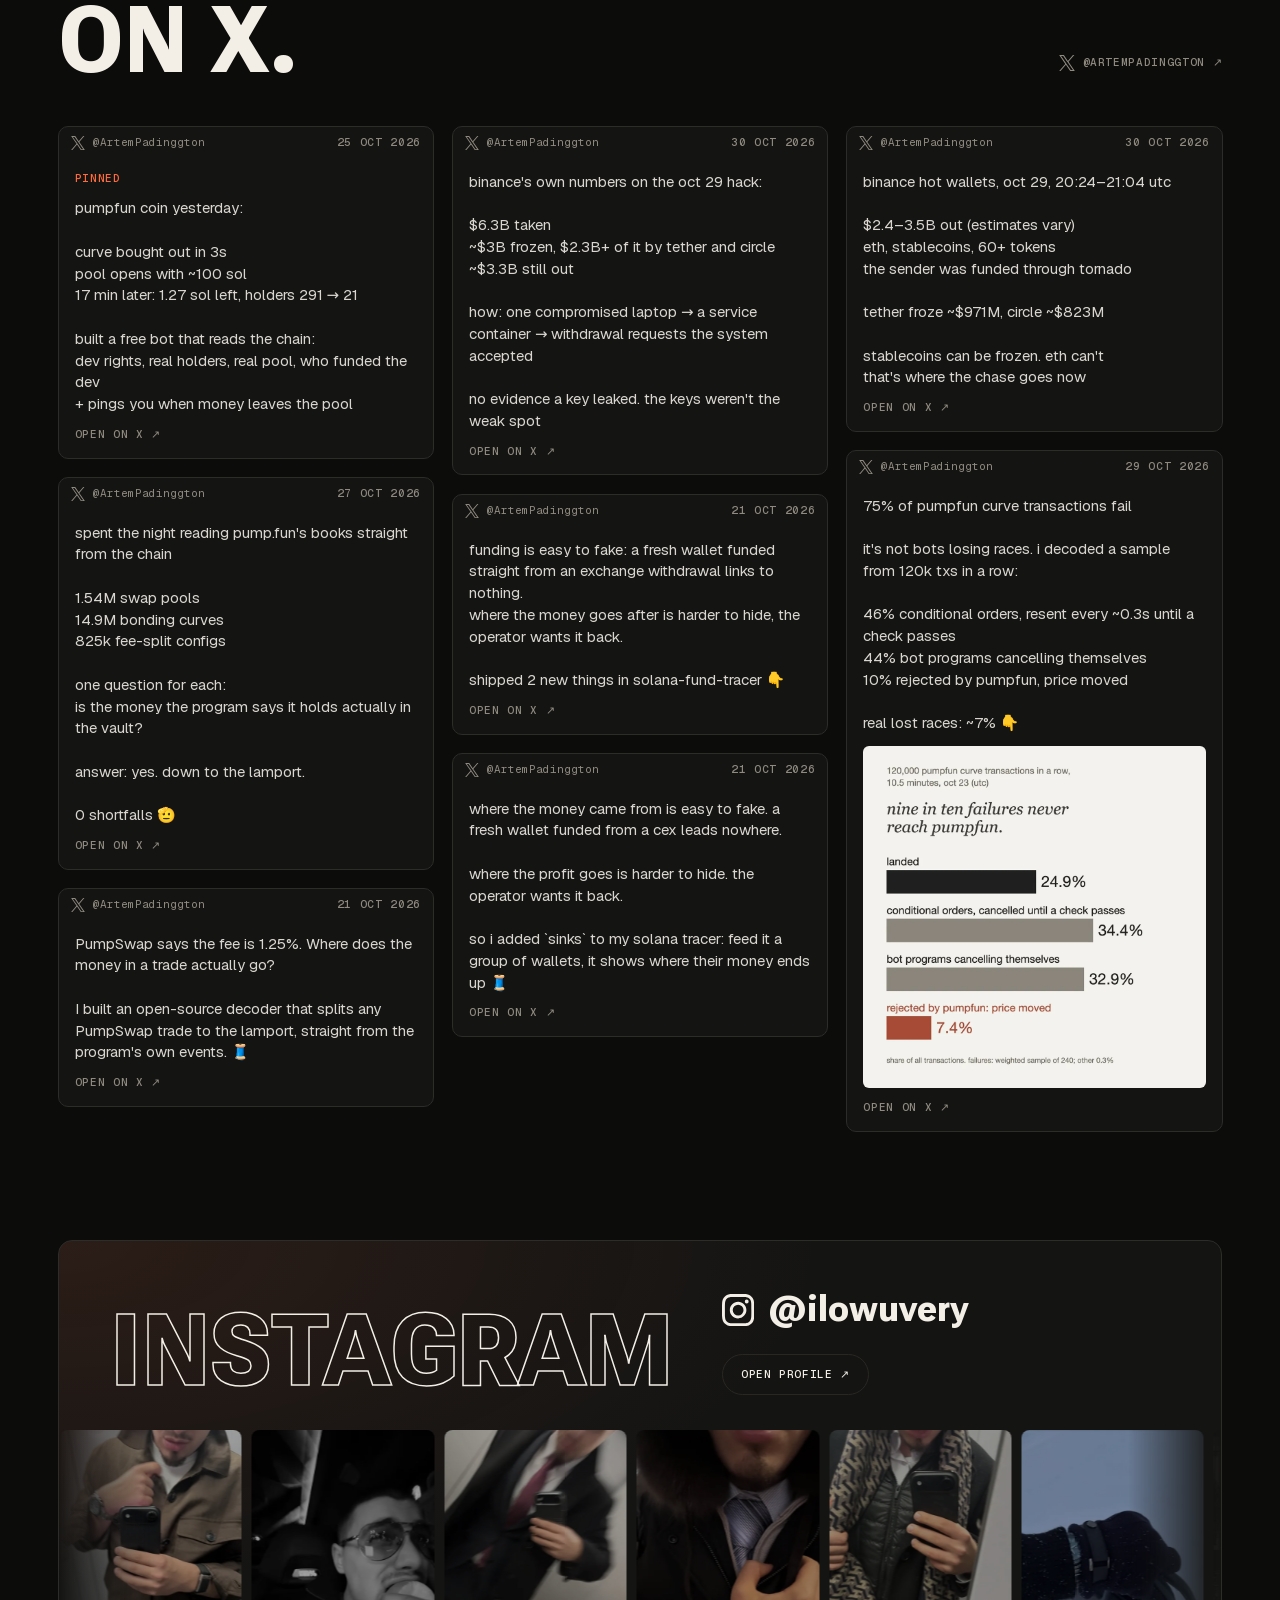
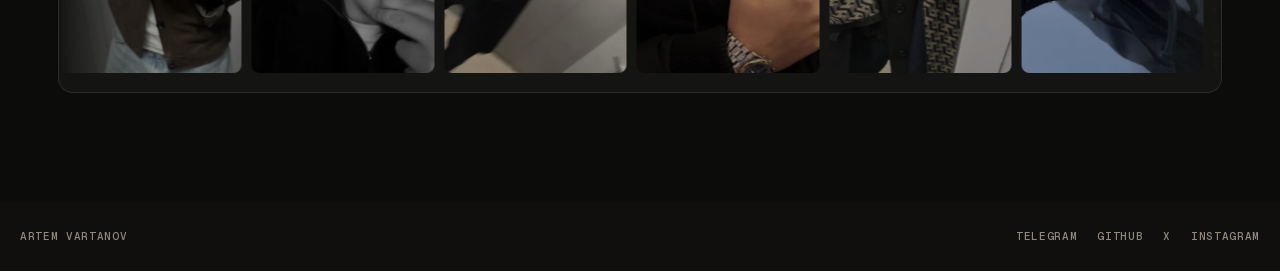
==== commit 1ab13a98: "Live drawings for the last four chapters, lighter slide images and lazy chapter animations; old Abou" ====
--- a/index.html
+++ b/index.html
@@ -21,12 +21,125 @@
 <link rel="preload" href="/assets/fonts/roboto-flex-latin.woff2" as="font" type="font/woff2" crossorigin>
 <link rel="preload" href="/assets/fonts/geist-latin.woff2" as="font" type="font/woff2" crossorigin>
 <link rel="preload" href="/assets/fonts/geist-mono-latin.woff2" as="font" type="font/woff2" crossorigin>
-<link rel="stylesheet" href="/css/fonts.css?v=792e9bf5c8">
+<style>/* Шрифты OFL, файлы из Google Fonts 08.11.2026 (суммы — vendor/SOURCES.md). Наборы: latin, latin-ext, cyrillic, cyrillic-ext. */
+/* Geist · latin */
+@font-face {
+  font-family: 'Geist';
+  font-style: normal;
+  font-weight: 100 900;
+  font-display: swap;
+  src: url(/assets/fonts/geist-latin.woff2) format('woff2');
+  unicode-range: U+0000-00FF, U+0131, U+0152-0153, U+02BB-02BC, U+02C6, U+02DA, U+02DC, U+0304, U+0308, U+0329, U+2000-206F, U+20AC, U+2122, U+2191, U+2193, U+2212, U+2215, U+FEFF, U+FFFD;
+}
+/* Geist · latin-ext */
+@font-face {
+  font-family: 'Geist';
+  font-style: normal;
+  font-weight: 100 900;
+  font-display: swap;
+  src: url(/assets/fonts/geist-latin-ext.woff2) format('woff2');
+  unicode-range: U+0100-02BA, U+02BD-02C5, U+02C7-02CC, U+02CE-02D7, U+02DD-02FF, U+0304, U+0308, U+0329, U+1D00-1DBF, U+1E00-1E9F, U+1EF2-1EFF, U+2020, U+20A0-20AB, U+20AD-20C4, U+2113, U+2C60-2C7F, U+A720-A7FF;
+}
+/* Geist · cyrillic */
+@font-face {
+  font-family: 'Geist';
+  font-style: normal;
+  font-weight: 100 900;
+  font-display: swap;
+  src: url(/assets/fonts/geist-cyrillic.woff2) format('woff2');
+  unicode-range: U+0301, U+0400-045F, U+0490-0491, U+04B0-04B1, U+2116;
+}
+/* Geist · cyrillic-ext */
+@font-face {
+  font-family: 'Geist';
+  font-style: normal;
+  font-weight: 100 900;
+  font-display: swap;
+  src: url(/assets/fonts/geist-cyrillic-ext.woff2) format('woff2');
+  unicode-range: U+0460-052F, U+1C80-1C8A, U+20B4, U+2DE0-2DFF, U+A640-A69F, U+FE2E-FE2F;
+}
+/* Geist Mono · latin */
+@font-face {
+  font-family: 'Geist Mono';
+  font-style: normal;
+  font-weight: 100 900;
+  font-display: swap;
+  src: url(/assets/fonts/geist-mono-latin.woff2) format('woff2');
+  unicode-range: U+0000-00FF, U+0131, U+0152-0153, U+02BB-02BC, U+02C6, U+02DA, U+02DC, U+0304, U+0308, U+0329, U+2000-206F, U+20AC, U+2122, U+2191, U+2193, U+2212, U+2215, U+FEFF, U+FFFD;
+}
+/* Geist Mono · latin-ext */
+@font-face {
+  font-family: 'Geist Mono';
+  font-style: normal;
+  font-weight: 100 900;
+  font-display: swap;
+  src: url(/assets/fonts/geist-mono-latin-ext.woff2) format('woff2');
+  unicode-range: U+0100-02BA, U+02BD-02C5, U+02C7-02CC, U+02CE-02D7, U+02DD-02FF, U+0304, U+0308, U+0329, U+1D00-1DBF, U+1E00-1E9F, U+1EF2-1EFF, U+2020, U+20A0-20AB, U+20AD-20C4, U+2113, U+2C60-2C7F, U+A720-A7FF;
+}
+/* Geist Mono · cyrillic */
+@font-face {
+  font-family: 'Geist Mono';
+  font-style: normal;
+  font-weight: 100 900;
+  font-display: swap;
+  src: url(/assets/fonts/geist-mono-cyrillic.woff2) format('woff2');
+  unicode-range: U+0301, U+0400-045F, U+0490-0491, U+04B0-04B1, U+2116;
+}
+/* Geist Mono · cyrillic-ext */
+@font-face {
+  font-family: 'Geist Mono';
+  font-style: normal;
+  font-weight: 100 900;
+  font-display: swap;
+  src: url(/assets/fonts/geist-mono-cyrillic-ext.woff2) format('woff2');
+  unicode-range: U+0460-052F, U+1C80-1C8A, U+20B4, U+2DE0-2DFF, U+A640-A69F, U+FE2E-FE2F;
+}
+/* Roboto Flex · latin */
+@font-face {
+  font-family: 'Roboto Flex';
+  font-style: normal;
+  font-weight: 100 1000;
+  font-stretch: 25% 151%;
+  font-display: swap;
+  src: url(/assets/fonts/roboto-flex-latin.woff2) format('woff2');
+  unicode-range: U+0000-00FF, U+0131, U+0152-0153, U+02BB-02BC, U+02C6, U+02DA, U+02DC, U+0304, U+0308, U+0329, U+2000-206F, U+20AC, U+2122, U+2191, U+2193, U+2212, U+2215, U+FEFF, U+FFFD;
+}
+/* Roboto Flex · latin-ext */
+@font-face {
+  font-family: 'Roboto Flex';
+  font-style: normal;
+  font-weight: 100 1000;
+  font-stretch: 25% 151%;
+  font-display: swap;
+  src: url(/assets/fonts/roboto-flex-latin-ext.woff2) format('woff2');
+  unicode-range: U+0100-02BA, U+02BD-02C5, U+02C7-02CC, U+02CE-02D7, U+02DD-02FF, U+0304, U+0308, U+0329, U+1D00-1DBF, U+1E00-1E9F, U+1EF2-1EFF, U+2020, U+20A0-20AB, U+20AD-20C4, U+2113, U+2C60-2C7F, U+A720-A7FF;
+}
+/* Roboto Flex · cyrillic */
+@font-face {
+  font-family: 'Roboto Flex';
+  font-style: normal;
+  font-weight: 100 1000;
+  font-stretch: 25% 151%;
+  font-display: swap;
+  src: url(/assets/fonts/roboto-flex-cyrillic.woff2) format('woff2');
+  unicode-range: U+0301, U+0400-045F, U+0490-0491, U+04B0-04B1, U+2116;
+}
+/* Roboto Flex · cyrillic-ext */
+@font-face {
+  font-family: 'Roboto Flex';
+  font-style: normal;
+  font-weight: 100 1000;
+  font-stretch: 25% 151%;
+  font-display: swap;
+  src: url(/assets/fonts/roboto-flex-cyrillic-ext.woff2) format('woff2');
+  unicode-range: U+0460-052F, U+1C80-1C8A, U+20B4, U+2DE0-2DFF, U+A640-A69F, U+FE2E-FE2F;
+}
+</style>
 <link rel="stylesheet" href="/css/site.css?v=a68a5346f9">
 <style>:root{--studio:#F4F2EC;--ink:#100F0D;--paper:#F3EFE6;--soft:#8F8A7F;--line:#2A2723;--signal:#FF6B3D}html[data-lang="en"] [data-l]:not([data-l="en"]){display:none!important}html[data-lang="ru"] [data-l]:not([data-l="ru"]){display:none!important}</style>
 <script>(function(){var d=document.documentElement,L=["en", "ru"],l=null;d.classList.remove('no-js');d.classList.add('js');try{var q=new URLSearchParams(location.search).get('lang');if(L.indexOf(q)>=0)l=q}catch(e){}if(!l){try{l=localStorage.getItem('lang')}catch(e){}}if(L.indexOf(l)<0){var n=(navigator.language||'').toLowerCase();l=L.indexOf('ru')>=0&&n.indexOf('ru')===0?'ru':L[0]}d.lang=l;d.setAttribute('data-lang',l);if(!matchMedia('(prefers-reduced-motion: reduce)').matches){d.classList.add('anim');if(!location.hash)d.classList.add('intro')}if(!location.hash&&'scrollRestoration' in history)history.scrollRestoration='manual'})();</script>
-<script type="importmap">{"imports": {"/js/field-lite.js": "/js/field-lite.js?v=cd86bececf", "/js/fx.js": "/js/fx.js?v=af43d19ad6", "/js/hero/canvases.js": "/js/hero/canvases.js?v=019b7c9fc0", "/js/hero/fluid.js": "/js/hero/fluid.js?v=76f45bdca0", "/js/hero/glsl.js": "/js/hero/glsl.js?v=1703db7d9c", "/js/hero/hud.js": "/js/hero/hud.js?v=d265411c98", "/js/hero/palettes.js": "/js/hero/palettes.js?v=5a8bba6796", "/js/hero/portrait.js": "/js/hero/portrait.js?v=6eb3cfaf79", "/js/hero/stage.js": "/js/hero/stage.js?v=fbee642003", "/js/main.js": "/js/main.js?v=6697c7a8f7", "/js/story-art.js": "/js/story-art.js?v=74ca79edc9", "/js/story-code.js": "/js/story-code.js?v=a46608054a", "/js/story-globe.js": "/js/story-globe.js?v=3f327d6f12", "/js/story-trade.js": "/js/story-trade.js?v=6978052b9e", "/js/story.js": "/js/story.js?v=d380c84e88", "/vendor/three-0.185.1/three.core.min.js": "/vendor/three-0.185.1/three.core.min.js?v=05b2609338", "/vendor/three-0.185.1/three.module.min.js": "/vendor/three-0.185.1/three.module.min.js?v=86bcee248b", "/vendor/lenis-1.1.13/lenis.mjs": "/vendor/lenis-1.1.13/lenis.mjs?v=1f6d3de9b2"}}</script>
-<script type="module" src="/js/main.js?v=6697c7a8f7"></script>
+<script type="importmap">{"imports": {"/js/field-lite.js": "/js/field-lite.js?v=cd86bececf", "/js/fx.js": "/js/fx.js?v=154e53addc", "/js/hero/canvases.js": "/js/hero/canvases.js?v=019b7c9fc0", "/js/hero/fluid.js": "/js/hero/fluid.js?v=76f45bdca0", "/js/hero/glsl.js": "/js/hero/glsl.js?v=1703db7d9c", "/js/hero/hud.js": "/js/hero/hud.js?v=d265411c98", "/js/hero/palettes.js": "/js/hero/palettes.js?v=5a8bba6796", "/js/hero/portrait.js": "/js/hero/portrait.js?v=6eb3cfaf79", "/js/hero/stage.js": "/js/hero/stage.js?v=fbee642003", "/js/main.js": "/js/main.js?v=bb3c646b23", "/js/story-art.js": "/js/story-art.js?v=74ca79edc9", "/js/story-code.js": "/js/story-code.js?v=a46608054a", "/js/story-globe.js": "/js/story-globe.js?v=3f327d6f12", "/js/story-live.js": "/js/story-live.js?v=b56b2bad59", "/js/story-trade.js": "/js/story-trade.js?v=6978052b9e", "/js/story.js": "/js/story.js?v=d380c84e88", "/vendor/three-0.185.1/three.core.min.js": "/vendor/three-0.185.1/three.core.min.js?v=05b2609338", "/vendor/three-0.185.1/three.module.min.js": "/vendor/three-0.185.1/three.module.min.js?v=86bcee248b", "/vendor/lenis-1.1.13/lenis.mjs": "/vendor/lenis-1.1.13/lenis.mjs?v=1f6d3de9b2"}}</script>
+<script type="module" src="/js/main.js?v=bb3c646b23"></script>
 <script type="application/json" id="site-config">{"langs": ["en", "ru"], "domain": "artemvartanov.com", "theme": {"studio": "#F4F2EC", "ink": "#100F0D", "paper": "#F3EFE6", "soft": "#8F8A7F", "line": "#2A2723", "signal": "#FF6B3D", "palette": "amber"}, "hero": {"headline": {"left": {"en": ["On-chain", "analyst."], "ru": ["Ончейн-", "аналитик."]}, "right": {"en": ["Solana", "developer."], "ru": ["Разработчик", "на Solana."]}}, "hint": {"mouse": {"en": ["Move the cursor to open", "Scroll for the story"], "ru": ["Проведи — откроется", "Листай глубже"]}, "touch": {"en": ["Tap to open", "Scroll for the story"], "ru": ["Коснись", "Листай глубже"]}}, "readout": {"title": {"en": "Mesh · 478 points", "ru": "Сетка лица · 478 точек"}, "yaw": "Yaw", "pitch": "Pitch", "states": {"tracking": "Tracking", "scanning": "Scanning", "split": "Split", "converting": "Converting", "dissolving": "Dissolving", "offline": "Offline"}, "tracked": [[468, "R EYE"], [473, "L EYE"], [1, "NOSE"], [61, ""], [291, ""], [152, "CHIN"]]}, "tuning": {"stageVh": 420, "beats": [0.1, 0.35, 0.53, 0.72], "storyEntersAt": 0.4, "depthStrength": 0.22, "planeSegments": [200, 300], "fovDeg": 28, "cropDesktop": [0.07, 0.86], "phone": {"breakpoint": 760, "hairTopV": 0.185, "hairTopScreen": 0.2, "minTopPx": 135, "perPxFactor": 0.508}, "dprMax": {"phone": 1.5, "desktop": 2}, "turn": {"yawRad": 0.27, "pitchRad": 0.105, "ease": 0.05, "idleAfterS": 4, "drift": {"yaw": 0.05, "pitch": 0.02, "touchYaw": 0.13, "touchPitch": 0.05}}, "fluid": {"simRes": 128, "dyeRes": 512, "pressureIters": 18, "curl": 5, "fade": 0.985, "fadeTouch": 0.9785, "ink": 1.8, "stepPx": 14, "maxSteps": 12, "force": 4200, "sleepSteps": 260, "inkRadius": 0.00026, "pushRadius": 0.00038, "squash": 2.6, "blurPasses": 3}, "mask": {"inkCut": [0.16, 0.19], "codeRim": [0.08, 0.12, 0.15, 0.18], "codeHz": 9}, "field": {"scalePx": 560, "levels": 13, "cell": [7, 14], "gridPx": 28, "swirlSigma2": 40000, "swirlAmt": 0.15, "bitHz": 1.2}, "eyes": {"radius": 0.024, "lookMax": 0.011, "lookEase": 0.15, "glow": [1.0, 0.6, 0.22]}, "machineCutV": 0.104, "scan": {"firstAtS": 2, "sweepS": 2.7, "pauseS": 1.0}, "dissolve": {"from": 0.23, "to": 1.22, "cameraPullback": 0.06}, "nameDecode": {"holdMs": 350, "durMs": 1100, "stepMs": 55, "fallbackMs": 5000}, "backShadow": 0.28, "faceBrightness": 0.9}, "machineConcept": "robot", "assets": {"face": "/assets/hero/face.webp?v=fa868ee5be", "machine": "/assets/hero/machine.webp?v=5a118910fe", "depth": "/assets/hero/depth.webp?v=785a9c841d", "mesh": "/assets/hero/mesh.json?v=c3fb53e485", "fallback": "/assets/hero/face.webp?v=fa868ee5be", "shadow": "/assets/hero/shadow.webp?v=37bb5fc9e1"}, "points": {"1": [0.50392, 0.48998], "10": [0.4991, 0.31891], "61": [0.44248, 0.54965], "152": [0.50606, 0.64387], "234": [0.33018, 0.46038], "291": [0.56809, 0.54991], "454": [0.67564, 0.45699], "468": [0.41904, 0.41331], "473": [0.58065, 0.41344]}}, "story": {"years": ["2023", "2025", "2025", "2026", "2026", "2026", "2026", "2026"], "fullTimeFrom": null, "stagger": [-1, 0.6, -1, 1, -0.6, 0.8, -0.8, 0]}}</script>
 </head>
 <body>
@@ -53,49 +166,49 @@
     <h2 class="story-title"><span data-l="en" class="ls"><span class="l1"><span>The</span></span><span class="l2 outline"><span>path.</span></span></span><span data-l="ru" class="ls"><span class="l1"><span>Путь</span></span><span class="l2 outline"><span>дальше.</span></span></span></h2>
     <div class="track" id="track"><article class="card wide" style="--ar:1.7778;--st:-1" data-i="0" data-year="2023">
   <div class="shot"><div class="bar"><span class="icons"><svg class="ic" aria-hidden="true"><use href="#i-web"/></svg></span><span class="yr mono">2023</span></div>
-    <div class="frame" data-globe="/assets/story/globe-land.json?v=0565a148f9" data-globe-cfg="{&quot;from&quot;:{&quot;lat&quot;:23.13,&quot;lon&quot;:113.26,&quot;label&quot;:{&quot;en&quot;:&quot;China&quot;,&quot;ru&quot;:&quot;Китай&quot;}},&quot;to&quot;:{&quot;lat&quot;:55.76,&quot;lon&quot;:37.62,&quot;label&quot;:{&quot;en&quot;:&quot;Russia&quot;,&quot;ru&quot;:&quot;Россия&quot;}},&quot;tag&quot;:{&quot;en&quot;:&quot;Illustration&quot;,&quot;ru&quot;:&quot;Иллюстрация&quot;}}"><img class="media" data-l="en" src="/assets/story/2023-globe-en.webp?v=4aa9f69189" alt="Clothing store" data-en="Clothing store" data-ru="Магазин одежды" width="1280" height="720" loading="lazy" decoding="async"><img class="media" data-l="ru" src="/assets/story/2023-globe-ru.webp?v=e7b19a7041" alt="Clothing store" data-en="Clothing store" data-ru="Магазин одежды" width="1280" height="720" loading="lazy" decoding="async"><i class="curtain" aria-hidden="true"></i></div></div>
+    <div class="frame" data-globe="/assets/story/globe-land.json?v=0565a148f9" data-globe-cfg="{&quot;from&quot;:{&quot;lat&quot;:23.13,&quot;lon&quot;:113.26,&quot;label&quot;:{&quot;en&quot;:&quot;China&quot;,&quot;ru&quot;:&quot;Китай&quot;}},&quot;to&quot;:{&quot;lat&quot;:55.76,&quot;lon&quot;:37.62,&quot;label&quot;:{&quot;en&quot;:&quot;Russia&quot;,&quot;ru&quot;:&quot;Россия&quot;}},&quot;tag&quot;:{&quot;en&quot;:&quot;Illustration&quot;,&quot;ru&quot;:&quot;Иллюстрация&quot;}}"><img class="media" data-l="en" src="/assets/story/2023-globe-en.webp?v=4aa9f69189" srcset="/assets/story/2023-globe-en-640.webp?v=bd4cdc176b 640w, /assets/story/2023-globe-en.webp?v=4aa9f69189 1280w" sizes="(max-width: 760px) 92vw, 680px" alt="Clothing store" data-en="Clothing store" data-ru="Магазин одежды" width="1280" height="720" loading="lazy" decoding="async"><img class="media" data-l="ru" src="/assets/story/2023-globe-ru.webp?v=e7b19a7041" srcset="/assets/story/2023-globe-ru-640.webp?v=87bbc84fca 640w, /assets/story/2023-globe-ru.webp?v=e7b19a7041 1280w" sizes="(max-width: 760px) 92vw, 680px" alt="Clothing store" data-en="Clothing store" data-ru="Магазин одежды" width="1280" height="720" loading="lazy" decoding="async"><i class="curtain" aria-hidden="true"></i></div></div>
   <div class="cap"><div class="cap-year">2023</div><div class="cap-plat mono"><span data-l="en">Own online store</span><span data-l="ru">Свой интернет-магазин</span></div>
     <h3 class="cap-title"><span data-l="en">Clothing store</span><span data-l="ru">Магазин одежды</span></h3><p class="cap-line"><span data-l="en">Started a clothing store on my own: <b>buying in China</b>, delivery, margins and customers.</span><span data-l="ru">Сам запустил магазин одежды: <b>закупки в Китае</b>, доставка, расчёт прибыли и клиенты.</span></p></div>
 </article>
 <article class="card wide" style="--ar:1.7778;--st:0.6" data-i="1" data-year="2025">
   <div class="shot"><div class="bar"><span class="icons"><svg class="ic" aria-hidden="true"><use href="#i-web"/></svg></span><span class="yr mono">2025</span></div>
-    <div class="frame" data-trade="1" data-trade-cfg="{&quot;title&quot;:{&quot;en&quot;:&quot;Manual trade&quot;,&quot;ru&quot;:&quot;Ручная сделка&quot;},&quot;buy&quot;:{&quot;en&quot;:&quot;Buy&quot;,&quot;ru&quot;:&quot;Купить&quot;},&quot;sell&quot;:{&quot;en&quot;:&quot;Sell&quot;,&quot;ru&quot;:&quot;Продать&quot;},&quot;entry&quot;:{&quot;en&quot;:&quot;entry&quot;,&quot;ru&quot;:&quot;вход&quot;},&quot;exit&quot;:{&quot;en&quot;:&quot;exit&quot;,&quot;ru&quot;:&quot;выход&quot;},&quot;tag&quot;:{&quot;en&quot;:&quot;Illustration&quot;,&quot;ru&quot;:&quot;Иллюстрация&quot;}}"><img class="media" data-l="en" src="/assets/story/2025-trade-en.webp?v=4f06a395d0" alt="Trading by hand" data-en="Trading by hand" data-ru="Торговля руками" width="1280" height="720" loading="lazy" decoding="async"><img class="media" data-l="ru" src="/assets/story/2025-trade-ru.webp?v=c99f159656" alt="Trading by hand" data-en="Trading by hand" data-ru="Торговля руками" width="1280" height="720" loading="lazy" decoding="async"><i class="curtain" aria-hidden="true"></i></div></div>
+    <div class="frame" data-trade="1" data-trade-cfg="{&quot;title&quot;:{&quot;en&quot;:&quot;Manual trade&quot;,&quot;ru&quot;:&quot;Ручная сделка&quot;},&quot;buy&quot;:{&quot;en&quot;:&quot;Buy&quot;,&quot;ru&quot;:&quot;Купить&quot;},&quot;sell&quot;:{&quot;en&quot;:&quot;Sell&quot;,&quot;ru&quot;:&quot;Продать&quot;},&quot;entry&quot;:{&quot;en&quot;:&quot;entry&quot;,&quot;ru&quot;:&quot;вход&quot;},&quot;exit&quot;:{&quot;en&quot;:&quot;exit&quot;,&quot;ru&quot;:&quot;выход&quot;},&quot;tag&quot;:{&quot;en&quot;:&quot;Illustration&quot;,&quot;ru&quot;:&quot;Иллюстрация&quot;}}"><img class="media" data-l="en" src="/assets/story/2025-trade-en.webp?v=4f06a395d0" srcset="/assets/story/2025-trade-en-640.webp?v=1d2c377e99 640w, /assets/story/2025-trade-en.webp?v=4f06a395d0 1280w" sizes="(max-width: 760px) 92vw, 680px" alt="Trading by hand" data-en="Trading by hand" data-ru="Торговля руками" width="1280" height="720" loading="lazy" decoding="async"><img class="media" data-l="ru" src="/assets/story/2025-trade-ru.webp?v=c99f159656" srcset="/assets/story/2025-trade-ru-640.webp?v=3ed372cfb5 640w, /assets/story/2025-trade-ru.webp?v=c99f159656 1280w" sizes="(max-width: 760px) 92vw, 680px" alt="Trading by hand" data-en="Trading by hand" data-ru="Торговля руками" width="1280" height="720" loading="lazy" decoding="async"><i class="curtain" aria-hidden="true"></i></div></div>
   <div class="cap"><div class="cap-year">2025</div><div class="cap-plat mono"><span data-l="en">Axiom · DEX Screener</span><span data-l="ru">Axiom · DEX Screener</span></div>
     <h3 class="cap-title"><span data-l="en">Trading by hand</span><span data-l="ru">Торговля руками</span></h3><p class="cap-line"><span data-l="en">Traded pump.fun coins by hand and followed wallets; <b>that journal</b> became the spec for my own system.</span><span data-l="ru">Торговал монетами pump.fun вручную и следил за кошельками; из <b>этого журнала</b> выросли требования к своей системе.</span></p></div>
 </article>
-<article class="card wide" style="--ar:2.0382;--st:-1" data-i="2" data-year="2025">
+<article class="card wide" style="--ar:1.7778;--st:-1" data-i="2" data-year="2025">
   <div class="shot"><div class="bar"><span class="icons"><svg class="ic" aria-hidden="true"><use href="#i-github"/></svg></span><span class="handle">memesniper</span><span class="yr mono">2025</span></div>
-    <div class="frame"><img class="media" src="/assets/story/2025-memesniper.webp?v=a2eec52049" alt="memesniper" data-en="memesniper" data-ru="memesniper" width="1280" height="628" loading="lazy" decoding="async"><i class="curtain" aria-hidden="true"></i></div></div>
+    <div class="frame" data-live="sniper" data-live-cfg="{&quot;tag&quot;:{&quot;en&quot;:&quot;Illustration&quot;,&quot;ru&quot;:&quot;Иллюстрация&quot;},&quot;tab&quot;:{&quot;en&quot;:&quot;migrations&quot;,&quot;ru&quot;:&quot;миграции&quot;},&quot;caught&quot;:{&quot;en&quot;:&quot;signal&quot;,&quot;ru&quot;:&quot;сигнал&quot;},&quot;path&quot;:{&quot;en&quot;:&quot;path of one trade&quot;,&quot;ru&quot;:&quot;путь одной сделки&quot;},&quot;s1&quot;:{&quot;en&quot;:&quot;signal&quot;,&quot;ru&quot;:&quot;сигнал&quot;},&quot;s2&quot;:{&quot;en&quot;:&quot;pool decoded&quot;,&quot;ru&quot;:&quot;пул разобран&quot;},&quot;s3&quot;:{&quot;en&quot;:&quot;tx sent&quot;,&quot;ru&quot;:&quot;транзакция отправлена&quot;}}"><img class="media" data-l="en" src="/assets/story/2025-memesniper-en.webp?v=2c77f121c7" srcset="/assets/story/2025-memesniper-en-640.webp?v=311fcf26e5 640w, /assets/story/2025-memesniper-en.webp?v=2c77f121c7 1280w" sizes="(max-width: 760px) 92vw, 680px" alt="memesniper" data-en="memesniper" data-ru="memesniper" width="1280" height="720" loading="lazy" decoding="async"><img class="media" data-l="ru" src="/assets/story/2025-memesniper-ru.webp?v=5154771cbc" srcset="/assets/story/2025-memesniper-ru-640.webp?v=c79c8187e1 640w, /assets/story/2025-memesniper-ru.webp?v=5154771cbc 1280w" sizes="(max-width: 760px) 92vw, 680px" alt="memesniper" data-en="memesniper" data-ru="memesniper" width="1280" height="720" loading="lazy" decoding="async"><i class="curtain" aria-hidden="true"></i></div></div>
   <div class="cap"><div class="cap-year">2025</div><div class="cap-plat mono"><span data-l="en">TypeScript · Node.js · Electron</span><span data-l="ru">TypeScript · Node.js · Electron</span></div>
     <h3 class="cap-title"><span data-l="en">memesniper</span><span data-l="ru">memesniper</span></h3><p class="cap-line"><span data-l="en">My bot for pump.fun → PumpSwap migrations: its own pool decoding, <b>under 1 s</b> from a signal to a sent transaction.</span><span data-l="ru">Мой бот для миграций pump.fun → PumpSwap: свой разбор пула, <b>меньше 1 с</b> от сигнала до отправленной транзакции.</span></p></div>
 </article>
 <article class="card wide" style="--ar:1.7778;--st:1" data-i="3" data-year="2026">
   <div class="shot"><div class="bar"><span class="icons"><svg class="ic" aria-hidden="true"><use href="#i-web"/></svg></span><span class="handle">memesniper</span><span class="yr mono">2026</span></div>
-    <div class="frame"><img class="media" data-l="en" src="/assets/story/2026-live-trades-en.webp?v=d16bb1a24f" alt="1,263 live trades" data-en="1,263 live trades" data-ru="1 263 живых сделки" width="1280" height="720" loading="lazy" decoding="async"><img class="media" data-l="ru" src="/assets/story/2026-live-trades-ru.webp?v=ccbecc7485" alt="1,263 live trades" data-en="1,263 live trades" data-ru="1 263 живых сделки" width="1280" height="720" loading="lazy" decoding="async"><i class="curtain" aria-hidden="true"></i></div></div>
+    <div class="frame" data-live="trades" data-live-cfg="{&quot;tag&quot;:{&quot;en&quot;:&quot;Illustration&quot;,&quot;ru&quot;:&quot;Иллюстрация&quot;},&quot;live&quot;:{&quot;en&quot;:&quot;live trades · 3–19 Sep 2026&quot;,&quot;ru&quot;:&quot;живых сделок · 3–19.09.2026&quot;},&quot;paper&quot;:{&quot;en&quot;:&quot;then paper trading&quot;,&quot;ru&quot;:&quot;дальше — бумага&quot;},&quot;tests&quot;:{&quot;en&quot;:&quot;tests&quot;,&quot;ru&quot;:&quot;автотестов&quot;},&quot;exps&quot;:{&quot;en&quot;:&quot;preregistered\nexperiments&quot;,&quot;ru&quot;:&quot;предрегистрированных\nопытов&quot;}}"><img class="media" data-l="en" src="/assets/story/2026-live-trades-en.webp?v=bb280b5528" srcset="/assets/story/2026-live-trades-en-640.webp?v=88eca380db 640w, /assets/story/2026-live-trades-en.webp?v=bb280b5528 1280w" sizes="(max-width: 760px) 92vw, 680px" alt="1,263 live trades" data-en="1,263 live trades" data-ru="1 263 живых сделки" width="1280" height="720" loading="lazy" decoding="async"><img class="media" data-l="ru" src="/assets/story/2026-live-trades-ru.webp?v=2ccc3ee19a" srcset="/assets/story/2026-live-trades-ru-640.webp?v=80438d1597 640w, /assets/story/2026-live-trades-ru.webp?v=2ccc3ee19a 1280w" sizes="(max-width: 760px) 92vw, 680px" alt="1,263 live trades" data-en="1,263 live trades" data-ru="1 263 живых сделки" width="1280" height="720" loading="lazy" decoding="async"><i class="curtain" aria-hidden="true"></i></div></div>
   <div class="cap"><div class="cap-year">2026</div><div class="cap-plat mono"><span data-l="en">Solana mainnet</span><span data-l="ru">Основная сеть Solana</span></div>
     <h3 class="cap-title"><span data-l="en">1,263 live trades</span><span data-l="ru">1 263 живых сделки</span></h3><p class="cap-line"><span data-l="en">Live trades on mainnet from 3 to 19 Sep 2026, paper since; <b>682 tests</b> and 32 preregistered experiments.</span><span data-l="ru">Живые сделки в основной сети с 3 по 19.09.2026, дальше бумага; <b>682 автотеста</b> и 32 предрегистрированных опыта.</span></p></div>
 </article>
 <article class="card wide" style="--ar:1.7778;--st:-0.6" data-i="4" data-year="2026">
   <div class="shot"><div class="bar"><span class="icons"><svg class="ic" aria-hidden="true"><use href="#i-web"/></svg></span><span class="yr mono">2026</span></div>
-    <div class="frame"><img class="media" data-l="en" src="/assets/story/2026-showcase-pools-en.webp?v=68f34ede76" alt="Showcase pools" data-en="Showcase pools" data-ru="Пулы-витрины" width="1280" height="720" loading="lazy" decoding="async"><img class="media" data-l="ru" src="/assets/story/2026-showcase-pools-ru.webp?v=b69c20610f" alt="Showcase pools" data-en="Showcase pools" data-ru="Пулы-витрины" width="1280" height="720" loading="lazy" decoding="async"><i class="curtain" aria-hidden="true"></i></div></div>
+    <div class="frame" data-live="pools" data-live-cfg="{&quot;tag&quot;:{&quot;en&quot;:&quot;Illustration&quot;,&quot;ru&quot;:&quot;Иллюстрация&quot;},&quot;title&quot;:{&quot;en&quot;:&quot;16 coins · one hub&quot;,&quot;ru&quot;:&quot;16 монет · один концентратор&quot;},&quot;hub&quot;:{&quot;en&quot;:&quot;hub&quot;,&quot;ru&quot;:&quot;концентратор&quot;},&quot;creator&quot;:{&quot;en&quot;:&quot;funded the creator&quot;,&quot;ru&quot;:&quot;пополнял создателя&quot;},&quot;buyer&quot;:{&quot;en&quot;:&quot;funded the big buyer&quot;,&quot;ru&quot;:&quot;пополнял крупного покупателя&quot;}}"><img class="media" data-l="en" src="/assets/story/2026-showcase-pools-en.webp?v=7441b8db25" srcset="/assets/story/2026-showcase-pools-en-640.webp?v=0ddcc2a9d7 640w, /assets/story/2026-showcase-pools-en.webp?v=7441b8db25 1280w" sizes="(max-width: 760px) 92vw, 680px" alt="Showcase pools" data-en="Showcase pools" data-ru="Пулы-витрины" width="1280" height="720" loading="lazy" decoding="async"><img class="media" data-l="ru" src="/assets/story/2026-showcase-pools-ru.webp?v=097b584dd6" srcset="/assets/story/2026-showcase-pools-ru-640.webp?v=cef5640d91 640w, /assets/story/2026-showcase-pools-ru.webp?v=097b584dd6 1280w" sizes="(max-width: 760px) 92vw, 680px" alt="Showcase pools" data-en="Showcase pools" data-ru="Пулы-витрины" width="1280" height="720" loading="lazy" decoding="async"><i class="curtain" aria-hidden="true"></i></div></div>
   <div class="cap"><div class="cap-year">2026</div><div class="cap-plat mono"><span data-l="en">PumpSwap · on chain</span><span data-l="ru">PumpSwap · с цепи</span></div>
     <h3 class="cap-title"><span data-l="en">Showcase pools</span><span data-l="ru">Пулы-витрины</span></h3><p class="cap-line"><span data-l="en">Traced 16 pump.fun coins on chain: <b>one hub</b> funded both the creator and the big buyer.</span><span data-l="ru">Проследил на цепи 16 монет pump.fun: <b>один концентратор</b> пополнял и создателя, и крупного покупателя.</span></p></div>
 </article>
 <article class="card wide" style="--ar:1.7778;--st:0.8" data-i="5" data-year="2026">
   <div class="shot"><div class="bar"><span class="icons"><svg class="ic" aria-hidden="true"><use href="#i-github"/></svg></span><span class="handle">hrekokovgmmek-lab</span><span class="yr mono">2026</span></div>
-    <div class="frame"><img class="media" src="/assets/story/2026-open-source.webp?v=6a765e6d01" alt="Open source" data-en="Open source" data-ru="Открытый код" width="1280" height="720" loading="lazy" decoding="async"><i class="curtain" aria-hidden="true"></i></div></div>
+    <div class="frame" data-live="repos" data-live-cfg="{&quot;tag&quot;:{&quot;en&quot;:&quot;Illustration&quot;,&quot;ru&quot;:&quot;Иллюстрация&quot;},&quot;user&quot;:&quot;hrekokovgmmek-lab&quot;,&quot;done&quot;:{&quot;en&quot;:&quot;6 projects · MIT license&quot;,&quot;ru&quot;:&quot;6 проектов · лицензия MIT&quot;},&quot;repos&quot;:[{&quot;name&quot;:&quot;solana-fund-tracer&quot;,&quot;desc&quot;:{&quot;en&quot;:&quot;Follow money back to its source and on to the exchange.&quot;,&quot;ru&quot;:&quot;Путь денег: к источнику и дальше до биржи.&quot;}},{&quot;name&quot;:&quot;pumpswap-fee-decoder&quot;,&quot;desc&quot;:{&quot;en&quot;:&quot;Where the fees of a PumpSwap trade go.&quot;,&quot;ru&quot;:&quot;Куда уходят комиссии сделки PumpSwap.&quot;}},{&quot;name&quot;:&quot;pumpfun-migration-alerts&quot;,&quot;desc&quot;:{&quot;en&quot;:&quot;Migration alerts with on-chain risk flags.&quot;,&quot;ru&quot;:&quot;Оповещения о миграциях с флагами риска.&quot;}},{&quot;name&quot;:&quot;solana-wallet-tracker&quot;,&quot;desc&quot;:{&quot;en&quot;:&quot;Live buys and sells of any wallet.&quot;,&quot;ru&quot;:&quot;Покупки и продажи кошелька вживую.&quot;}},{&quot;name&quot;:&quot;honest-backtest&quot;,&quot;desc&quot;:{&quot;en&quot;:&quot;An honesty report for any backtest.&quot;,&quot;ru&quot;:&quot;Отчёт о честности любого бэктеста.&quot;}},{&quot;name&quot;:&quot;research-ledger&quot;,&quot;desc&quot;:{&quot;en&quot;:&quot;Append-only log of results and preregistrations.&quot;,&quot;ru&quot;:&quot;Журнал результатов и предрегистраций.&quot;}}]}"><img class="media" data-l="en" src="/assets/story/2026-open-source-en.webp?v=d3dc213816" srcset="/assets/story/2026-open-source-en-640.webp?v=8c3f274507 640w, /assets/story/2026-open-source-en.webp?v=d3dc213816 1280w" sizes="(max-width: 760px) 92vw, 680px" alt="Open source" data-en="Open source" data-ru="Открытый код" width="1280" height="720" loading="lazy" decoding="async"><img class="media" data-l="ru" src="/assets/story/2026-open-source-ru.webp?v=6b77db8ff9" srcset="/assets/story/2026-open-source-ru-640.webp?v=c00529fd9d 640w, /assets/story/2026-open-source-ru.webp?v=6b77db8ff9 1280w" sizes="(max-width: 760px) 92vw, 680px" alt="Open source" data-en="Open source" data-ru="Открытый код" width="1280" height="720" loading="lazy" decoding="async"><i class="curtain" aria-hidden="true"></i></div></div>
   <div class="cap"><div class="cap-year">2026</div><div class="cap-plat mono">GitHub</div>
     <h3 class="cap-title"><span data-l="en">Open source</span><span data-l="ru">Открытый код</span></h3><p class="cap-line"><span data-l="en">Six Solana projects under the MIT license: <b>fund tracing</b>, fee decoding, alerts, backtest honesty.</span><span data-l="ru">Шесть проектов для Solana под MIT: <b>трассировка денег</b>, разбор комиссий, оповещения, честность бэктеста.</span></p></div>
 </article>
 <article class="card wide" style="--ar:1.7778;--st:-0.8" data-i="6" data-year="2026">
   <div class="shot"><div class="bar"><span class="icons"><svg class="ic" aria-hidden="true"><use href="#i-web"/></svg><svg class="ic" aria-hidden="true"><use href="#i-telegram"/></svg></span><span class="yr mono">2026</span></div>
-    <div class="frame"><img class="media" src="/assets/story/2026-coin-check.webp?v=120a778026" alt="Coin check" data-en="Coin check" data-ru="Проверка монеты" width="1280" height="720" loading="lazy" decoding="async"><i class="curtain" aria-hidden="true"></i></div></div>
+    <div class="frame"><img class="media" src="/assets/story/2026-coin-check.webp?v=120a778026" srcset="/assets/story/2026-coin-check-640.webp?v=aeabe34064 640w, /assets/story/2026-coin-check.webp?v=120a778026 1280w" sizes="(max-width: 760px) 92vw, 680px" alt="Coin check" data-en="Coin check" data-ru="Проверка монеты" width="1280" height="720" loading="lazy" decoding="async"><i class="curtain" aria-hidden="true"></i></div></div>
   <div class="cap"><div class="cap-year">2026</div><div class="cap-plat mono">artemvartanov.com</div>
     <h3 class="cap-title"><span data-l="en">Coin check</span><span data-l="ru">Проверка монеты</span></h3><p class="cap-line"><span data-l="en">Paste a pump.fun coin and the chain answers <b>in big letters</b>. Free, nothing to sign.</span><span data-l="ru">Вставьте монету pump.fun — цепь отвечает <b>большими буквами</b>. Бесплатно, ничего подписывать не нужно.</span></p></div>
 </article>
 <article class="card wide" style="--ar:1.7778;--st:0" data-i="7" data-year="2026">
   <div class="shot"><div class="bar"><span class="icons"><svg class="ic" aria-hidden="true"><use href="#i-web"/></svg></span><span class="yr mono">2026</span></div>
-    <div class="frame" data-code="1" data-code-cfg="{&quot;tag&quot;:{&quot;en&quot;:&quot;Illustration&quot;,&quot;ru&quot;:&quot;Иллюстрация&quot;},&quot;done&quot;:{&quot;en&quot;:&quot;reproduced in sandbox&quot;,&quot;ru&quot;:&quot;воспроизведено в песочнице&quot;}}"><img class="media" data-l="en" src="/assets/story/2026-code-en.webp?v=ac9c258882" alt="Bug bounty" data-en="Bug bounty" data-ru="Багбаунти" width="1280" height="720" loading="lazy" decoding="async"><img class="media" data-l="ru" src="/assets/story/2026-code-ru.webp?v=abc5ec0f01" alt="Bug bounty" data-en="Bug bounty" data-ru="Багбаунти" width="1280" height="720" loading="lazy" decoding="async"><i class="curtain" aria-hidden="true"></i></div></div>
+    <div class="frame" data-code="1" data-code-cfg="{&quot;tag&quot;:{&quot;en&quot;:&quot;Illustration&quot;,&quot;ru&quot;:&quot;Иллюстрация&quot;},&quot;done&quot;:{&quot;en&quot;:&quot;reproduced in sandbox&quot;,&quot;ru&quot;:&quot;воспроизведено в песочнице&quot;}}"><img class="media" data-l="en" src="/assets/story/2026-code-en.webp?v=ac9c258882" srcset="/assets/story/2026-code-en-640.webp?v=2a03da0057 640w, /assets/story/2026-code-en.webp?v=ac9c258882 1280w" sizes="(max-width: 760px) 92vw, 680px" alt="Bug bounty" data-en="Bug bounty" data-ru="Багбаунти" width="1280" height="720" loading="lazy" decoding="async"><img class="media" data-l="ru" src="/assets/story/2026-code-ru.webp?v=abc5ec0f01" srcset="/assets/story/2026-code-ru-640.webp?v=b99eb617bc 640w, /assets/story/2026-code-ru.webp?v=abc5ec0f01 1280w" sizes="(max-width: 760px) 92vw, 680px" alt="Bug bounty" data-en="Bug bounty" data-ru="Багбаунти" width="1280" height="720" loading="lazy" decoding="async"><i class="curtain" aria-hidden="true"></i></div></div>
   <div class="cap"><div class="cap-year">2026</div><div class="cap-plat mono">Cantina · Solana</div>
     <h3 class="cap-title"><span data-l="en">Bug bounty</span><span data-l="ru">Багбаунти</span></h3><p class="cap-line"><span data-l="en">I read Solana programs for bugs: <b>16 protocols</b> so far, and every finding is reproduced by a test in a sandbox before it is sent.</span><span data-l="ru">Ищу уязвимости в программах Solana: <b>16 протоколов</b> прочитано, и каждую находку воспроизвожу тестом в песочнице до отправки.</span></p></div>
 </article></div>
